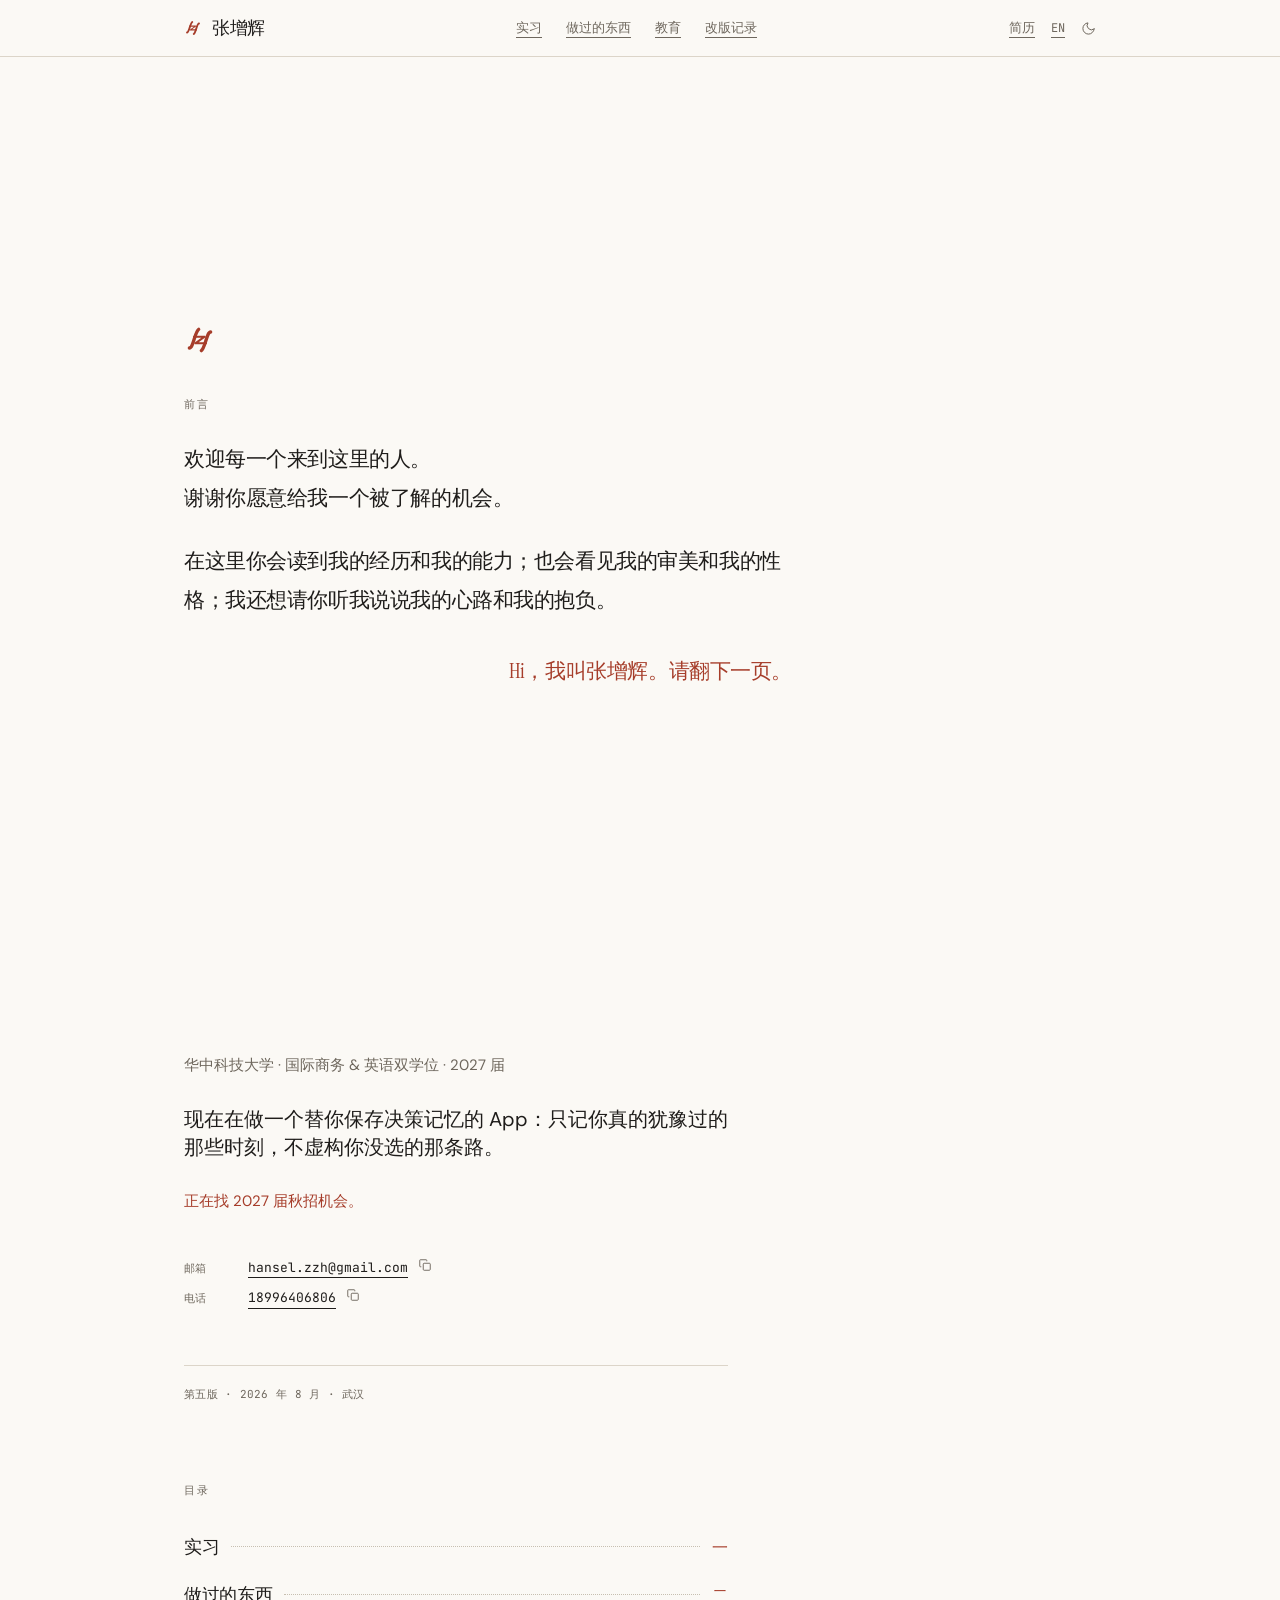
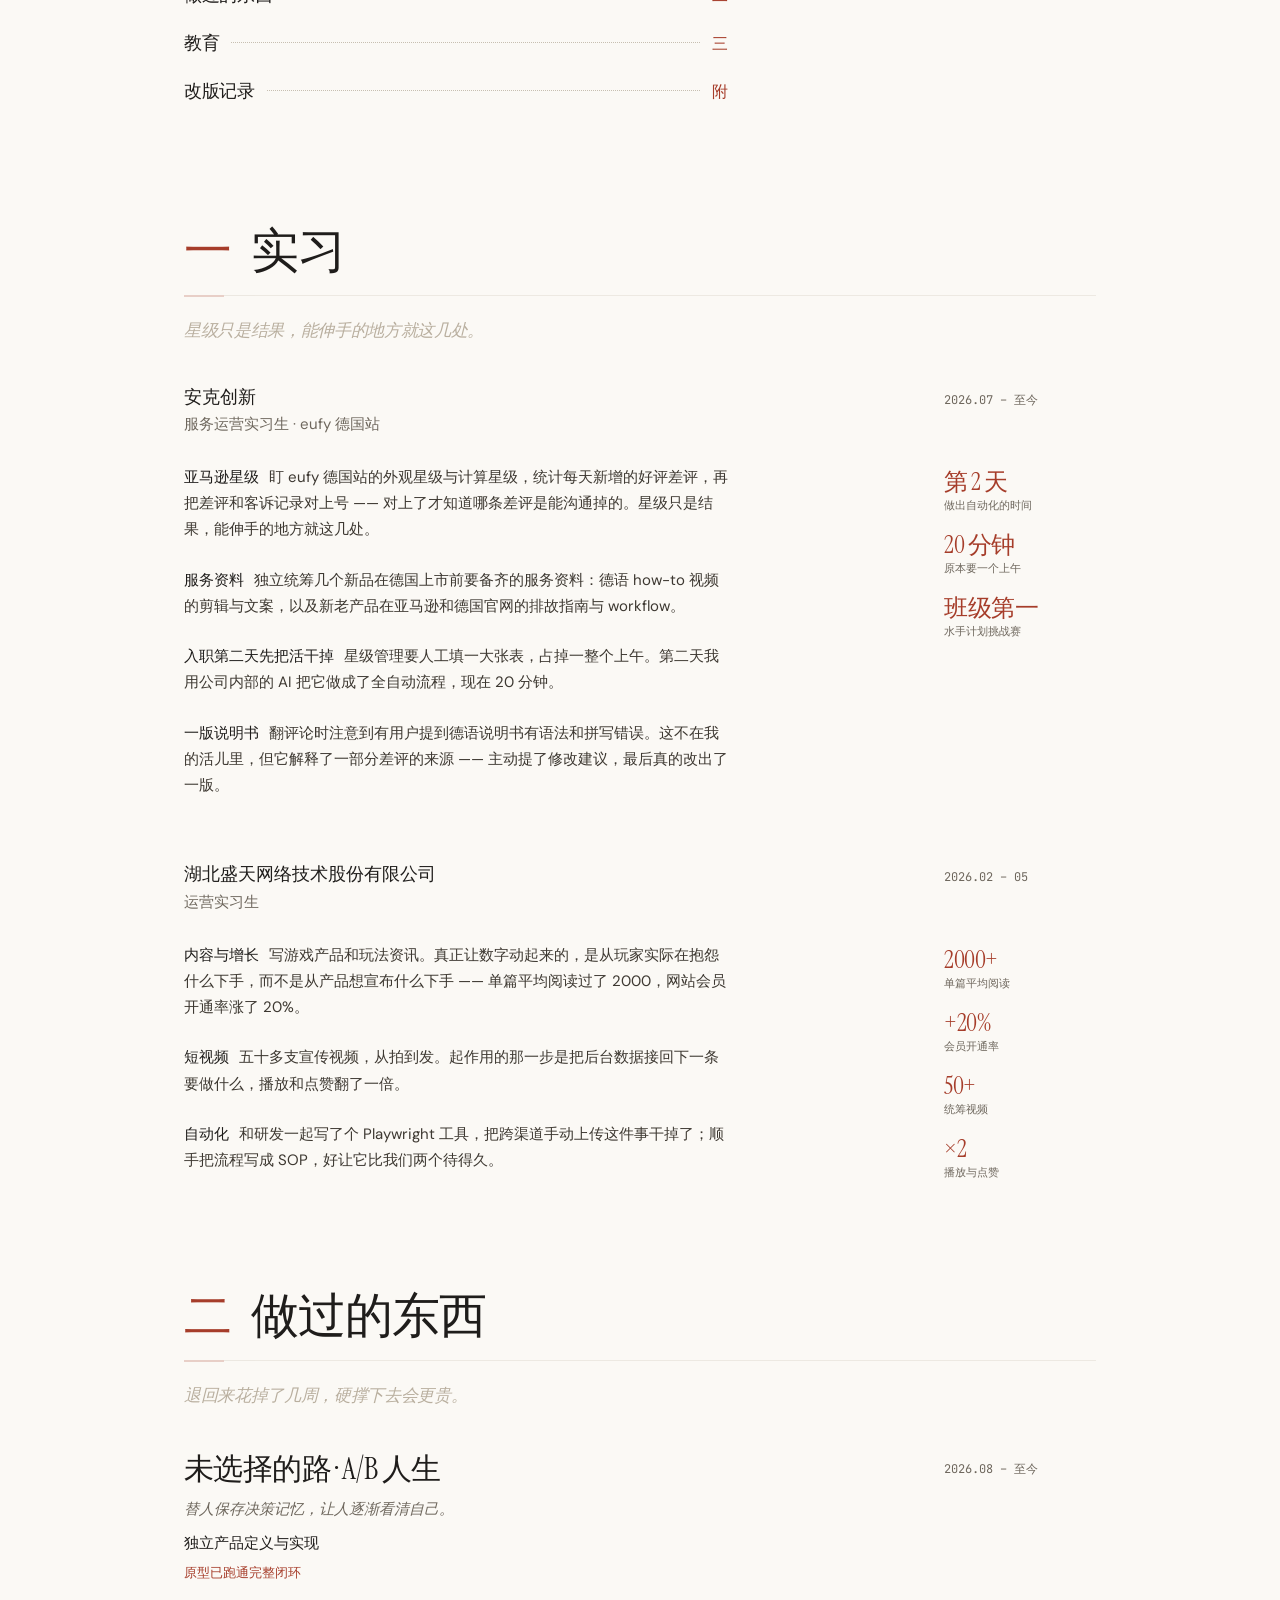
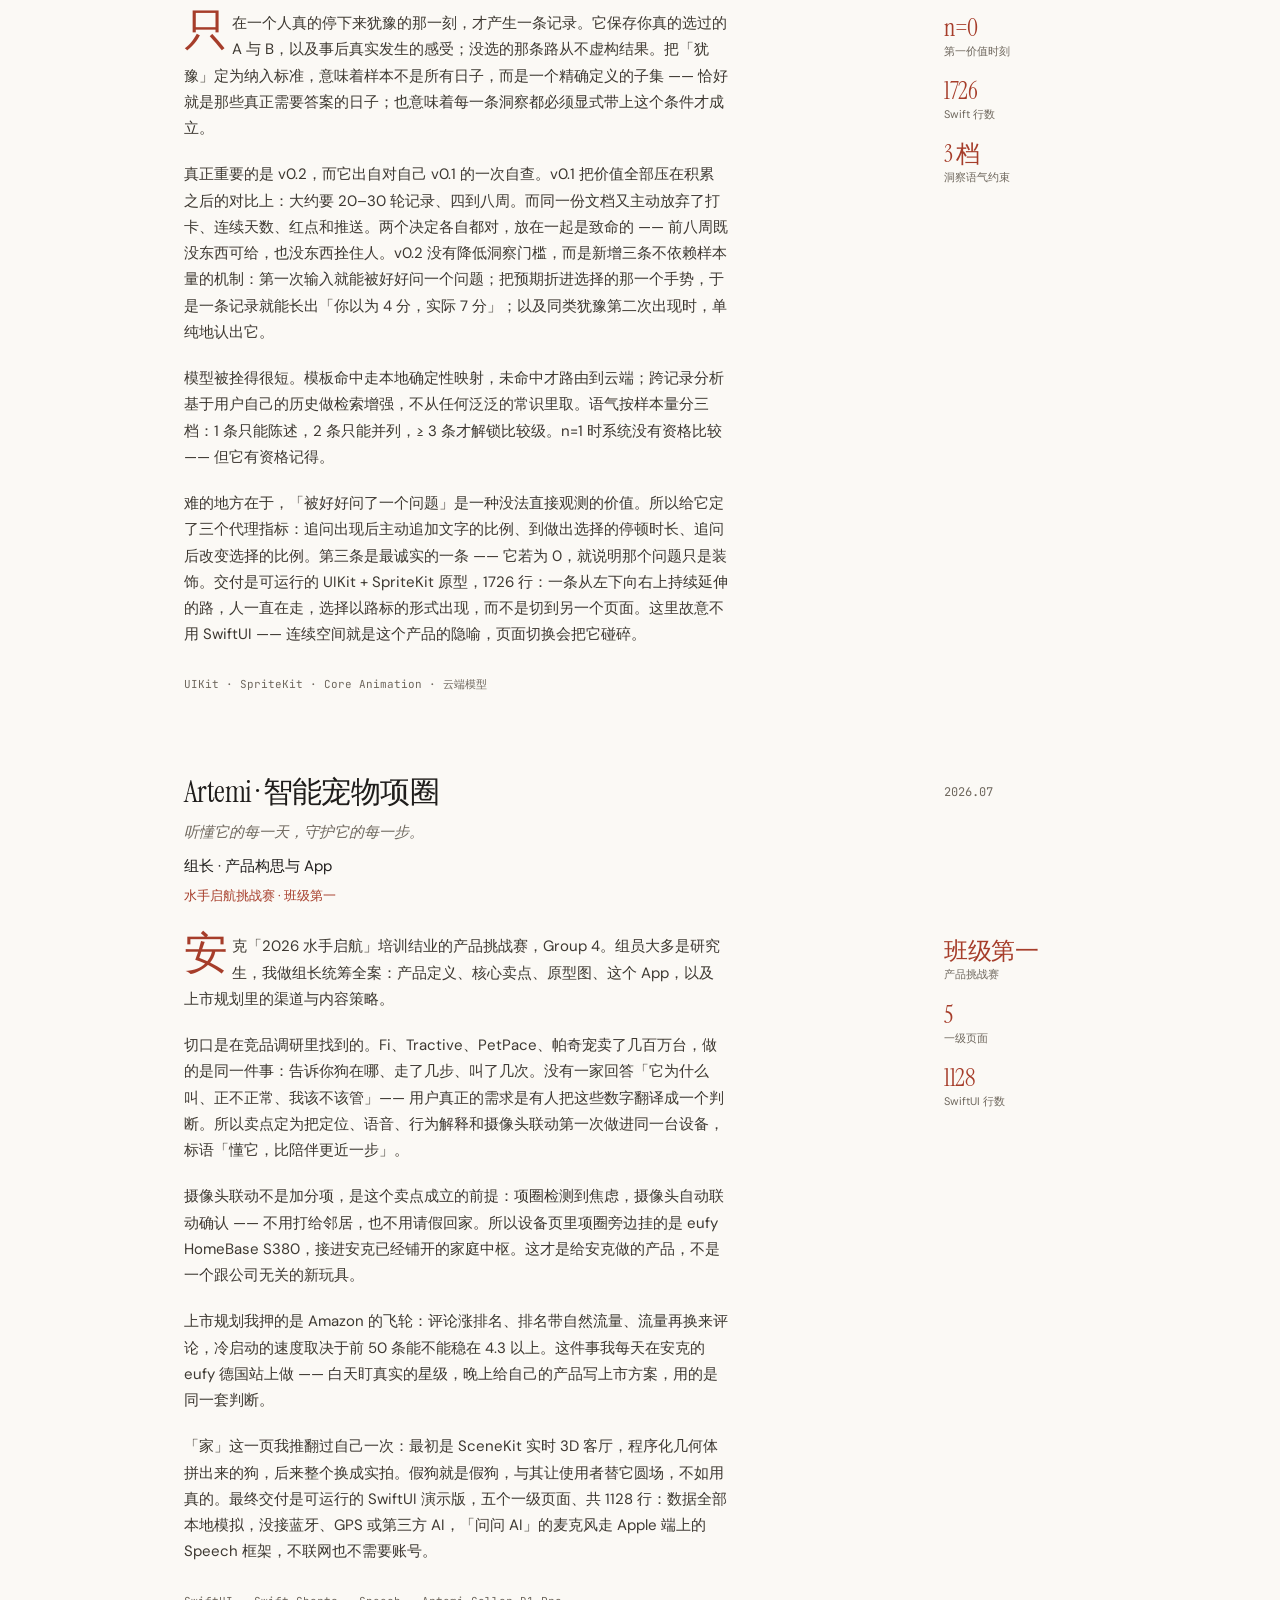
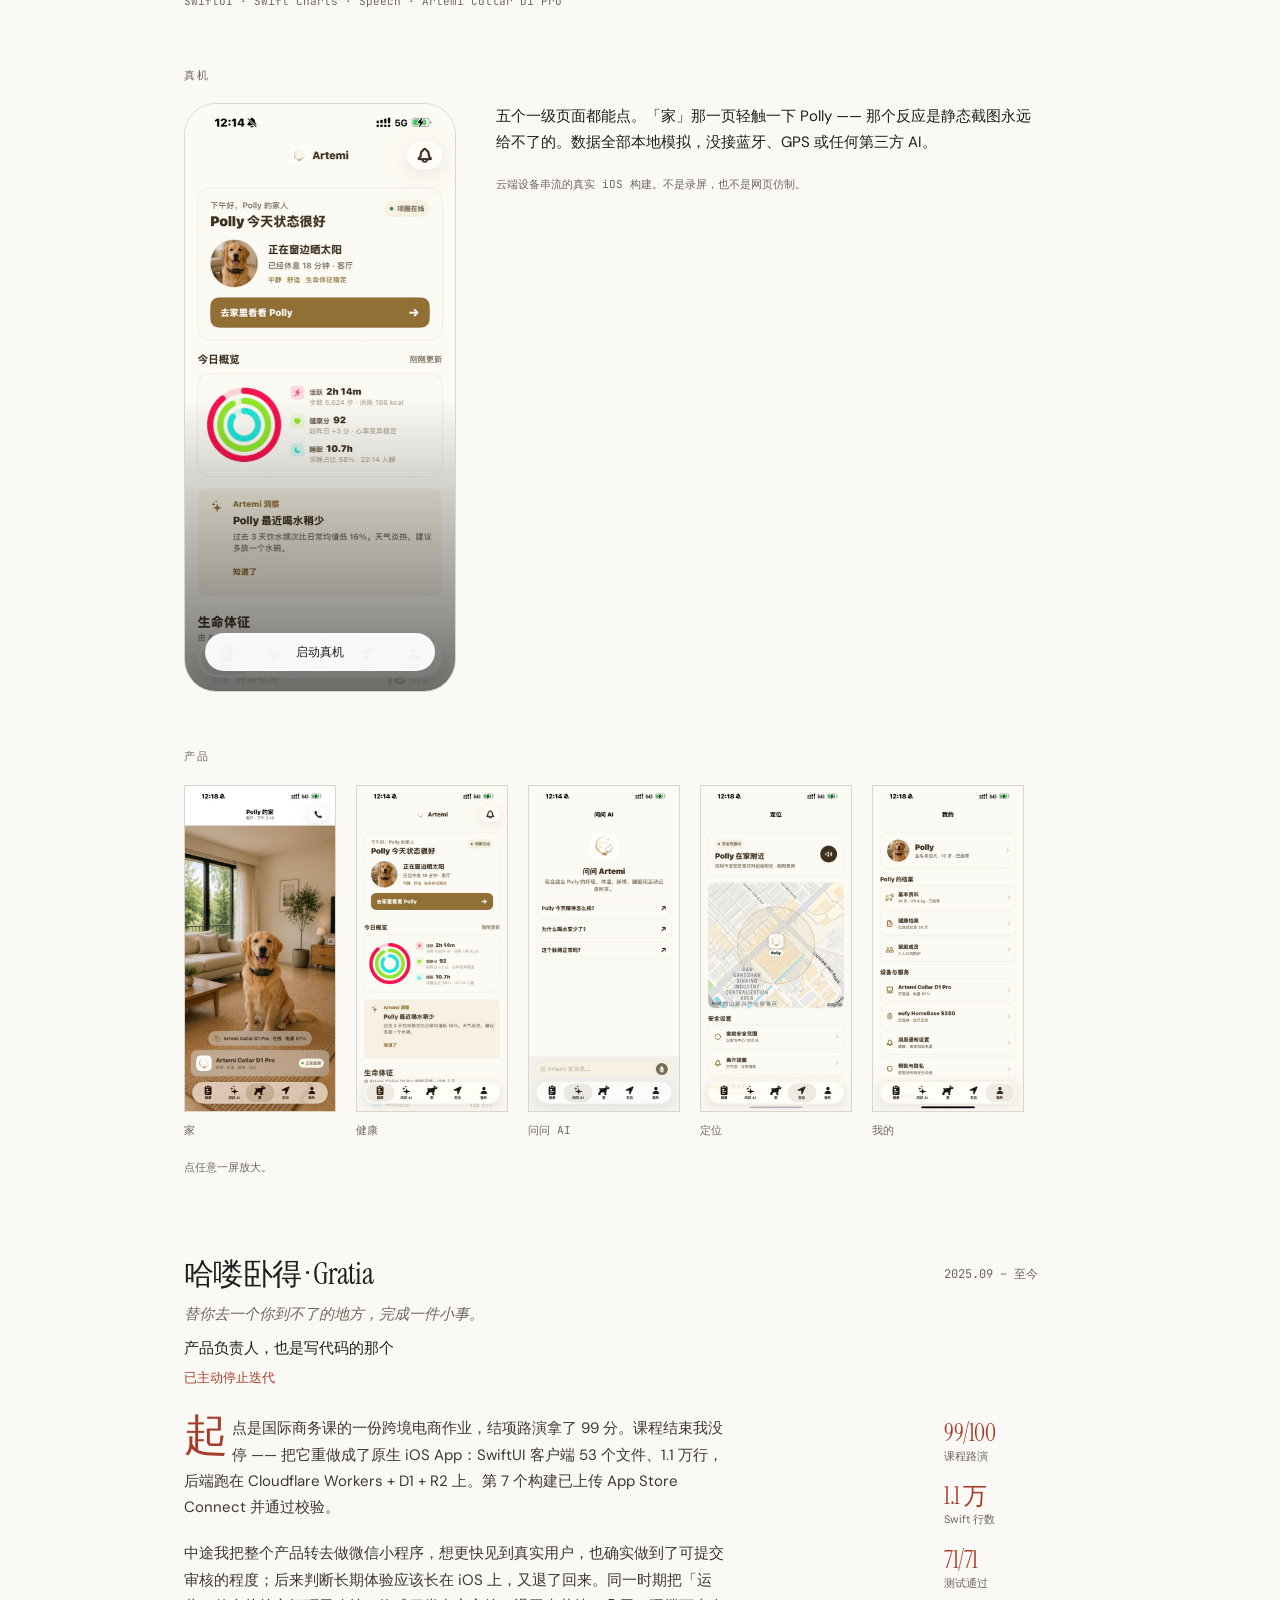
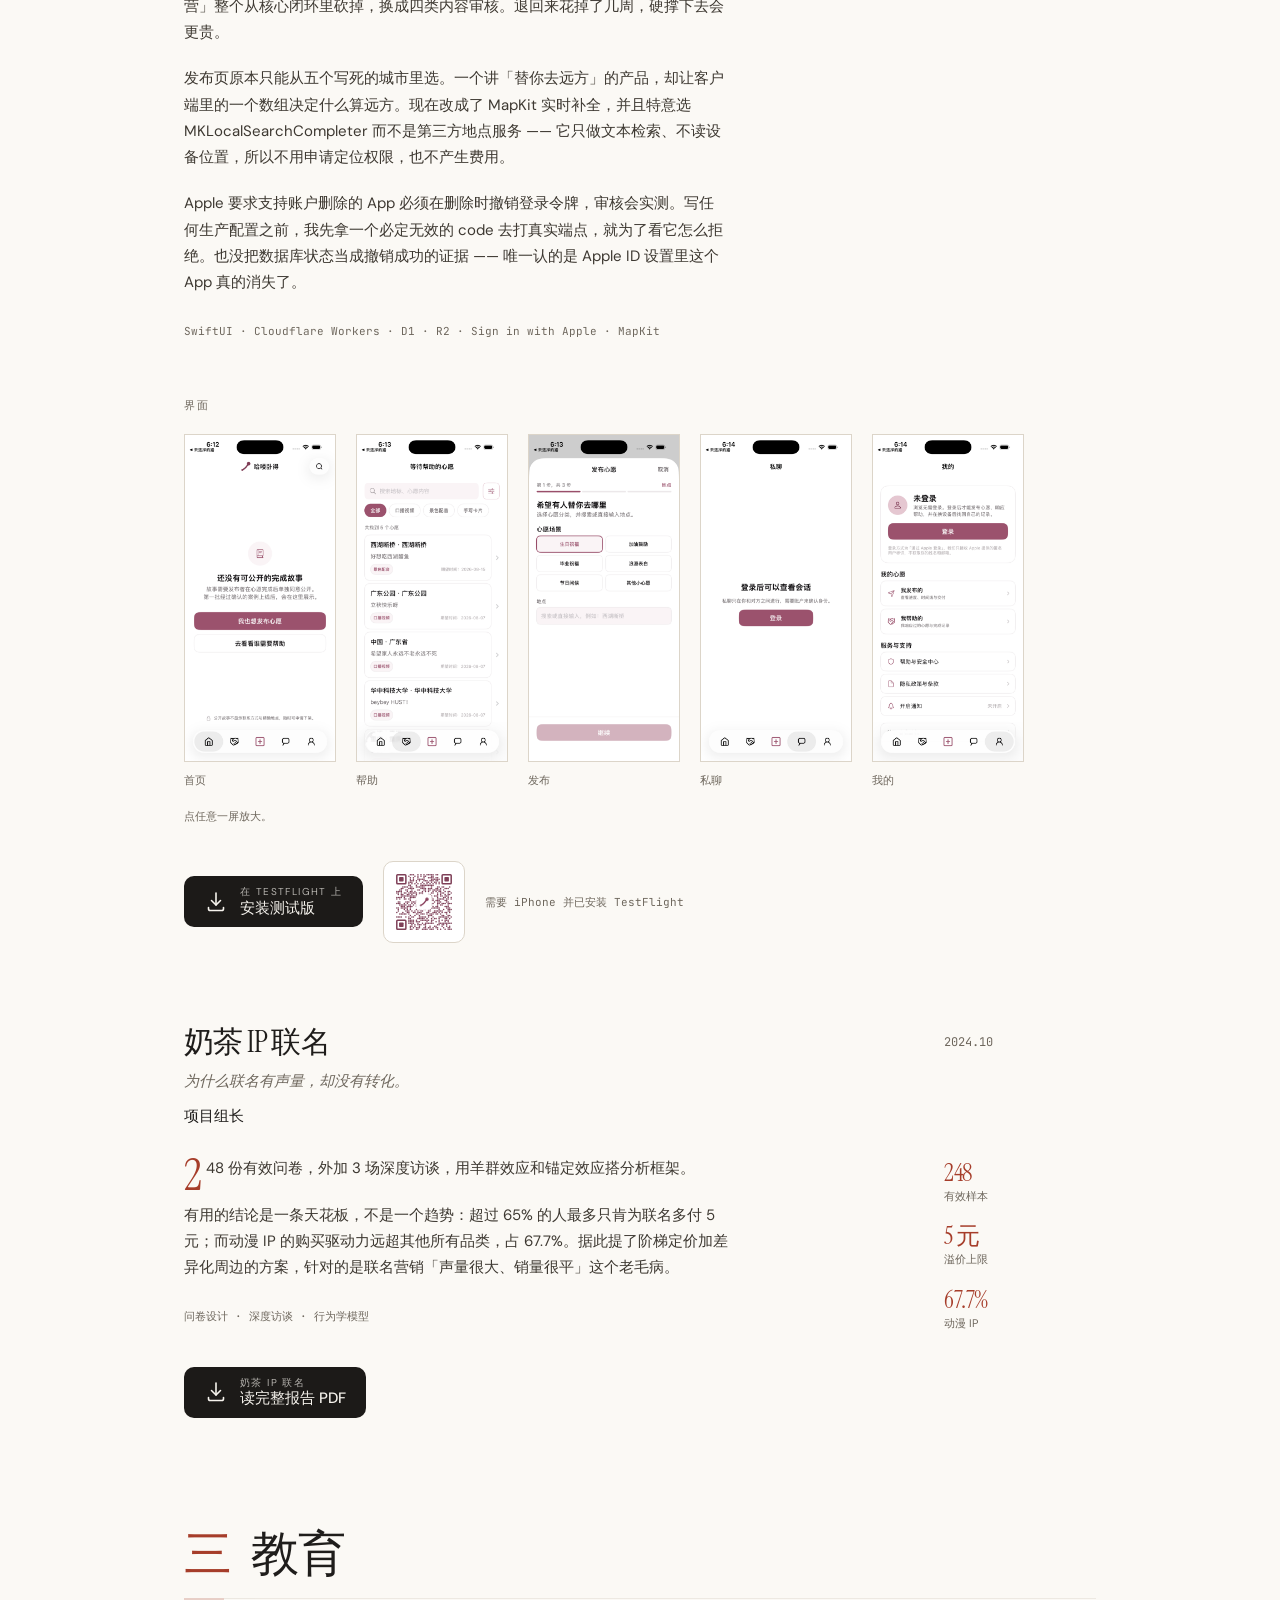
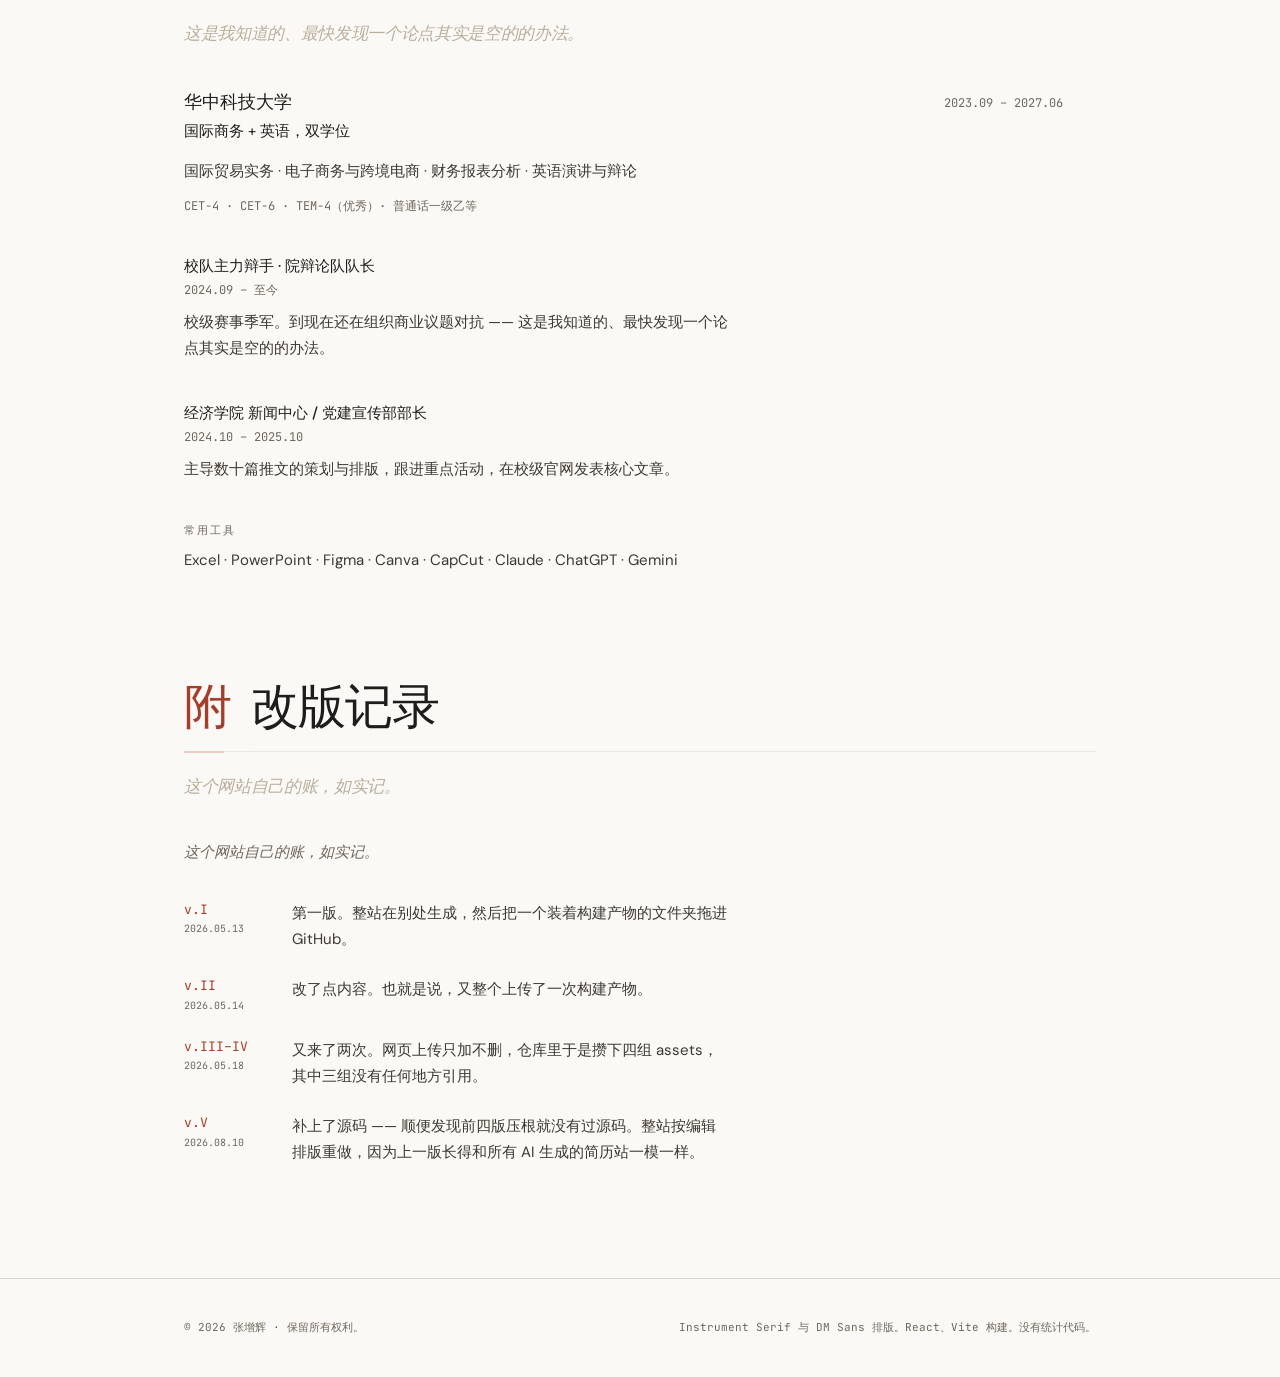
==== index.html @ 7521bcef "第六版：加入未选择的路、Artemi 真机演示，首屏改为前言" ====
<!doctype html>
<html lang="zh-CN">
  <head>
    <meta charset="UTF-8" />
    <link rel="icon" type="image/svg+xml" href="/favicon.svg" />
    <meta name="viewport" content="width=device-width, initial-scale=1.0" />
    <meta name="description" content="张增辉 Hansel Zhang — 华中科技大学国际商务 &amp; 英语双学位。产品运营、数据分析与 AI 应用。2027 届，正在寻找暑期实习。" />
    <meta name="theme-color" content="#FAF8F5" />
    <meta property="og:title" content="张增辉 Hansel Zhang" />
    <meta property="og:description" content="把洞察做成产品，把数据变成增长。" />
    <meta property="og:type" content="profile" />
    <title>张增辉 Hansel Zhang</title>
    <script type="module" crossorigin src="/assets/index-h1lccNC6.js"></script>
    <link rel="stylesheet" crossorigin href="/assets/index-BYb7gB9o.css">
  </head>
  <body>
    <div id="root"></div>
  </body>
</html>
---- assets/index-BYb7gB9o.css ----
@import "https://fonts.googleapis.com/css2?family=Instrument+Serif:ital@0;1&family=DM+Sans:opsz,wght@9..40,300;9..40,400;9..40,500;9..40,700&family=JetBrains+Mono:wght@400;500&display=swap";*,:before,:after,::backdrop{--tw-border-spacing-x:0;--tw-border-spacing-y:0;--tw-translate-x:0;--tw-translate-y:0;--tw-rotate:0;--tw-skew-x:0;--tw-skew-y:0;--tw-scale-x:1;--tw-scale-y:1;--tw-pan-x: ;--tw-pan-y: ;--tw-pinch-zoom: ;--tw-scroll-snap-strictness:proximity;--tw-gradient-from-position: ;--tw-gradient-via-position: ;--tw-gradient-to-position: ;--tw-ordinal: ;--tw-slashed-zero: ;--tw-numeric-figure: ;--tw-numeric-spacing: ;--tw-numeric-fraction: ;--tw-ring-inset: ;--tw-ring-offset-width:0px;--tw-ring-offset-color:#fff;--tw-ring-color:#3b82f680;--tw-ring-offset-shadow:0 0 #0000;--tw-ring-shadow:0 0 #0000;--tw-shadow:0 0 #0000;--tw-shadow-colored:0 0 #0000;--tw-blur: ;--tw-brightness: ;--tw-contrast: ;--tw-grayscale: ;--tw-hue-rotate: ;--tw-invert: ;--tw-saturate: ;--tw-sepia: ;--tw-drop-shadow: ;--tw-backdrop-blur: ;--tw-backdrop-brightness: ;--tw-backdrop-contrast: ;--tw-backdrop-grayscale: ;--tw-backdrop-hue-rotate: ;--tw-backdrop-invert: ;--tw-backdrop-opacity: ;--tw-backdrop-saturate: ;--tw-backdrop-sepia: ;--tw-contain-size: ;--tw-contain-layout: ;--tw-contain-paint: ;--tw-contain-style: }*,:before,:after{box-sizing:border-box;border:0 solid #e5e7eb}:before,:after{--tw-content:""}html,:host{-webkit-text-size-adjust:100%;tab-size:4;font-feature-settings:normal;font-variation-settings:normal;-webkit-tap-highlight-color:transparent;font-family:DM Sans,PingFang SC,Hiragino Sans GB,ui-sans-serif,system-ui,sans-serif;line-height:1.5}body{line-height:inherit;margin:0}hr{height:0;color:inherit;border-top-width:1px}abbr:where([title]){-webkit-text-decoration:underline dotted;text-decoration:underline dotted}h1,h2,h3,h4,h5,h6{font-size:inherit;font-weight:inherit}a{color:inherit;-webkit-text-decoration:inherit;text-decoration:inherit}b,strong{font-weight:bolder}code,kbd,samp,pre{font-feature-settings:normal;font-variation-settings:normal;font-family:JetBrains Mono,SF Mono,ui-monospace,monospace;font-size:1em}small{font-size:80%}sub,sup{vertical-align:baseline;font-size:75%;line-height:0;position:relative}sub{bottom:-.25em}sup{top:-.5em}table{text-indent:0;border-color:inherit;border-collapse:collapse}button,input,optgroup,select,textarea{font-feature-settings:inherit;font-variation-settings:inherit;font-family:inherit;font-size:100%;font-weight:inherit;line-height:inherit;letter-spacing:inherit;color:inherit;margin:0;padding:0}button,select{text-transform:none}button,input:where([type=button]),input:where([type=reset]),input:where([type=submit]){-webkit-appearance:button;background-color:#0000;background-image:none}:-moz-focusring{outline:auto}:-moz-ui-invalid{box-shadow:none}progress{vertical-align:baseline}::-webkit-inner-spin-button{height:auto}::-webkit-outer-spin-button{height:auto}[type=search]{-webkit-appearance:textfield;outline-offset:-2px}::-webkit-search-decoration{-webkit-appearance:none}::-webkit-file-upload-button{-webkit-appearance:button;font:inherit}summary{display:list-item}blockquote,dl,dd,h1,h2,h3,h4,h5,h6,hr,figure,p,pre{margin:0}fieldset{margin:0;padding:0}legend{padding:0}ol,ul,menu{margin:0;padding:0;list-style:none}dialog{padding:0}textarea{resize:vertical}input::-moz-placeholder{opacity:1;color:#9ca3af}textarea::-moz-placeholder{opacity:1;color:#9ca3af}input::placeholder,textarea::placeholder{opacity:1;color:#9ca3af}button,[role=button]{cursor:pointer}:disabled{cursor:default}img,svg,video,canvas,audio,iframe,embed,object{vertical-align:middle;display:block}img,video{max-width:100%;height:auto}[hidden]:where(:not([hidden=until-found])){display:none}html{scroll-behavior:smooth}body{-webkit-font-smoothing:antialiased;font-feature-settings:"kern" 1;font-family:DM Sans,PingFang SC,ui-sans-serif,system-ui,sans-serif}::selection{background-color:#a63d2a29}.display{letter-spacing:-.02em;font-family:Instrument Serif,Songti SC,Georgia,serif;font-weight:400;line-height:1.02}.sr-only{clip:rect(0, 0, 0, 0);white-space:nowrap;border-width:0;width:1px;height:1px;margin:-1px;padding:0;position:absolute;overflow:hidden}.fixed{position:fixed}.absolute{position:absolute}.relative{position:relative}.sticky{position:sticky}.inset-0{inset:0}.top-0{top:0}.z-30{z-index:30}.z-50{z-index:50}.-mx-6{margin-left:-1.5rem;margin-right:-1.5rem}.mx-auto{margin-left:auto;margin-right:auto}.mb-10{margin-bottom:2.5rem}.mb-11{margin-bottom:2.75rem}.mb-2\.5{margin-bottom:.625rem}.mb-3{margin-bottom:.75rem}.mb-5{margin-bottom:1.25rem}.mb-6{margin-bottom:1.5rem}.mb-7{margin-bottom:1.75rem}.mb-9{margin-bottom:2.25rem}.mr-2\.5{margin-right:.625rem}.mr-5{margin-right:1.25rem}.mt-0\.5{margin-top:.125rem}.mt-1{margin-top:.25rem}.mt-14{margin-top:3.5rem}.mt-2{margin-top:.5rem}.mt-2\.5{margin-top:.625rem}.mt-3{margin-top:.75rem}.mt-4{margin-top:1rem}.mt-5{margin-top:1.25rem}.mt-6{margin-top:1.5rem}.mt-7{margin-top:1.75rem}.mt-8{margin-top:2rem}.mt-9{margin-top:2.25rem}.block{display:block}.flex{display:flex}.inline-flex{display:inline-flex}.hidden{display:none}.aspect-\[9\/19\.5\]{aspect-ratio:9/19.5}.h-14{height:3.5rem}.h-3\.5{height:.875rem}.h-6{height:1.5rem}.h-8{height:2rem}.h-\[15px\]{height:15px}.h-\[18px\]{height:18px}.h-\[68px\]{height:68px}.h-full{height:100%}.max-h-\[78vh\]{max-height:78vh}.max-h-full{max-height:100%}.min-h-screen{min-height:100vh}.w-12{width:3rem}.w-16{width:4rem}.w-3\.5{width:.875rem}.w-6{width:1.5rem}.w-8{width:2rem}.w-\[15px\]{width:15px}.w-\[17rem\]{width:17rem}.w-\[18px\]{width:18px}.w-\[68px\]{width:68px}.w-\[9\.5rem\]{width:9.5rem}.w-auto{width:auto}.w-full{width:100%}.max-w-\[18rem\]{max-width:18rem}.max-w-\[34rem\]{max-width:34rem}.max-w-\[38rem\]{max-width:38rem}.max-w-\[60rem\]{max-width:60rem}.max-w-full{max-width:100%}.max-w-prose{max-width:34rem}.flex-1{flex:1}.shrink-0{flex-shrink:0}.scroll-mt-20{scroll-margin-top:5rem}.flex-col{flex-direction:column}.flex-wrap{flex-wrap:wrap}.items-start{align-items:flex-start}.items-end{align-items:flex-end}.items-center{align-items:center}.items-baseline{align-items:baseline}.justify-center{justify-content:center}.justify-between{justify-content:space-between}.gap-2{gap:.5rem}.gap-2\.5{gap:.625rem}.gap-3{gap:.75rem}.gap-4{gap:1rem}.gap-5{gap:1.25rem}.gap-6{gap:1.5rem}.gap-8{gap:2rem}.gap-x-8{-moz-column-gap:2rem;column-gap:2rem}.gap-y-4{row-gap:1rem}.space-y-10>:not([hidden])~:not([hidden]){--tw-space-y-reverse:0;margin-top:calc(2.5rem * calc(1 - var(--tw-space-y-reverse)));margin-bottom:calc(2.5rem * var(--tw-space-y-reverse))}.space-y-16>:not([hidden])~:not([hidden]){--tw-space-y-reverse:0;margin-top:calc(4rem * calc(1 - var(--tw-space-y-reverse)));margin-bottom:calc(4rem * var(--tw-space-y-reverse))}.space-y-2\.5>:not([hidden])~:not([hidden]){--tw-space-y-reverse:0;margin-top:calc(.625rem * calc(1 - var(--tw-space-y-reverse)));margin-bottom:calc(.625rem * var(--tw-space-y-reverse))}.space-y-20>:not([hidden])~:not([hidden]){--tw-space-y-reverse:0;margin-top:calc(5rem * calc(1 - var(--tw-space-y-reverse)));margin-bottom:calc(5rem * var(--tw-space-y-reverse))}.space-y-28>:not([hidden])~:not([hidden]){--tw-space-y-reverse:0;margin-top:calc(7rem * calc(1 - var(--tw-space-y-reverse)));margin-bottom:calc(7rem * var(--tw-space-y-reverse))}.space-y-5>:not([hidden])~:not([hidden]){--tw-space-y-reverse:0;margin-top:calc(1.25rem * calc(1 - var(--tw-space-y-reverse)));margin-bottom:calc(1.25rem * var(--tw-space-y-reverse))}.space-y-6>:not([hidden])~:not([hidden]){--tw-space-y-reverse:0;margin-top:calc(1.5rem * calc(1 - var(--tw-space-y-reverse)));margin-bottom:calc(1.5rem * var(--tw-space-y-reverse))}.self-center{align-self:center}.overflow-hidden{overflow:hidden}.overflow-x-auto{overflow-x:auto}.whitespace-pre-line{white-space:pre-line}.rounded-\[10px\]{border-radius:10px}.rounded-\[2rem\]{border-radius:2rem}.rounded-full{border-radius:9999px}.border{border-width:1px}.border-b{border-bottom-width:1px}.border-t{border-top-width:1px}.border-dotted{border-style:dotted}.border-\[\#2A2621\]{--tw-border-opacity:1;border-color:rgb(42 38 33/var(--tw-border-opacity,1))}.border-\[\#3A362F\]{--tw-border-opacity:1;border-color:rgb(58 54 47/var(--tw-border-opacity,1))}.border-\[\#C7BFB1\]{--tw-border-opacity:1;border-color:rgb(199 191 177/var(--tw-border-opacity,1))}.border-rule{--tw-border-opacity:1;border-color:rgb(220 213 201/var(--tw-border-opacity,1))}.border-white\/15{border-color:#ffffff26}.bg-\[\#141310\]{--tw-bg-opacity:1;background-color:rgb(20 19 16/var(--tw-bg-opacity,1))}.bg-\[\#1C1A18\]{--tw-bg-opacity:1;background-color:rgb(28 26 24/var(--tw-bg-opacity,1))}.bg-\[\#E8E3D9\]{--tw-bg-opacity:1;background-color:rgb(232 227 217/var(--tw-bg-opacity,1))}.bg-black\/70{background-color:#000000b3}.bg-paper{--tw-bg-opacity:1;background-color:rgb(251 249 245/var(--tw-bg-opacity,1))}.bg-white{--tw-bg-opacity:1;background-color:rgb(255 255 255/var(--tw-bg-opacity,1))}.bg-white\/95{background-color:#fffffff2}.bg-gradient-to-t{background-image:linear-gradient(to top, var(--tw-gradient-stops))}.from-black\/55{--tw-gradient-from:#0000008c var(--tw-gradient-from-position);--tw-gradient-to:#0000 var(--tw-gradient-to-position);--tw-gradient-stops:var(--tw-gradient-from), var(--tw-gradient-to)}.via-transparent{--tw-gradient-to:#0000 var(--tw-gradient-to-position);--tw-gradient-stops:var(--tw-gradient-from), transparent var(--tw-gradient-via-position), var(--tw-gradient-to)}.to-transparent{--tw-gradient-to:transparent var(--tw-gradient-to-position)}.object-cover{-o-object-fit:cover;object-fit:cover}.object-top{-o-object-position:top;object-position:top}.p-1\.5{padding:.375rem}.p-5{padding:1.25rem}.p-6{padding:1.5rem}.px-5{padding-left:1.25rem;padding-right:1.25rem}.px-6{padding-left:1.5rem;padding-right:1.5rem}.py-10{padding-top:2.5rem;padding-bottom:2.5rem}.py-2\.5{padding-top:.625rem;padding-bottom:.625rem}.pb-16{padding-bottom:4rem}.pb-24{padding-bottom:6rem}.pb-28{padding-bottom:7rem}.pb-4{padding-bottom:1rem}.pt-2{padding-top:.5rem}.pt-20{padding-top:5rem}.pt-5{padding-top:1.25rem}.text-left{text-align:left}.text-center{text-align:center}.text-right{text-align:right}.font-mono{font-family:JetBrains Mono,SF Mono,ui-monospace,monospace}.font-sans{font-family:DM Sans,PingFang SC,Hiragino Sans GB,ui-sans-serif,system-ui,sans-serif}.text-2xl{font-size:1.5rem;line-height:2rem}.text-3xl{font-size:1.875rem;line-height:2.25rem}.text-4xl{font-size:2.25rem;line-height:2.5rem}.text-\[10px\]{font-size:10px}.text-\[11px\]{font-size:11px}.text-\[12px\]{font-size:12px}.text-\[13px\]{font-size:13px}.text-\[15px\]{font-size:15px}.text-\[17px\]{font-size:17px}.text-\[19px\]{font-size:19px}.text-base{font-size:1rem;line-height:1.5rem}.text-lg{font-size:1.125rem;line-height:1.75rem}.font-medium{font-weight:500}.uppercase{text-transform:uppercase}.italic{font-style:italic}.leading-\[1\.75\]{line-height:1.75}.leading-\[1\.7\]{line-height:1.7}.leading-\[1\.85\]{line-height:1.85}.leading-none{line-height:1}.leading-relaxed{line-height:1.625}.leading-snug{line-height:1.375}.leading-tight{line-height:1.25}.tracking-\[0\.14em\]{letter-spacing:.14em}.tracking-\[0\.18em\]{letter-spacing:.18em}.tracking-\[0\.22em\]{letter-spacing:.22em}.tracking-wide{letter-spacing:.025em}.text-\[\#141310\]{--tw-text-opacity:1;color:rgb(20 19 16/var(--tw-text-opacity,1))}.text-\[\#1C1A18\]{--tw-text-opacity:1;color:rgb(28 26 24/var(--tw-text-opacity,1))}.text-\[\#3A362F\]{--tw-text-opacity:1;color:rgb(58 54 47/var(--tw-text-opacity,1))}.text-\[\#3D3831\]{--tw-text-opacity:1;color:rgb(61 56 49/var(--tw-text-opacity,1))}.text-\[\#6E675D\]{--tw-text-opacity:1;color:rgb(110 103 93/var(--tw-text-opacity,1))}.text-\[\#8F8A80\]{--tw-text-opacity:1;color:rgb(143 138 128/var(--tw-text-opacity,1))}.text-\[\#B5AFA4\]{--tw-text-opacity:1;color:rgb(181 175 164/var(--tw-text-opacity,1))}.text-\[\#B9AF9F\]{--tw-text-opacity:1;color:rgb(185 175 159/var(--tw-text-opacity,1))}.text-\[\#C4BEB3\]{--tw-text-opacity:1;color:rgb(196 190 179/var(--tw-text-opacity,1))}.text-\[\#C9C2B8\]{--tw-text-opacity:1;color:rgb(201 194 184/var(--tw-text-opacity,1))}.text-\[\#E8E3D9\]{--tw-text-opacity:1;color:rgb(232 227 217/var(--tw-text-opacity,1))}.text-\[\#F7F4EE\]{--tw-text-opacity:1;color:rgb(247 244 238/var(--tw-text-opacity,1))}.text-cinnabar{--tw-text-opacity:1;color:rgb(166 61 42/var(--tw-text-opacity,1))}.text-ink{--tw-text-opacity:1;color:rgb(31 29 27/var(--tw-text-opacity,1))}.text-white\/90{color:#ffffffe6}.opacity-70{opacity:.7}.transition-colors{transition-property:color,background-color,border-color,text-decoration-color,fill,stroke;transition-duration:.15s;transition-timing-function:cubic-bezier(.4,0,.2,1)}.duration-300{transition-duration:.3s}.sidenote{font-variant-numeric:tabular-nums}.page{flex-direction:column;justify-content:center;min-height:100svh;display:flex}.hang{position:absolute;top:.15em;right:calc(100% + 1.25rem)}@media (width<=900px){.hang{margin-bottom:.35rem;display:block;position:static}}.rule{opacity:.22;background:currentColor;height:1px}.rule-lead:before{content:"";background:#a63d2a;width:2.5rem;height:2px;margin-bottom:-1.5px;display:block}.link{background-image:linear-gradient(currentColor,currentColor);background-position:0 100%;background-repeat:no-repeat;background-size:100% 1px;padding-bottom:1px;transition:background-size .25s,color .25s}.link:hover{color:#a63d2a;background-size:100% 2px}.dark .link:hover{color:#e08a72}.drop-cap:first-letter{float:left;color:#a63d2a;margin:.06em .09em 0 0;font-family:Instrument Serif,Songti SC,Georgia,serif;font-size:2.9em;line-height:.82}.dark .drop-cap:first-letter{color:#e08a72}.figure{color:#a63d2a;font-family:Instrument Serif,Songti SC,Georgia,serif;font-size:1.15em;line-height:1}.dark .figure{color:#e08a72}.vslider{appearance:none;cursor:ew-resize;background:0 0;width:100%;height:22px}.vslider::-webkit-slider-runnable-track{opacity:.35;background:currentColor;height:1px}.vslider::-moz-range-track{opacity:.35;background:currentColor;height:1px}.vslider::-webkit-slider-thumb{appearance:none;background:#a63d2a;border:none;border-radius:0;width:3px;height:20px;margin-top:-10px}.vslider::-moz-range-thumb{background:#a63d2a;border:none;border-radius:0;width:3px;height:20px}.dark .vslider::-webkit-slider-thumb{background:#e08a72}.dark .vslider::-moz-range-thumb{background:#e08a72}.vslider:focus-visible::-webkit-slider-thumb{outline-offset:2px;outline:2px solid}.vticks{justify-content:space-between;height:4px;display:flex}.vticks span{opacity:.3;background:currentColor;width:1px}.vticks span[data-on=true]{opacity:1;background:#a63d2a}.dark .vticks span[data-on=true]{background:#e08a72}.filmstrip{scrollbar-width:thin}.filmstrip::-webkit-scrollbar{height:3px}.filmstrip::-webkit-scrollbar-thumb{opacity:.3;background:currentColor}@media (prefers-reduced-motion:reduce){html{scroll-behavior:auto}*{transition-duration:.01ms!important}}.hover\:bg-black:hover{--tw-bg-opacity:1;background-color:rgb(0 0 0/var(--tw-bg-opacity,1))}.hover\:bg-white:hover{--tw-bg-opacity:1;background-color:rgb(255 255 255/var(--tw-bg-opacity,1))}.hover\:text-cinnabar:hover{--tw-text-opacity:1;color:rgb(166 61 42/var(--tw-text-opacity,1))}.group:hover .group-hover\:border-\[\#4A453D\]{--tw-border-opacity:1;border-color:rgb(74 69 61/var(--tw-border-opacity,1))}.group:hover .group-hover\:border-\[\#8F8578\]{--tw-border-opacity:1;border-color:rgb(143 133 120/var(--tw-border-opacity,1))}.group:hover .group-hover\:text-cinnabar{--tw-text-opacity:1;color:rgb(166 61 42/var(--tw-text-opacity,1))}.dark\:text-\[\#E08A72\]:is(.dark *),.dark\:hover\:text-\[\#E08A72\]:hover:is(.dark *),.group:hover .dark\:group-hover\:text-\[\#E08A72\]:is(.dark *){--tw-text-opacity:1;color:rgb(224 138 114/var(--tw-text-opacity,1))}@media (width>=640px){.sm\:block{display:block}.sm\:inline{display:inline}.sm\:flex{display:flex}.sm\:w-20{width:5rem}.sm\:flex-row{flex-direction:row}.sm\:items-baseline{align-items:baseline}.sm\:justify-between{justify-content:space-between}.sm\:gap-7{gap:1.75rem}.sm\:pb-20{padding-bottom:5rem}.sm\:pb-28{padding-bottom:7rem}.sm\:pt-24{padding-top:6rem}.sm\:text-5xl{font-size:3rem;line-height:1}.sm\:text-\[21px\]{font-size:21px}.sm\:text-xl{font-size:1.25rem;line-height:1.75rem}}@media (width>=768px){.md\:mt-0{margin-top:0}.md\:mt-1\.5{margin-top:.375rem}.md\:mt-2\.5{margin-top:.625rem}.md\:block{display:block}.md\:grid{display:grid}.md\:grid-cols-\[17rem_minmax\(0\,1fr\)\]{grid-template-columns:17rem minmax(0,1fr)}.md\:grid-cols-\[minmax\(0\,1fr\)_9\.5rem\]{grid-template-columns:minmax(0,1fr) 9.5rem}.md\:flex-row{flex-direction:row}.md\:gap-x-10{-moz-column-gap:2.5rem;column-gap:2.5rem}.md\:gap-x-12{-moz-column-gap:3rem;column-gap:3rem}.md\:space-y-5>:not([hidden])~:not([hidden]){--tw-space-y-reverse:0;margin-top:calc(1.25rem * calc(1 - var(--tw-space-y-reverse)));margin-bottom:calc(1.25rem * var(--tw-space-y-reverse))}}
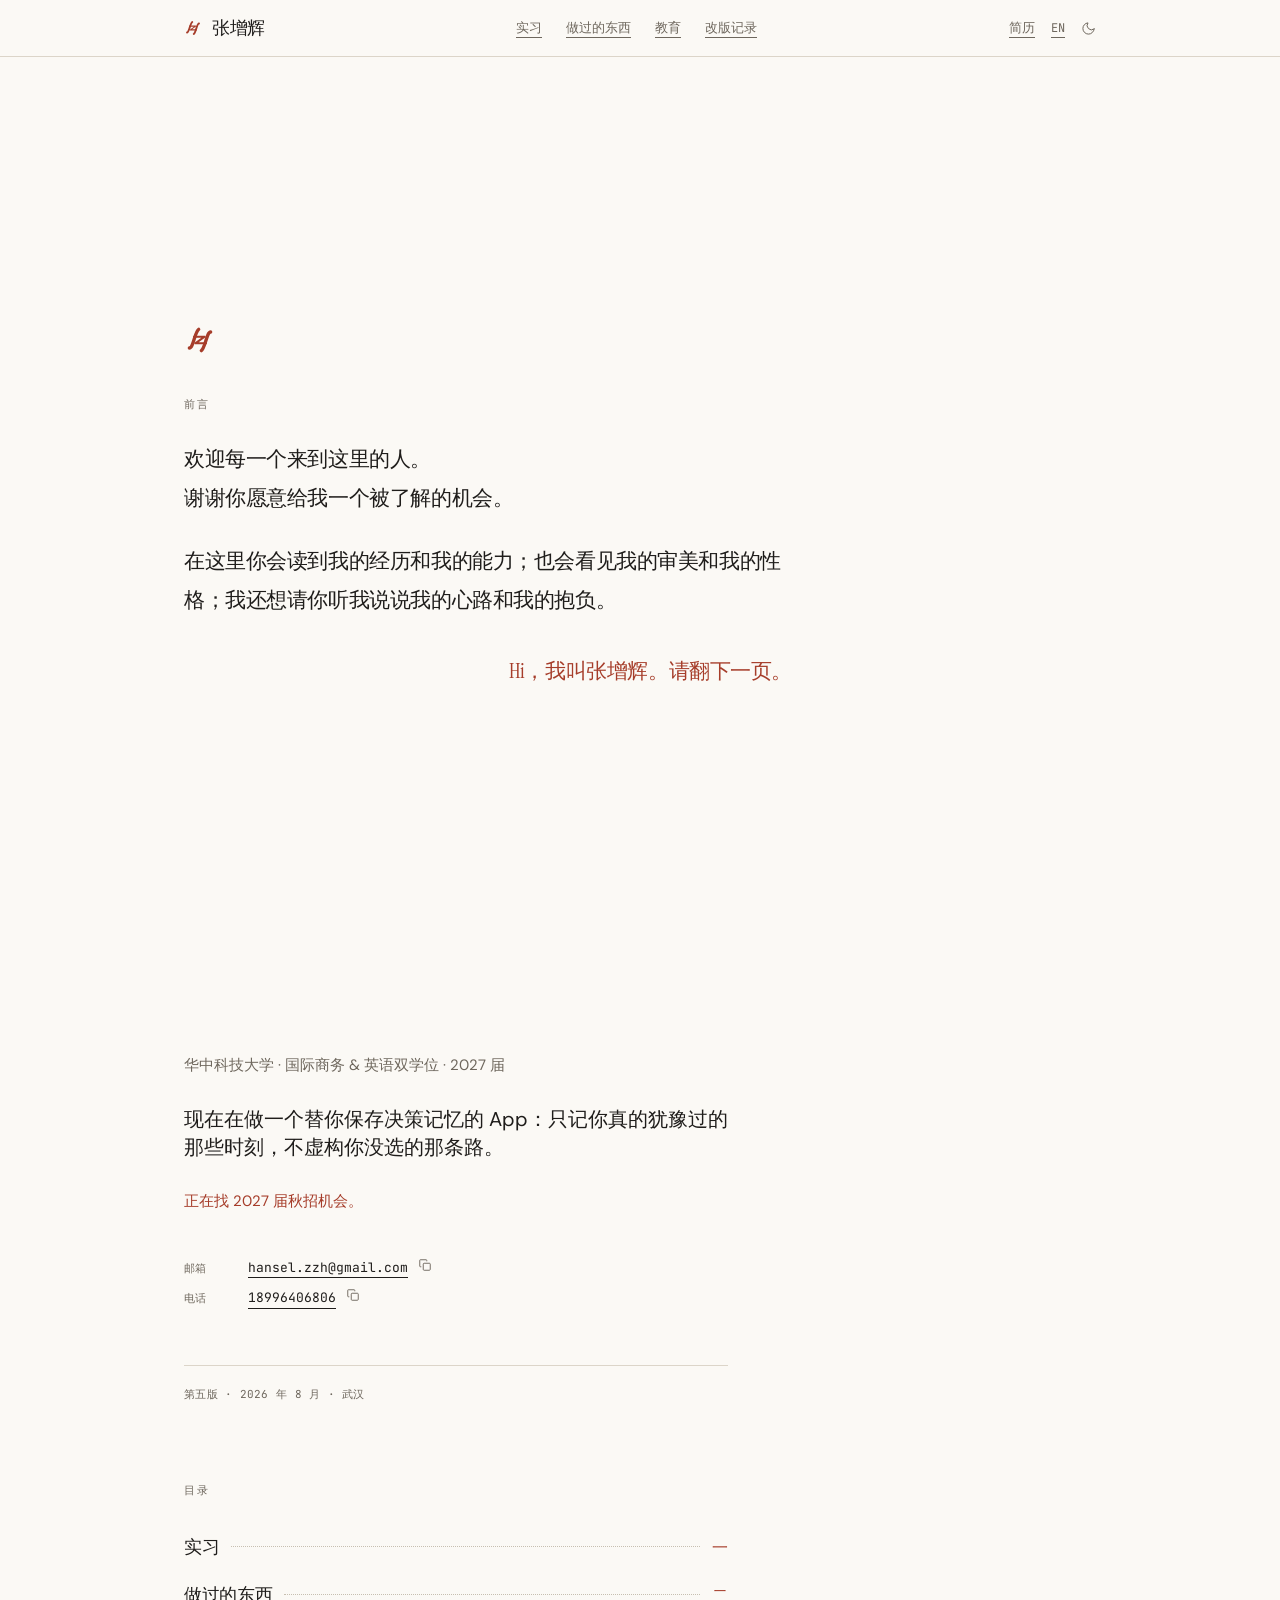
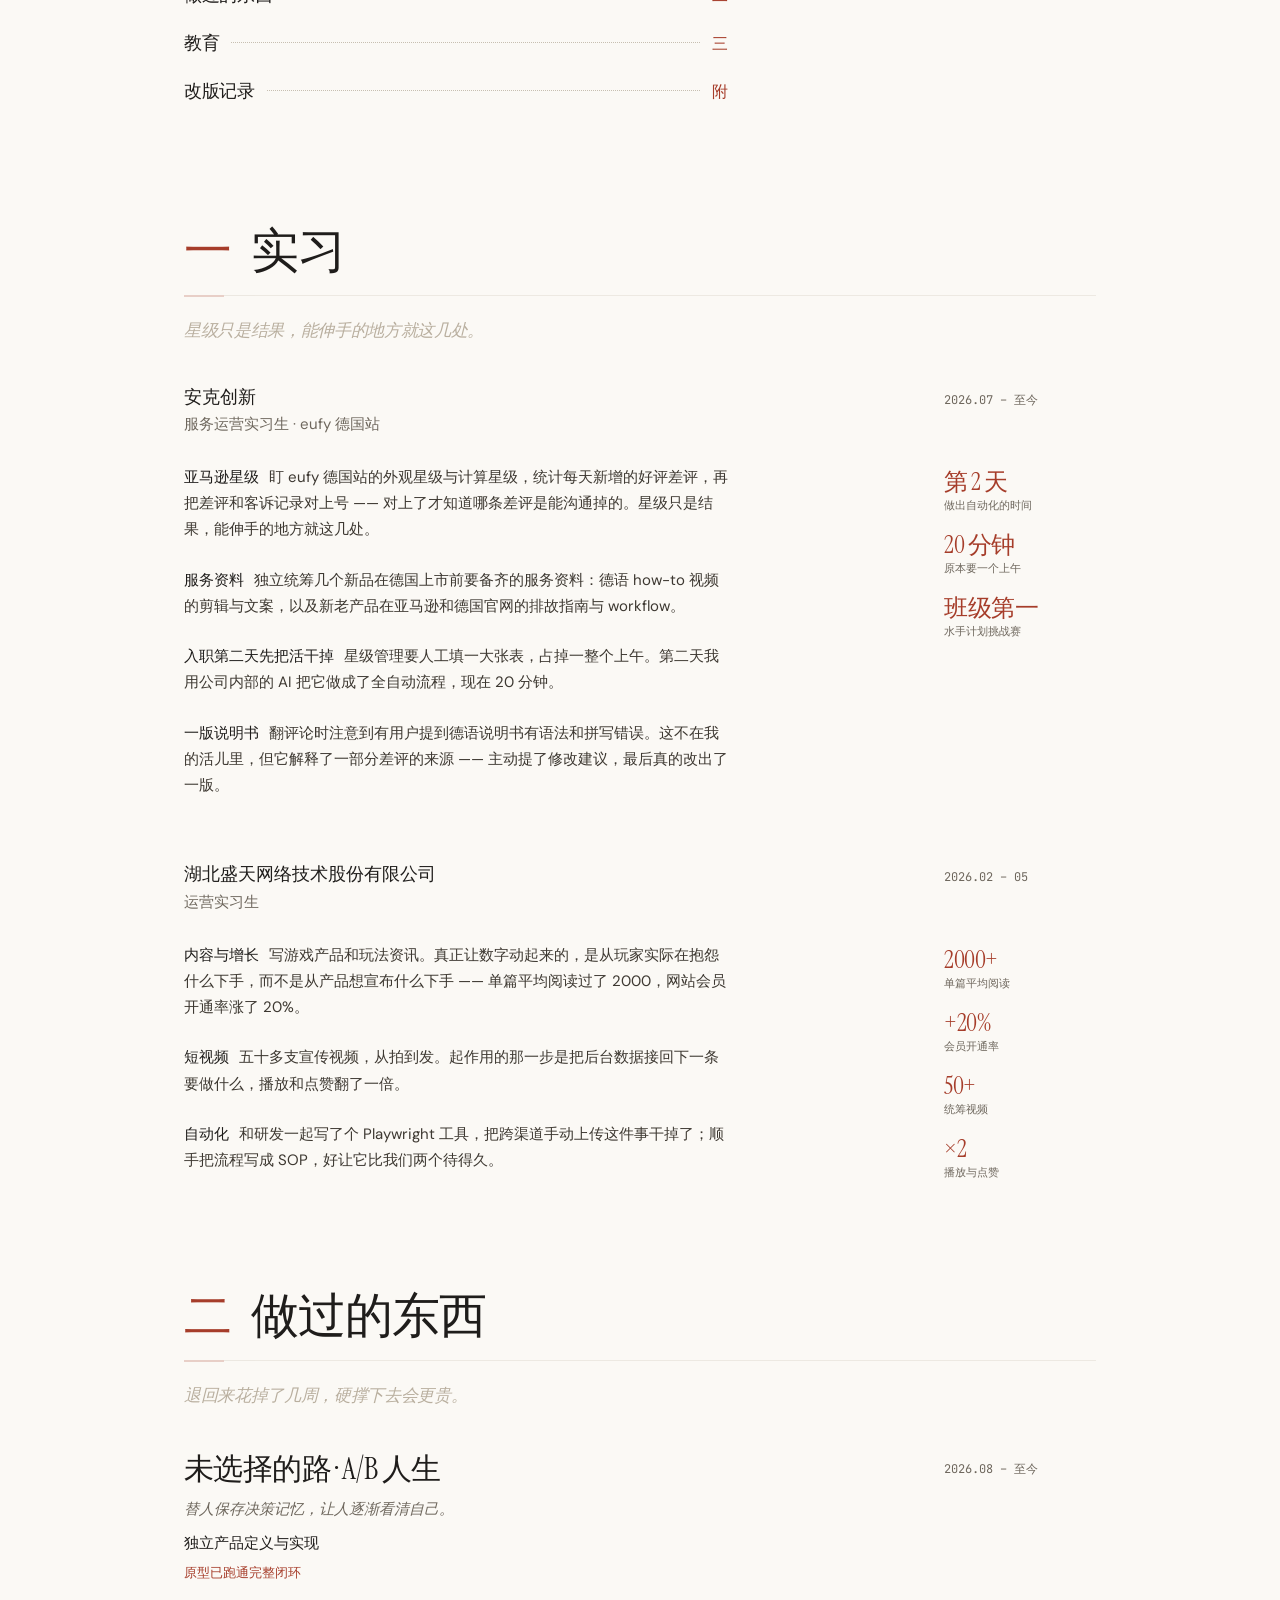
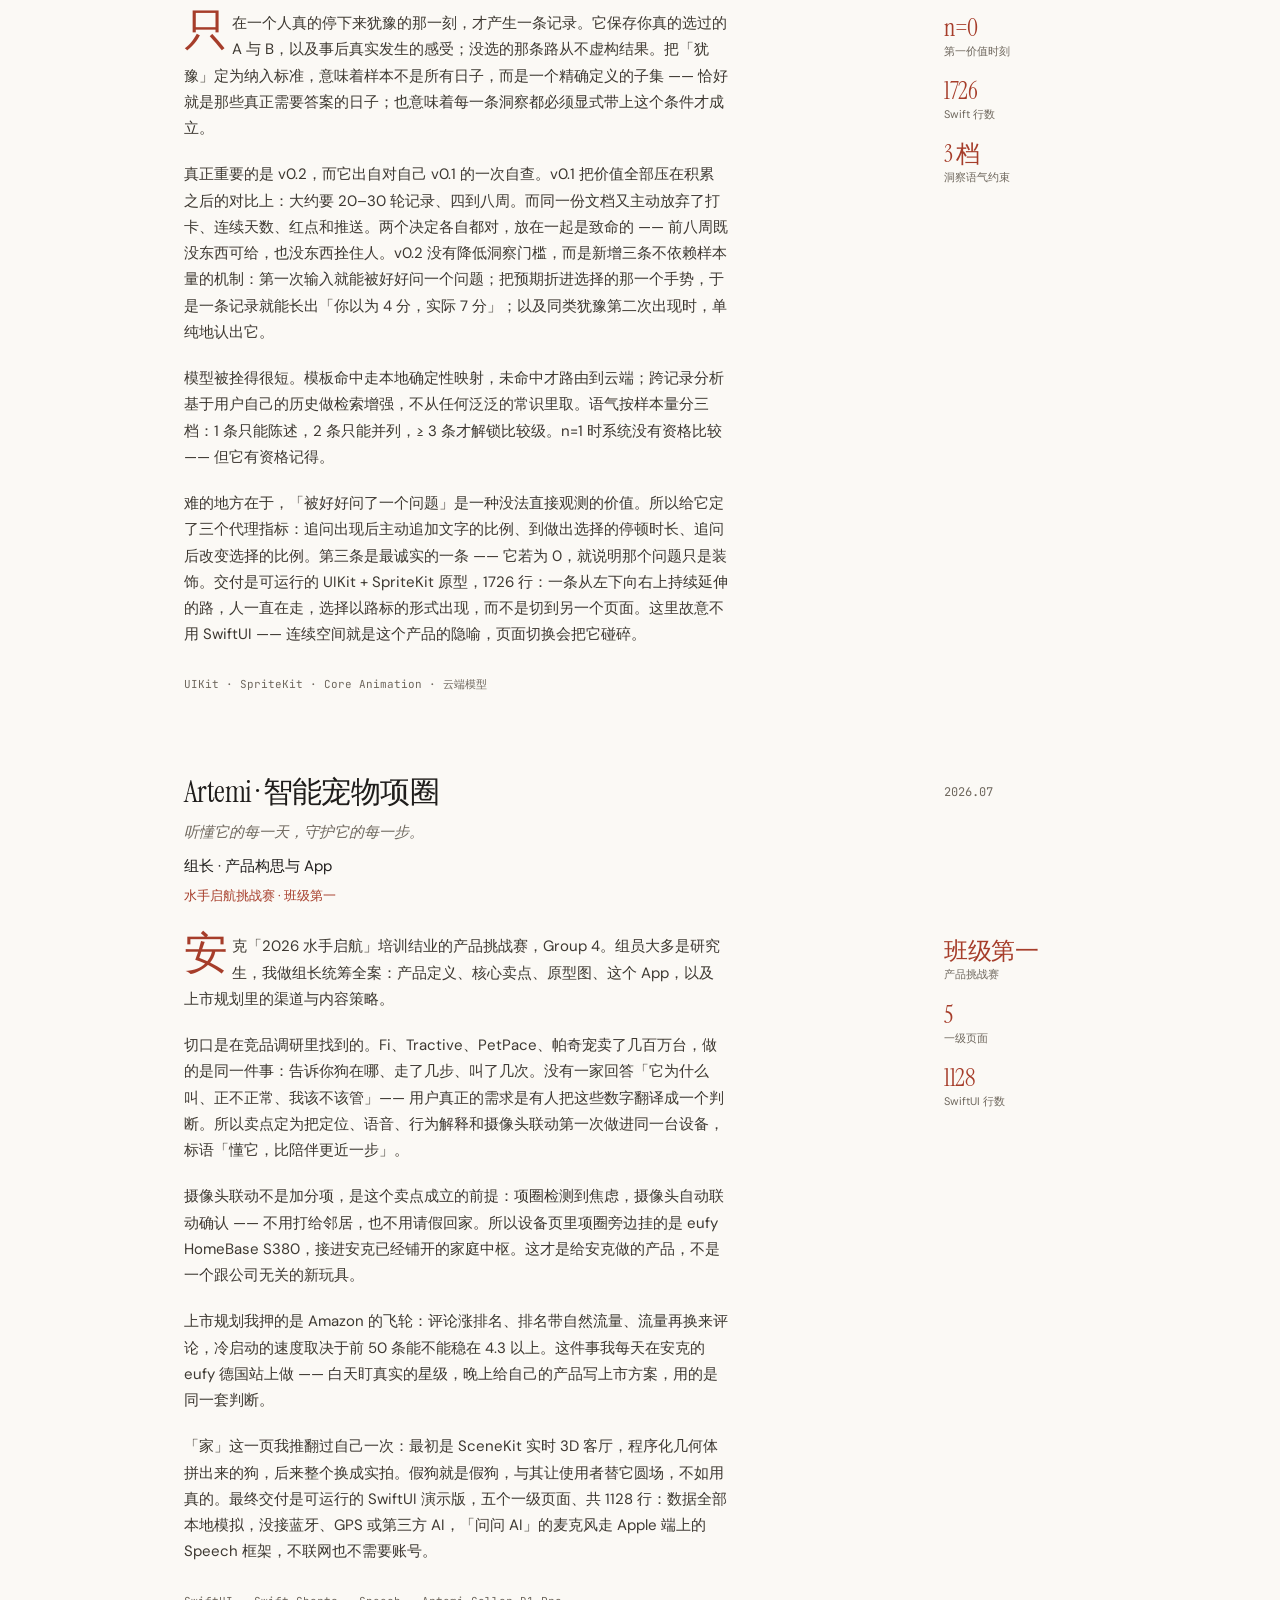
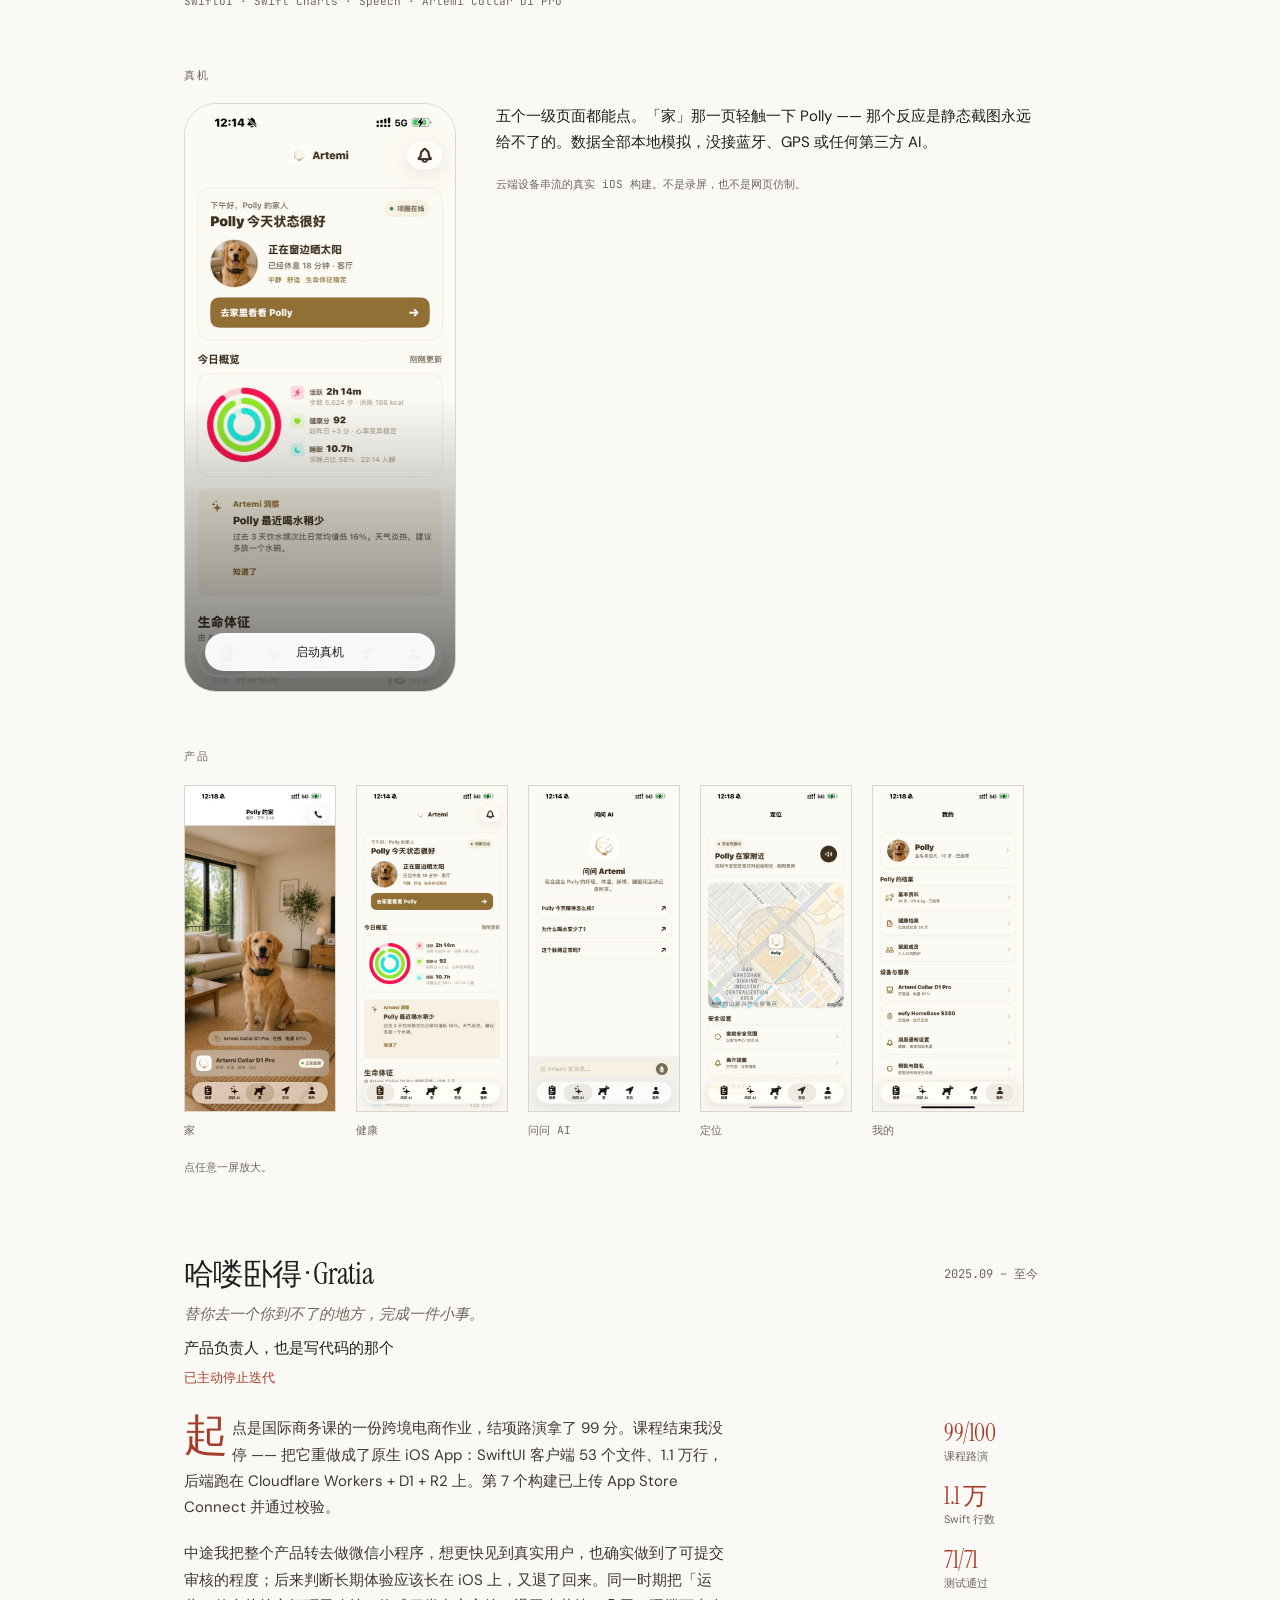
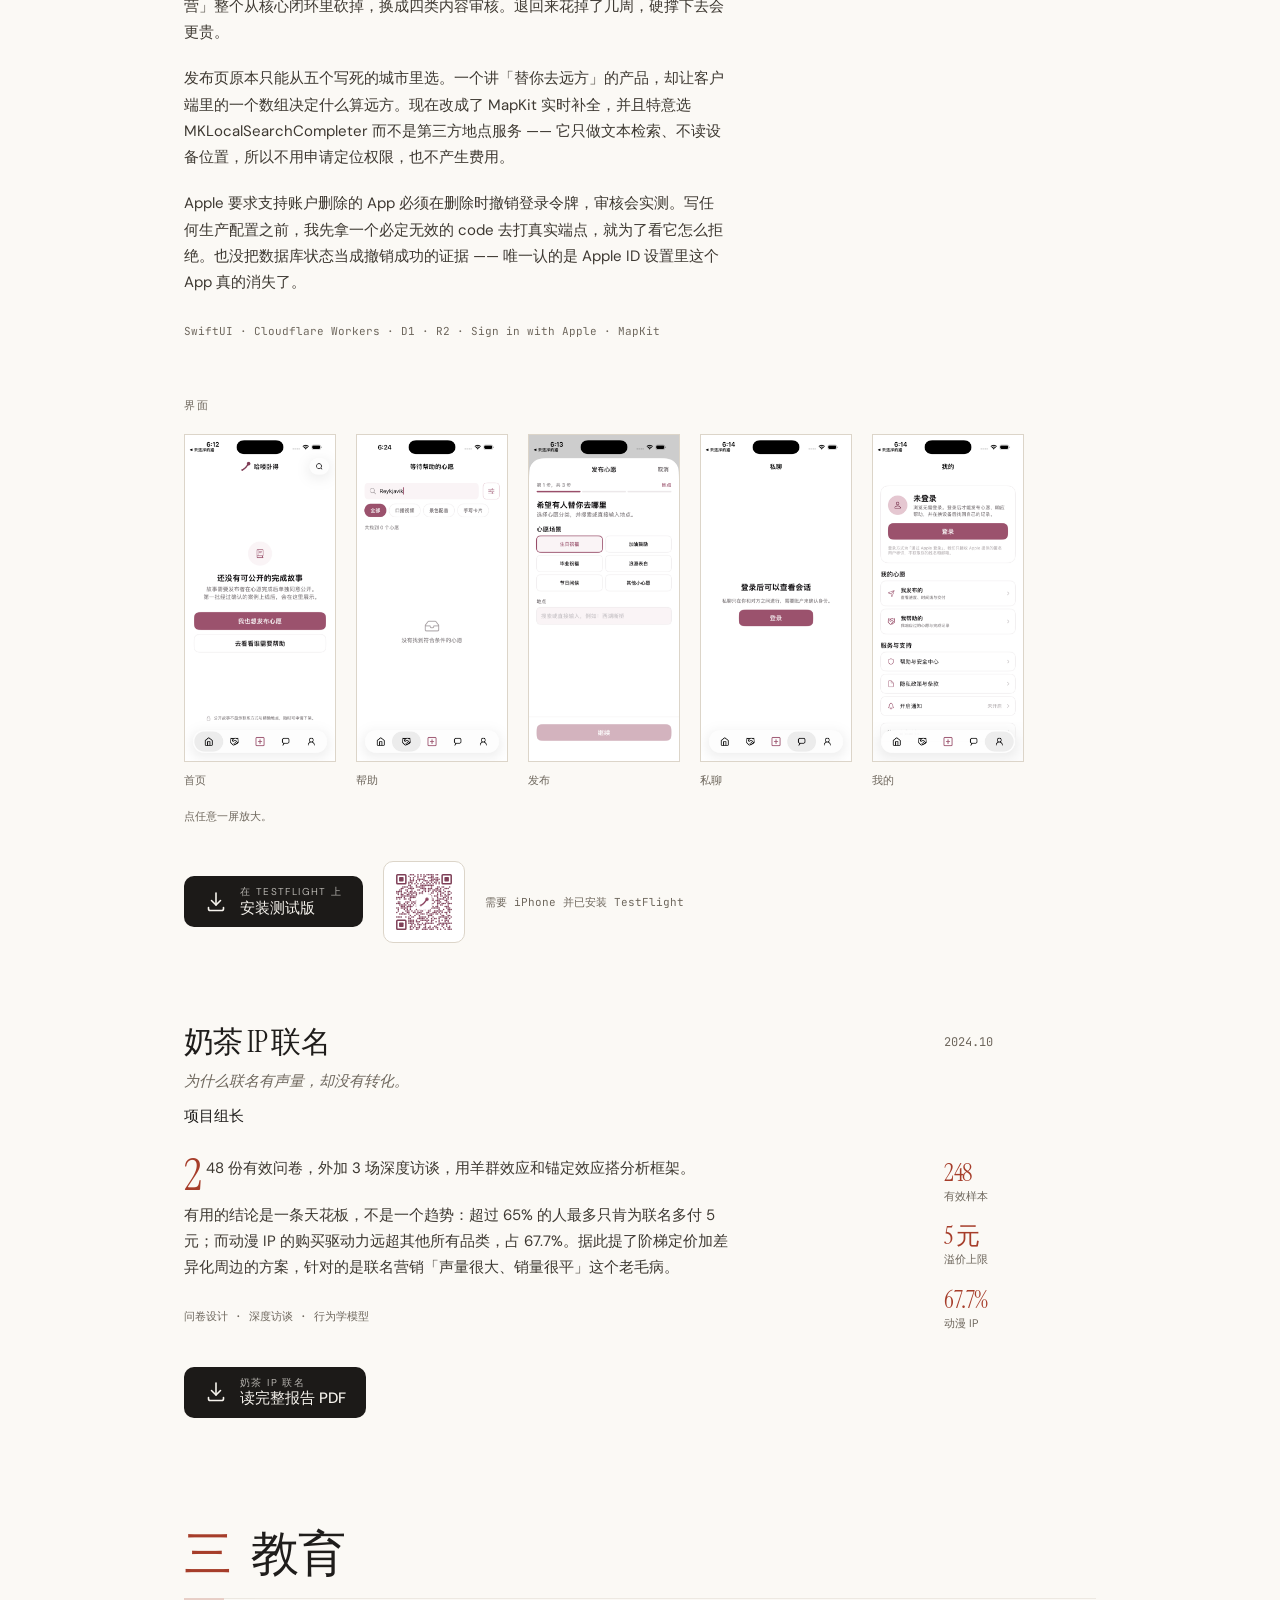
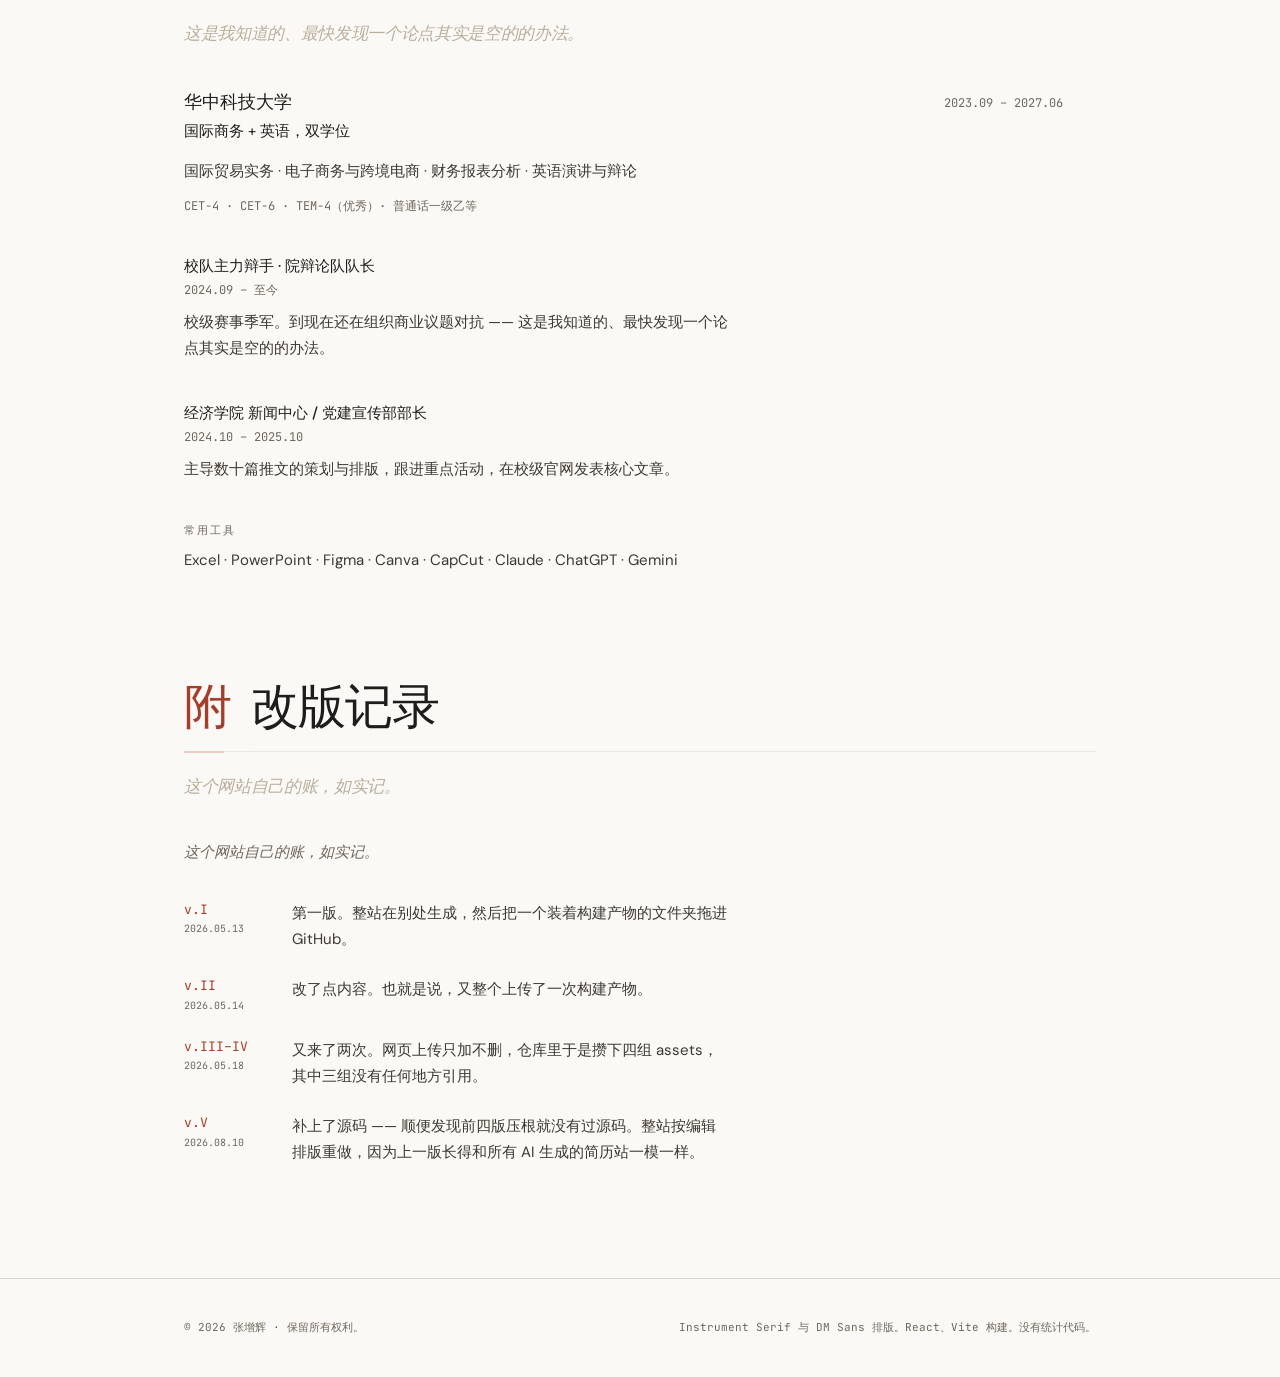
==== commit 4e7ba9d8: "第六版：加入未选择的路、Artemi 真机演示，首屏改为前言" ====
--- a/index.html
+++ b/index.html
@@ -10,7 +10,7 @@
     <meta property="og:description" content="把洞察做成产品，把数据变成增长。" />
     <meta property="og:type" content="profile" />
     <title>张增辉 Hansel Zhang</title>
-    <script type="module" crossorigin src="/assets/index-h1lccNC6.js"></script>
+    <script type="module" crossorigin src="/assets/index-CnQJvfcI.js"></script>
     <link rel="stylesheet" crossorigin href="/assets/index-BYb7gB9o.css">
   </head>
   <body>
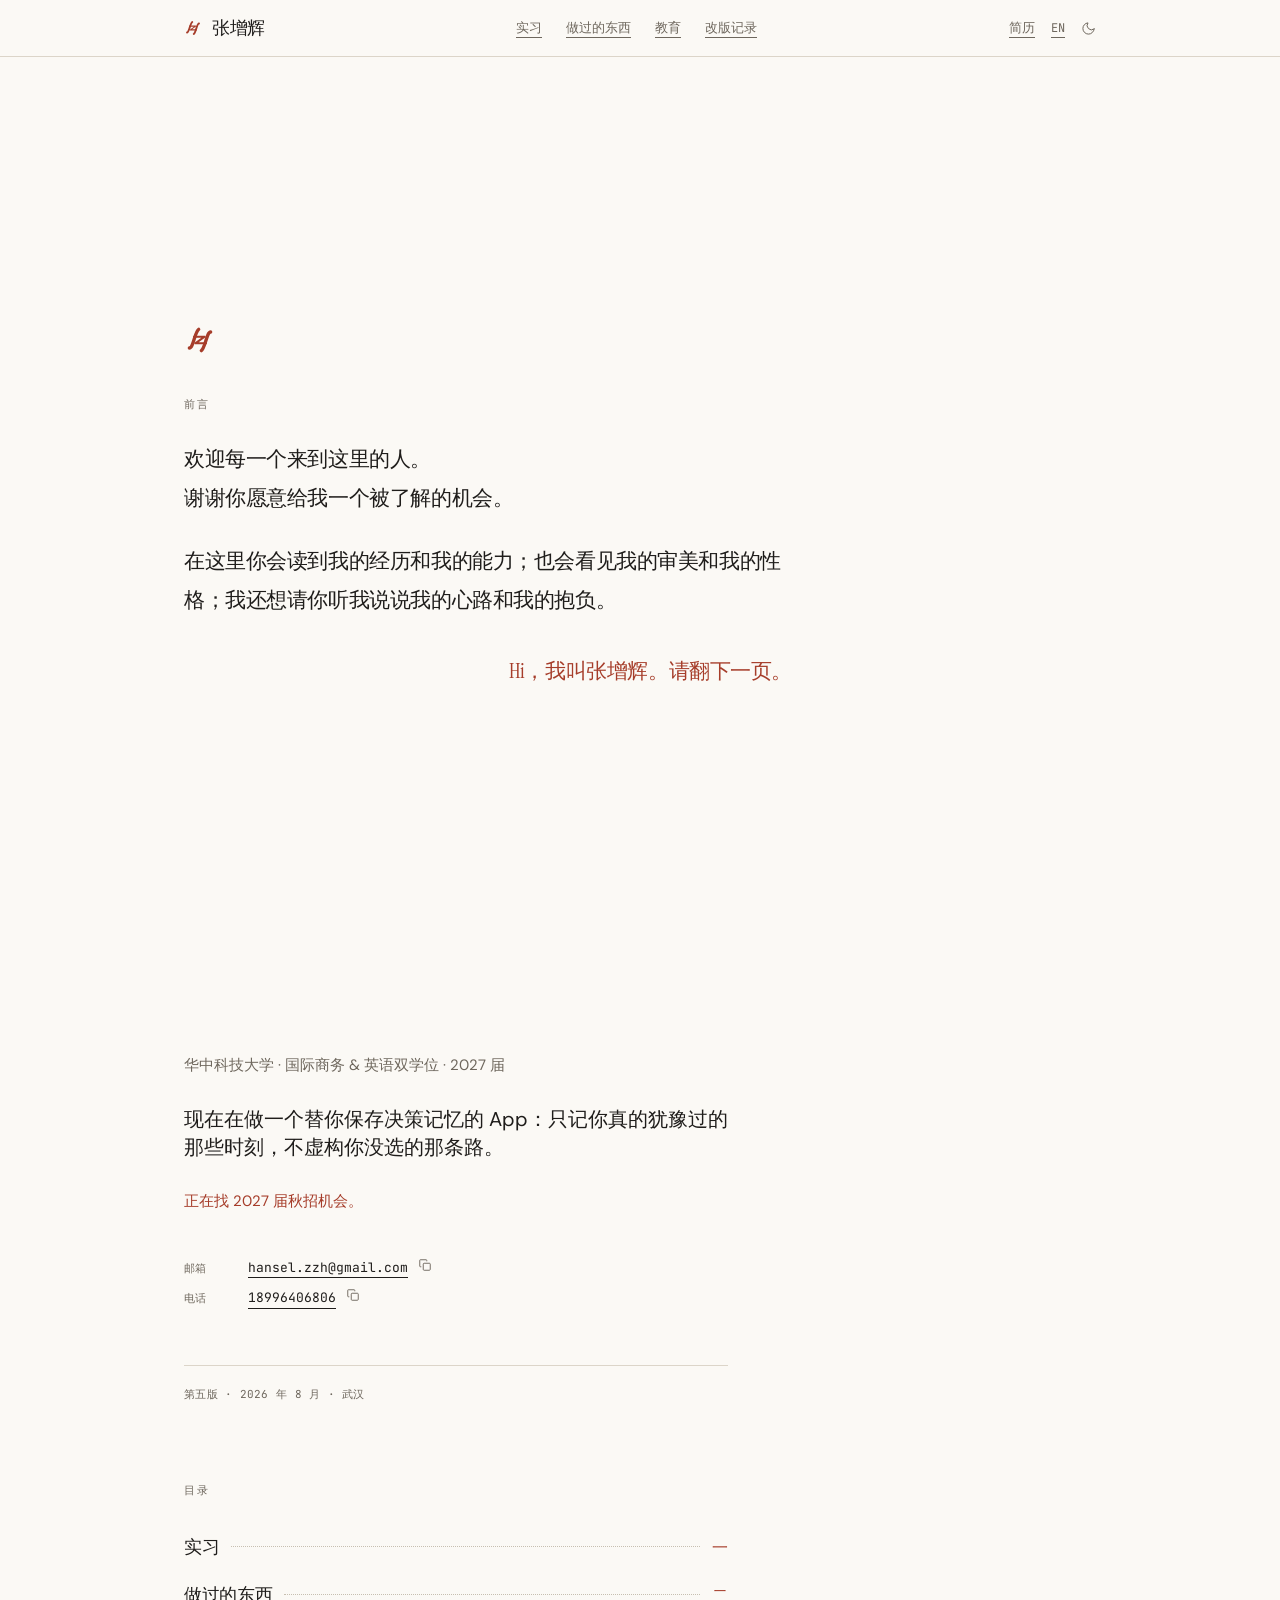
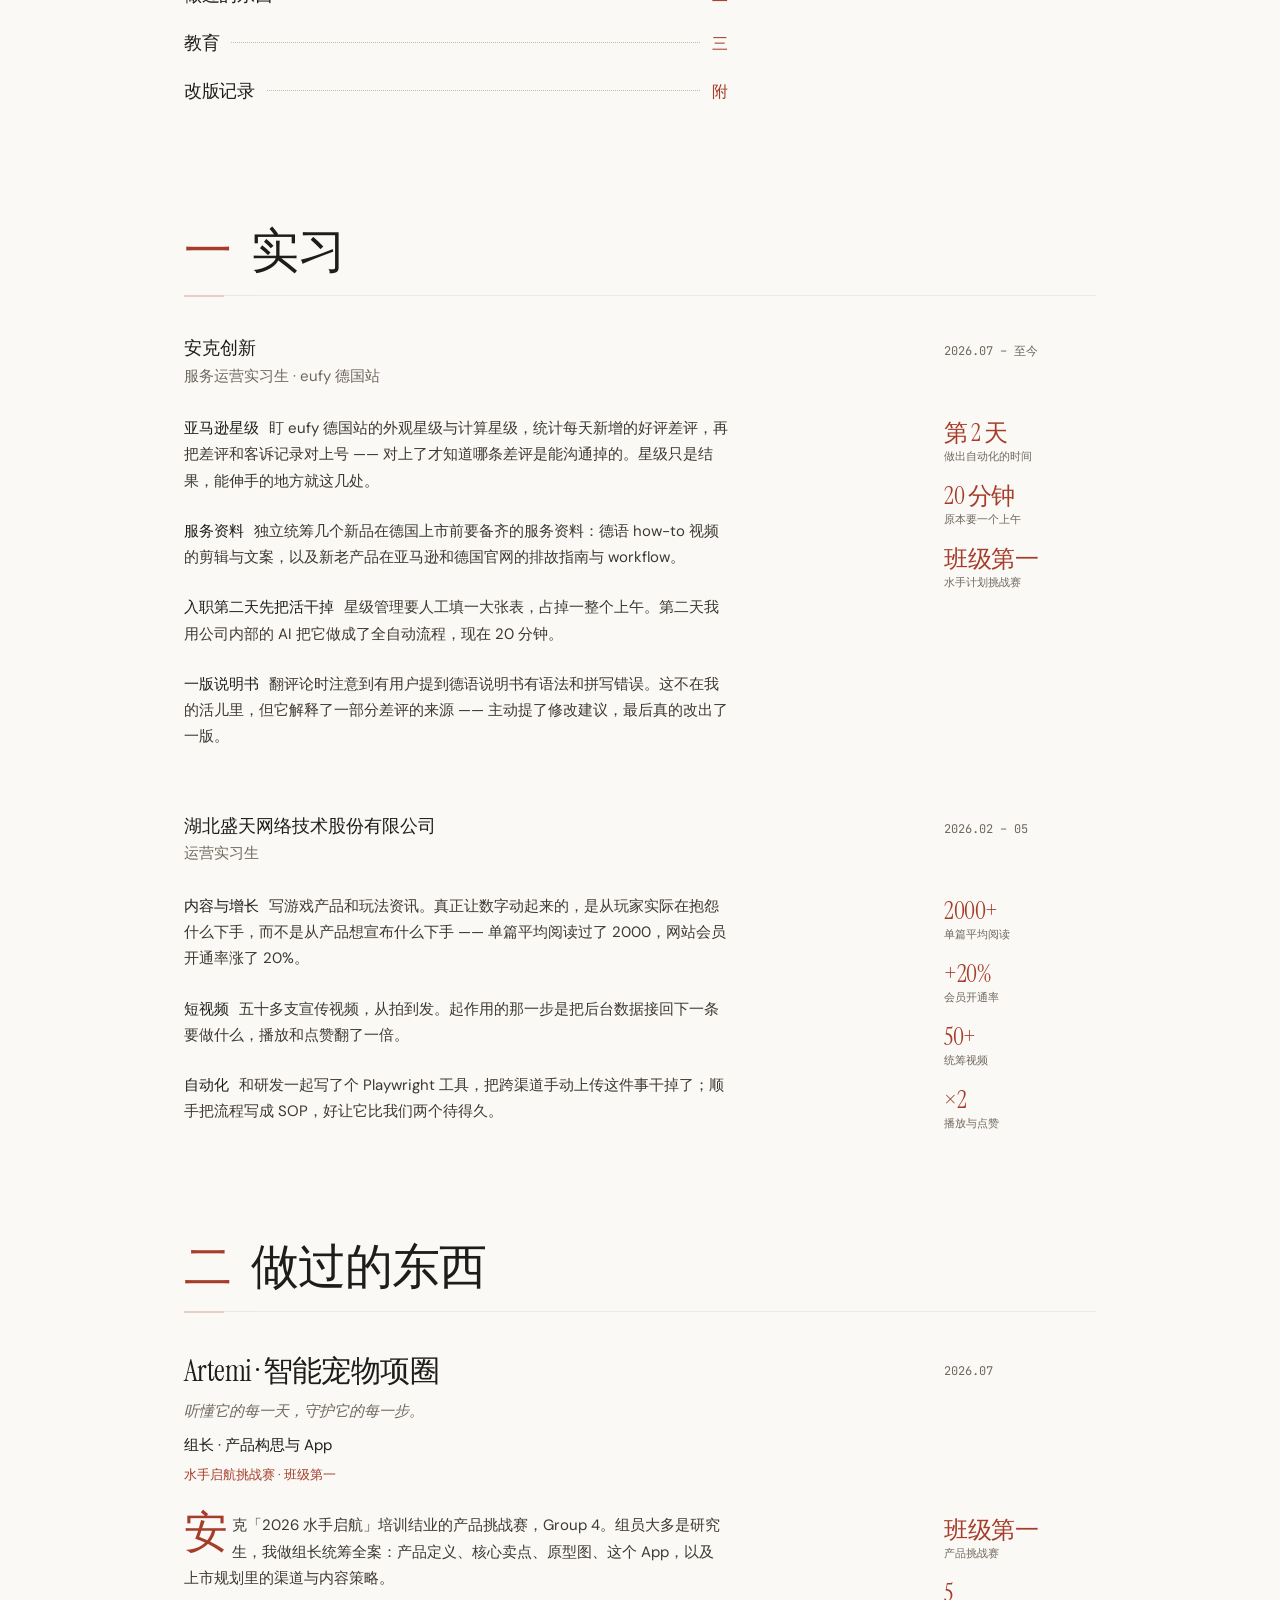
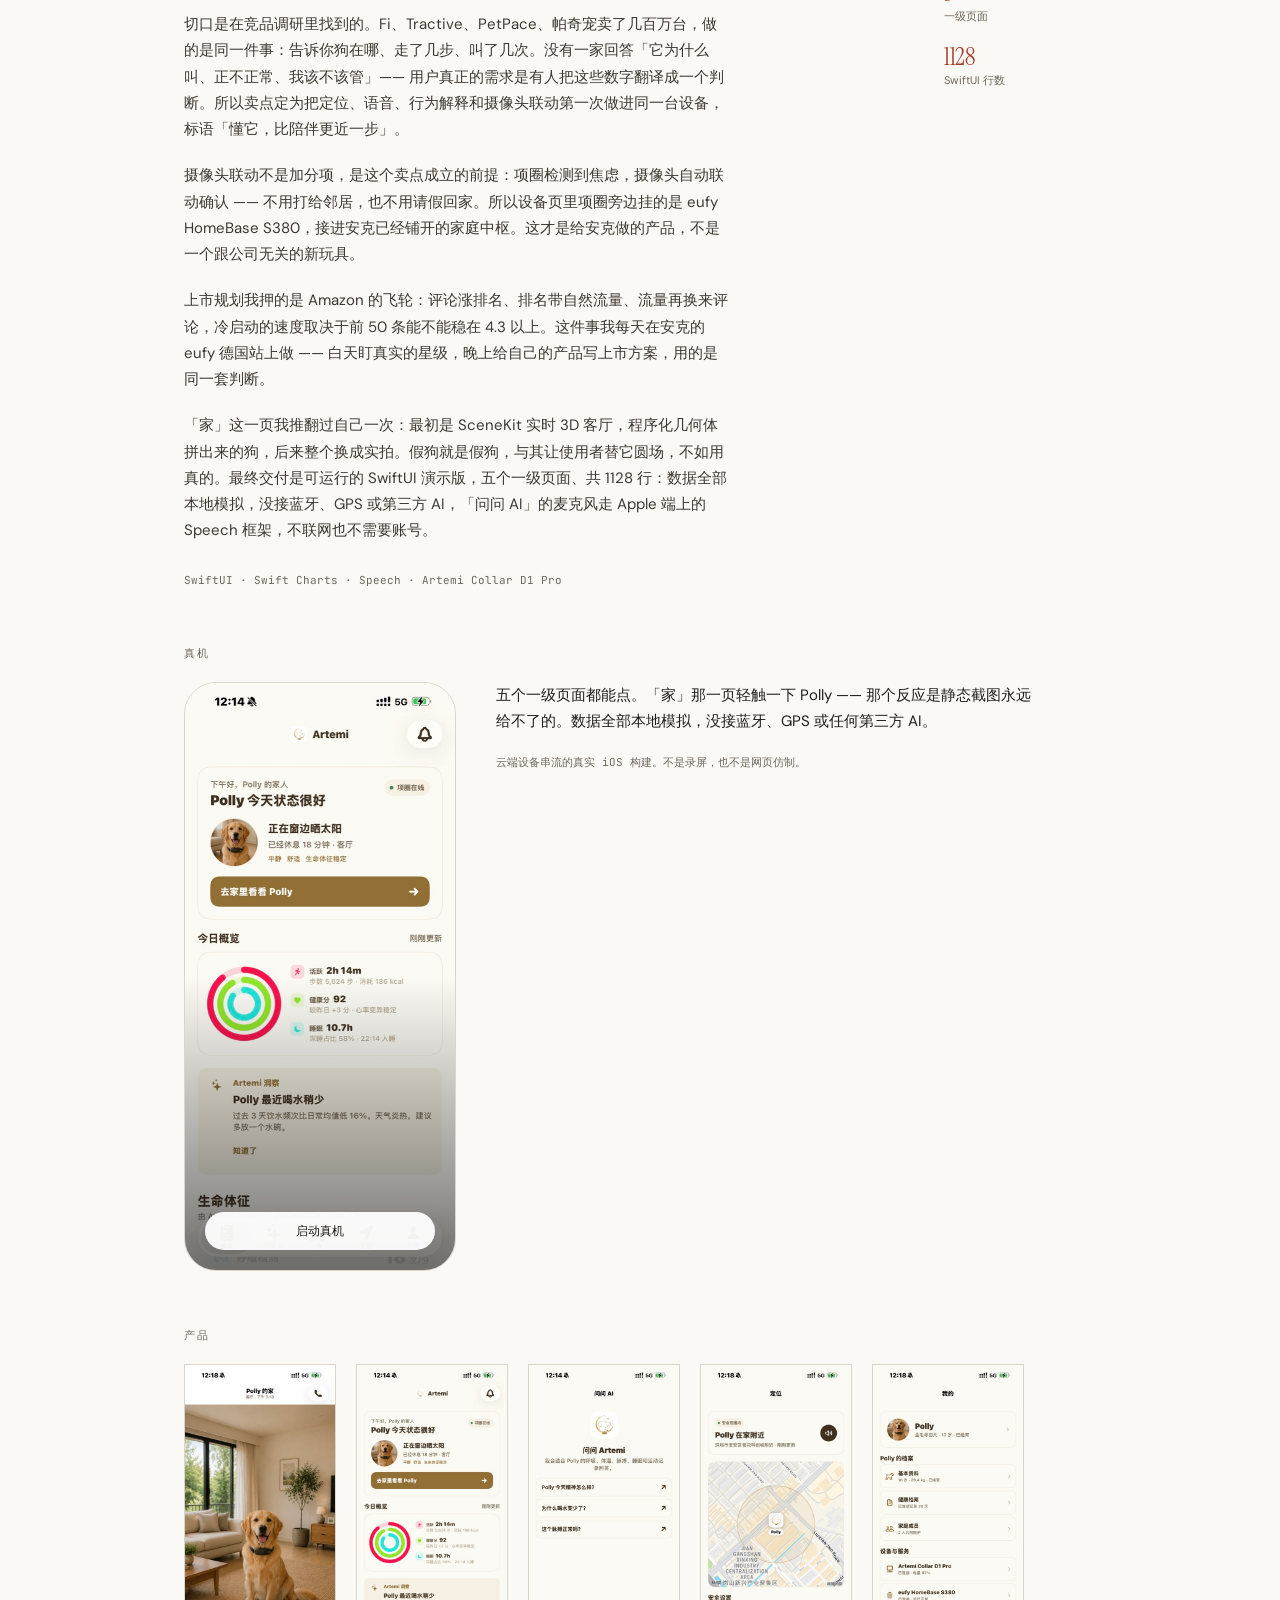
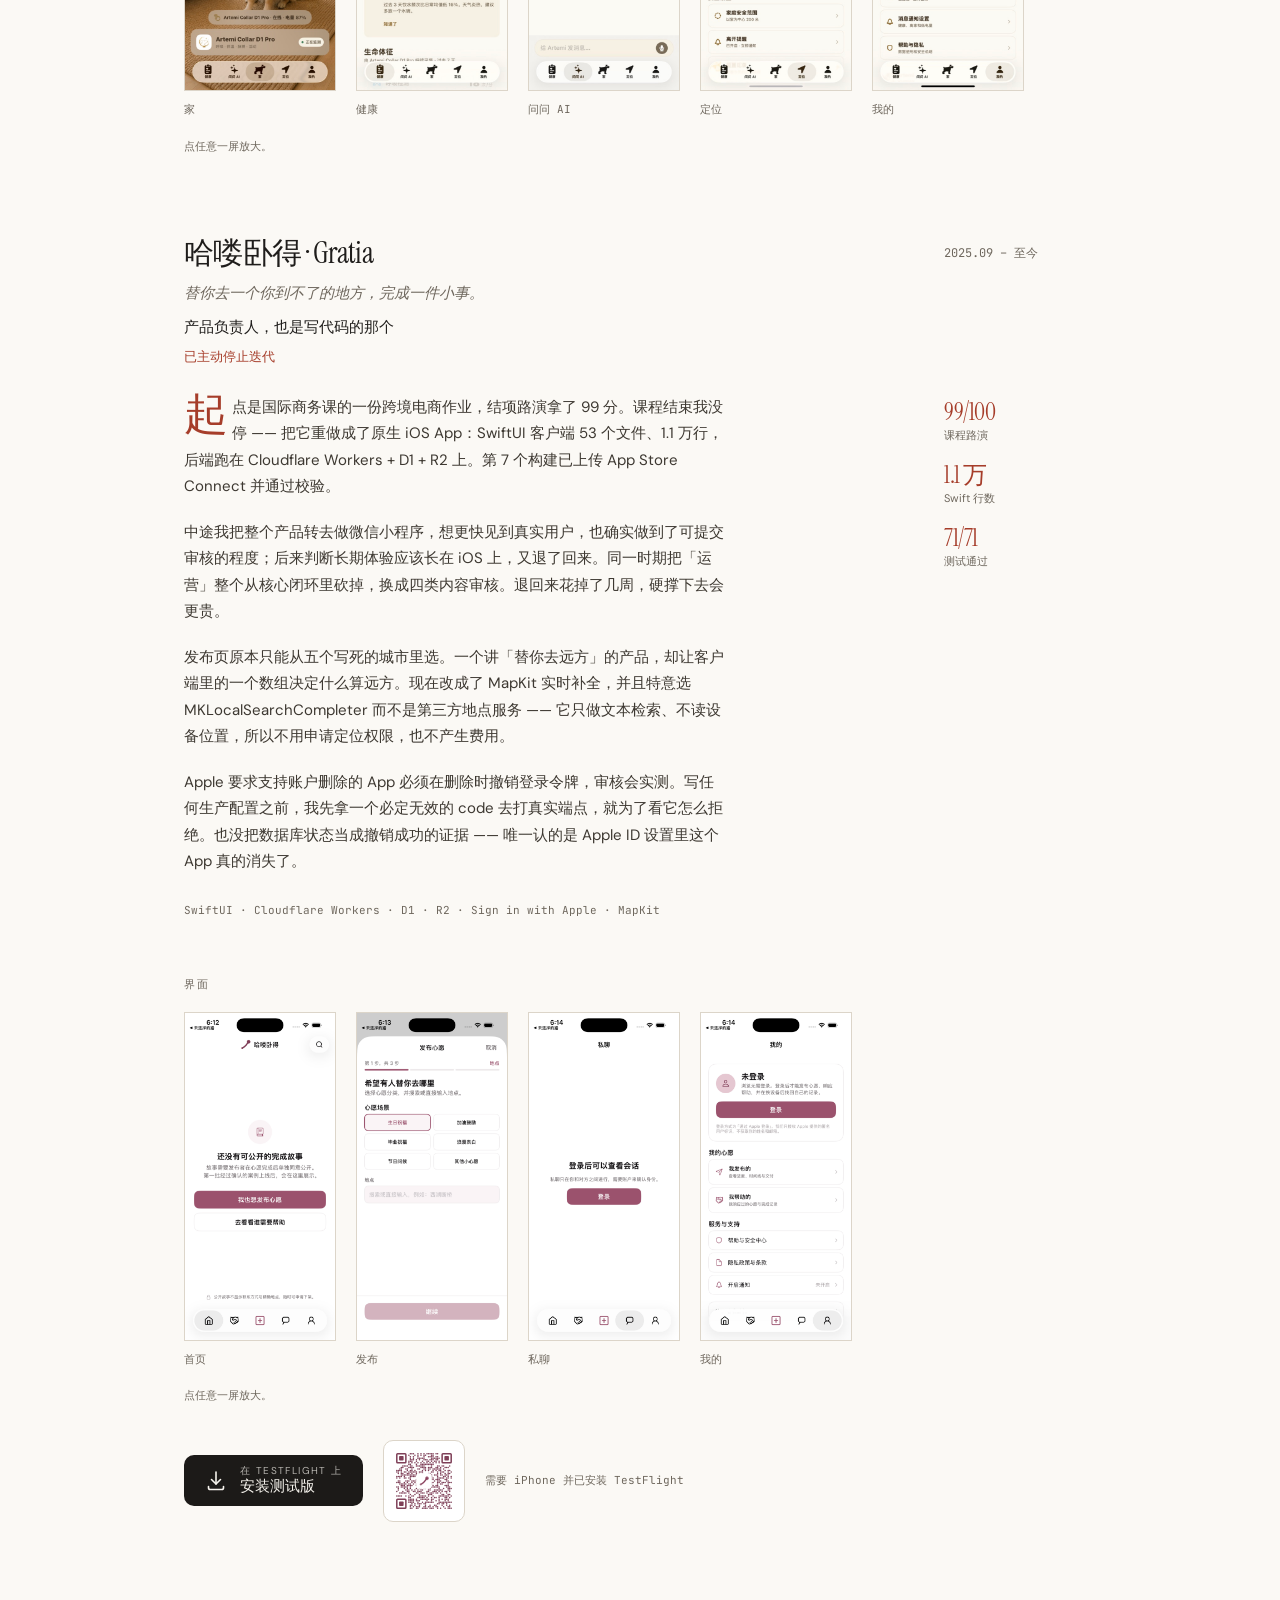
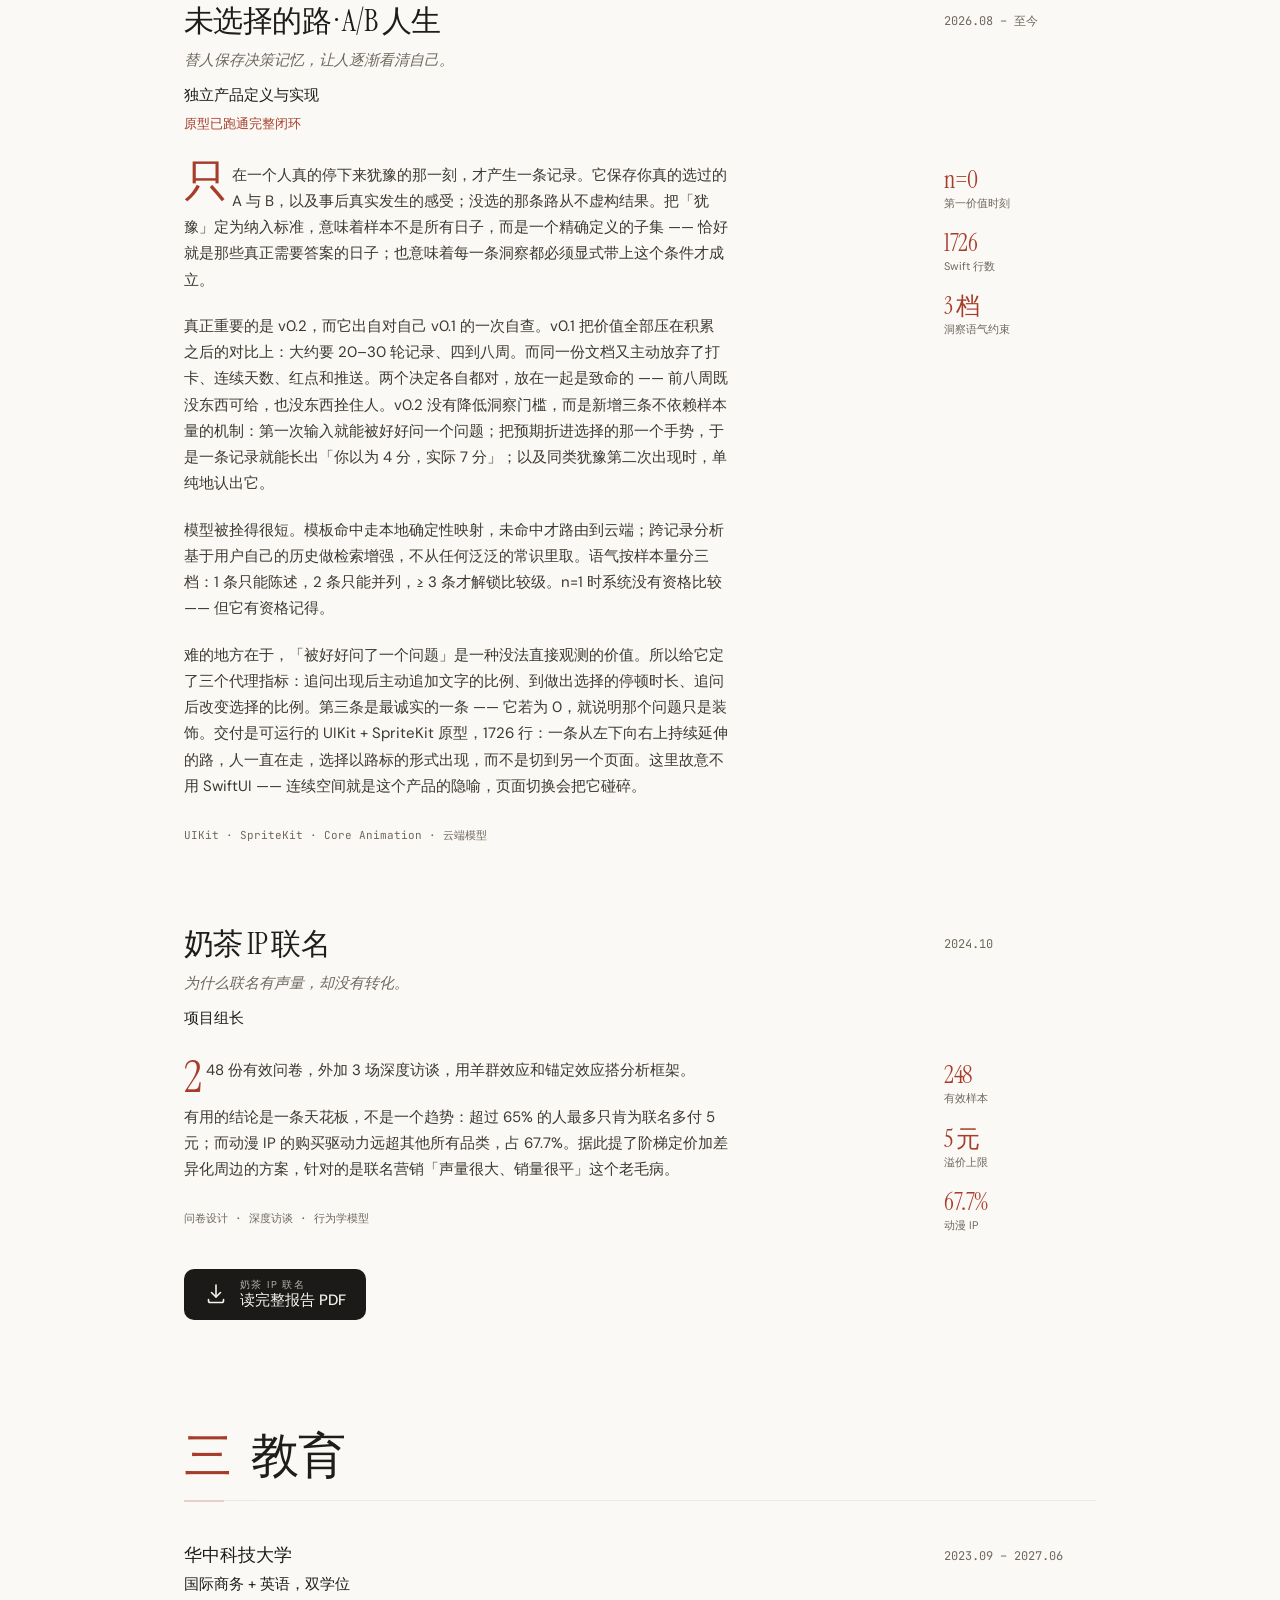
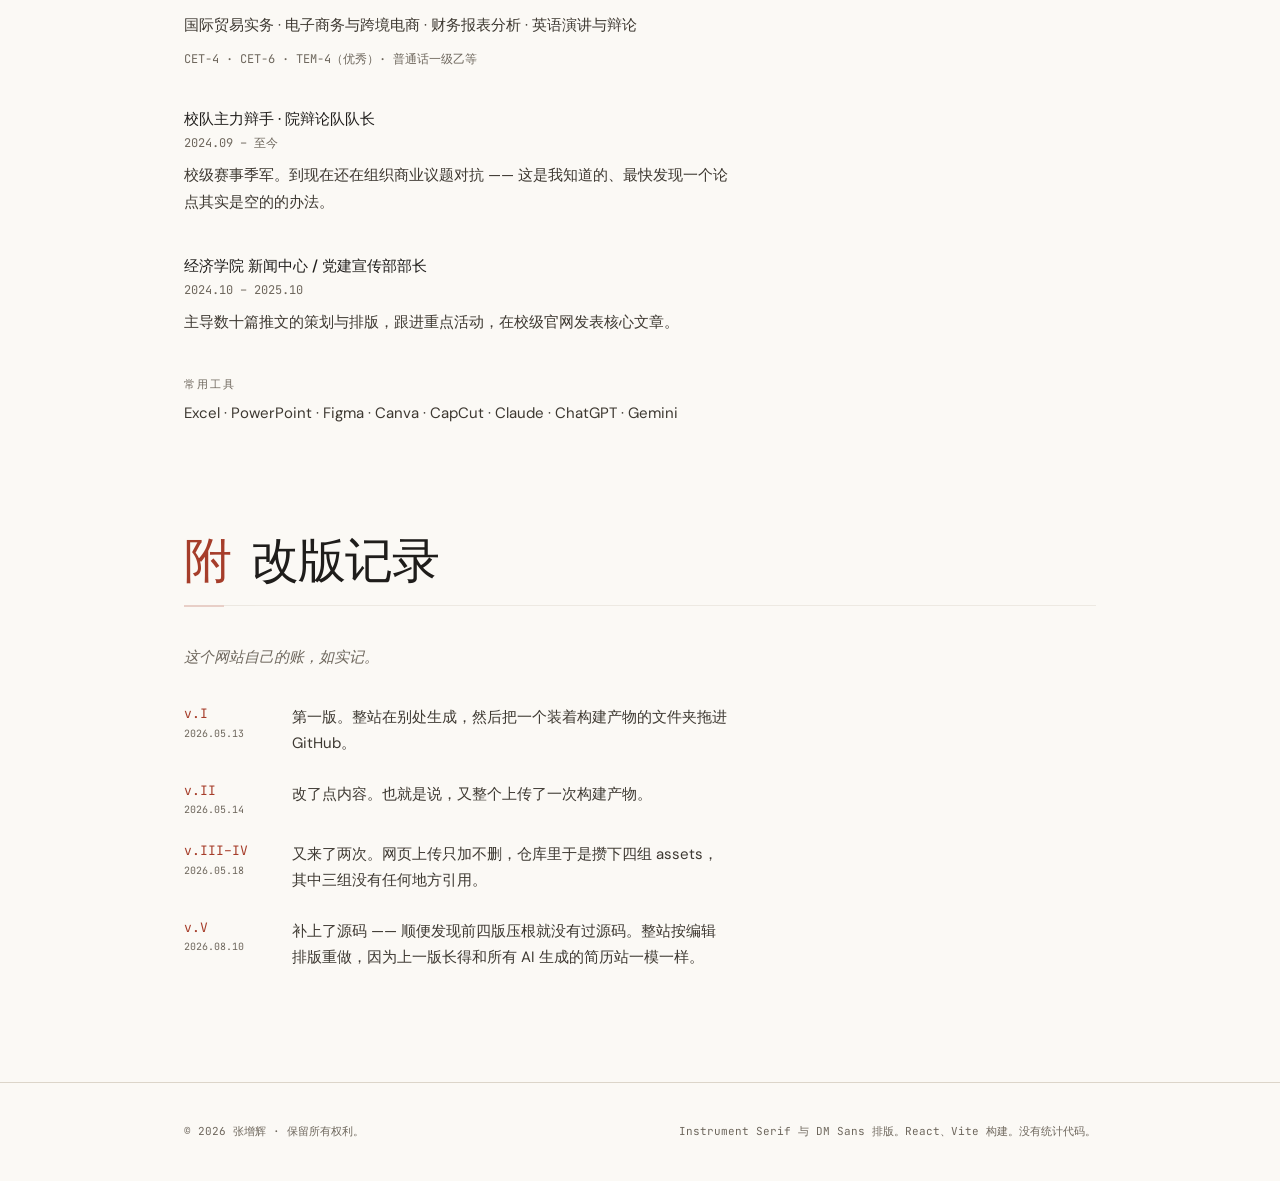
==== commit 60ef0fba: "第六版：加入未选择的路、Artemi 真机演示，首屏改为前言" ====
--- a/index.html
+++ b/index.html
@@ -10,8 +10,8 @@
     <meta property="og:description" content="把洞察做成产品，把数据变成增长。" />
     <meta property="og:type" content="profile" />
     <title>张增辉 Hansel Zhang</title>
-    <script type="module" crossorigin src="/assets/index-CnQJvfcI.js"></script>
-    <link rel="stylesheet" crossorigin href="/assets/index-BYb7gB9o.css">
+    <script type="module" crossorigin src="/assets/index-B3OLP7-8.js"></script>
+    <link rel="stylesheet" crossorigin href="/assets/index-CkdNeQ1-.css">
   </head>
   <body>
     <div id="root"></div>
--- a/assets/index-CkdNeQ1-.css
+++ b/assets/index-CkdNeQ1-.css
@@ -0,0 +1 @@
+@import "https://fonts.googleapis.com/css2?family=Instrument+Serif:ital@0;1&family=DM+Sans:opsz,wght@9..40,300;9..40,400;9..40,500;9..40,700&family=JetBrains+Mono:wght@400;500&display=swap";*,:before,:after,::backdrop{--tw-border-spacing-x:0;--tw-border-spacing-y:0;--tw-translate-x:0;--tw-translate-y:0;--tw-rotate:0;--tw-skew-x:0;--tw-skew-y:0;--tw-scale-x:1;--tw-scale-y:1;--tw-pan-x: ;--tw-pan-y: ;--tw-pinch-zoom: ;--tw-scroll-snap-strictness:proximity;--tw-gradient-from-position: ;--tw-gradient-via-position: ;--tw-gradient-to-position: ;--tw-ordinal: ;--tw-slashed-zero: ;--tw-numeric-figure: ;--tw-numeric-spacing: ;--tw-numeric-fraction: ;--tw-ring-inset: ;--tw-ring-offset-width:0px;--tw-ring-offset-color:#fff;--tw-ring-color:#3b82f680;--tw-ring-offset-shadow:0 0 #0000;--tw-ring-shadow:0 0 #0000;--tw-shadow:0 0 #0000;--tw-shadow-colored:0 0 #0000;--tw-blur: ;--tw-brightness: ;--tw-contrast: ;--tw-grayscale: ;--tw-hue-rotate: ;--tw-invert: ;--tw-saturate: ;--tw-sepia: ;--tw-drop-shadow: ;--tw-backdrop-blur: ;--tw-backdrop-brightness: ;--tw-backdrop-contrast: ;--tw-backdrop-grayscale: ;--tw-backdrop-hue-rotate: ;--tw-backdrop-invert: ;--tw-backdrop-opacity: ;--tw-backdrop-saturate: ;--tw-backdrop-sepia: ;--tw-contain-size: ;--tw-contain-layout: ;--tw-contain-paint: ;--tw-contain-style: }*,:before,:after{box-sizing:border-box;border:0 solid #e5e7eb}:before,:after{--tw-content:""}html,:host{-webkit-text-size-adjust:100%;tab-size:4;font-feature-settings:normal;font-variation-settings:normal;-webkit-tap-highlight-color:transparent;font-family:DM Sans,PingFang SC,Hiragino Sans GB,ui-sans-serif,system-ui,sans-serif;line-height:1.5}body{line-height:inherit;margin:0}hr{height:0;color:inherit;border-top-width:1px}abbr:where([title]){-webkit-text-decoration:underline dotted;text-decoration:underline dotted}h1,h2,h3,h4,h5,h6{font-size:inherit;font-weight:inherit}a{color:inherit;-webkit-text-decoration:inherit;text-decoration:inherit}b,strong{font-weight:bolder}code,kbd,samp,pre{font-feature-settings:normal;font-variation-settings:normal;font-family:JetBrains Mono,SF Mono,ui-monospace,monospace;font-size:1em}small{font-size:80%}sub,sup{vertical-align:baseline;font-size:75%;line-height:0;position:relative}sub{bottom:-.25em}sup{top:-.5em}table{text-indent:0;border-color:inherit;border-collapse:collapse}button,input,optgroup,select,textarea{font-feature-settings:inherit;font-variation-settings:inherit;font-family:inherit;font-size:100%;font-weight:inherit;line-height:inherit;letter-spacing:inherit;color:inherit;margin:0;padding:0}button,select{text-transform:none}button,input:where([type=button]),input:where([type=reset]),input:where([type=submit]){-webkit-appearance:button;background-color:#0000;background-image:none}:-moz-focusring{outline:auto}:-moz-ui-invalid{box-shadow:none}progress{vertical-align:baseline}::-webkit-inner-spin-button{height:auto}::-webkit-outer-spin-button{height:auto}[type=search]{-webkit-appearance:textfield;outline-offset:-2px}::-webkit-search-decoration{-webkit-appearance:none}::-webkit-file-upload-button{-webkit-appearance:button;font:inherit}summary{display:list-item}blockquote,dl,dd,h1,h2,h3,h4,h5,h6,hr,figure,p,pre{margin:0}fieldset{margin:0;padding:0}legend{padding:0}ol,ul,menu{margin:0;padding:0;list-style:none}dialog{padding:0}textarea{resize:vertical}input::-moz-placeholder{opacity:1;color:#9ca3af}textarea::-moz-placeholder{opacity:1;color:#9ca3af}input::placeholder,textarea::placeholder{opacity:1;color:#9ca3af}button,[role=button]{cursor:pointer}:disabled{cursor:default}img,svg,video,canvas,audio,iframe,embed,object{vertical-align:middle;display:block}img,video{max-width:100%;height:auto}[hidden]:where(:not([hidden=until-found])){display:none}html{scroll-behavior:smooth}body{-webkit-font-smoothing:antialiased;font-feature-settings:"kern" 1;font-family:DM Sans,PingFang SC,ui-sans-serif,system-ui,sans-serif}::selection{background-color:#a63d2a29}.display{letter-spacing:-.02em;font-family:Instrument Serif,Songti SC,Georgia,serif;font-weight:400;line-height:1.02}.sr-only{clip:rect(0, 0, 0, 0);white-space:nowrap;border-width:0;width:1px;height:1px;margin:-1px;padding:0;position:absolute;overflow:hidden}.fixed{position:fixed}.absolute{position:absolute}.relative{position:relative}.sticky{position:sticky}.inset-0{inset:0}.top-0{top:0}.z-30{z-index:30}.z-50{z-index:50}.-mx-6{margin-left:-1.5rem;margin-right:-1.5rem}.mx-auto{margin-left:auto;margin-right:auto}.mb-10{margin-bottom:2.5rem}.mb-11{margin-bottom:2.75rem}.mb-2\.5{margin-bottom:.625rem}.mb-3{margin-bottom:.75rem}.mb-5{margin-bottom:1.25rem}.mb-6{margin-bottom:1.5rem}.mb-7{margin-bottom:1.75rem}.mb-9{margin-bottom:2.25rem}.mr-2\.5{margin-right:.625rem}.mr-5{margin-right:1.25rem}.mt-0\.5{margin-top:.125rem}.mt-1{margin-top:.25rem}.mt-14{margin-top:3.5rem}.mt-2{margin-top:.5rem}.mt-2\.5{margin-top:.625rem}.mt-3{margin-top:.75rem}.mt-4{margin-top:1rem}.mt-5{margin-top:1.25rem}.mt-6{margin-top:1.5rem}.mt-7{margin-top:1.75rem}.mt-8{margin-top:2rem}.mt-9{margin-top:2.25rem}.block{display:block}.flex{display:flex}.inline-flex{display:inline-flex}.hidden{display:none}.aspect-\[9\/19\.5\]{aspect-ratio:9/19.5}.h-14{height:3.5rem}.h-3\.5{height:.875rem}.h-6{height:1.5rem}.h-8{height:2rem}.h-\[15px\]{height:15px}.h-\[18px\]{height:18px}.h-\[68px\]{height:68px}.h-full{height:100%}.max-h-\[78vh\]{max-height:78vh}.max-h-full{max-height:100%}.min-h-screen{min-height:100vh}.w-12{width:3rem}.w-16{width:4rem}.w-3\.5{width:.875rem}.w-6{width:1.5rem}.w-8{width:2rem}.w-\[15px\]{width:15px}.w-\[17rem\]{width:17rem}.w-\[18px\]{width:18px}.w-\[68px\]{width:68px}.w-\[9\.5rem\]{width:9.5rem}.w-auto{width:auto}.w-full{width:100%}.max-w-\[18rem\]{max-width:18rem}.max-w-\[38rem\]{max-width:38rem}.max-w-\[60rem\]{max-width:60rem}.max-w-full{max-width:100%}.max-w-prose{max-width:34rem}.flex-1{flex:1}.shrink-0{flex-shrink:0}.scroll-mt-20{scroll-margin-top:5rem}.flex-col{flex-direction:column}.flex-wrap{flex-wrap:wrap}.items-start{align-items:flex-start}.items-end{align-items:flex-end}.items-center{align-items:center}.items-baseline{align-items:baseline}.justify-center{justify-content:center}.justify-between{justify-content:space-between}.gap-2{gap:.5rem}.gap-2\.5{gap:.625rem}.gap-3{gap:.75rem}.gap-4{gap:1rem}.gap-5{gap:1.25rem}.gap-6{gap:1.5rem}.gap-8{gap:2rem}.gap-x-8{-moz-column-gap:2rem;column-gap:2rem}.gap-y-4{row-gap:1rem}.space-y-10>:not([hidden])~:not([hidden]){--tw-space-y-reverse:0;margin-top:calc(2.5rem * calc(1 - var(--tw-space-y-reverse)));margin-bottom:calc(2.5rem * var(--tw-space-y-reverse))}.space-y-16>:not([hidden])~:not([hidden]){--tw-space-y-reverse:0;margin-top:calc(4rem * calc(1 - var(--tw-space-y-reverse)));margin-bottom:calc(4rem * var(--tw-space-y-reverse))}.space-y-2\.5>:not([hidden])~:not([hidden]){--tw-space-y-reverse:0;margin-top:calc(.625rem * calc(1 - var(--tw-space-y-reverse)));margin-bottom:calc(.625rem * var(--tw-space-y-reverse))}.space-y-20>:not([hidden])~:not([hidden]){--tw-space-y-reverse:0;margin-top:calc(5rem * calc(1 - var(--tw-space-y-reverse)));margin-bottom:calc(5rem * var(--tw-space-y-reverse))}.space-y-28>:not([hidden])~:not([hidden]){--tw-space-y-reverse:0;margin-top:calc(7rem * calc(1 - var(--tw-space-y-reverse)));margin-bottom:calc(7rem * var(--tw-space-y-reverse))}.space-y-5>:not([hidden])~:not([hidden]){--tw-space-y-reverse:0;margin-top:calc(1.25rem * calc(1 - var(--tw-space-y-reverse)));margin-bottom:calc(1.25rem * var(--tw-space-y-reverse))}.space-y-6>:not([hidden])~:not([hidden]){--tw-space-y-reverse:0;margin-top:calc(1.5rem * calc(1 - var(--tw-space-y-reverse)));margin-bottom:calc(1.5rem * var(--tw-space-y-reverse))}.self-center{align-self:center}.overflow-hidden{overflow:hidden}.overflow-x-auto{overflow-x:auto}.whitespace-pre-line{white-space:pre-line}.rounded-\[10px\]{border-radius:10px}.rounded-\[2rem\]{border-radius:2rem}.rounded-full{border-radius:9999px}.border{border-width:1px}.border-b{border-bottom-width:1px}.border-t{border-top-width:1px}.border-dotted{border-style:dotted}.border-\[\#2A2621\]{--tw-border-opacity:1;border-color:rgb(42 38 33/var(--tw-border-opacity,1))}.border-\[\#3A362F\]{--tw-border-opacity:1;border-color:rgb(58 54 47/var(--tw-border-opacity,1))}.border-\[\#C7BFB1\]{--tw-border-opacity:1;border-color:rgb(199 191 177/var(--tw-border-opacity,1))}.border-rule{--tw-border-opacity:1;border-color:rgb(220 213 201/var(--tw-border-opacity,1))}.border-white\/15{border-color:#ffffff26}.bg-\[\#141310\]{--tw-bg-opacity:1;background-color:rgb(20 19 16/var(--tw-bg-opacity,1))}.bg-\[\#1C1A18\]{--tw-bg-opacity:1;background-color:rgb(28 26 24/var(--tw-bg-opacity,1))}.bg-\[\#E8E3D9\]{--tw-bg-opacity:1;background-color:rgb(232 227 217/var(--tw-bg-opacity,1))}.bg-black\/70{background-color:#000000b3}.bg-paper{--tw-bg-opacity:1;background-color:rgb(251 249 245/var(--tw-bg-opacity,1))}.bg-white{--tw-bg-opacity:1;background-color:rgb(255 255 255/var(--tw-bg-opacity,1))}.bg-white\/95{background-color:#fffffff2}.bg-gradient-to-t{background-image:linear-gradient(to top, var(--tw-gradient-stops))}.from-black\/55{--tw-gradient-from:#0000008c var(--tw-gradient-from-position);--tw-gradient-to:#0000 var(--tw-gradient-to-position);--tw-gradient-stops:var(--tw-gradient-from), var(--tw-gradient-to)}.via-transparent{--tw-gradient-to:#0000 var(--tw-gradient-to-position);--tw-gradient-stops:var(--tw-gradient-from), transparent var(--tw-gradient-via-position), var(--tw-gradient-to)}.to-transparent{--tw-gradient-to:transparent var(--tw-gradient-to-position)}.object-cover{-o-object-fit:cover;object-fit:cover}.object-top{-o-object-position:top;object-position:top}.p-1\.5{padding:.375rem}.p-5{padding:1.25rem}.p-6{padding:1.5rem}.px-5{padding-left:1.25rem;padding-right:1.25rem}.px-6{padding-left:1.5rem;padding-right:1.5rem}.py-10{padding-top:2.5rem;padding-bottom:2.5rem}.py-2\.5{padding-top:.625rem;padding-bottom:.625rem}.pb-16{padding-bottom:4rem}.pb-24{padding-bottom:6rem}.pb-28{padding-bottom:7rem}.pb-4{padding-bottom:1rem}.pt-2{padding-top:.5rem}.pt-20{padding-top:5rem}.pt-5{padding-top:1.25rem}.text-left{text-align:left}.text-center{text-align:center}.text-right{text-align:right}.font-mono{font-family:JetBrains Mono,SF Mono,ui-monospace,monospace}.font-sans{font-family:DM Sans,PingFang SC,Hiragino Sans GB,ui-sans-serif,system-ui,sans-serif}.text-2xl{font-size:1.5rem;line-height:2rem}.text-3xl{font-size:1.875rem;line-height:2.25rem}.text-4xl{font-size:2.25rem;line-height:2.5rem}.text-\[10px\]{font-size:10px}.text-\[11px\]{font-size:11px}.text-\[12px\]{font-size:12px}.text-\[13px\]{font-size:13px}.text-\[15px\]{font-size:15px}.text-\[19px\]{font-size:19px}.text-base{font-size:1rem;line-height:1.5rem}.text-lg{font-size:1.125rem;line-height:1.75rem}.font-medium{font-weight:500}.uppercase{text-transform:uppercase}.italic{font-style:italic}.leading-\[1\.75\]{line-height:1.75}.leading-\[1\.85\]{line-height:1.85}.leading-none{line-height:1}.leading-relaxed{line-height:1.625}.leading-snug{line-height:1.375}.leading-tight{line-height:1.25}.tracking-\[0\.14em\]{letter-spacing:.14em}.tracking-\[0\.18em\]{letter-spacing:.18em}.tracking-\[0\.22em\]{letter-spacing:.22em}.tracking-wide{letter-spacing:.025em}.text-\[\#141310\]{--tw-text-opacity:1;color:rgb(20 19 16/var(--tw-text-opacity,1))}.text-\[\#1C1A18\]{--tw-text-opacity:1;color:rgb(28 26 24/var(--tw-text-opacity,1))}.text-\[\#3A362F\]{--tw-text-opacity:1;color:rgb(58 54 47/var(--tw-text-opacity,1))}.text-\[\#3D3831\]{--tw-text-opacity:1;color:rgb(61 56 49/var(--tw-text-opacity,1))}.text-\[\#6E675D\]{--tw-text-opacity:1;color:rgb(110 103 93/var(--tw-text-opacity,1))}.text-\[\#8F8A80\]{--tw-text-opacity:1;color:rgb(143 138 128/var(--tw-text-opacity,1))}.text-\[\#B5AFA4\]{--tw-text-opacity:1;color:rgb(181 175 164/var(--tw-text-opacity,1))}.text-\[\#B9AF9F\]{--tw-text-opacity:1;color:rgb(185 175 159/var(--tw-text-opacity,1))}.text-\[\#C4BEB3\]{--tw-text-opacity:1;color:rgb(196 190 179/var(--tw-text-opacity,1))}.text-\[\#C9C2B8\]{--tw-text-opacity:1;color:rgb(201 194 184/var(--tw-text-opacity,1))}.text-\[\#E8E3D9\]{--tw-text-opacity:1;color:rgb(232 227 217/var(--tw-text-opacity,1))}.text-\[\#F7F4EE\]{--tw-text-opacity:1;color:rgb(247 244 238/var(--tw-text-opacity,1))}.text-cinnabar{--tw-text-opacity:1;color:rgb(166 61 42/var(--tw-text-opacity,1))}.text-ink{--tw-text-opacity:1;color:rgb(31 29 27/var(--tw-text-opacity,1))}.text-white\/90{color:#ffffffe6}.opacity-70{opacity:.7}.transition-colors{transition-property:color,background-color,border-color,text-decoration-color,fill,stroke;transition-duration:.15s;transition-timing-function:cubic-bezier(.4,0,.2,1)}.duration-300{transition-duration:.3s}.sidenote{font-variant-numeric:tabular-nums}.page{flex-direction:column;justify-content:center;min-height:100svh;display:flex}.hang{position:absolute;top:.15em;right:calc(100% + 1.25rem)}@media (width<=900px){.hang{margin-bottom:.35rem;display:block;position:static}}.rule{opacity:.22;background:currentColor;height:1px}.rule-lead:before{content:"";background:#a63d2a;width:2.5rem;height:2px;margin-bottom:-1.5px;display:block}.link{background-image:linear-gradient(currentColor,currentColor);background-position:0 100%;background-repeat:no-repeat;background-size:100% 1px;padding-bottom:1px;transition:background-size .25s,color .25s}.link:hover{color:#a63d2a;background-size:100% 2px}.dark .link:hover{color:#e08a72}.drop-cap:first-letter{float:left;color:#a63d2a;margin:.06em .09em 0 0;font-family:Instrument Serif,Songti SC,Georgia,serif;font-size:2.9em;line-height:.82}.dark .drop-cap:first-letter{color:#e08a72}.figure{color:#a63d2a;font-family:Instrument Serif,Songti SC,Georgia,serif;font-size:1.15em;line-height:1}.dark .figure{color:#e08a72}.vslider{appearance:none;cursor:ew-resize;background:0 0;width:100%;height:22px}.vslider::-webkit-slider-runnable-track{opacity:.35;background:currentColor;height:1px}.vslider::-moz-range-track{opacity:.35;background:currentColor;height:1px}.vslider::-webkit-slider-thumb{appearance:none;background:#a63d2a;border:none;border-radius:0;width:3px;height:20px;margin-top:-10px}.vslider::-moz-range-thumb{background:#a63d2a;border:none;border-radius:0;width:3px;height:20px}.dark .vslider::-webkit-slider-thumb{background:#e08a72}.dark .vslider::-moz-range-thumb{background:#e08a72}.vslider:focus-visible::-webkit-slider-thumb{outline-offset:2px;outline:2px solid}.vticks{justify-content:space-between;height:4px;display:flex}.vticks span{opacity:.3;background:currentColor;width:1px}.vticks span[data-on=true]{opacity:1;background:#a63d2a}.dark .vticks span[data-on=true]{background:#e08a72}.filmstrip{scrollbar-width:thin}.filmstrip::-webkit-scrollbar{height:3px}.filmstrip::-webkit-scrollbar-thumb{opacity:.3;background:currentColor}@media (prefers-reduced-motion:reduce){html{scroll-behavior:auto}*{transition-duration:.01ms!important}}.hover\:bg-black:hover{--tw-bg-opacity:1;background-color:rgb(0 0 0/var(--tw-bg-opacity,1))}.hover\:bg-white:hover{--tw-bg-opacity:1;background-color:rgb(255 255 255/var(--tw-bg-opacity,1))}.hover\:text-cinnabar:hover{--tw-text-opacity:1;color:rgb(166 61 42/var(--tw-text-opacity,1))}.group:hover .group-hover\:border-\[\#4A453D\]{--tw-border-opacity:1;border-color:rgb(74 69 61/var(--tw-border-opacity,1))}.group:hover .group-hover\:border-\[\#8F8578\]{--tw-border-opacity:1;border-color:rgb(143 133 120/var(--tw-border-opacity,1))}.group:hover .group-hover\:text-cinnabar{--tw-text-opacity:1;color:rgb(166 61 42/var(--tw-text-opacity,1))}.dark\:text-\[\#E08A72\]:is(.dark *),.dark\:hover\:text-\[\#E08A72\]:hover:is(.dark *),.group:hover .dark\:group-hover\:text-\[\#E08A72\]:is(.dark *){--tw-text-opacity:1;color:rgb(224 138 114/var(--tw-text-opacity,1))}@media (width>=640px){.sm\:block{display:block}.sm\:inline{display:inline}.sm\:flex{display:flex}.sm\:w-20{width:5rem}.sm\:flex-row{flex-direction:row}.sm\:items-baseline{align-items:baseline}.sm\:justify-between{justify-content:space-between}.sm\:gap-7{gap:1.75rem}.sm\:pb-20{padding-bottom:5rem}.sm\:pb-28{padding-bottom:7rem}.sm\:pt-24{padding-top:6rem}.sm\:text-5xl{font-size:3rem;line-height:1}.sm\:text-\[21px\]{font-size:21px}.sm\:text-xl{font-size:1.25rem;line-height:1.75rem}}@media (width>=768px){.md\:mt-0{margin-top:0}.md\:mt-1\.5{margin-top:.375rem}.md\:mt-2\.5{margin-top:.625rem}.md\:block{display:block}.md\:grid{display:grid}.md\:grid-cols-\[17rem_minmax\(0\,1fr\)\]{grid-template-columns:17rem minmax(0,1fr)}.md\:grid-cols-\[minmax\(0\,1fr\)_9\.5rem\]{grid-template-columns:minmax(0,1fr) 9.5rem}.md\:flex-row{flex-direction:row}.md\:gap-x-10{-moz-column-gap:2.5rem;column-gap:2.5rem}.md\:gap-x-12{-moz-column-gap:3rem;column-gap:3rem}.md\:space-y-5>:not([hidden])~:not([hidden]){--tw-space-y-reverse:0;margin-top:calc(1.25rem * calc(1 - var(--tw-space-y-reverse)));margin-bottom:calc(1.25rem * var(--tw-space-y-reverse))}}
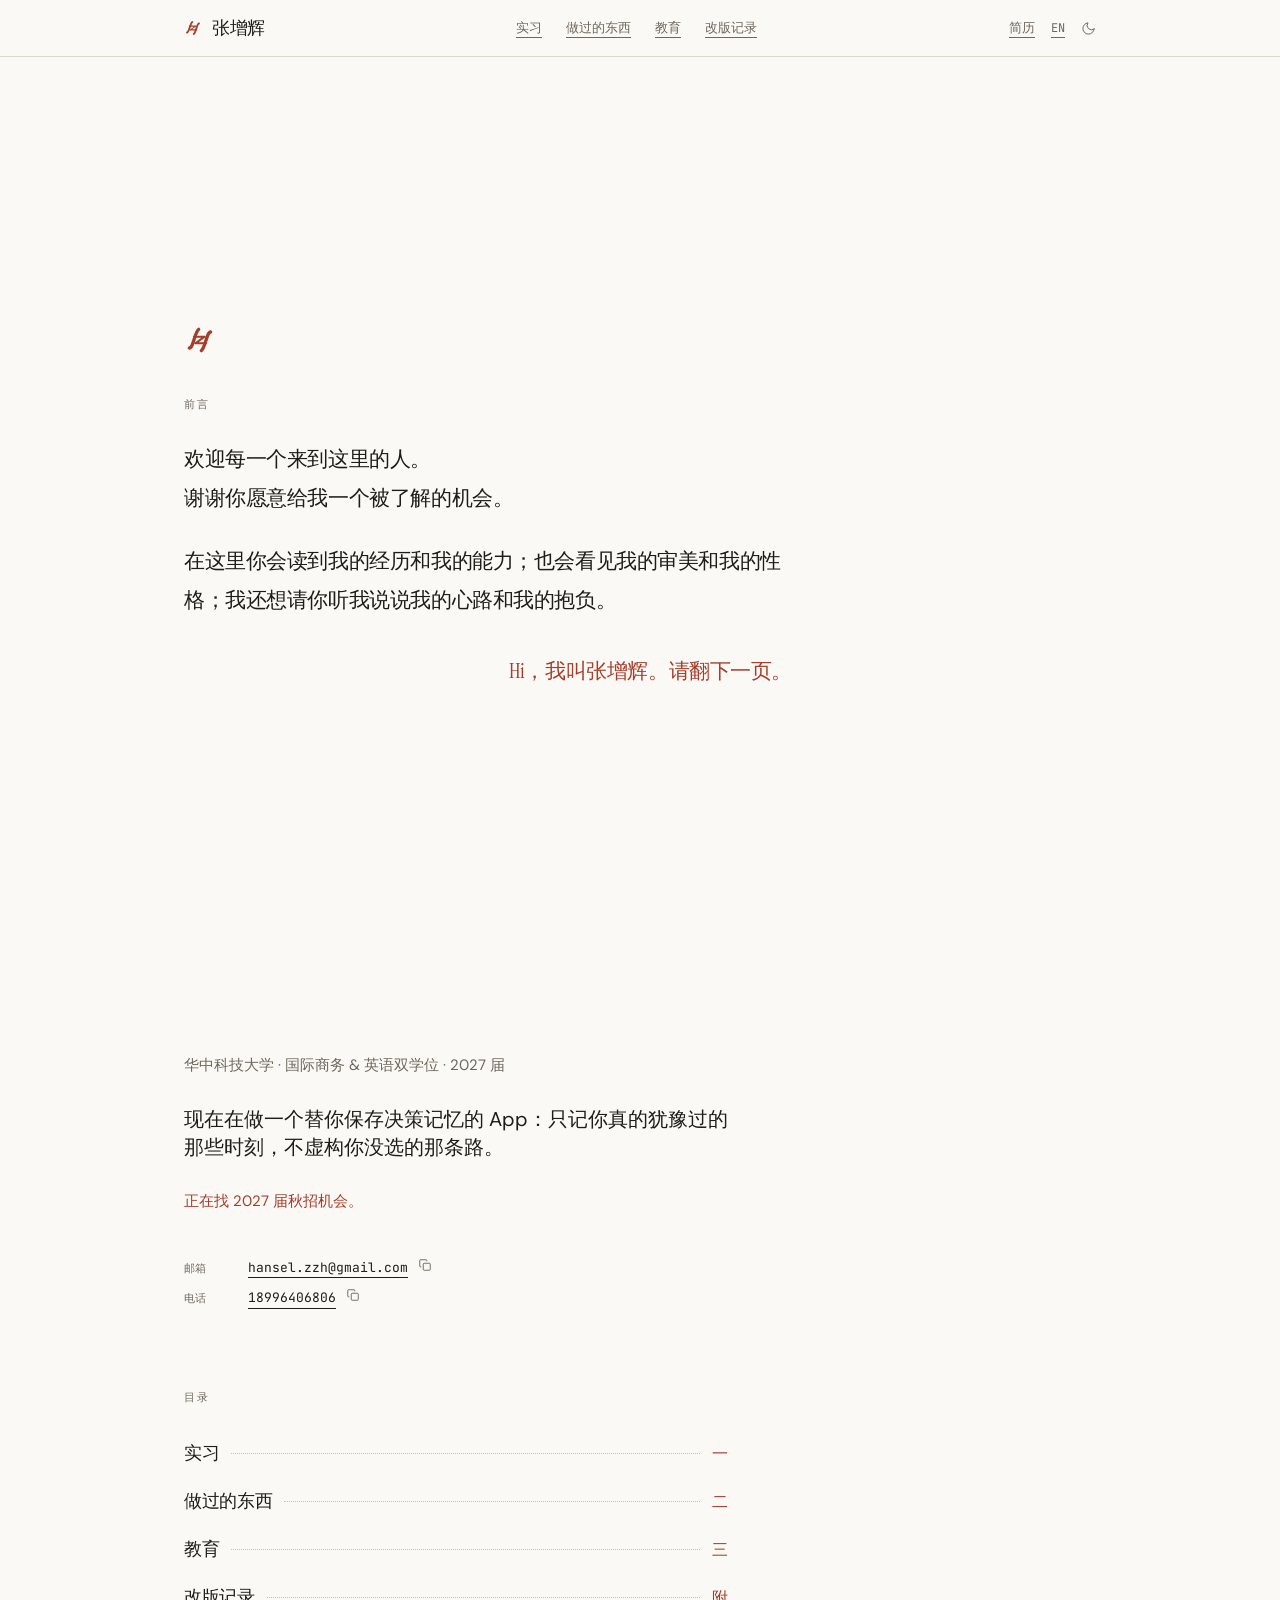
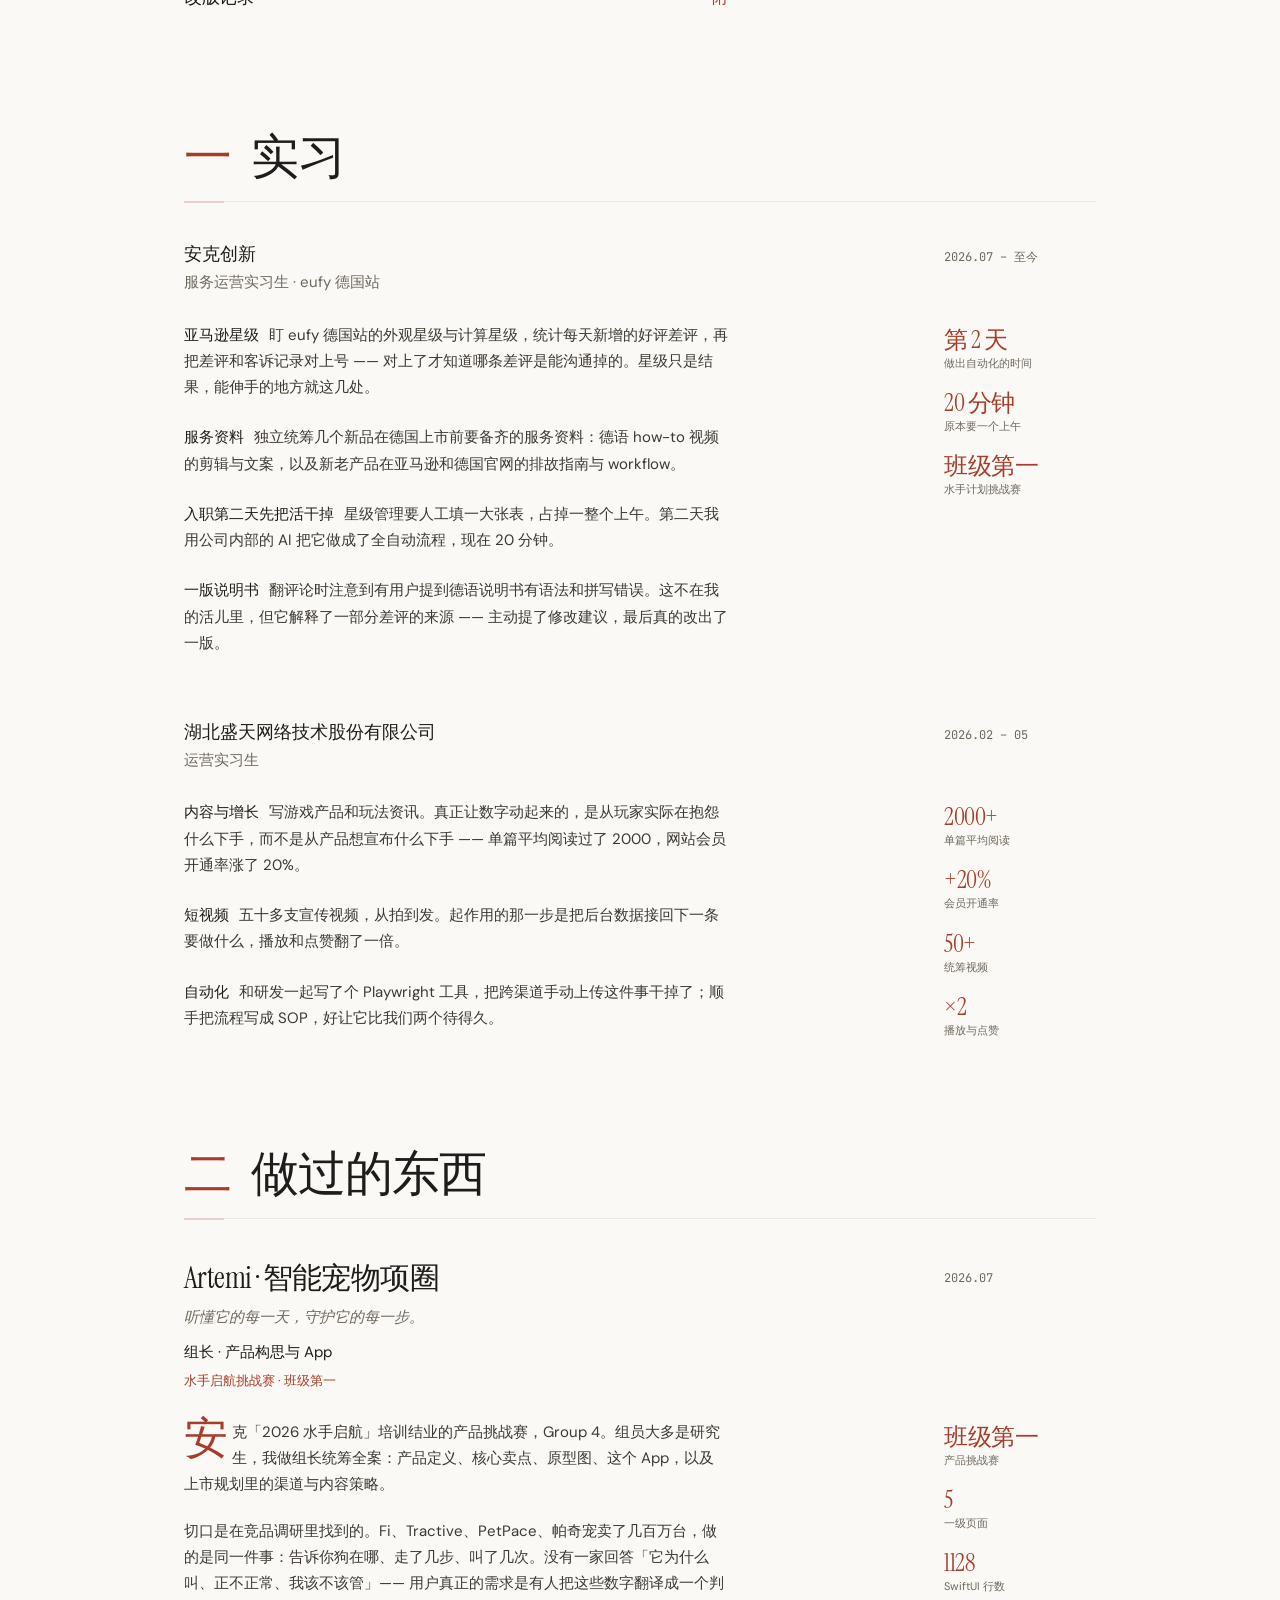
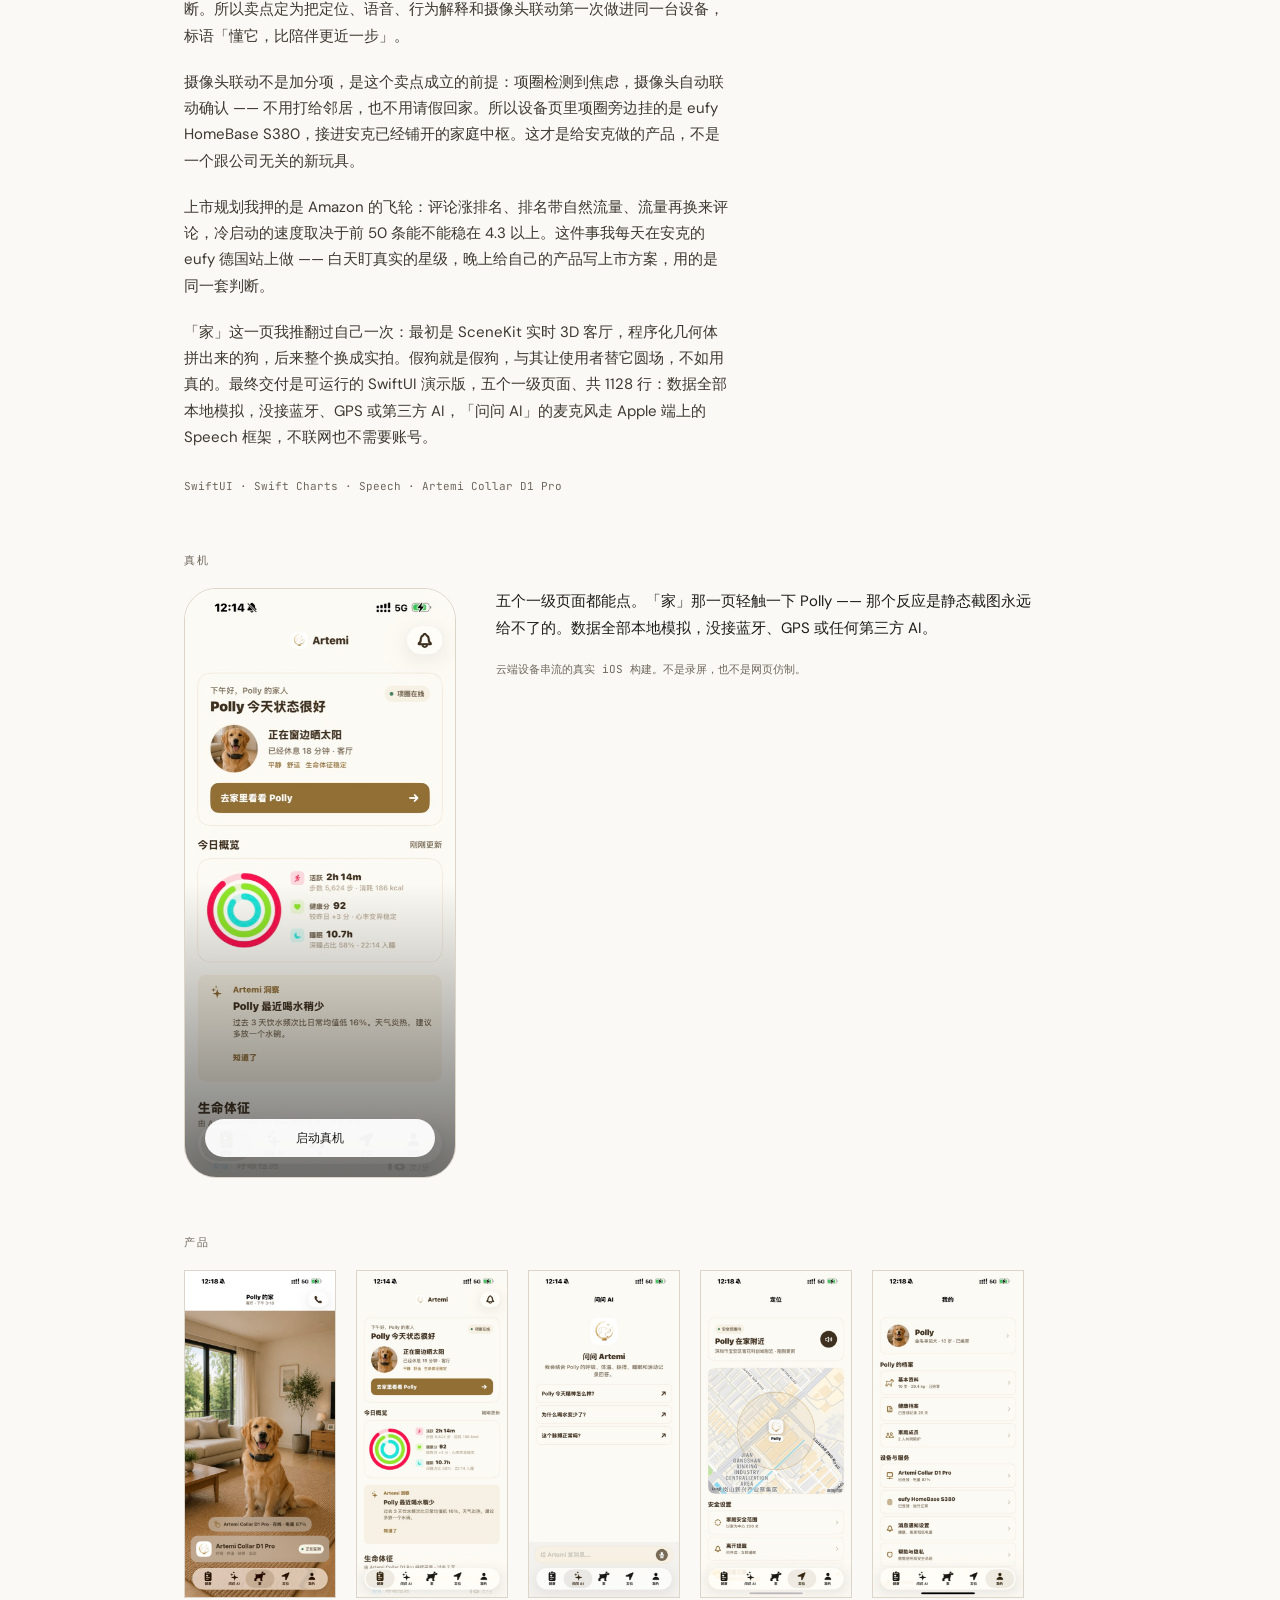
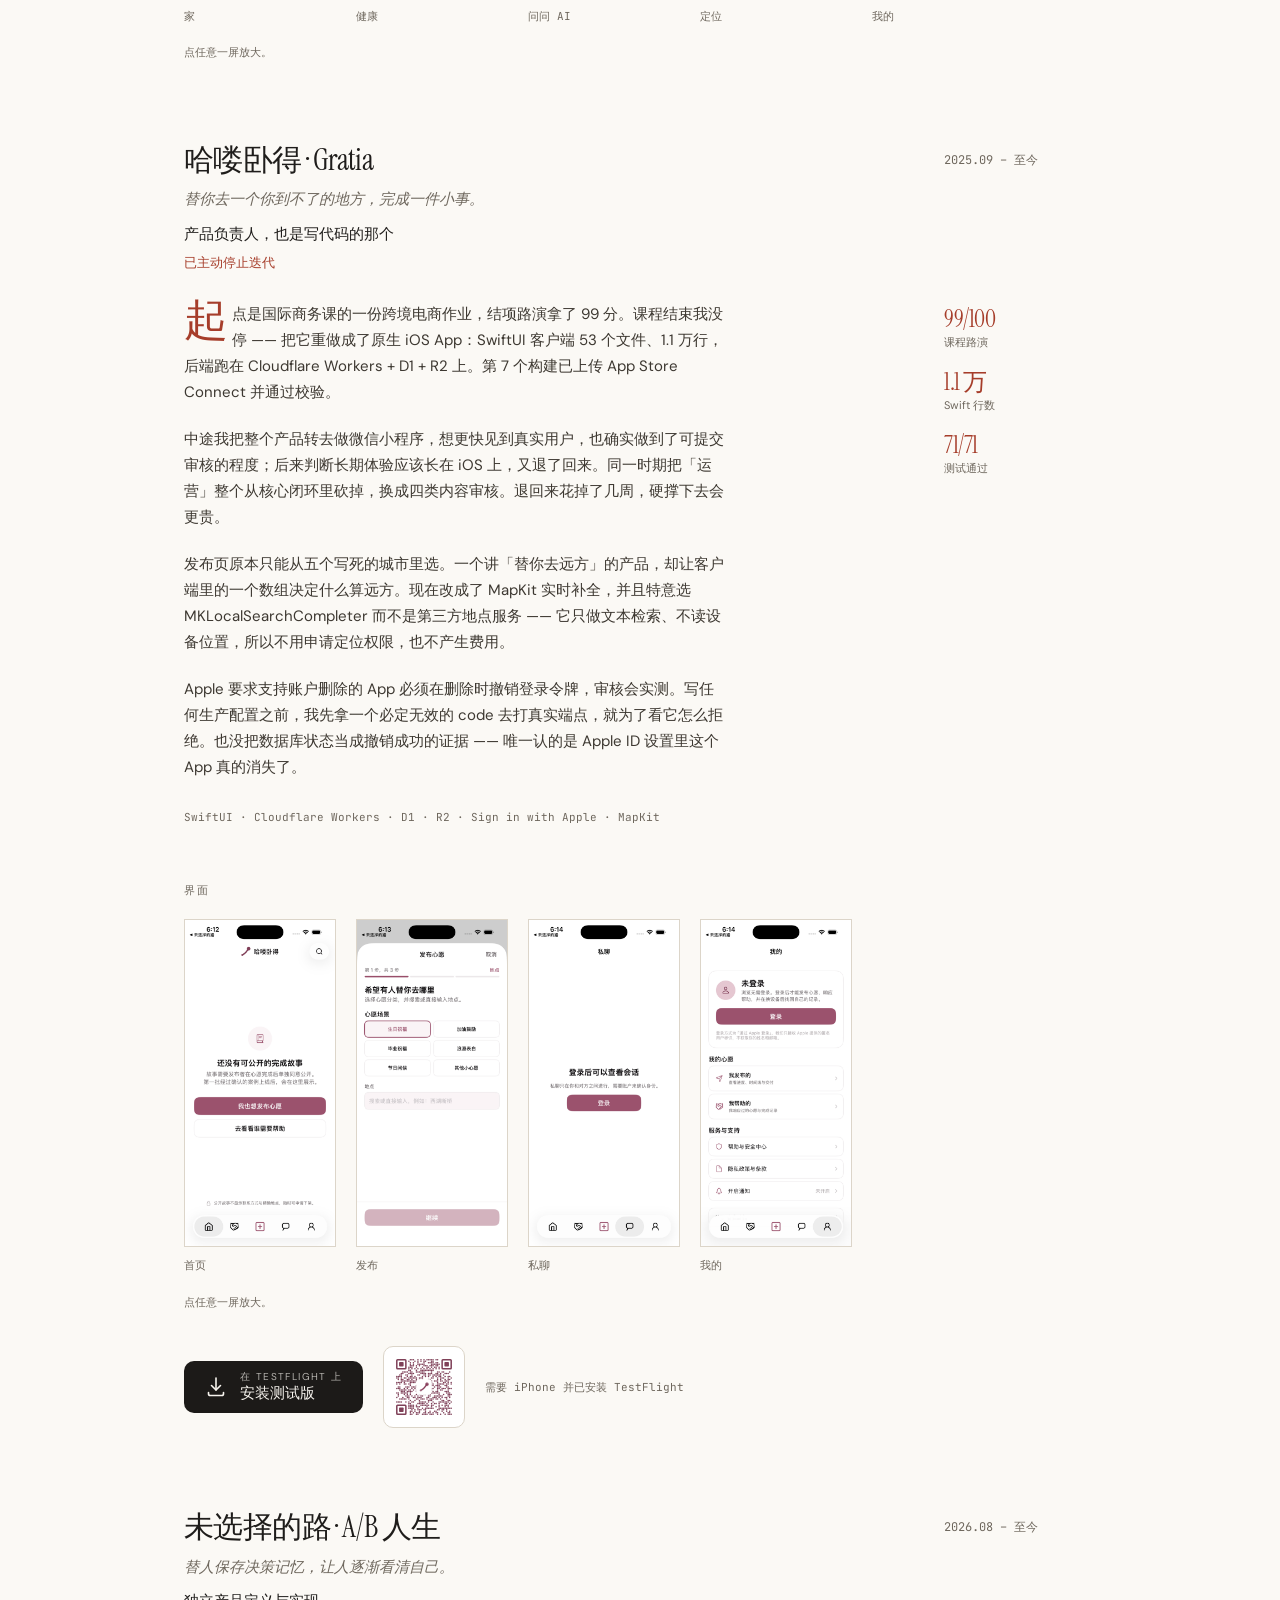
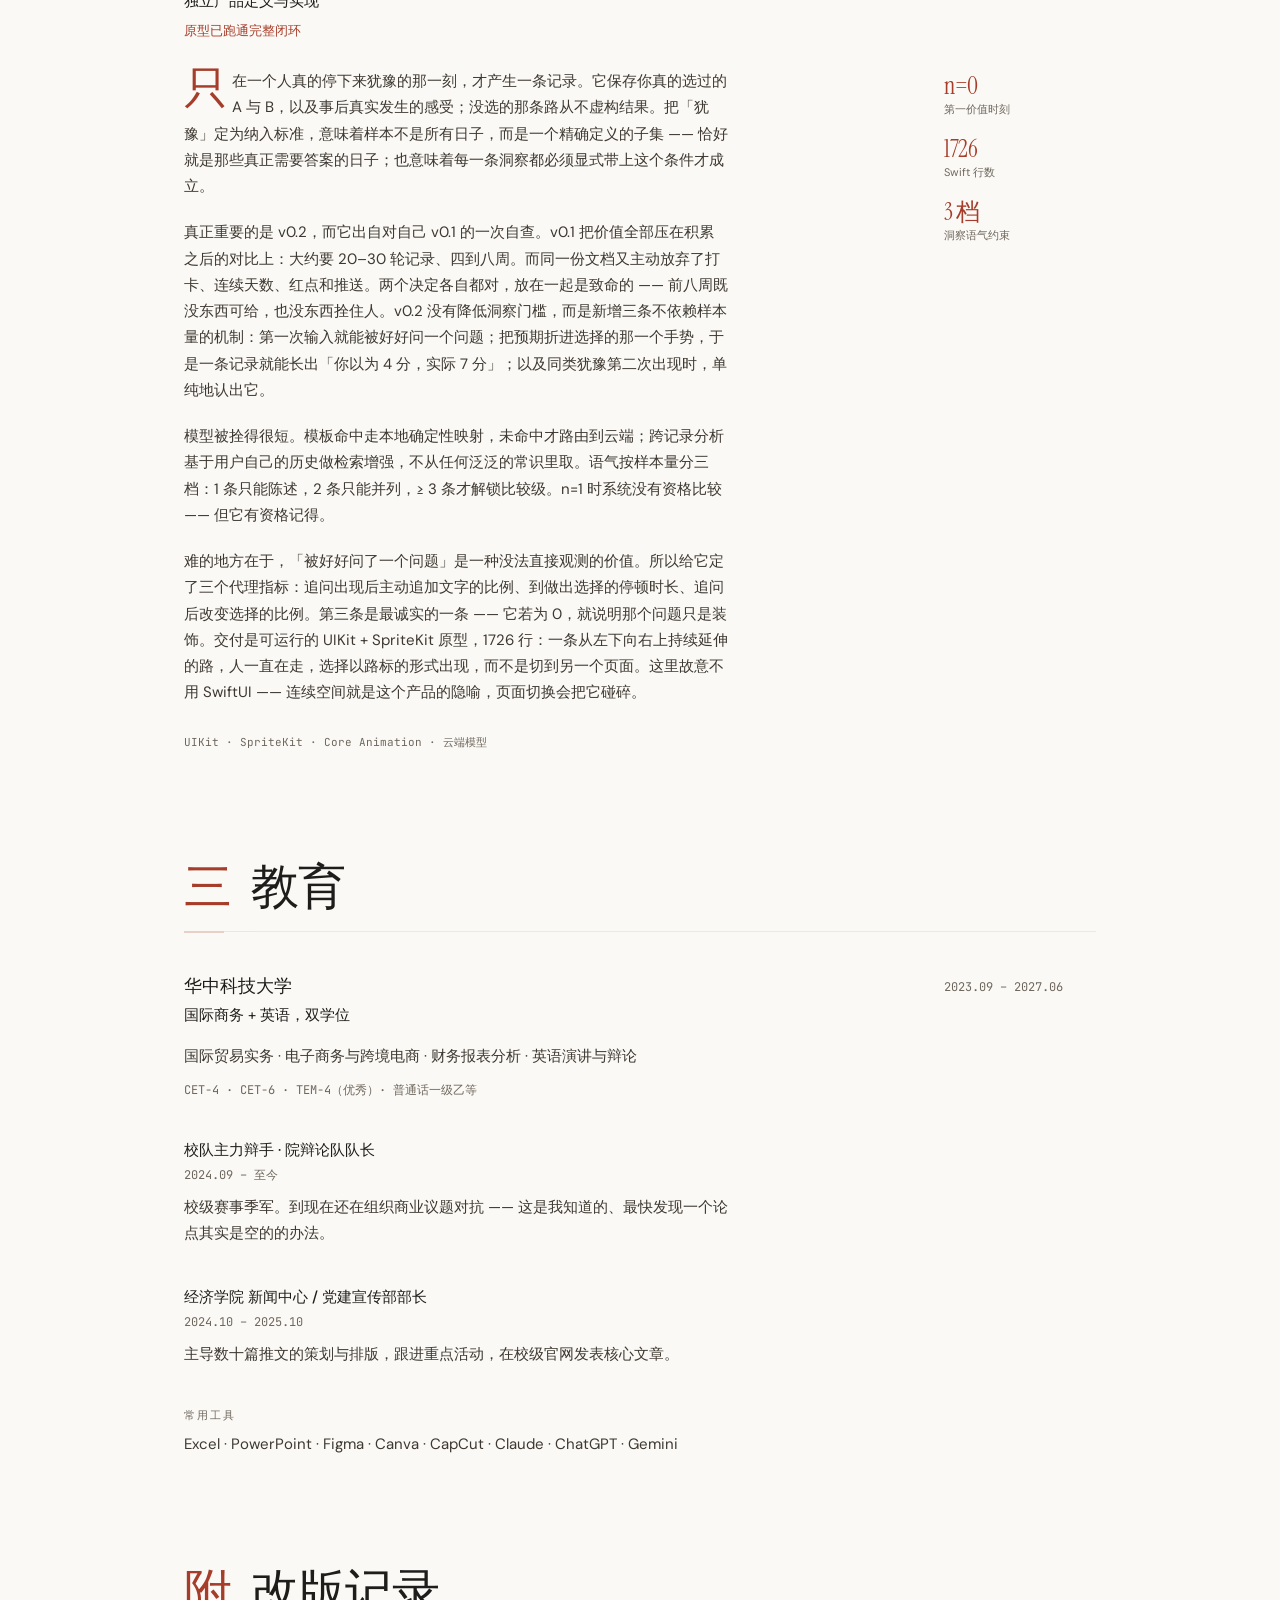
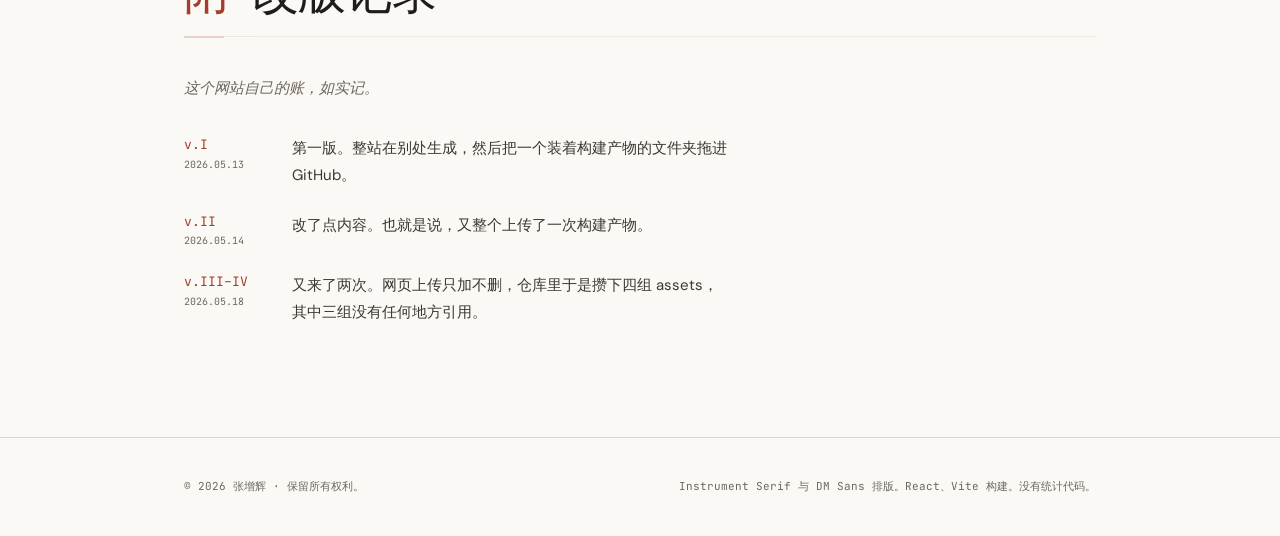
==== commit d0715f91: "删掉奶茶 IP 联名项目、首页版次行、改版记录最后一条" ====
--- a/index.html
+++ b/index.html
@@ -10,8 +10,8 @@
     <meta property="og:description" content="把洞察做成产品，把数据变成增长。" />
     <meta property="og:type" content="profile" />
     <title>张增辉 Hansel Zhang</title>
-    <script type="module" crossorigin src="/assets/index-B3OLP7-8.js"></script>
-    <link rel="stylesheet" crossorigin href="/assets/index-CkdNeQ1-.css">
+    <script type="module" crossorigin src="/assets/index-Cr1tR5-t.js"></script>
+    <link rel="stylesheet" crossorigin href="/assets/index-DEo9_YTl.css">
   </head>
   <body>
     <div id="root"></div>
--- a/assets/index-DEo9_YTl.css
+++ b/assets/index-DEo9_YTl.css
@@ -0,0 +1 @@
+@import "https://fonts.googleapis.com/css2?family=Instrument+Serif:ital@0;1&family=DM+Sans:opsz,wght@9..40,300;9..40,400;9..40,500;9..40,700&family=JetBrains+Mono:wght@400;500&display=swap";*,:before,:after,::backdrop{--tw-border-spacing-x:0;--tw-border-spacing-y:0;--tw-translate-x:0;--tw-translate-y:0;--tw-rotate:0;--tw-skew-x:0;--tw-skew-y:0;--tw-scale-x:1;--tw-scale-y:1;--tw-pan-x: ;--tw-pan-y: ;--tw-pinch-zoom: ;--tw-scroll-snap-strictness:proximity;--tw-gradient-from-position: ;--tw-gradient-via-position: ;--tw-gradient-to-position: ;--tw-ordinal: ;--tw-slashed-zero: ;--tw-numeric-figure: ;--tw-numeric-spacing: ;--tw-numeric-fraction: ;--tw-ring-inset: ;--tw-ring-offset-width:0px;--tw-ring-offset-color:#fff;--tw-ring-color:#3b82f680;--tw-ring-offset-shadow:0 0 #0000;--tw-ring-shadow:0 0 #0000;--tw-shadow:0 0 #0000;--tw-shadow-colored:0 0 #0000;--tw-blur: ;--tw-brightness: ;--tw-contrast: ;--tw-grayscale: ;--tw-hue-rotate: ;--tw-invert: ;--tw-saturate: ;--tw-sepia: ;--tw-drop-shadow: ;--tw-backdrop-blur: ;--tw-backdrop-brightness: ;--tw-backdrop-contrast: ;--tw-backdrop-grayscale: ;--tw-backdrop-hue-rotate: ;--tw-backdrop-invert: ;--tw-backdrop-opacity: ;--tw-backdrop-saturate: ;--tw-backdrop-sepia: ;--tw-contain-size: ;--tw-contain-layout: ;--tw-contain-paint: ;--tw-contain-style: }*,:before,:after{box-sizing:border-box;border:0 solid #e5e7eb}:before,:after{--tw-content:""}html,:host{-webkit-text-size-adjust:100%;tab-size:4;font-feature-settings:normal;font-variation-settings:normal;-webkit-tap-highlight-color:transparent;font-family:DM Sans,PingFang SC,Hiragino Sans GB,ui-sans-serif,system-ui,sans-serif;line-height:1.5}body{line-height:inherit;margin:0}hr{height:0;color:inherit;border-top-width:1px}abbr:where([title]){-webkit-text-decoration:underline dotted;text-decoration:underline dotted}h1,h2,h3,h4,h5,h6{font-size:inherit;font-weight:inherit}a{color:inherit;-webkit-text-decoration:inherit;text-decoration:inherit}b,strong{font-weight:bolder}code,kbd,samp,pre{font-feature-settings:normal;font-variation-settings:normal;font-family:JetBrains Mono,SF Mono,ui-monospace,monospace;font-size:1em}small{font-size:80%}sub,sup{vertical-align:baseline;font-size:75%;line-height:0;position:relative}sub{bottom:-.25em}sup{top:-.5em}table{text-indent:0;border-color:inherit;border-collapse:collapse}button,input,optgroup,select,textarea{font-feature-settings:inherit;font-variation-settings:inherit;font-family:inherit;font-size:100%;font-weight:inherit;line-height:inherit;letter-spacing:inherit;color:inherit;margin:0;padding:0}button,select{text-transform:none}button,input:where([type=button]),input:where([type=reset]),input:where([type=submit]){-webkit-appearance:button;background-color:#0000;background-image:none}:-moz-focusring{outline:auto}:-moz-ui-invalid{box-shadow:none}progress{vertical-align:baseline}::-webkit-inner-spin-button{height:auto}::-webkit-outer-spin-button{height:auto}[type=search]{-webkit-appearance:textfield;outline-offset:-2px}::-webkit-search-decoration{-webkit-appearance:none}::-webkit-file-upload-button{-webkit-appearance:button;font:inherit}summary{display:list-item}blockquote,dl,dd,h1,h2,h3,h4,h5,h6,hr,figure,p,pre{margin:0}fieldset{margin:0;padding:0}legend{padding:0}ol,ul,menu{margin:0;padding:0;list-style:none}dialog{padding:0}textarea{resize:vertical}input::-moz-placeholder{opacity:1;color:#9ca3af}textarea::-moz-placeholder{opacity:1;color:#9ca3af}input::placeholder,textarea::placeholder{opacity:1;color:#9ca3af}button,[role=button]{cursor:pointer}:disabled{cursor:default}img,svg,video,canvas,audio,iframe,embed,object{vertical-align:middle;display:block}img,video{max-width:100%;height:auto}[hidden]:where(:not([hidden=until-found])){display:none}html{scroll-behavior:smooth}body{-webkit-font-smoothing:antialiased;font-feature-settings:"kern" 1;font-family:DM Sans,PingFang SC,ui-sans-serif,system-ui,sans-serif}::selection{background-color:#a63d2a29}.display{letter-spacing:-.02em;font-family:Instrument Serif,Songti SC,Georgia,serif;font-weight:400;line-height:1.02}.sr-only{clip:rect(0, 0, 0, 0);white-space:nowrap;border-width:0;width:1px;height:1px;margin:-1px;padding:0;position:absolute;overflow:hidden}.fixed{position:fixed}.absolute{position:absolute}.relative{position:relative}.sticky{position:sticky}.inset-0{inset:0}.top-0{top:0}.z-30{z-index:30}.z-50{z-index:50}.-mx-6{margin-left:-1.5rem;margin-right:-1.5rem}.mx-auto{margin-left:auto;margin-right:auto}.mb-10{margin-bottom:2.5rem}.mb-11{margin-bottom:2.75rem}.mb-2\.5{margin-bottom:.625rem}.mb-3{margin-bottom:.75rem}.mb-5{margin-bottom:1.25rem}.mb-6{margin-bottom:1.5rem}.mb-7{margin-bottom:1.75rem}.mb-9{margin-bottom:2.25rem}.mr-2\.5{margin-right:.625rem}.mr-5{margin-right:1.25rem}.mt-0\.5{margin-top:.125rem}.mt-1{margin-top:.25rem}.mt-14{margin-top:3.5rem}.mt-2{margin-top:.5rem}.mt-2\.5{margin-top:.625rem}.mt-3{margin-top:.75rem}.mt-4{margin-top:1rem}.mt-5{margin-top:1.25rem}.mt-6{margin-top:1.5rem}.mt-7{margin-top:1.75rem}.mt-8{margin-top:2rem}.mt-9{margin-top:2.25rem}.block{display:block}.flex{display:flex}.inline-flex{display:inline-flex}.hidden{display:none}.aspect-\[9\/19\.5\]{aspect-ratio:9/19.5}.h-14{height:3.5rem}.h-3\.5{height:.875rem}.h-6{height:1.5rem}.h-8{height:2rem}.h-\[15px\]{height:15px}.h-\[18px\]{height:18px}.h-\[68px\]{height:68px}.h-full{height:100%}.max-h-\[78vh\]{max-height:78vh}.max-h-full{max-height:100%}.min-h-screen{min-height:100vh}.w-12{width:3rem}.w-16{width:4rem}.w-3\.5{width:.875rem}.w-6{width:1.5rem}.w-8{width:2rem}.w-\[15px\]{width:15px}.w-\[17rem\]{width:17rem}.w-\[18px\]{width:18px}.w-\[68px\]{width:68px}.w-\[9\.5rem\]{width:9.5rem}.w-auto{width:auto}.w-full{width:100%}.max-w-\[18rem\]{max-width:18rem}.max-w-\[38rem\]{max-width:38rem}.max-w-\[60rem\]{max-width:60rem}.max-w-full{max-width:100%}.max-w-prose{max-width:34rem}.flex-1{flex:1}.shrink-0{flex-shrink:0}.scroll-mt-20{scroll-margin-top:5rem}.flex-col{flex-direction:column}.flex-wrap{flex-wrap:wrap}.items-start{align-items:flex-start}.items-end{align-items:flex-end}.items-center{align-items:center}.items-baseline{align-items:baseline}.justify-center{justify-content:center}.justify-between{justify-content:space-between}.gap-2{gap:.5rem}.gap-2\.5{gap:.625rem}.gap-3{gap:.75rem}.gap-4{gap:1rem}.gap-5{gap:1.25rem}.gap-6{gap:1.5rem}.gap-8{gap:2rem}.gap-x-8{-moz-column-gap:2rem;column-gap:2rem}.gap-y-4{row-gap:1rem}.space-y-10>:not([hidden])~:not([hidden]){--tw-space-y-reverse:0;margin-top:calc(2.5rem * calc(1 - var(--tw-space-y-reverse)));margin-bottom:calc(2.5rem * var(--tw-space-y-reverse))}.space-y-16>:not([hidden])~:not([hidden]){--tw-space-y-reverse:0;margin-top:calc(4rem * calc(1 - var(--tw-space-y-reverse)));margin-bottom:calc(4rem * var(--tw-space-y-reverse))}.space-y-2\.5>:not([hidden])~:not([hidden]){--tw-space-y-reverse:0;margin-top:calc(.625rem * calc(1 - var(--tw-space-y-reverse)));margin-bottom:calc(.625rem * var(--tw-space-y-reverse))}.space-y-20>:not([hidden])~:not([hidden]){--tw-space-y-reverse:0;margin-top:calc(5rem * calc(1 - var(--tw-space-y-reverse)));margin-bottom:calc(5rem * var(--tw-space-y-reverse))}.space-y-28>:not([hidden])~:not([hidden]){--tw-space-y-reverse:0;margin-top:calc(7rem * calc(1 - var(--tw-space-y-reverse)));margin-bottom:calc(7rem * var(--tw-space-y-reverse))}.space-y-5>:not([hidden])~:not([hidden]){--tw-space-y-reverse:0;margin-top:calc(1.25rem * calc(1 - var(--tw-space-y-reverse)));margin-bottom:calc(1.25rem * var(--tw-space-y-reverse))}.space-y-6>:not([hidden])~:not([hidden]){--tw-space-y-reverse:0;margin-top:calc(1.5rem * calc(1 - var(--tw-space-y-reverse)));margin-bottom:calc(1.5rem * var(--tw-space-y-reverse))}.self-center{align-self:center}.overflow-hidden{overflow:hidden}.overflow-x-auto{overflow-x:auto}.whitespace-pre-line{white-space:pre-line}.rounded-\[10px\]{border-radius:10px}.rounded-\[2rem\]{border-radius:2rem}.rounded-full{border-radius:9999px}.border{border-width:1px}.border-b{border-bottom-width:1px}.border-t{border-top-width:1px}.border-dotted{border-style:dotted}.border-\[\#2A2621\]{--tw-border-opacity:1;border-color:rgb(42 38 33/var(--tw-border-opacity,1))}.border-\[\#3A362F\]{--tw-border-opacity:1;border-color:rgb(58 54 47/var(--tw-border-opacity,1))}.border-\[\#C7BFB1\]{--tw-border-opacity:1;border-color:rgb(199 191 177/var(--tw-border-opacity,1))}.border-rule{--tw-border-opacity:1;border-color:rgb(220 213 201/var(--tw-border-opacity,1))}.border-white\/15{border-color:#ffffff26}.bg-\[\#141310\]{--tw-bg-opacity:1;background-color:rgb(20 19 16/var(--tw-bg-opacity,1))}.bg-\[\#1C1A18\]{--tw-bg-opacity:1;background-color:rgb(28 26 24/var(--tw-bg-opacity,1))}.bg-\[\#E8E3D9\]{--tw-bg-opacity:1;background-color:rgb(232 227 217/var(--tw-bg-opacity,1))}.bg-black\/70{background-color:#000000b3}.bg-paper{--tw-bg-opacity:1;background-color:rgb(251 249 245/var(--tw-bg-opacity,1))}.bg-white{--tw-bg-opacity:1;background-color:rgb(255 255 255/var(--tw-bg-opacity,1))}.bg-white\/95{background-color:#fffffff2}.bg-gradient-to-t{background-image:linear-gradient(to top, var(--tw-gradient-stops))}.from-black\/55{--tw-gradient-from:#0000008c var(--tw-gradient-from-position);--tw-gradient-to:#0000 var(--tw-gradient-to-position);--tw-gradient-stops:var(--tw-gradient-from), var(--tw-gradient-to)}.via-transparent{--tw-gradient-to:#0000 var(--tw-gradient-to-position);--tw-gradient-stops:var(--tw-gradient-from), transparent var(--tw-gradient-via-position), var(--tw-gradient-to)}.to-transparent{--tw-gradient-to:transparent var(--tw-gradient-to-position)}.object-cover{-o-object-fit:cover;object-fit:cover}.object-top{-o-object-position:top;object-position:top}.p-1\.5{padding:.375rem}.p-5{padding:1.25rem}.p-6{padding:1.5rem}.px-5{padding-left:1.25rem;padding-right:1.25rem}.px-6{padding-left:1.5rem;padding-right:1.5rem}.py-10{padding-top:2.5rem;padding-bottom:2.5rem}.py-2\.5{padding-top:.625rem;padding-bottom:.625rem}.pb-16{padding-bottom:4rem}.pb-24{padding-bottom:6rem}.pb-28{padding-bottom:7rem}.pb-4{padding-bottom:1rem}.pt-2{padding-top:.5rem}.pt-20{padding-top:5rem}.text-left{text-align:left}.text-center{text-align:center}.text-right{text-align:right}.font-mono{font-family:JetBrains Mono,SF Mono,ui-monospace,monospace}.font-sans{font-family:DM Sans,PingFang SC,Hiragino Sans GB,ui-sans-serif,system-ui,sans-serif}.text-2xl{font-size:1.5rem;line-height:2rem}.text-3xl{font-size:1.875rem;line-height:2.25rem}.text-4xl{font-size:2.25rem;line-height:2.5rem}.text-\[10px\]{font-size:10px}.text-\[11px\]{font-size:11px}.text-\[12px\]{font-size:12px}.text-\[13px\]{font-size:13px}.text-\[15px\]{font-size:15px}.text-\[19px\]{font-size:19px}.text-base{font-size:1rem;line-height:1.5rem}.text-lg{font-size:1.125rem;line-height:1.75rem}.font-medium{font-weight:500}.uppercase{text-transform:uppercase}.italic{font-style:italic}.leading-\[1\.75\]{line-height:1.75}.leading-\[1\.85\]{line-height:1.85}.leading-none{line-height:1}.leading-relaxed{line-height:1.625}.leading-snug{line-height:1.375}.leading-tight{line-height:1.25}.tracking-\[0\.14em\]{letter-spacing:.14em}.tracking-\[0\.18em\]{letter-spacing:.18em}.tracking-\[0\.22em\]{letter-spacing:.22em}.tracking-wide{letter-spacing:.025em}.text-\[\#141310\]{--tw-text-opacity:1;color:rgb(20 19 16/var(--tw-text-opacity,1))}.text-\[\#1C1A18\]{--tw-text-opacity:1;color:rgb(28 26 24/var(--tw-text-opacity,1))}.text-\[\#3A362F\]{--tw-text-opacity:1;color:rgb(58 54 47/var(--tw-text-opacity,1))}.text-\[\#3D3831\]{--tw-text-opacity:1;color:rgb(61 56 49/var(--tw-text-opacity,1))}.text-\[\#6E675D\]{--tw-text-opacity:1;color:rgb(110 103 93/var(--tw-text-opacity,1))}.text-\[\#8F8A80\]{--tw-text-opacity:1;color:rgb(143 138 128/var(--tw-text-opacity,1))}.text-\[\#B5AFA4\]{--tw-text-opacity:1;color:rgb(181 175 164/var(--tw-text-opacity,1))}.text-\[\#B9AF9F\]{--tw-text-opacity:1;color:rgb(185 175 159/var(--tw-text-opacity,1))}.text-\[\#C4BEB3\]{--tw-text-opacity:1;color:rgb(196 190 179/var(--tw-text-opacity,1))}.text-\[\#C9C2B8\]{--tw-text-opacity:1;color:rgb(201 194 184/var(--tw-text-opacity,1))}.text-\[\#E8E3D9\]{--tw-text-opacity:1;color:rgb(232 227 217/var(--tw-text-opacity,1))}.text-\[\#F7F4EE\]{--tw-text-opacity:1;color:rgb(247 244 238/var(--tw-text-opacity,1))}.text-cinnabar{--tw-text-opacity:1;color:rgb(166 61 42/var(--tw-text-opacity,1))}.text-ink{--tw-text-opacity:1;color:rgb(31 29 27/var(--tw-text-opacity,1))}.text-white\/90{color:#ffffffe6}.opacity-70{opacity:.7}.transition-colors{transition-property:color,background-color,border-color,text-decoration-color,fill,stroke;transition-duration:.15s;transition-timing-function:cubic-bezier(.4,0,.2,1)}.duration-300{transition-duration:.3s}.sidenote{font-variant-numeric:tabular-nums}.page{flex-direction:column;justify-content:center;min-height:100svh;display:flex}.hang{position:absolute;top:.15em;right:calc(100% + 1.25rem)}@media (width<=900px){.hang{margin-bottom:.35rem;display:block;position:static}}.rule{opacity:.22;background:currentColor;height:1px}.rule-lead:before{content:"";background:#a63d2a;width:2.5rem;height:2px;margin-bottom:-1.5px;display:block}.link{background-image:linear-gradient(currentColor,currentColor);background-position:0 100%;background-repeat:no-repeat;background-size:100% 1px;padding-bottom:1px;transition:background-size .25s,color .25s}.link:hover{color:#a63d2a;background-size:100% 2px}.dark .link:hover{color:#e08a72}.drop-cap:first-letter{float:left;color:#a63d2a;margin:.06em .09em 0 0;font-family:Instrument Serif,Songti SC,Georgia,serif;font-size:2.9em;line-height:.82}.dark .drop-cap:first-letter{color:#e08a72}.figure{color:#a63d2a;font-family:Instrument Serif,Songti SC,Georgia,serif;font-size:1.15em;line-height:1}.dark .figure{color:#e08a72}.vslider{appearance:none;cursor:ew-resize;background:0 0;width:100%;height:22px}.vslider::-webkit-slider-runnable-track{opacity:.35;background:currentColor;height:1px}.vslider::-moz-range-track{opacity:.35;background:currentColor;height:1px}.vslider::-webkit-slider-thumb{appearance:none;background:#a63d2a;border:none;border-radius:0;width:3px;height:20px;margin-top:-10px}.vslider::-moz-range-thumb{background:#a63d2a;border:none;border-radius:0;width:3px;height:20px}.dark .vslider::-webkit-slider-thumb{background:#e08a72}.dark .vslider::-moz-range-thumb{background:#e08a72}.vslider:focus-visible::-webkit-slider-thumb{outline-offset:2px;outline:2px solid}.vticks{justify-content:space-between;height:4px;display:flex}.vticks span{opacity:.3;background:currentColor;width:1px}.vticks span[data-on=true]{opacity:1;background:#a63d2a}.dark .vticks span[data-on=true]{background:#e08a72}.filmstrip{scrollbar-width:thin}.filmstrip::-webkit-scrollbar{height:3px}.filmstrip::-webkit-scrollbar-thumb{opacity:.3;background:currentColor}@media (prefers-reduced-motion:reduce){html{scroll-behavior:auto}*{transition-duration:.01ms!important}}.hover\:bg-black:hover{--tw-bg-opacity:1;background-color:rgb(0 0 0/var(--tw-bg-opacity,1))}.hover\:bg-white:hover{--tw-bg-opacity:1;background-color:rgb(255 255 255/var(--tw-bg-opacity,1))}.hover\:text-cinnabar:hover{--tw-text-opacity:1;color:rgb(166 61 42/var(--tw-text-opacity,1))}.group:hover .group-hover\:border-\[\#4A453D\]{--tw-border-opacity:1;border-color:rgb(74 69 61/var(--tw-border-opacity,1))}.group:hover .group-hover\:border-\[\#8F8578\]{--tw-border-opacity:1;border-color:rgb(143 133 120/var(--tw-border-opacity,1))}.group:hover .group-hover\:text-cinnabar{--tw-text-opacity:1;color:rgb(166 61 42/var(--tw-text-opacity,1))}.dark\:text-\[\#E08A72\]:is(.dark *),.dark\:hover\:text-\[\#E08A72\]:hover:is(.dark *),.group:hover .dark\:group-hover\:text-\[\#E08A72\]:is(.dark *){--tw-text-opacity:1;color:rgb(224 138 114/var(--tw-text-opacity,1))}@media (width>=640px){.sm\:block{display:block}.sm\:inline{display:inline}.sm\:flex{display:flex}.sm\:w-20{width:5rem}.sm\:flex-row{flex-direction:row}.sm\:items-baseline{align-items:baseline}.sm\:justify-between{justify-content:space-between}.sm\:gap-7{gap:1.75rem}.sm\:pb-20{padding-bottom:5rem}.sm\:pb-28{padding-bottom:7rem}.sm\:pt-24{padding-top:6rem}.sm\:text-5xl{font-size:3rem;line-height:1}.sm\:text-\[21px\]{font-size:21px}.sm\:text-xl{font-size:1.25rem;line-height:1.75rem}}@media (width>=768px){.md\:mt-0{margin-top:0}.md\:mt-1\.5{margin-top:.375rem}.md\:mt-2\.5{margin-top:.625rem}.md\:block{display:block}.md\:grid{display:grid}.md\:grid-cols-\[17rem_minmax\(0\,1fr\)\]{grid-template-columns:17rem minmax(0,1fr)}.md\:grid-cols-\[minmax\(0\,1fr\)_9\.5rem\]{grid-template-columns:minmax(0,1fr) 9.5rem}.md\:flex-row{flex-direction:row}.md\:gap-x-10{-moz-column-gap:2.5rem;column-gap:2.5rem}.md\:gap-x-12{-moz-column-gap:3rem;column-gap:3rem}.md\:space-y-5>:not([hidden])~:not([hidden]){--tw-space-y-reverse:0;margin-top:calc(1.25rem * calc(1 - var(--tw-space-y-reverse)));margin-bottom:calc(1.25rem * var(--tw-space-y-reverse))}}
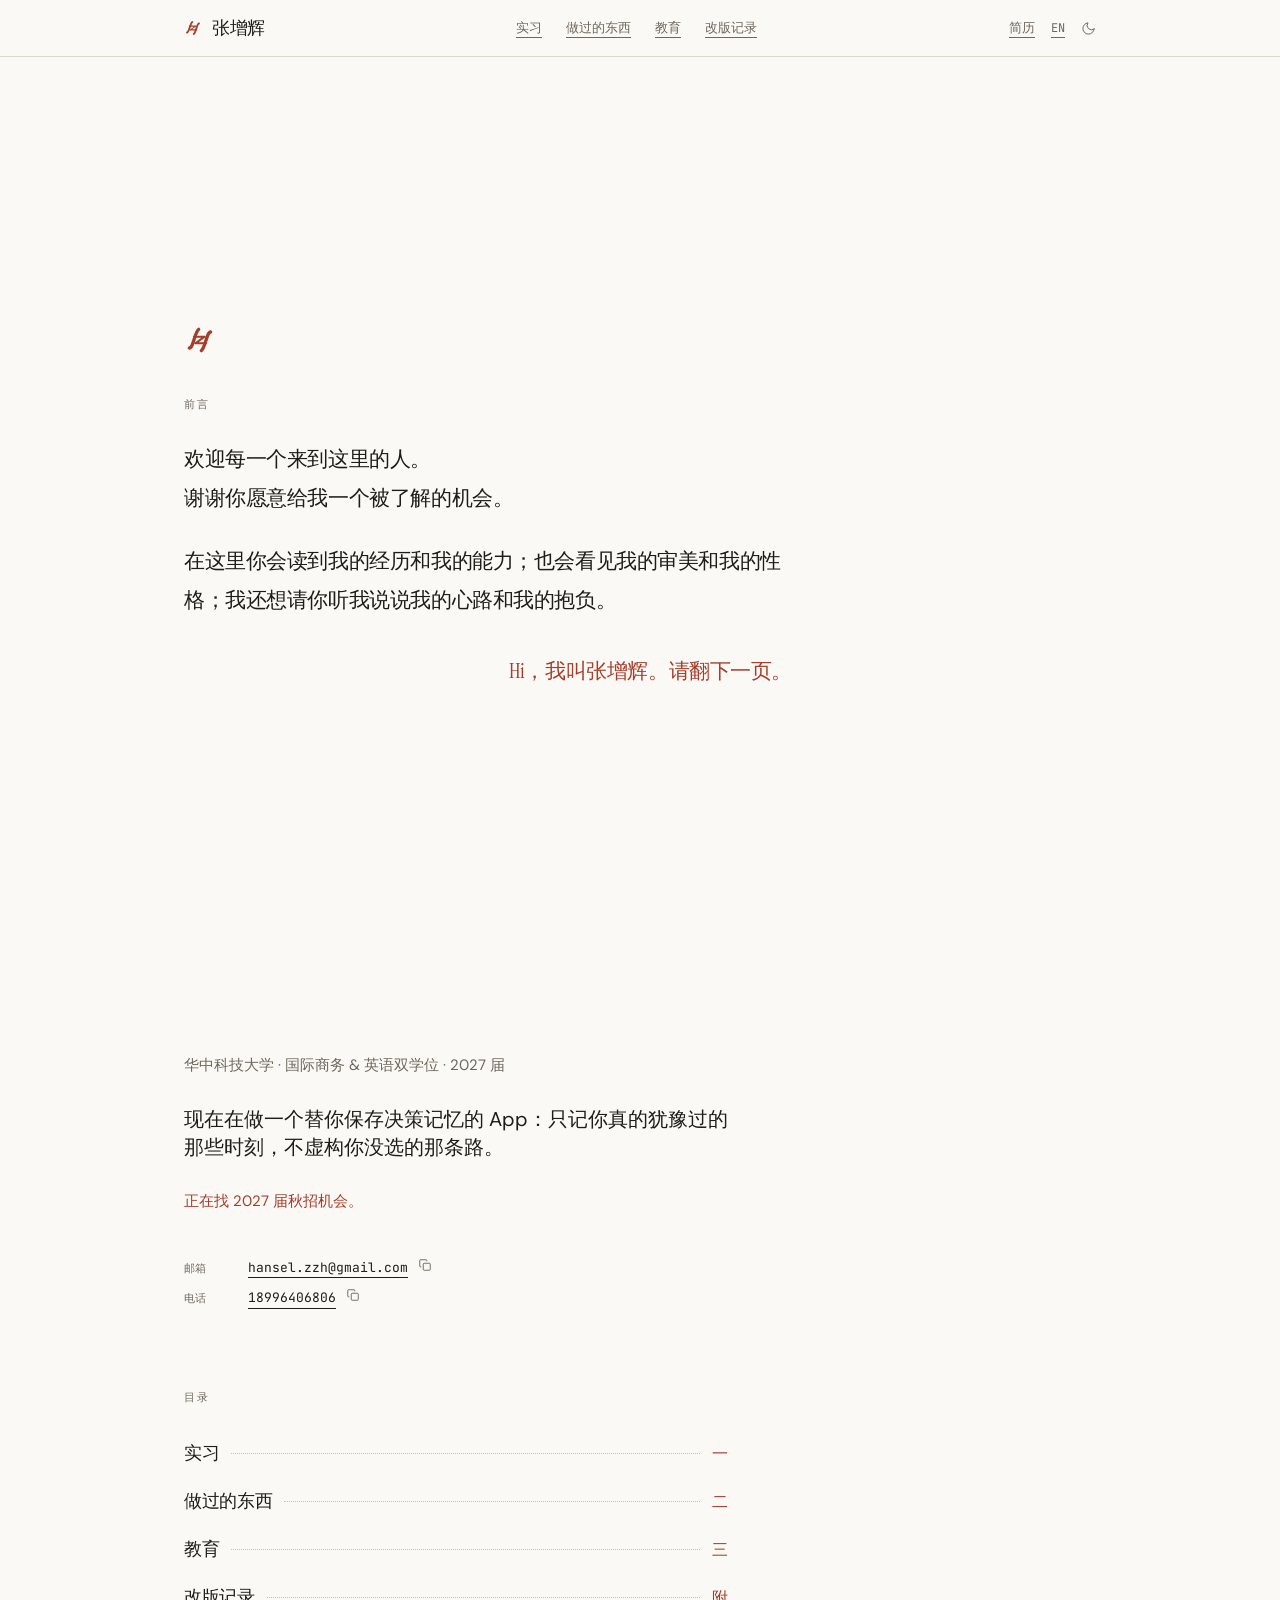
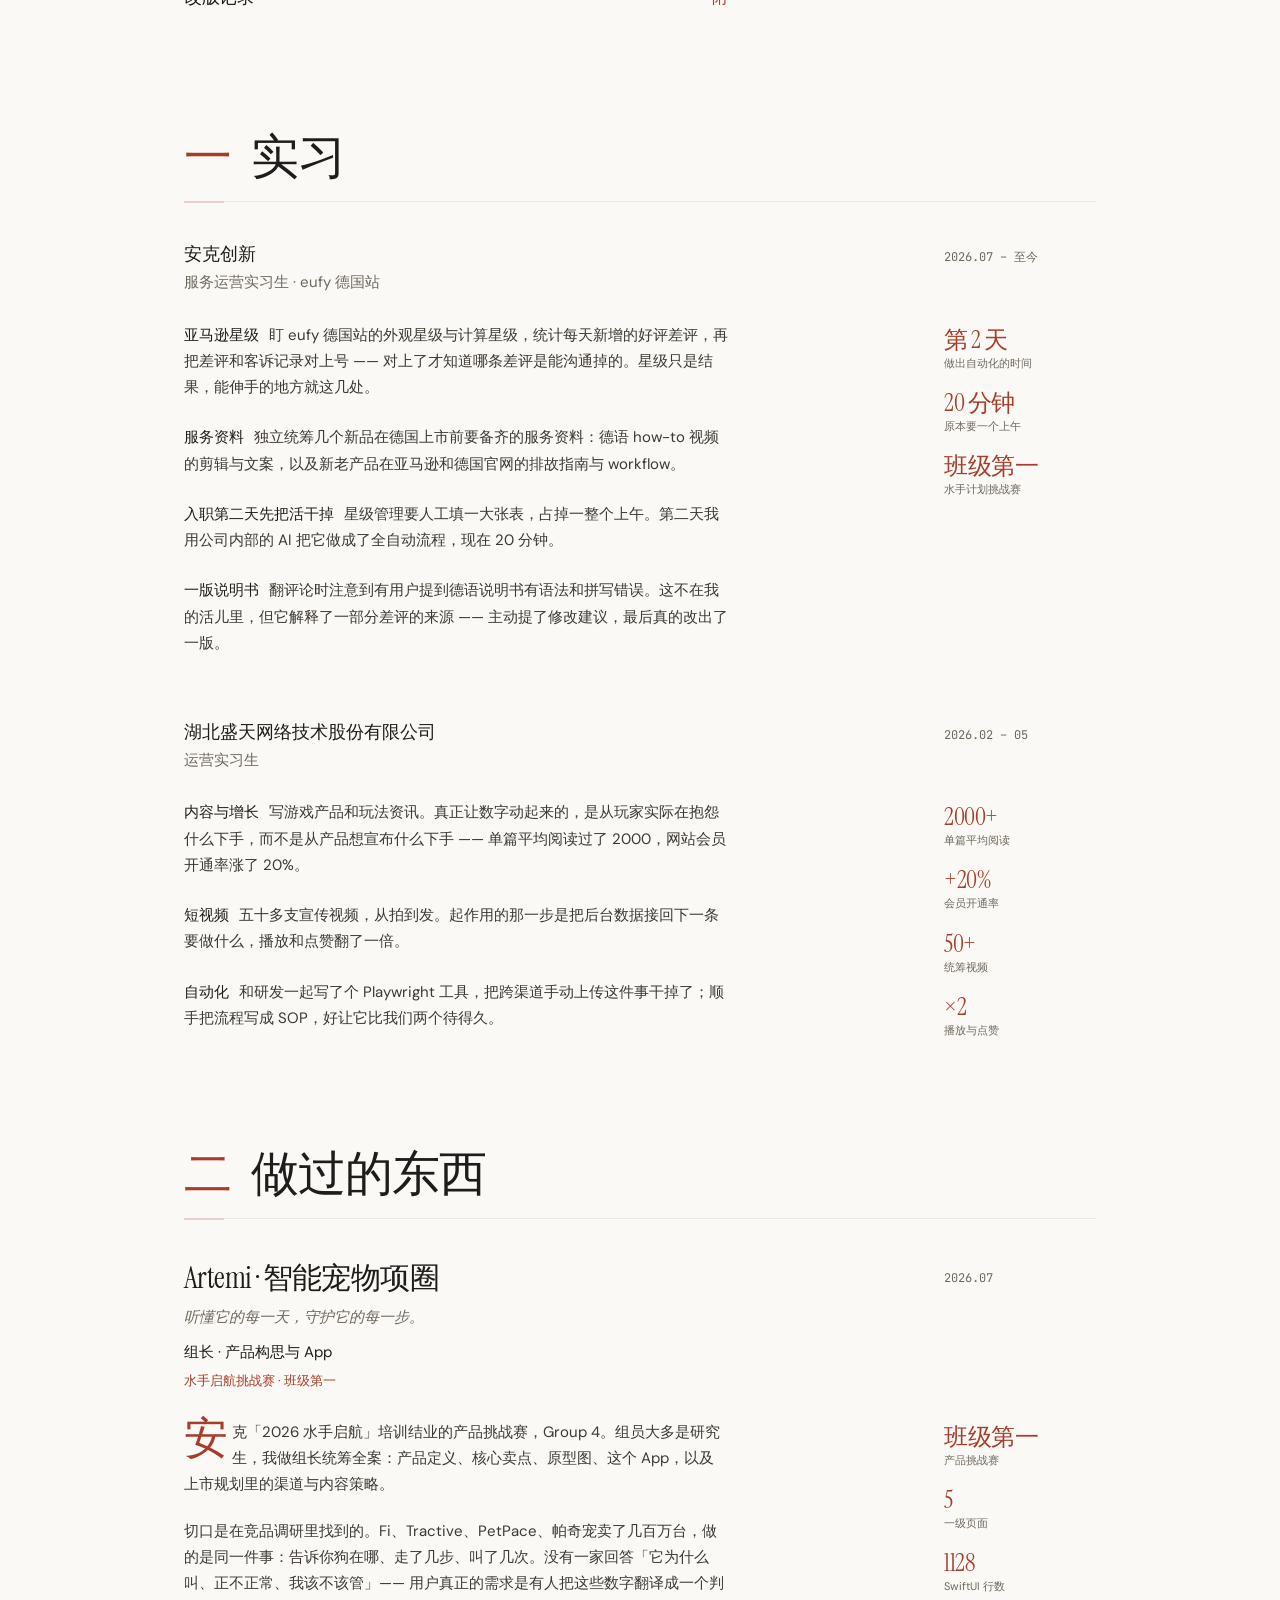
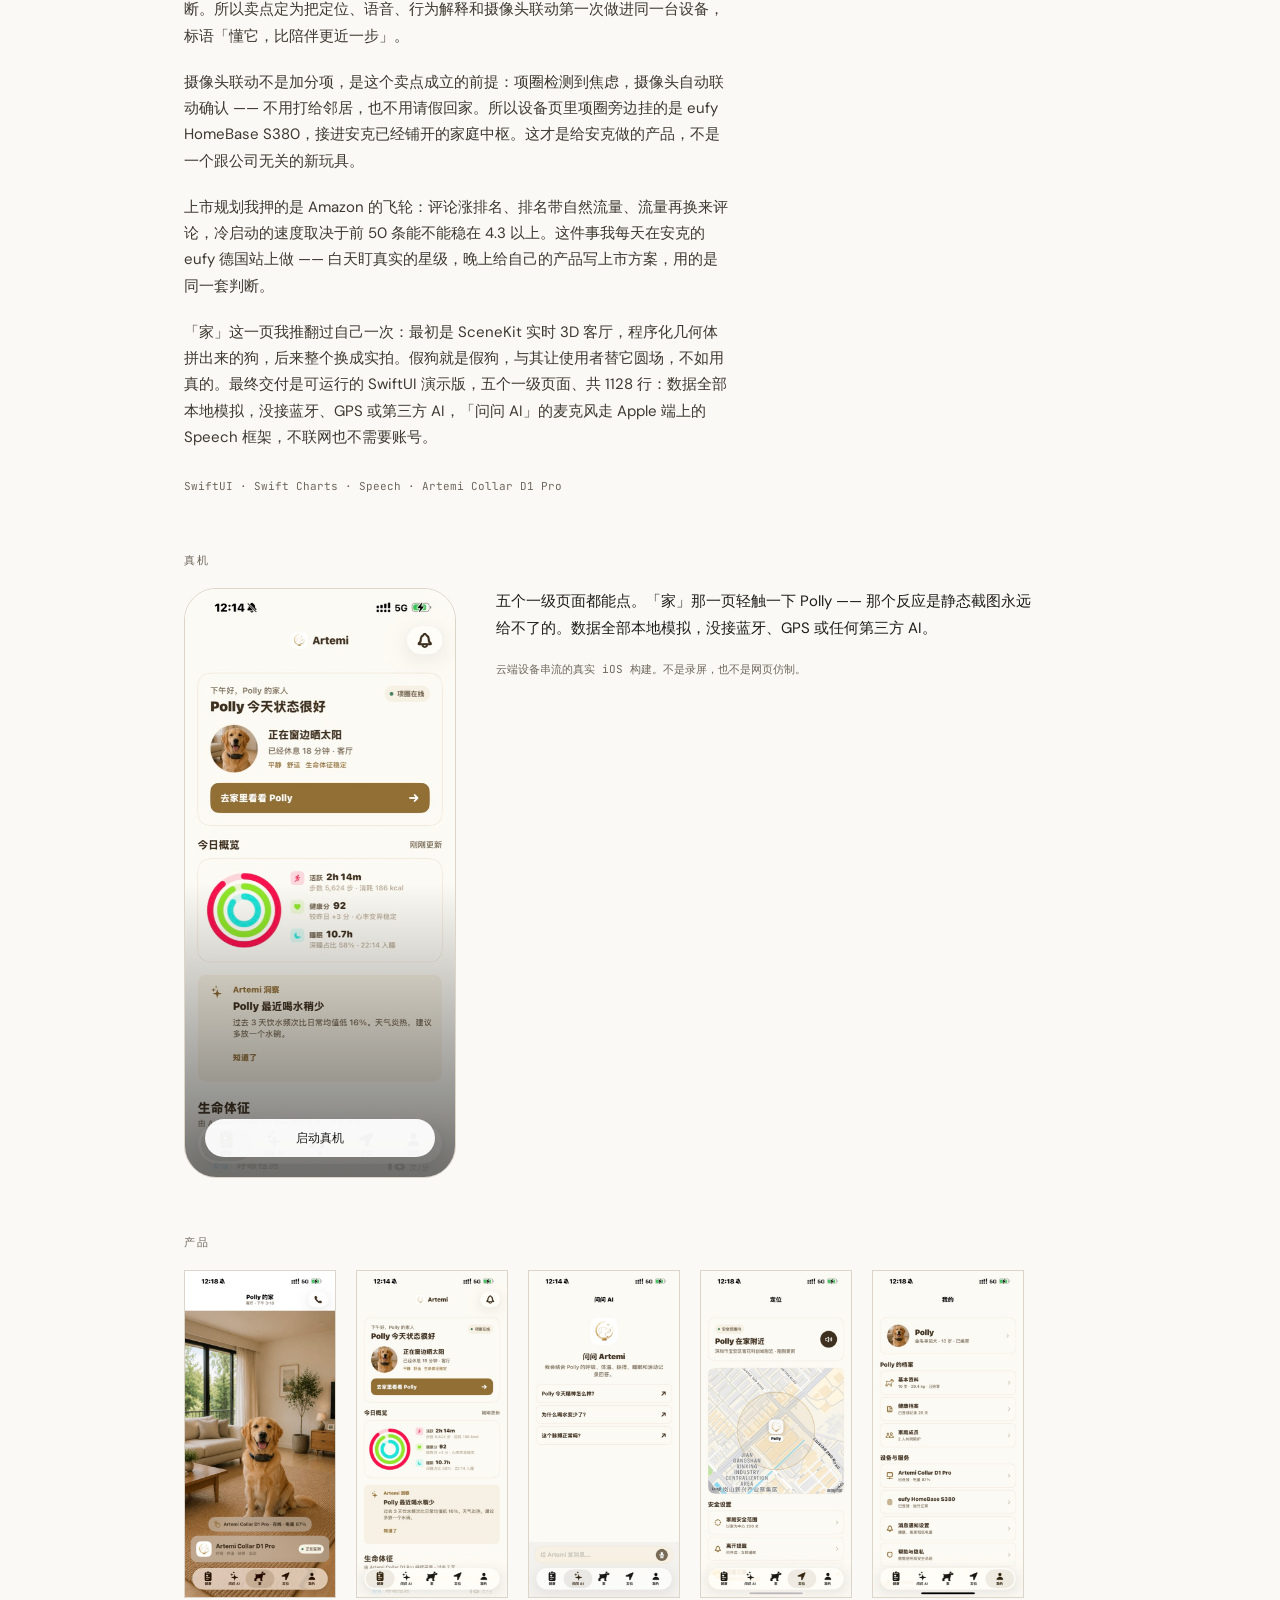
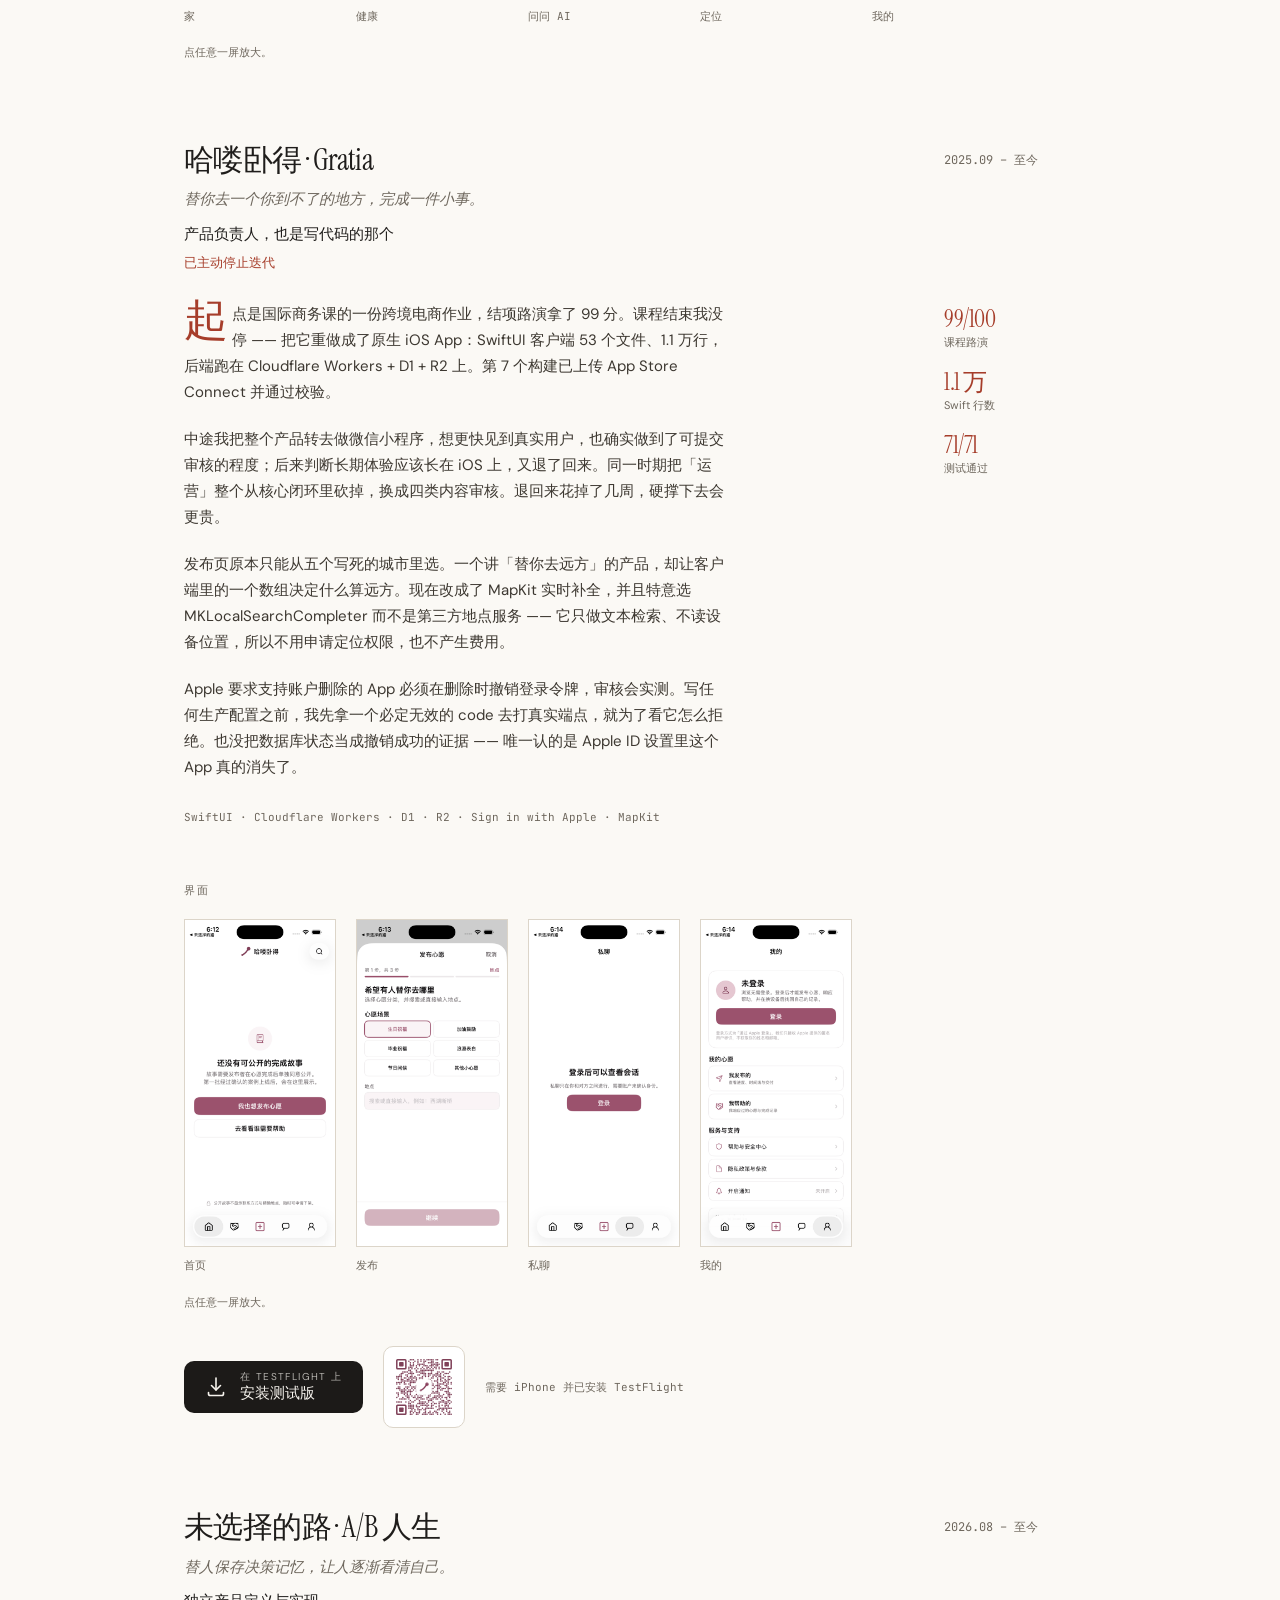
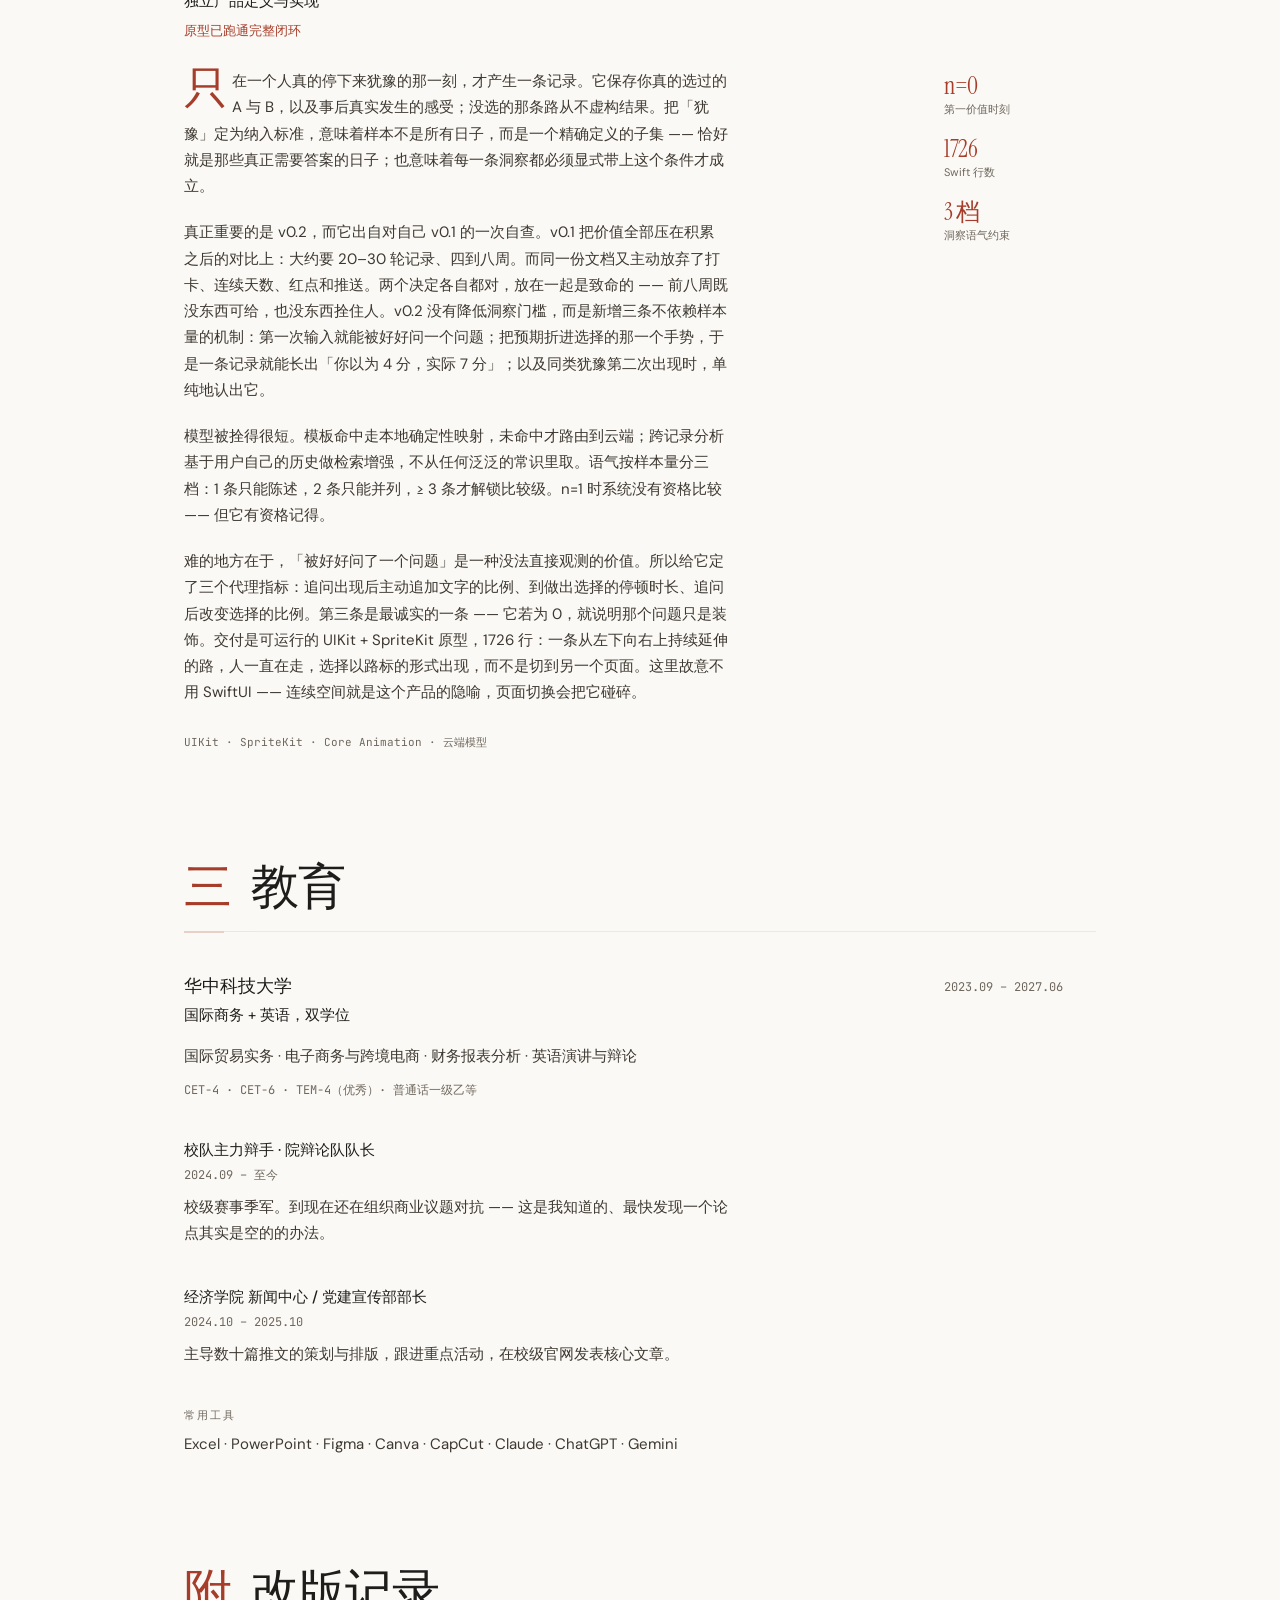
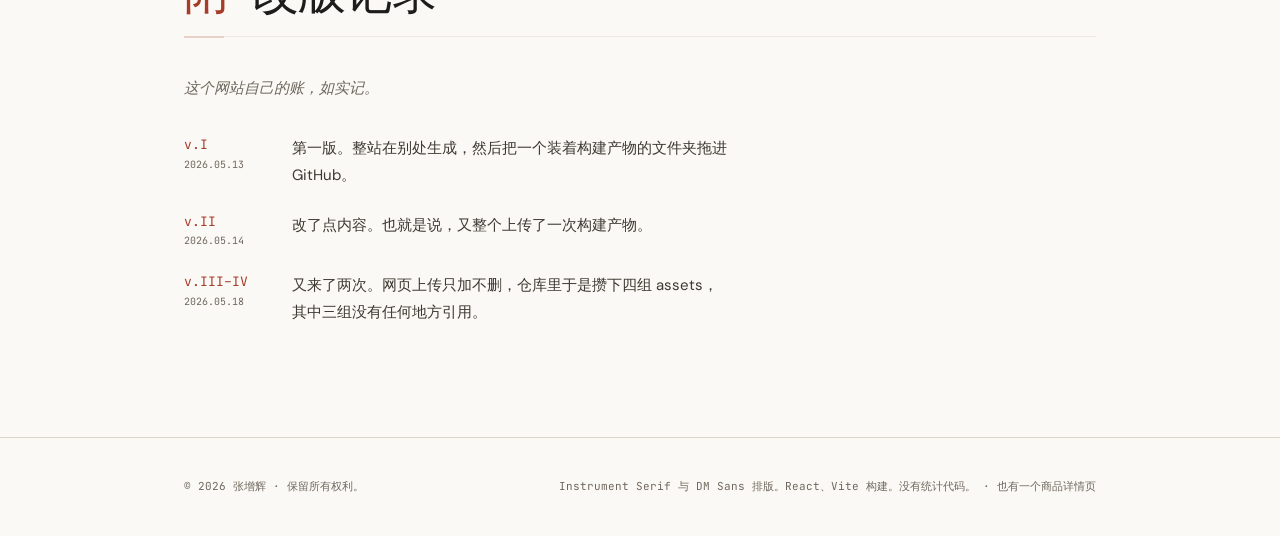
==== commit b2af5434: "加一个彩蛋页：把简历装进电商详情页的壳子里" ====
--- a/index.html
+++ b/index.html
@@ -10,8 +10,9 @@
     <meta property="og:description" content="把洞察做成产品，把数据变成增长。" />
     <meta property="og:type" content="profile" />
     <title>张增辉 Hansel Zhang</title>
-    <script type="module" crossorigin src="/assets/index-Cr1tR5-t.js"></script>
-    <link rel="stylesheet" crossorigin href="/assets/index-DEo9_YTl.css">
+    <script type="module" crossorigin src="/assets/main-D-yC2RFH.js"></script>
+    <link rel="modulepreload" crossorigin href="/assets/jsx-runtime-CnQ7oAvF.js">
+    <link rel="stylesheet" crossorigin href="/assets/jsx-runtime-zaZLJmfc.css">
   </head>
   <body>
     <div id="root"></div>
--- a/assets/jsx-runtime-zaZLJmfc.css
+++ b/assets/jsx-runtime-zaZLJmfc.css
@@ -0,0 +1 @@
+@import "https://fonts.googleapis.com/css2?family=Instrument+Serif:ital@0;1&family=DM+Sans:opsz,wght@9..40,300;9..40,400;9..40,500;9..40,700&family=JetBrains+Mono:wght@400;500&display=swap";*,:before,:after,::backdrop{--tw-border-spacing-x:0;--tw-border-spacing-y:0;--tw-translate-x:0;--tw-translate-y:0;--tw-rotate:0;--tw-skew-x:0;--tw-skew-y:0;--tw-scale-x:1;--tw-scale-y:1;--tw-pan-x: ;--tw-pan-y: ;--tw-pinch-zoom: ;--tw-scroll-snap-strictness:proximity;--tw-gradient-from-position: ;--tw-gradient-via-position: ;--tw-gradient-to-position: ;--tw-ordinal: ;--tw-slashed-zero: ;--tw-numeric-figure: ;--tw-numeric-spacing: ;--tw-numeric-fraction: ;--tw-ring-inset: ;--tw-ring-offset-width:0px;--tw-ring-offset-color:#fff;--tw-ring-color:#3b82f680;--tw-ring-offset-shadow:0 0 #0000;--tw-ring-shadow:0 0 #0000;--tw-shadow:0 0 #0000;--tw-shadow-colored:0 0 #0000;--tw-blur: ;--tw-brightness: ;--tw-contrast: ;--tw-grayscale: ;--tw-hue-rotate: ;--tw-invert: ;--tw-saturate: ;--tw-sepia: ;--tw-drop-shadow: ;--tw-backdrop-blur: ;--tw-backdrop-brightness: ;--tw-backdrop-contrast: ;--tw-backdrop-grayscale: ;--tw-backdrop-hue-rotate: ;--tw-backdrop-invert: ;--tw-backdrop-opacity: ;--tw-backdrop-saturate: ;--tw-backdrop-sepia: ;--tw-contain-size: ;--tw-contain-layout: ;--tw-contain-paint: ;--tw-contain-style: }*,:before,:after{box-sizing:border-box;border:0 solid #e5e7eb}:before,:after{--tw-content:""}html,:host{-webkit-text-size-adjust:100%;tab-size:4;font-feature-settings:normal;font-variation-settings:normal;-webkit-tap-highlight-color:transparent;font-family:DM Sans,PingFang SC,Hiragino Sans GB,ui-sans-serif,system-ui,sans-serif;line-height:1.5}body{line-height:inherit;margin:0}hr{height:0;color:inherit;border-top-width:1px}abbr:where([title]){-webkit-text-decoration:underline dotted;text-decoration:underline dotted}h1,h2,h3,h4,h5,h6{font-size:inherit;font-weight:inherit}a{color:inherit;-webkit-text-decoration:inherit;text-decoration:inherit}b,strong{font-weight:bolder}code,kbd,samp,pre{font-feature-settings:normal;font-variation-settings:normal;font-family:JetBrains Mono,SF Mono,ui-monospace,monospace;font-size:1em}small{font-size:80%}sub,sup{vertical-align:baseline;font-size:75%;line-height:0;position:relative}sub{bottom:-.25em}sup{top:-.5em}table{text-indent:0;border-color:inherit;border-collapse:collapse}button,input,optgroup,select,textarea{font-feature-settings:inherit;font-variation-settings:inherit;font-family:inherit;font-size:100%;font-weight:inherit;line-height:inherit;letter-spacing:inherit;color:inherit;margin:0;padding:0}button,select{text-transform:none}button,input:where([type=button]),input:where([type=reset]),input:where([type=submit]){-webkit-appearance:button;background-color:#0000;background-image:none}:-moz-focusring{outline:auto}:-moz-ui-invalid{box-shadow:none}progress{vertical-align:baseline}::-webkit-inner-spin-button{height:auto}::-webkit-outer-spin-button{height:auto}[type=search]{-webkit-appearance:textfield;outline-offset:-2px}::-webkit-search-decoration{-webkit-appearance:none}::-webkit-file-upload-button{-webkit-appearance:button;font:inherit}summary{display:list-item}blockquote,dl,dd,h1,h2,h3,h4,h5,h6,hr,figure,p,pre{margin:0}fieldset{margin:0;padding:0}legend{padding:0}ol,ul,menu{margin:0;padding:0;list-style:none}dialog{padding:0}textarea{resize:vertical}input::-moz-placeholder{opacity:1;color:#9ca3af}textarea::-moz-placeholder{opacity:1;color:#9ca3af}input::placeholder,textarea::placeholder{opacity:1;color:#9ca3af}button,[role=button]{cursor:pointer}:disabled{cursor:default}img,svg,video,canvas,audio,iframe,embed,object{vertical-align:middle;display:block}img,video{max-width:100%;height:auto}[hidden]:where(:not([hidden=until-found])){display:none}html{scroll-behavior:smooth}body{-webkit-font-smoothing:antialiased;font-feature-settings:"kern" 1;font-family:DM Sans,PingFang SC,ui-sans-serif,system-ui,sans-serif}::selection{background-color:#a63d2a29}.display{letter-spacing:-.02em;font-family:Instrument Serif,Songti SC,Georgia,serif;font-weight:400;line-height:1.02}.sr-only{clip:rect(0, 0, 0, 0);white-space:nowrap;border-width:0;width:1px;height:1px;margin:-1px;padding:0;position:absolute;overflow:hidden}.fixed{position:fixed}.absolute{position:absolute}.relative{position:relative}.sticky{position:sticky}.inset-0{inset:0}.top-0{top:0}.z-10{z-index:10}.z-30{z-index:30}.z-50{z-index:50}.-mx-6{margin-left:-1.5rem;margin-right:-1.5rem}.mx-1{margin-left:.25rem;margin-right:.25rem}.mx-auto{margin-left:auto;margin-right:auto}.mb-1{margin-bottom:.25rem}.mb-1\.5{margin-bottom:.375rem}.mb-10{margin-bottom:2.5rem}.mb-11{margin-bottom:2.75rem}.mb-2{margin-bottom:.5rem}.mb-2\.5{margin-bottom:.625rem}.mb-3{margin-bottom:.75rem}.mb-4{margin-bottom:1rem}.mb-5{margin-bottom:1.25rem}.mb-6{margin-bottom:1.5rem}.mb-7{margin-bottom:1.75rem}.mb-8{margin-bottom:2rem}.mb-9{margin-bottom:2.25rem}.mr-2{margin-right:.5rem}.mr-2\.5{margin-right:.625rem}.mr-5{margin-right:1.25rem}.mt-0\.5{margin-top:.125rem}.mt-1{margin-top:.25rem}.mt-14{margin-top:3.5rem}.mt-16{margin-top:4rem}.mt-2{margin-top:.5rem}.mt-2\.5{margin-top:.625rem}.mt-3{margin-top:.75rem}.mt-4{margin-top:1rem}.mt-5{margin-top:1.25rem}.mt-6{margin-top:1.5rem}.mt-7{margin-top:1.75rem}.mt-8{margin-top:2rem}.mt-9{margin-top:2.25rem}.block{display:block}.flex{display:flex}.inline-flex{display:inline-flex}.grid{display:grid}.hidden{display:none}.aspect-\[16\/10\]{aspect-ratio:16/10}.aspect-\[4\/3\]{aspect-ratio:4/3}.aspect-\[9\/19\.5\]{aspect-ratio:9/19.5}.h-12{height:3rem}.h-14{height:3.5rem}.h-16{height:4rem}.h-3\.5{height:.875rem}.h-5{height:1.25rem}.h-6{height:1.5rem}.h-8{height:2rem}.h-\[15px\]{height:15px}.h-\[18px\]{height:18px}.h-\[68px\]{height:68px}.h-full{height:100%}.max-h-\[78vh\]{max-height:78vh}.max-h-full{max-height:100%}.min-h-screen{min-height:100vh}.w-12{width:3rem}.w-16{width:4rem}.w-24{width:6rem}.w-3\.5{width:.875rem}.w-5{width:1.25rem}.w-6{width:1.5rem}.w-8{width:2rem}.w-\[15px\]{width:15px}.w-\[17rem\]{width:17rem}.w-\[18px\]{width:18px}.w-\[68px\]{width:68px}.w-\[9\.5rem\]{width:9.5rem}.w-auto{width:auto}.w-full{width:100%}.max-w-\[18rem\]{max-width:18rem}.max-w-\[38rem\]{max-width:38rem}.max-w-\[42rem\]{max-width:42rem}.max-w-\[60rem\]{max-width:60rem}.max-w-\[72rem\]{max-width:72rem}.max-w-full{max-width:100%}.max-w-prose{max-width:34rem}.flex-1{flex:1}.shrink-0{flex-shrink:0}.scroll-mt-20{scroll-margin-top:5rem}.flex-col{flex-direction:column}.flex-wrap{flex-wrap:wrap}.items-start{align-items:flex-start}.items-end{align-items:flex-end}.items-center{align-items:center}.items-baseline{align-items:baseline}.justify-center{justify-content:center}.justify-between{justify-content:space-between}.gap-1{gap:.25rem}.gap-1\.5{gap:.375rem}.gap-10{gap:2.5rem}.gap-2{gap:.5rem}.gap-2\.5{gap:.625rem}.gap-3{gap:.75rem}.gap-4{gap:1rem}.gap-5{gap:1.25rem}.gap-6{gap:1.5rem}.gap-8{gap:2rem}.gap-x-8{-moz-column-gap:2rem;column-gap:2rem}.gap-y-4{row-gap:1rem}.space-y-10>:not([hidden])~:not([hidden]){--tw-space-y-reverse:0;margin-top:calc(2.5rem * calc(1 - var(--tw-space-y-reverse)));margin-bottom:calc(2.5rem * var(--tw-space-y-reverse))}.space-y-16>:not([hidden])~:not([hidden]){--tw-space-y-reverse:0;margin-top:calc(4rem * calc(1 - var(--tw-space-y-reverse)));margin-bottom:calc(4rem * var(--tw-space-y-reverse))}.space-y-2\.5>:not([hidden])~:not([hidden]){--tw-space-y-reverse:0;margin-top:calc(.625rem * calc(1 - var(--tw-space-y-reverse)));margin-bottom:calc(.625rem * var(--tw-space-y-reverse))}.space-y-20>:not([hidden])~:not([hidden]){--tw-space-y-reverse:0;margin-top:calc(5rem * calc(1 - var(--tw-space-y-reverse)));margin-bottom:calc(5rem * var(--tw-space-y-reverse))}.space-y-28>:not([hidden])~:not([hidden]){--tw-space-y-reverse:0;margin-top:calc(7rem * calc(1 - var(--tw-space-y-reverse)));margin-bottom:calc(7rem * var(--tw-space-y-reverse))}.space-y-3>:not([hidden])~:not([hidden]){--tw-space-y-reverse:0;margin-top:calc(.75rem * calc(1 - var(--tw-space-y-reverse)));margin-bottom:calc(.75rem * var(--tw-space-y-reverse))}.space-y-5>:not([hidden])~:not([hidden]){--tw-space-y-reverse:0;margin-top:calc(1.25rem * calc(1 - var(--tw-space-y-reverse)));margin-bottom:calc(1.25rem * var(--tw-space-y-reverse))}.space-y-6>:not([hidden])~:not([hidden]){--tw-space-y-reverse:0;margin-top:calc(1.5rem * calc(1 - var(--tw-space-y-reverse)));margin-bottom:calc(1.5rem * var(--tw-space-y-reverse))}.divide-y>:not([hidden])~:not([hidden]){--tw-divide-y-reverse:0;border-top-width:calc(1px * calc(1 - var(--tw-divide-y-reverse)));border-bottom-width:calc(1px * var(--tw-divide-y-reverse))}.divide-rule>:not([hidden])~:not([hidden]){--tw-divide-opacity:1;border-color:rgb(220 213 201/var(--tw-divide-opacity,1))}.self-center{align-self:center}.overflow-hidden{overflow:hidden}.overflow-x-auto{overflow-x:auto}.whitespace-pre-line{white-space:pre-line}.rounded-2xl{border-radius:1rem}.rounded-\[10px\]{border-radius:10px}.rounded-\[2rem\]{border-radius:2rem}.rounded-full{border-radius:9999px}.rounded-lg{border-radius:.5rem}.rounded-xl{border-radius:.75rem}.border{border-width:1px}.border-2{border-width:2px}.border-b{border-bottom-width:1px}.border-t{border-top-width:1px}.border-dotted{border-style:dotted}.border-\[\#2A2621\]{--tw-border-opacity:1;border-color:rgb(42 38 33/var(--tw-border-opacity,1))}.border-\[\#3A362F\]{--tw-border-opacity:1;border-color:rgb(58 54 47/var(--tw-border-opacity,1))}.border-\[\#C7BFB1\]{--tw-border-opacity:1;border-color:rgb(199 191 177/var(--tw-border-opacity,1))}.border-cinnabar{--tw-border-opacity:1;border-color:rgb(166 61 42/var(--tw-border-opacity,1))}.border-cinnabar\/20{border-color:#a63d2a33}.border-ink\/20{border-color:#1f1d1b33}.border-rule{--tw-border-opacity:1;border-color:rgb(220 213 201/var(--tw-border-opacity,1))}.border-white\/15{border-color:#ffffff26}.bg-\[\#141310\]{--tw-bg-opacity:1;background-color:rgb(20 19 16/var(--tw-bg-opacity,1))}.bg-\[\#1C1A18\]{--tw-bg-opacity:1;background-color:rgb(28 26 24/var(--tw-bg-opacity,1))}.bg-\[\#E8E3D9\]{--tw-bg-opacity:1;background-color:rgb(232 227 217/var(--tw-bg-opacity,1))}.bg-black\/70{background-color:#000000b3}.bg-cinnabar{--tw-bg-opacity:1;background-color:rgb(166 61 42/var(--tw-bg-opacity,1))}.bg-cinnabar\/\[0\.06\]{background-color:#a63d2a0f}.bg-cinnabar\/\[0\.08\]{background-color:#a63d2a14}.bg-ink{--tw-bg-opacity:1;background-color:rgb(31 29 27/var(--tw-bg-opacity,1))}.bg-paper{--tw-bg-opacity:1;background-color:rgb(251 249 245/var(--tw-bg-opacity,1))}.bg-paper\/90{background-color:#fbf9f5e6}.bg-white{--tw-bg-opacity:1;background-color:rgb(255 255 255/var(--tw-bg-opacity,1))}.bg-white\/95{background-color:#fffffff2}.bg-gradient-to-t{background-image:linear-gradient(to top, var(--tw-gradient-stops))}.from-black\/55{--tw-gradient-from:#0000008c var(--tw-gradient-from-position);--tw-gradient-to:#0000 var(--tw-gradient-to-position);--tw-gradient-stops:var(--tw-gradient-from), var(--tw-gradient-to)}.via-transparent{--tw-gradient-to:#0000 var(--tw-gradient-to-position);--tw-gradient-stops:var(--tw-gradient-from), transparent var(--tw-gradient-via-position), var(--tw-gradient-to)}.to-transparent{--tw-gradient-to:transparent var(--tw-gradient-to-position)}.object-cover{-o-object-fit:cover;object-fit:cover}.object-top{-o-object-position:top;object-position:top}.p-1\.5{padding:.375rem}.p-4{padding:1rem}.p-5{padding:1.25rem}.p-6{padding:1.5rem}.px-2\.5{padding-left:.625rem;padding-right:.625rem}.px-4{padding-left:1rem;padding-right:1rem}.px-5{padding-left:1.25rem;padding-right:1.25rem}.px-6{padding-left:1.5rem;padding-right:1.5rem}.py-1{padding-top:.25rem;padding-bottom:.25rem}.py-10{padding-top:2.5rem;padding-bottom:2.5rem}.py-2{padding-top:.5rem;padding-bottom:.5rem}.py-2\.5{padding-top:.625rem;padding-bottom:.625rem}.py-3{padding-top:.75rem;padding-bottom:.75rem}.pb-1{padding-bottom:.25rem}.pb-16{padding-bottom:4rem}.pb-24{padding-bottom:6rem}.pb-28{padding-bottom:7rem}.pb-4{padding-bottom:1rem}.pt-0\.5{padding-top:.125rem}.pt-2{padding-top:.5rem}.pt-20{padding-top:5rem}.pt-8{padding-top:2rem}.text-left{text-align:left}.text-center{text-align:center}.text-right{text-align:right}.font-mono{font-family:JetBrains Mono,SF Mono,ui-monospace,monospace}.font-sans{font-family:DM Sans,PingFang SC,Hiragino Sans GB,ui-sans-serif,system-ui,sans-serif}.text-2xl{font-size:1.5rem;line-height:2rem}.text-3xl{font-size:1.875rem;line-height:2.25rem}.text-4xl{font-size:2.25rem;line-height:2.5rem}.text-\[10px\]{font-size:10px}.text-\[11px\]{font-size:11px}.text-\[12px\]{font-size:12px}.text-\[13px\]{font-size:13px}.text-\[14px\]{font-size:14px}.text-\[15px\]{font-size:15px}.text-\[19px\]{font-size:19px}.text-base{font-size:1rem;line-height:1.5rem}.text-lg{font-size:1.125rem;line-height:1.75rem}.font-medium{font-weight:500}.uppercase{text-transform:uppercase}.italic{font-style:italic}.not-italic{font-style:normal}.leading-\[1\.75\]{line-height:1.75}.leading-\[1\.85\]{line-height:1.85}.leading-none{line-height:1}.leading-relaxed{line-height:1.625}.leading-snug{line-height:1.375}.leading-tight{line-height:1.25}.tracking-\[0\.14em\]{letter-spacing:.14em}.tracking-\[0\.18em\]{letter-spacing:.18em}.tracking-\[0\.22em\]{letter-spacing:.22em}.tracking-wide{letter-spacing:.025em}.text-\[\#141310\]{--tw-text-opacity:1;color:rgb(20 19 16/var(--tw-text-opacity,1))}.text-\[\#1C1A18\]{--tw-text-opacity:1;color:rgb(28 26 24/var(--tw-text-opacity,1))}.text-\[\#3A362F\]{--tw-text-opacity:1;color:rgb(58 54 47/var(--tw-text-opacity,1))}.text-\[\#3D3831\]{--tw-text-opacity:1;color:rgb(61 56 49/var(--tw-text-opacity,1))}.text-\[\#6E675D\]{--tw-text-opacity:1;color:rgb(110 103 93/var(--tw-text-opacity,1))}.text-\[\#8F8A80\]{--tw-text-opacity:1;color:rgb(143 138 128/var(--tw-text-opacity,1))}.text-\[\#B5AFA4\]{--tw-text-opacity:1;color:rgb(181 175 164/var(--tw-text-opacity,1))}.text-\[\#B9AF9F\]{--tw-text-opacity:1;color:rgb(185 175 159/var(--tw-text-opacity,1))}.text-\[\#C4BEB3\]{--tw-text-opacity:1;color:rgb(196 190 179/var(--tw-text-opacity,1))}.text-\[\#C9C2B8\]{--tw-text-opacity:1;color:rgb(201 194 184/var(--tw-text-opacity,1))}.text-\[\#E8E3D9\]{--tw-text-opacity:1;color:rgb(232 227 217/var(--tw-text-opacity,1))}.text-\[\#F7F4EE\]{--tw-text-opacity:1;color:rgb(247 244 238/var(--tw-text-opacity,1))}.text-cinnabar{--tw-text-opacity:1;color:rgb(166 61 42/var(--tw-text-opacity,1))}.text-ink{--tw-text-opacity:1;color:rgb(31 29 27/var(--tw-text-opacity,1))}.text-ink\/30{color:#1f1d1b4d}.text-ink\/40{color:#1f1d1b66}.text-ink\/50{color:#1f1d1b80}.text-ink\/60{color:#1f1d1b99}.text-ink\/70{color:#1f1d1bb3}.text-paper{--tw-text-opacity:1;color:rgb(251 249 245/var(--tw-text-opacity,1))}.text-white{--tw-text-opacity:1;color:rgb(255 255 255/var(--tw-text-opacity,1))}.text-white\/90{color:#ffffffe6}.line-through{text-decoration-line:line-through}.opacity-70{opacity:.7}.backdrop-blur{--tw-backdrop-blur:blur(8px);-webkit-backdrop-filter:var(--tw-backdrop-blur) var(--tw-backdrop-brightness) var(--tw-backdrop-contrast) var(--tw-backdrop-grayscale) var(--tw-backdrop-hue-rotate) var(--tw-backdrop-invert) var(--tw-backdrop-opacity) var(--tw-backdrop-saturate) var(--tw-backdrop-sepia);backdrop-filter:var(--tw-backdrop-blur) var(--tw-backdrop-brightness) var(--tw-backdrop-contrast) var(--tw-backdrop-grayscale) var(--tw-backdrop-hue-rotate) var(--tw-backdrop-invert) var(--tw-backdrop-opacity) var(--tw-backdrop-saturate) var(--tw-backdrop-sepia)}.transition-colors{transition-property:color,background-color,border-color,text-decoration-color,fill,stroke;transition-duration:.15s;transition-timing-function:cubic-bezier(.4,0,.2,1)}.transition-transform{transition-property:transform;transition-duration:.15s;transition-timing-function:cubic-bezier(.4,0,.2,1)}.duration-300{transition-duration:.3s}.sidenote{font-variant-numeric:tabular-nums}.page{flex-direction:column;justify-content:center;min-height:100svh;display:flex}.hang{position:absolute;top:.15em;right:calc(100% + 1.25rem)}@media (width<=900px){.hang{margin-bottom:.35rem;display:block;position:static}}.rule{opacity:.22;background:currentColor;height:1px}.rule-lead:before{content:"";background:#a63d2a;width:2.5rem;height:2px;margin-bottom:-1.5px;display:block}.link{background-image:linear-gradient(currentColor,currentColor);background-position:0 100%;background-repeat:no-repeat;background-size:100% 1px;padding-bottom:1px;transition:background-size .25s,color .25s}.link:hover{color:#a63d2a;background-size:100% 2px}.dark .link:hover{color:#e08a72}.drop-cap:first-letter{float:left;color:#a63d2a;margin:.06em .09em 0 0;font-family:Instrument Serif,Songti SC,Georgia,serif;font-size:2.9em;line-height:.82}.dark .drop-cap:first-letter{color:#e08a72}.figure{color:#a63d2a;font-family:Instrument Serif,Songti SC,Georgia,serif;font-size:1.15em;line-height:1}.dark .figure{color:#e08a72}.vslider{appearance:none;cursor:ew-resize;background:0 0;width:100%;height:22px}.vslider::-webkit-slider-runnable-track{opacity:.35;background:currentColor;height:1px}.vslider::-moz-range-track{opacity:.35;background:currentColor;height:1px}.vslider::-webkit-slider-thumb{appearance:none;background:#a63d2a;border:none;border-radius:0;width:3px;height:20px;margin-top:-10px}.vslider::-moz-range-thumb{background:#a63d2a;border:none;border-radius:0;width:3px;height:20px}.dark .vslider::-webkit-slider-thumb{background:#e08a72}.dark .vslider::-moz-range-thumb{background:#e08a72}.vslider:focus-visible::-webkit-slider-thumb{outline-offset:2px;outline:2px solid}.vticks{justify-content:space-between;height:4px;display:flex}.vticks span{opacity:.3;background:currentColor;width:1px}.vticks span[data-on=true]{opacity:1;background:#a63d2a}.dark .vticks span[data-on=true]{background:#e08a72}.filmstrip{scrollbar-width:thin}.filmstrip::-webkit-scrollbar{height:3px}.filmstrip::-webkit-scrollbar-thumb{opacity:.3;background:currentColor}@media (prefers-reduced-motion:reduce){html{scroll-behavior:auto}*{transition-duration:.01ms!important}}.hover\:border-ink\/30:hover{border-color:#1f1d1b4d}.hover\:border-ink\/40:hover{border-color:#1f1d1b66}.hover\:bg-\[\#8A3423\]:hover{--tw-bg-opacity:1;background-color:rgb(138 52 35/var(--tw-bg-opacity,1))}.hover\:bg-black:hover{--tw-bg-opacity:1;background-color:rgb(0 0 0/var(--tw-bg-opacity,1))}.hover\:bg-white:hover{--tw-bg-opacity:1;background-color:rgb(255 255 255/var(--tw-bg-opacity,1))}.hover\:text-cinnabar:hover{--tw-text-opacity:1;color:rgb(166 61 42/var(--tw-text-opacity,1))}.hover\:text-ink:hover{--tw-text-opacity:1;color:rgb(31 29 27/var(--tw-text-opacity,1))}.group:hover .group-hover\:scale-105{--tw-scale-x:1.05;--tw-scale-y:1.05;transform:translate(var(--tw-translate-x), var(--tw-translate-y)) rotate(var(--tw-rotate)) skewX(var(--tw-skew-x)) skewY(var(--tw-skew-y)) scaleX(var(--tw-scale-x)) scaleY(var(--tw-scale-y))}.group:hover .group-hover\:border-\[\#4A453D\]{--tw-border-opacity:1;border-color:rgb(74 69 61/var(--tw-border-opacity,1))}.group:hover .group-hover\:border-\[\#8F8578\]{--tw-border-opacity:1;border-color:rgb(143 133 120/var(--tw-border-opacity,1))}.group:hover .group-hover\:text-cinnabar{--tw-text-opacity:1;color:rgb(166 61 42/var(--tw-text-opacity,1))}.dark\:text-\[\#E08A72\]:is(.dark *),.dark\:hover\:text-\[\#E08A72\]:hover:is(.dark *),.group:hover .dark\:group-hover\:text-\[\#E08A72\]:is(.dark *){--tw-text-opacity:1;color:rgb(224 138 114/var(--tw-text-opacity,1))}@media (width>=640px){.sm\:block{display:block}.sm\:inline{display:inline}.sm\:flex{display:flex}.sm\:w-20{width:5rem}.sm\:grid-cols-3{grid-template-columns:repeat(3,minmax(0,1fr))}.sm\:flex-row{flex-direction:row}.sm\:items-baseline{align-items:baseline}.sm\:justify-between{justify-content:space-between}.sm\:gap-7{gap:1.75rem}.sm\:pb-20{padding-bottom:5rem}.sm\:pb-28{padding-bottom:7rem}.sm\:pt-24{padding-top:6rem}.sm\:text-5xl{font-size:3rem;line-height:1}.sm\:text-\[21px\]{font-size:21px}.sm\:text-xl{font-size:1.25rem;line-height:1.75rem}}@media (width>=768px){.md\:mt-0{margin-top:0}.md\:mt-1\.5{margin-top:.375rem}.md\:mt-2\.5{margin-top:.625rem}.md\:block{display:block}.md\:grid{display:grid}.md\:grid-cols-2{grid-template-columns:repeat(2,minmax(0,1fr))}.md\:grid-cols-\[17rem_minmax\(0\,1fr\)\]{grid-template-columns:17rem minmax(0,1fr)}.md\:grid-cols-\[minmax\(0\,1fr\)_9\.5rem\]{grid-template-columns:minmax(0,1fr) 9.5rem}.md\:flex-row{flex-direction:row}.md\:gap-x-10{-moz-column-gap:2.5rem;column-gap:2.5rem}.md\:gap-x-12{-moz-column-gap:3rem;column-gap:3rem}.md\:space-y-5>:not([hidden])~:not([hidden]){--tw-space-y-reverse:0;margin-top:calc(1.25rem * calc(1 - var(--tw-space-y-reverse)));margin-bottom:calc(1.25rem * var(--tw-space-y-reverse))}}@media (width>=1024px){.lg\:gap-16{gap:4rem}}
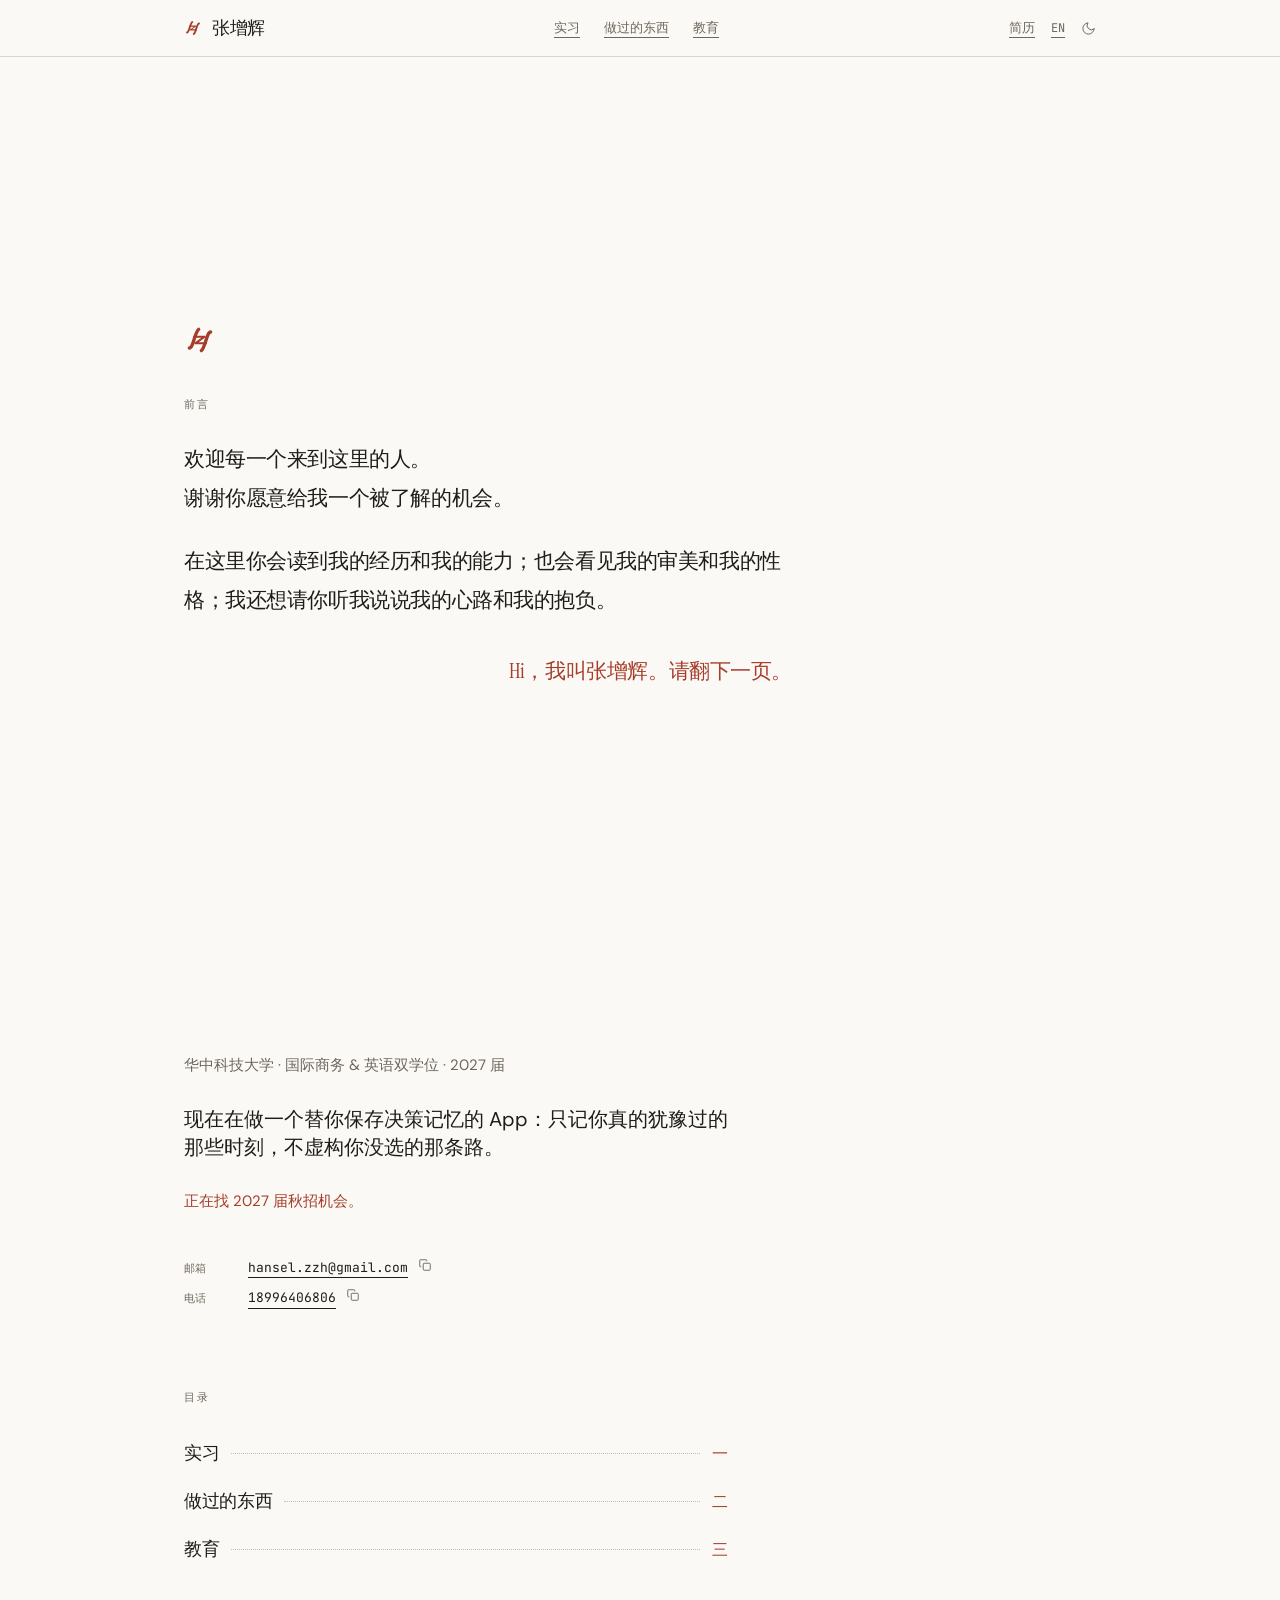
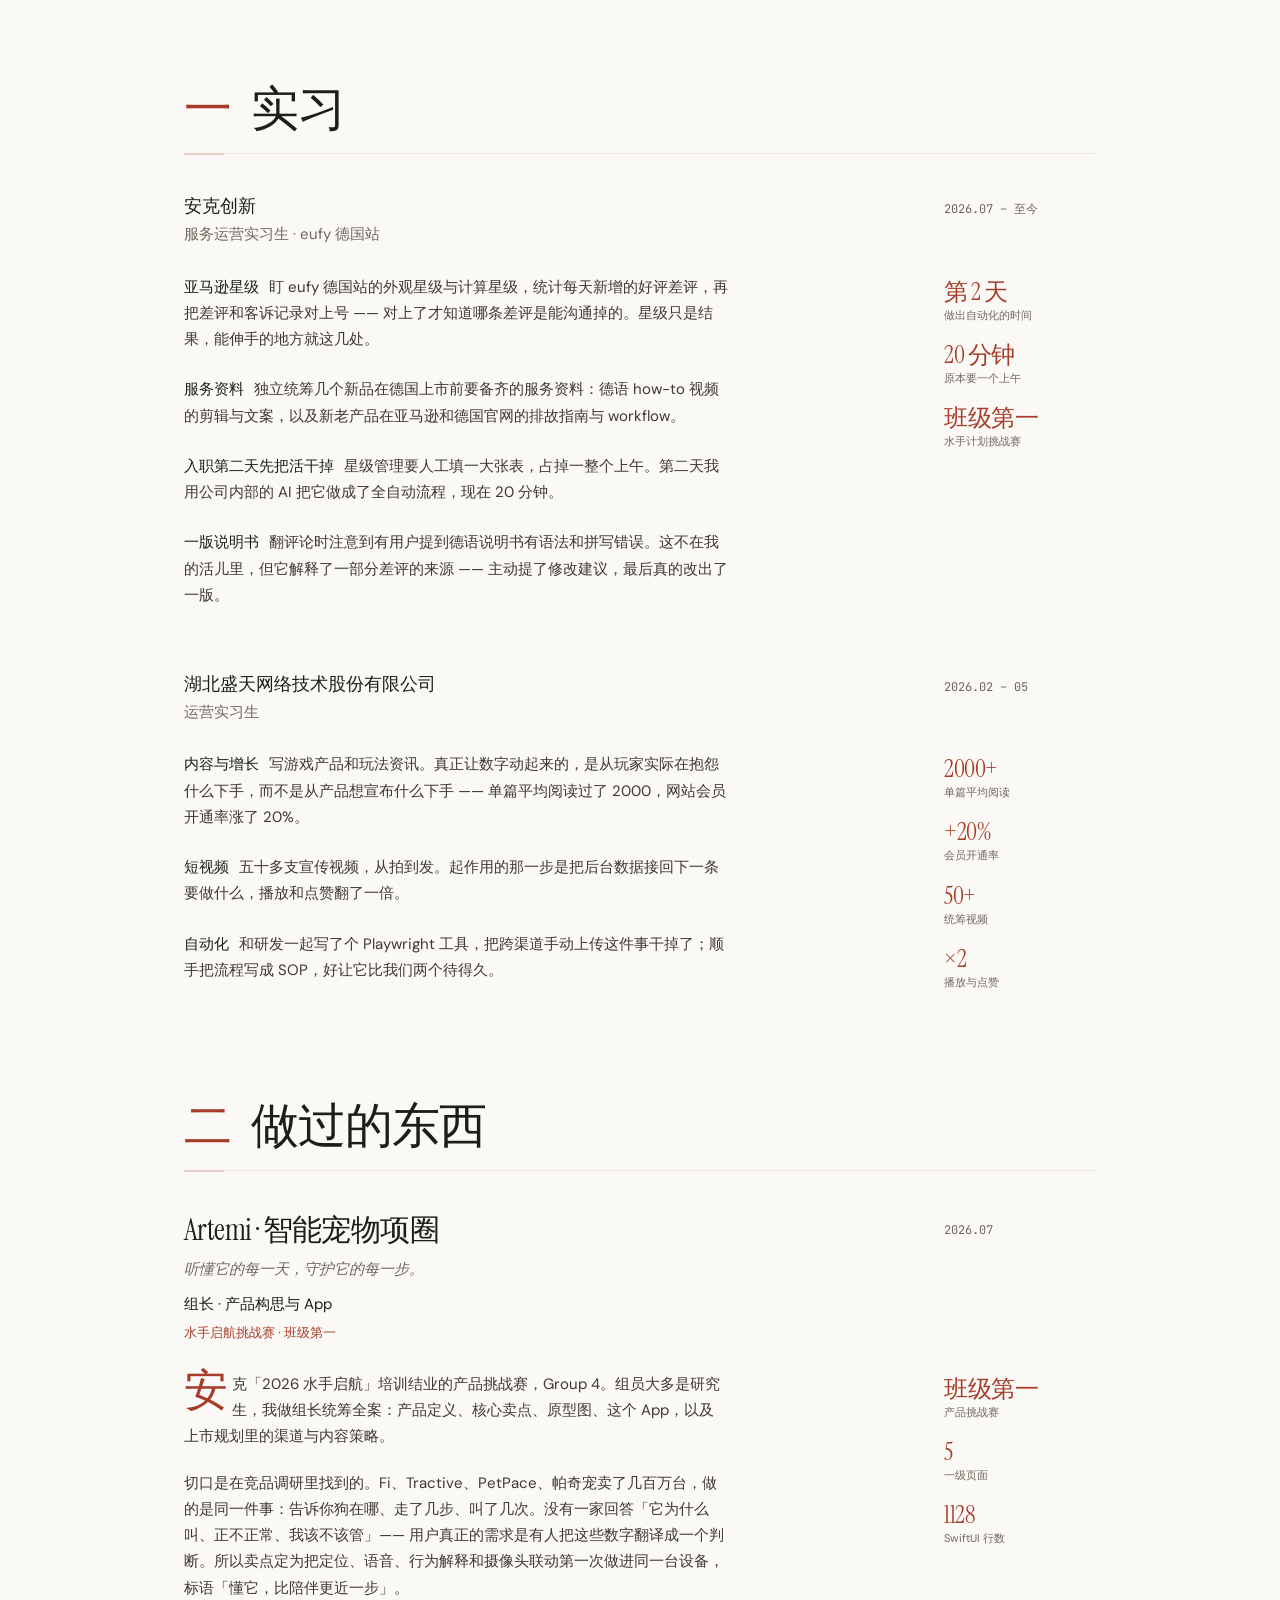
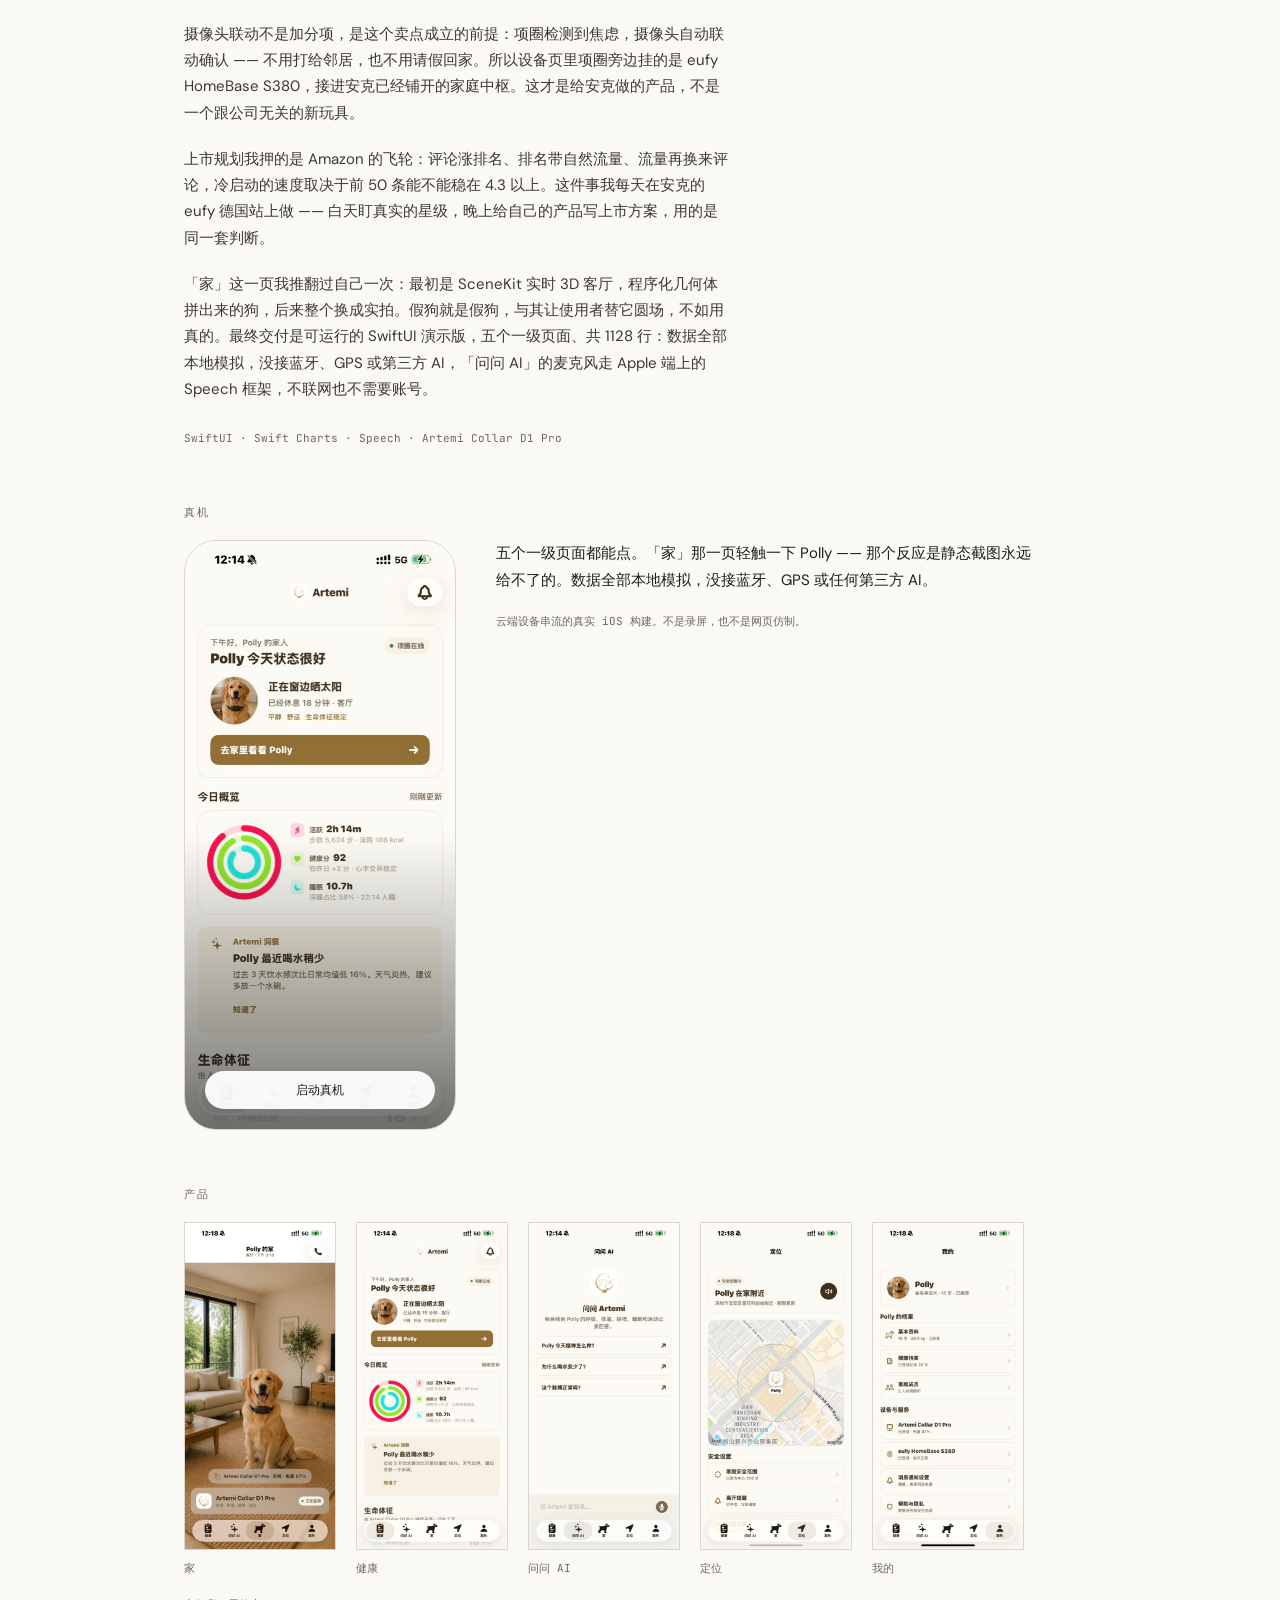
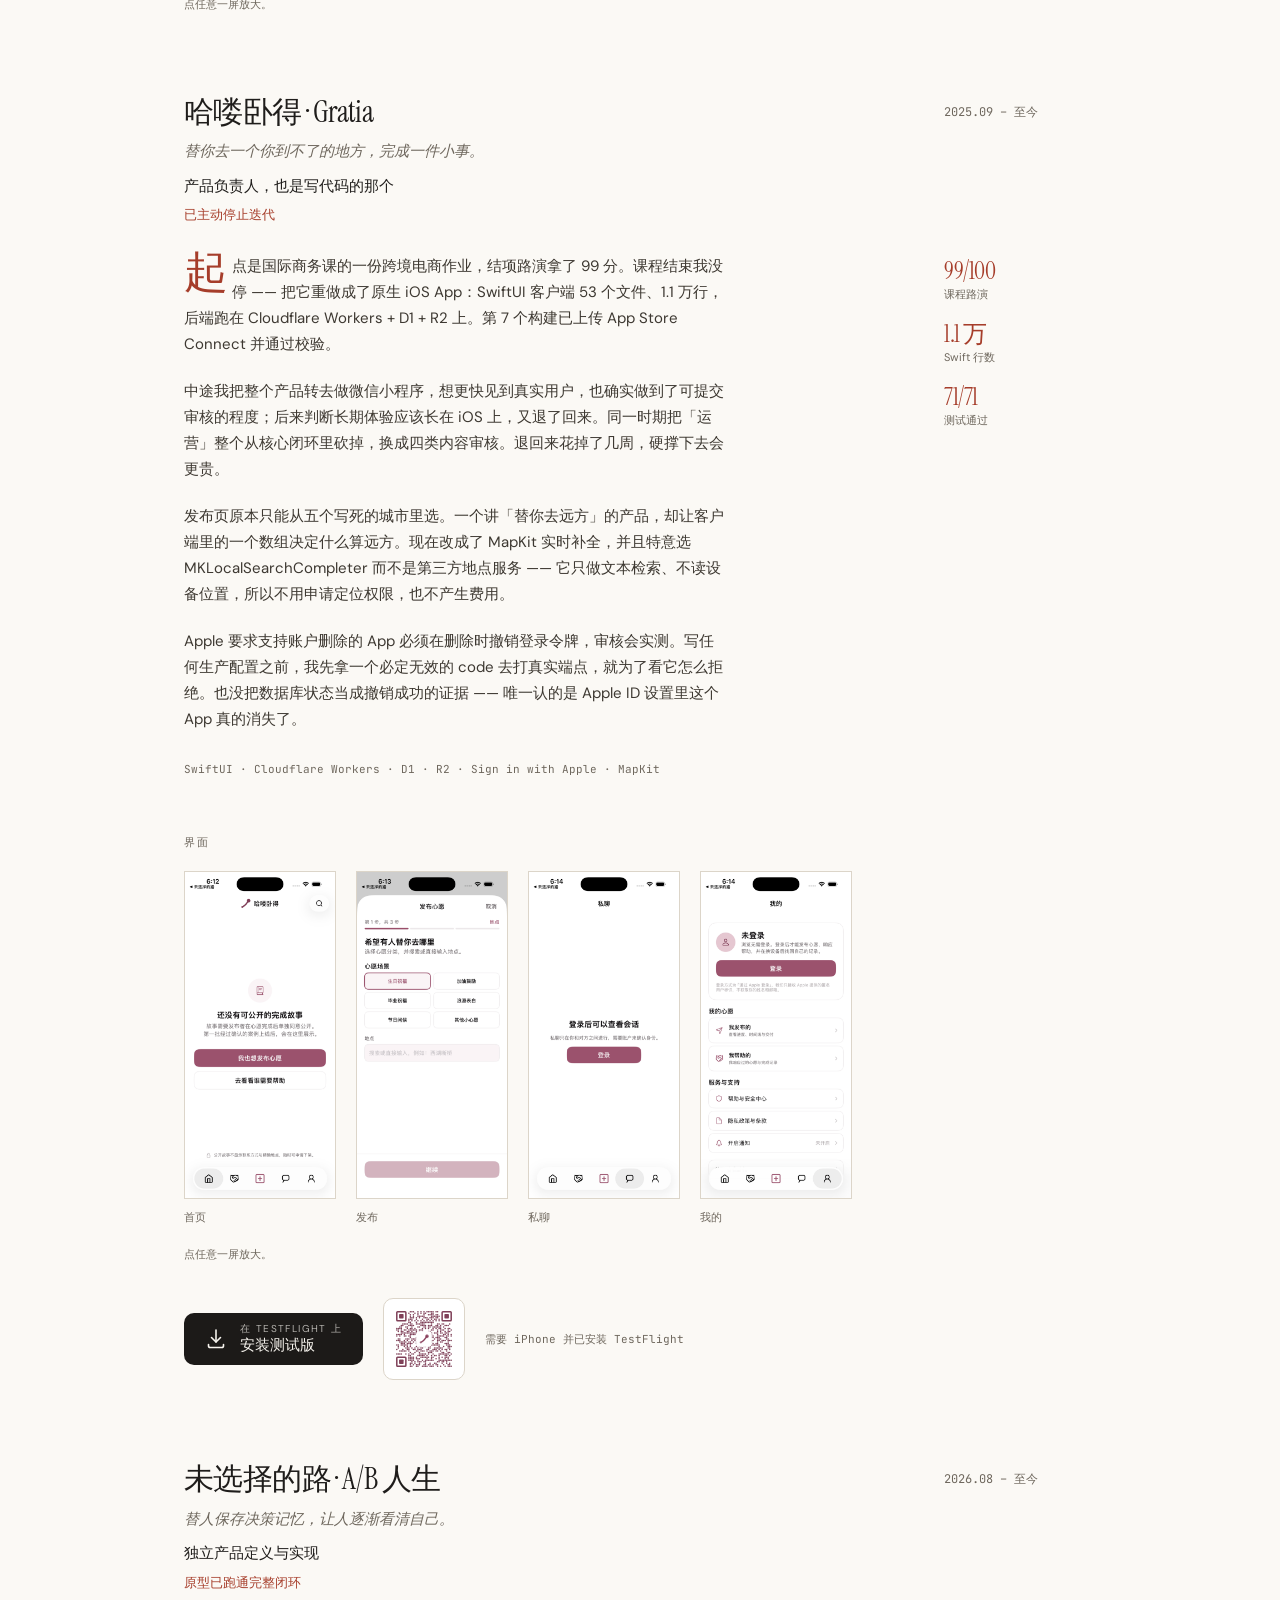
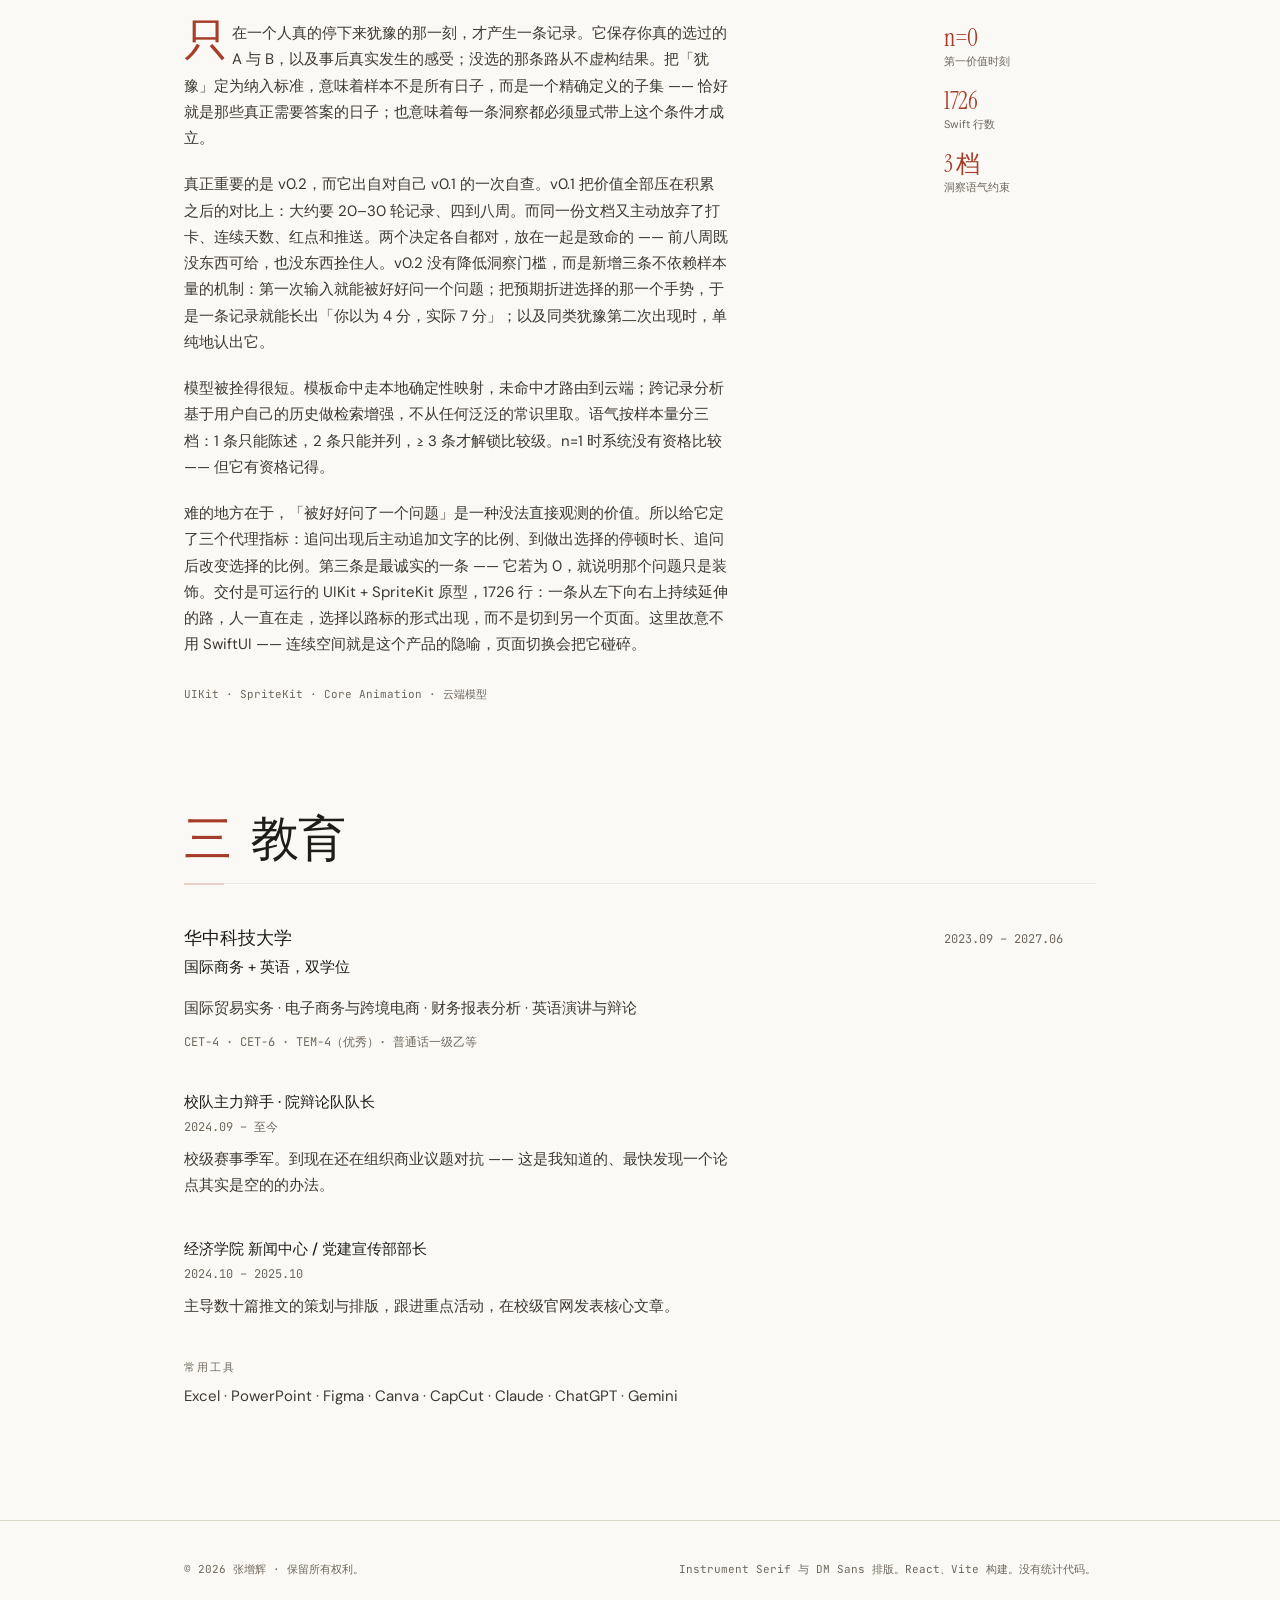
==== commit 1e6b385a: "撤掉彩蛋页，删掉整个改版记录板块" ====
--- a/index.html
+++ b/index.html
@@ -10,9 +10,8 @@
     <meta property="og:description" content="把洞察做成产品，把数据变成增长。" />
     <meta property="og:type" content="profile" />
     <title>张增辉 Hansel Zhang</title>
-    <script type="module" crossorigin src="/assets/main-D-yC2RFH.js"></script>
-    <link rel="modulepreload" crossorigin href="/assets/jsx-runtime-CnQ7oAvF.js">
-    <link rel="stylesheet" crossorigin href="/assets/jsx-runtime-zaZLJmfc.css">
+    <script type="module" crossorigin src="/assets/index-Dr0S0RPH.js"></script>
+    <link rel="stylesheet" crossorigin href="/assets/index-Cq3PoHUz.css">
   </head>
   <body>
     <div id="root"></div>
--- a/assets/index-Cq3PoHUz.css
+++ b/assets/index-Cq3PoHUz.css
@@ -0,0 +1 @@
+@import "https://fonts.googleapis.com/css2?family=Instrument+Serif:ital@0;1&family=DM+Sans:opsz,wght@9..40,300;9..40,400;9..40,500;9..40,700&family=JetBrains+Mono:wght@400;500&display=swap";*,:before,:after,::backdrop{--tw-border-spacing-x:0;--tw-border-spacing-y:0;--tw-translate-x:0;--tw-translate-y:0;--tw-rotate:0;--tw-skew-x:0;--tw-skew-y:0;--tw-scale-x:1;--tw-scale-y:1;--tw-pan-x: ;--tw-pan-y: ;--tw-pinch-zoom: ;--tw-scroll-snap-strictness:proximity;--tw-gradient-from-position: ;--tw-gradient-via-position: ;--tw-gradient-to-position: ;--tw-ordinal: ;--tw-slashed-zero: ;--tw-numeric-figure: ;--tw-numeric-spacing: ;--tw-numeric-fraction: ;--tw-ring-inset: ;--tw-ring-offset-width:0px;--tw-ring-offset-color:#fff;--tw-ring-color:#3b82f680;--tw-ring-offset-shadow:0 0 #0000;--tw-ring-shadow:0 0 #0000;--tw-shadow:0 0 #0000;--tw-shadow-colored:0 0 #0000;--tw-blur: ;--tw-brightness: ;--tw-contrast: ;--tw-grayscale: ;--tw-hue-rotate: ;--tw-invert: ;--tw-saturate: ;--tw-sepia: ;--tw-drop-shadow: ;--tw-backdrop-blur: ;--tw-backdrop-brightness: ;--tw-backdrop-contrast: ;--tw-backdrop-grayscale: ;--tw-backdrop-hue-rotate: ;--tw-backdrop-invert: ;--tw-backdrop-opacity: ;--tw-backdrop-saturate: ;--tw-backdrop-sepia: ;--tw-contain-size: ;--tw-contain-layout: ;--tw-contain-paint: ;--tw-contain-style: }*,:before,:after{box-sizing:border-box;border:0 solid #e5e7eb}:before,:after{--tw-content:""}html,:host{-webkit-text-size-adjust:100%;tab-size:4;font-feature-settings:normal;font-variation-settings:normal;-webkit-tap-highlight-color:transparent;font-family:DM Sans,PingFang SC,Hiragino Sans GB,ui-sans-serif,system-ui,sans-serif;line-height:1.5}body{line-height:inherit;margin:0}hr{height:0;color:inherit;border-top-width:1px}abbr:where([title]){-webkit-text-decoration:underline dotted;text-decoration:underline dotted}h1,h2,h3,h4,h5,h6{font-size:inherit;font-weight:inherit}a{color:inherit;-webkit-text-decoration:inherit;text-decoration:inherit}b,strong{font-weight:bolder}code,kbd,samp,pre{font-feature-settings:normal;font-variation-settings:normal;font-family:JetBrains Mono,SF Mono,ui-monospace,monospace;font-size:1em}small{font-size:80%}sub,sup{vertical-align:baseline;font-size:75%;line-height:0;position:relative}sub{bottom:-.25em}sup{top:-.5em}table{text-indent:0;border-color:inherit;border-collapse:collapse}button,input,optgroup,select,textarea{font-feature-settings:inherit;font-variation-settings:inherit;font-family:inherit;font-size:100%;font-weight:inherit;line-height:inherit;letter-spacing:inherit;color:inherit;margin:0;padding:0}button,select{text-transform:none}button,input:where([type=button]),input:where([type=reset]),input:where([type=submit]){-webkit-appearance:button;background-color:#0000;background-image:none}:-moz-focusring{outline:auto}:-moz-ui-invalid{box-shadow:none}progress{vertical-align:baseline}::-webkit-inner-spin-button{height:auto}::-webkit-outer-spin-button{height:auto}[type=search]{-webkit-appearance:textfield;outline-offset:-2px}::-webkit-search-decoration{-webkit-appearance:none}::-webkit-file-upload-button{-webkit-appearance:button;font:inherit}summary{display:list-item}blockquote,dl,dd,h1,h2,h3,h4,h5,h6,hr,figure,p,pre{margin:0}fieldset{margin:0;padding:0}legend{padding:0}ol,ul,menu{margin:0;padding:0;list-style:none}dialog{padding:0}textarea{resize:vertical}input::-moz-placeholder{opacity:1;color:#9ca3af}textarea::-moz-placeholder{opacity:1;color:#9ca3af}input::placeholder,textarea::placeholder{opacity:1;color:#9ca3af}button,[role=button]{cursor:pointer}:disabled{cursor:default}img,svg,video,canvas,audio,iframe,embed,object{vertical-align:middle;display:block}img,video{max-width:100%;height:auto}[hidden]:where(:not([hidden=until-found])){display:none}html{scroll-behavior:smooth}body{-webkit-font-smoothing:antialiased;font-feature-settings:"kern" 1;font-family:DM Sans,PingFang SC,ui-sans-serif,system-ui,sans-serif}::selection{background-color:#a63d2a29}.display{letter-spacing:-.02em;font-family:Instrument Serif,Songti SC,Georgia,serif;font-weight:400;line-height:1.02}.sr-only{clip:rect(0, 0, 0, 0);white-space:nowrap;border-width:0;width:1px;height:1px;margin:-1px;padding:0;position:absolute;overflow:hidden}.fixed{position:fixed}.absolute{position:absolute}.relative{position:relative}.sticky{position:sticky}.inset-0{inset:0}.top-0{top:0}.z-30{z-index:30}.z-50{z-index:50}.-mx-6{margin-left:-1.5rem;margin-right:-1.5rem}.mx-auto{margin-left:auto;margin-right:auto}.mb-10{margin-bottom:2.5rem}.mb-11{margin-bottom:2.75rem}.mb-2\.5{margin-bottom:.625rem}.mb-3{margin-bottom:.75rem}.mb-5{margin-bottom:1.25rem}.mb-6{margin-bottom:1.5rem}.mb-7{margin-bottom:1.75rem}.mr-2\.5{margin-right:.625rem}.mr-5{margin-right:1.25rem}.mt-1{margin-top:.25rem}.mt-14{margin-top:3.5rem}.mt-2{margin-top:.5rem}.mt-2\.5{margin-top:.625rem}.mt-3{margin-top:.75rem}.mt-4{margin-top:1rem}.mt-5{margin-top:1.25rem}.mt-6{margin-top:1.5rem}.mt-7{margin-top:1.75rem}.mt-8{margin-top:2rem}.mt-9{margin-top:2.25rem}.block{display:block}.flex{display:flex}.inline-flex{display:inline-flex}.hidden{display:none}.aspect-\[9\/19\.5\]{aspect-ratio:9/19.5}.h-14{height:3.5rem}.h-3\.5{height:.875rem}.h-6{height:1.5rem}.h-8{height:2rem}.h-\[15px\]{height:15px}.h-\[18px\]{height:18px}.h-\[68px\]{height:68px}.h-full{height:100%}.max-h-\[78vh\]{max-height:78vh}.max-h-full{max-height:100%}.min-h-screen{min-height:100vh}.w-12{width:3rem}.w-3\.5{width:.875rem}.w-6{width:1.5rem}.w-8{width:2rem}.w-\[15px\]{width:15px}.w-\[17rem\]{width:17rem}.w-\[18px\]{width:18px}.w-\[68px\]{width:68px}.w-\[9\.5rem\]{width:9.5rem}.w-auto{width:auto}.w-full{width:100%}.max-w-\[18rem\]{max-width:18rem}.max-w-\[38rem\]{max-width:38rem}.max-w-\[60rem\]{max-width:60rem}.max-w-full{max-width:100%}.max-w-prose{max-width:34rem}.flex-1{flex:1}.shrink-0{flex-shrink:0}.scroll-mt-20{scroll-margin-top:5rem}.flex-col{flex-direction:column}.flex-wrap{flex-wrap:wrap}.items-start{align-items:flex-start}.items-end{align-items:flex-end}.items-center{align-items:center}.items-baseline{align-items:baseline}.justify-center{justify-content:center}.justify-between{justify-content:space-between}.gap-2{gap:.5rem}.gap-2\.5{gap:.625rem}.gap-3{gap:.75rem}.gap-4{gap:1rem}.gap-5{gap:1.25rem}.gap-6{gap:1.5rem}.gap-8{gap:2rem}.gap-x-8{-moz-column-gap:2rem;column-gap:2rem}.gap-y-4{row-gap:1rem}.space-y-10>:not([hidden])~:not([hidden]){--tw-space-y-reverse:0;margin-top:calc(2.5rem * calc(1 - var(--tw-space-y-reverse)));margin-bottom:calc(2.5rem * var(--tw-space-y-reverse))}.space-y-16>:not([hidden])~:not([hidden]){--tw-space-y-reverse:0;margin-top:calc(4rem * calc(1 - var(--tw-space-y-reverse)));margin-bottom:calc(4rem * var(--tw-space-y-reverse))}.space-y-2\.5>:not([hidden])~:not([hidden]){--tw-space-y-reverse:0;margin-top:calc(.625rem * calc(1 - var(--tw-space-y-reverse)));margin-bottom:calc(.625rem * var(--tw-space-y-reverse))}.space-y-20>:not([hidden])~:not([hidden]){--tw-space-y-reverse:0;margin-top:calc(5rem * calc(1 - var(--tw-space-y-reverse)));margin-bottom:calc(5rem * var(--tw-space-y-reverse))}.space-y-28>:not([hidden])~:not([hidden]){--tw-space-y-reverse:0;margin-top:calc(7rem * calc(1 - var(--tw-space-y-reverse)));margin-bottom:calc(7rem * var(--tw-space-y-reverse))}.space-y-5>:not([hidden])~:not([hidden]){--tw-space-y-reverse:0;margin-top:calc(1.25rem * calc(1 - var(--tw-space-y-reverse)));margin-bottom:calc(1.25rem * var(--tw-space-y-reverse))}.space-y-6>:not([hidden])~:not([hidden]){--tw-space-y-reverse:0;margin-top:calc(1.5rem * calc(1 - var(--tw-space-y-reverse)));margin-bottom:calc(1.5rem * var(--tw-space-y-reverse))}.self-center{align-self:center}.overflow-hidden{overflow:hidden}.overflow-x-auto{overflow-x:auto}.whitespace-pre-line{white-space:pre-line}.rounded-\[10px\]{border-radius:10px}.rounded-\[2rem\]{border-radius:2rem}.rounded-full{border-radius:9999px}.border{border-width:1px}.border-b{border-bottom-width:1px}.border-t{border-top-width:1px}.border-dotted{border-style:dotted}.border-\[\#2A2621\]{--tw-border-opacity:1;border-color:rgb(42 38 33/var(--tw-border-opacity,1))}.border-\[\#3A362F\]{--tw-border-opacity:1;border-color:rgb(58 54 47/var(--tw-border-opacity,1))}.border-\[\#C7BFB1\]{--tw-border-opacity:1;border-color:rgb(199 191 177/var(--tw-border-opacity,1))}.border-rule{--tw-border-opacity:1;border-color:rgb(220 213 201/var(--tw-border-opacity,1))}.border-white\/15{border-color:#ffffff26}.bg-\[\#141310\]{--tw-bg-opacity:1;background-color:rgb(20 19 16/var(--tw-bg-opacity,1))}.bg-\[\#1C1A18\]{--tw-bg-opacity:1;background-color:rgb(28 26 24/var(--tw-bg-opacity,1))}.bg-\[\#E8E3D9\]{--tw-bg-opacity:1;background-color:rgb(232 227 217/var(--tw-bg-opacity,1))}.bg-black\/70{background-color:#000000b3}.bg-paper{--tw-bg-opacity:1;background-color:rgb(251 249 245/var(--tw-bg-opacity,1))}.bg-white{--tw-bg-opacity:1;background-color:rgb(255 255 255/var(--tw-bg-opacity,1))}.bg-white\/95{background-color:#fffffff2}.bg-gradient-to-t{background-image:linear-gradient(to top, var(--tw-gradient-stops))}.from-black\/55{--tw-gradient-from:#0000008c var(--tw-gradient-from-position);--tw-gradient-to:#0000 var(--tw-gradient-to-position);--tw-gradient-stops:var(--tw-gradient-from), var(--tw-gradient-to)}.via-transparent{--tw-gradient-to:#0000 var(--tw-gradient-to-position);--tw-gradient-stops:var(--tw-gradient-from), transparent var(--tw-gradient-via-position), var(--tw-gradient-to)}.to-transparent{--tw-gradient-to:transparent var(--tw-gradient-to-position)}.object-cover{-o-object-fit:cover;object-fit:cover}.object-top{-o-object-position:top;object-position:top}.p-1\.5{padding:.375rem}.p-5{padding:1.25rem}.p-6{padding:1.5rem}.px-5{padding-left:1.25rem;padding-right:1.25rem}.px-6{padding-left:1.5rem;padding-right:1.5rem}.py-10{padding-top:2.5rem;padding-bottom:2.5rem}.py-2\.5{padding-top:.625rem;padding-bottom:.625rem}.pb-16{padding-bottom:4rem}.pb-24{padding-bottom:6rem}.pb-28{padding-bottom:7rem}.pb-4{padding-bottom:1rem}.pt-2{padding-top:.5rem}.pt-20{padding-top:5rem}.text-left{text-align:left}.text-center{text-align:center}.text-right{text-align:right}.font-mono{font-family:JetBrains Mono,SF Mono,ui-monospace,monospace}.font-sans{font-family:DM Sans,PingFang SC,Hiragino Sans GB,ui-sans-serif,system-ui,sans-serif}.text-2xl{font-size:1.5rem;line-height:2rem}.text-3xl{font-size:1.875rem;line-height:2.25rem}.text-4xl{font-size:2.25rem;line-height:2.5rem}.text-\[10px\]{font-size:10px}.text-\[11px\]{font-size:11px}.text-\[12px\]{font-size:12px}.text-\[13px\]{font-size:13px}.text-\[15px\]{font-size:15px}.text-\[19px\]{font-size:19px}.text-base{font-size:1rem;line-height:1.5rem}.text-lg{font-size:1.125rem;line-height:1.75rem}.font-medium{font-weight:500}.uppercase{text-transform:uppercase}.italic{font-style:italic}.leading-\[1\.75\]{line-height:1.75}.leading-\[1\.85\]{line-height:1.85}.leading-none{line-height:1}.leading-relaxed{line-height:1.625}.leading-snug{line-height:1.375}.leading-tight{line-height:1.25}.tracking-\[0\.14em\]{letter-spacing:.14em}.tracking-\[0\.18em\]{letter-spacing:.18em}.tracking-\[0\.22em\]{letter-spacing:.22em}.tracking-wide{letter-spacing:.025em}.text-\[\#141310\]{--tw-text-opacity:1;color:rgb(20 19 16/var(--tw-text-opacity,1))}.text-\[\#1C1A18\]{--tw-text-opacity:1;color:rgb(28 26 24/var(--tw-text-opacity,1))}.text-\[\#3A362F\]{--tw-text-opacity:1;color:rgb(58 54 47/var(--tw-text-opacity,1))}.text-\[\#3D3831\]{--tw-text-opacity:1;color:rgb(61 56 49/var(--tw-text-opacity,1))}.text-\[\#6E675D\]{--tw-text-opacity:1;color:rgb(110 103 93/var(--tw-text-opacity,1))}.text-\[\#8F8A80\]{--tw-text-opacity:1;color:rgb(143 138 128/var(--tw-text-opacity,1))}.text-\[\#B5AFA4\]{--tw-text-opacity:1;color:rgb(181 175 164/var(--tw-text-opacity,1))}.text-\[\#B9AF9F\]{--tw-text-opacity:1;color:rgb(185 175 159/var(--tw-text-opacity,1))}.text-\[\#C4BEB3\]{--tw-text-opacity:1;color:rgb(196 190 179/var(--tw-text-opacity,1))}.text-\[\#C9C2B8\]{--tw-text-opacity:1;color:rgb(201 194 184/var(--tw-text-opacity,1))}.text-\[\#E8E3D9\]{--tw-text-opacity:1;color:rgb(232 227 217/var(--tw-text-opacity,1))}.text-\[\#F7F4EE\]{--tw-text-opacity:1;color:rgb(247 244 238/var(--tw-text-opacity,1))}.text-cinnabar{--tw-text-opacity:1;color:rgb(166 61 42/var(--tw-text-opacity,1))}.text-ink{--tw-text-opacity:1;color:rgb(31 29 27/var(--tw-text-opacity,1))}.text-white\/90{color:#ffffffe6}.opacity-70{opacity:.7}.transition-colors{transition-property:color,background-color,border-color,text-decoration-color,fill,stroke;transition-duration:.15s;transition-timing-function:cubic-bezier(.4,0,.2,1)}.duration-300{transition-duration:.3s}.sidenote{font-variant-numeric:tabular-nums}.page{flex-direction:column;justify-content:center;min-height:100svh;display:flex}.hang{position:absolute;top:.15em;right:calc(100% + 1.25rem)}@media (width<=900px){.hang{margin-bottom:.35rem;display:block;position:static}}.rule{opacity:.22;background:currentColor;height:1px}.rule-lead:before{content:"";background:#a63d2a;width:2.5rem;height:2px;margin-bottom:-1.5px;display:block}.link{background-image:linear-gradient(currentColor,currentColor);background-position:0 100%;background-repeat:no-repeat;background-size:100% 1px;padding-bottom:1px;transition:background-size .25s,color .25s}.link:hover{color:#a63d2a;background-size:100% 2px}.dark .link:hover{color:#e08a72}.drop-cap:first-letter{float:left;color:#a63d2a;margin:.06em .09em 0 0;font-family:Instrument Serif,Songti SC,Georgia,serif;font-size:2.9em;line-height:.82}.dark .drop-cap:first-letter{color:#e08a72}.figure{color:#a63d2a;font-family:Instrument Serif,Songti SC,Georgia,serif;font-size:1.15em;line-height:1}.dark .figure{color:#e08a72}.vslider{appearance:none;cursor:ew-resize;background:0 0;width:100%;height:22px}.vslider::-webkit-slider-runnable-track{opacity:.35;background:currentColor;height:1px}.vslider::-moz-range-track{opacity:.35;background:currentColor;height:1px}.vslider::-webkit-slider-thumb{appearance:none;background:#a63d2a;border:none;border-radius:0;width:3px;height:20px;margin-top:-10px}.vslider::-moz-range-thumb{background:#a63d2a;border:none;border-radius:0;width:3px;height:20px}.dark .vslider::-webkit-slider-thumb{background:#e08a72}.dark .vslider::-moz-range-thumb{background:#e08a72}.vslider:focus-visible::-webkit-slider-thumb{outline-offset:2px;outline:2px solid}.vticks{justify-content:space-between;height:4px;display:flex}.vticks span{opacity:.3;background:currentColor;width:1px}.vticks span[data-on=true]{opacity:1;background:#a63d2a}.dark .vticks span[data-on=true]{background:#e08a72}.filmstrip{scrollbar-width:thin}.filmstrip::-webkit-scrollbar{height:3px}.filmstrip::-webkit-scrollbar-thumb{opacity:.3;background:currentColor}@media (prefers-reduced-motion:reduce){html{scroll-behavior:auto}*{transition-duration:.01ms!important}}.hover\:bg-black:hover{--tw-bg-opacity:1;background-color:rgb(0 0 0/var(--tw-bg-opacity,1))}.hover\:bg-white:hover{--tw-bg-opacity:1;background-color:rgb(255 255 255/var(--tw-bg-opacity,1))}.hover\:text-cinnabar:hover{--tw-text-opacity:1;color:rgb(166 61 42/var(--tw-text-opacity,1))}.group:hover .group-hover\:border-\[\#4A453D\]{--tw-border-opacity:1;border-color:rgb(74 69 61/var(--tw-border-opacity,1))}.group:hover .group-hover\:border-\[\#8F8578\]{--tw-border-opacity:1;border-color:rgb(143 133 120/var(--tw-border-opacity,1))}.group:hover .group-hover\:text-cinnabar{--tw-text-opacity:1;color:rgb(166 61 42/var(--tw-text-opacity,1))}.dark\:text-\[\#E08A72\]:is(.dark *),.dark\:hover\:text-\[\#E08A72\]:hover:is(.dark *),.group:hover .dark\:group-hover\:text-\[\#E08A72\]:is(.dark *){--tw-text-opacity:1;color:rgb(224 138 114/var(--tw-text-opacity,1))}@media (width>=640px){.sm\:block{display:block}.sm\:inline{display:inline}.sm\:flex{display:flex}.sm\:flex-row{flex-direction:row}.sm\:items-baseline{align-items:baseline}.sm\:justify-between{justify-content:space-between}.sm\:pb-20{padding-bottom:5rem}.sm\:pb-28{padding-bottom:7rem}.sm\:pt-24{padding-top:6rem}.sm\:text-5xl{font-size:3rem;line-height:1}.sm\:text-\[21px\]{font-size:21px}.sm\:text-xl{font-size:1.25rem;line-height:1.75rem}}@media (width>=768px){.md\:mt-0{margin-top:0}.md\:mt-1\.5{margin-top:.375rem}.md\:mt-2\.5{margin-top:.625rem}.md\:block{display:block}.md\:grid{display:grid}.md\:grid-cols-\[17rem_minmax\(0\,1fr\)\]{grid-template-columns:17rem minmax(0,1fr)}.md\:grid-cols-\[minmax\(0\,1fr\)_9\.5rem\]{grid-template-columns:minmax(0,1fr) 9.5rem}.md\:flex-row{flex-direction:row}.md\:gap-x-10{-moz-column-gap:2.5rem;column-gap:2.5rem}.md\:gap-x-12{-moz-column-gap:3rem;column-gap:3rem}.md\:space-y-5>:not([hidden])~:not([hidden]){--tw-space-y-reverse:0;margin-top:calc(1.25rem * calc(1 - var(--tw-space-y-reverse)));margin-bottom:calc(1.25rem * var(--tw-space-y-reverse))}}
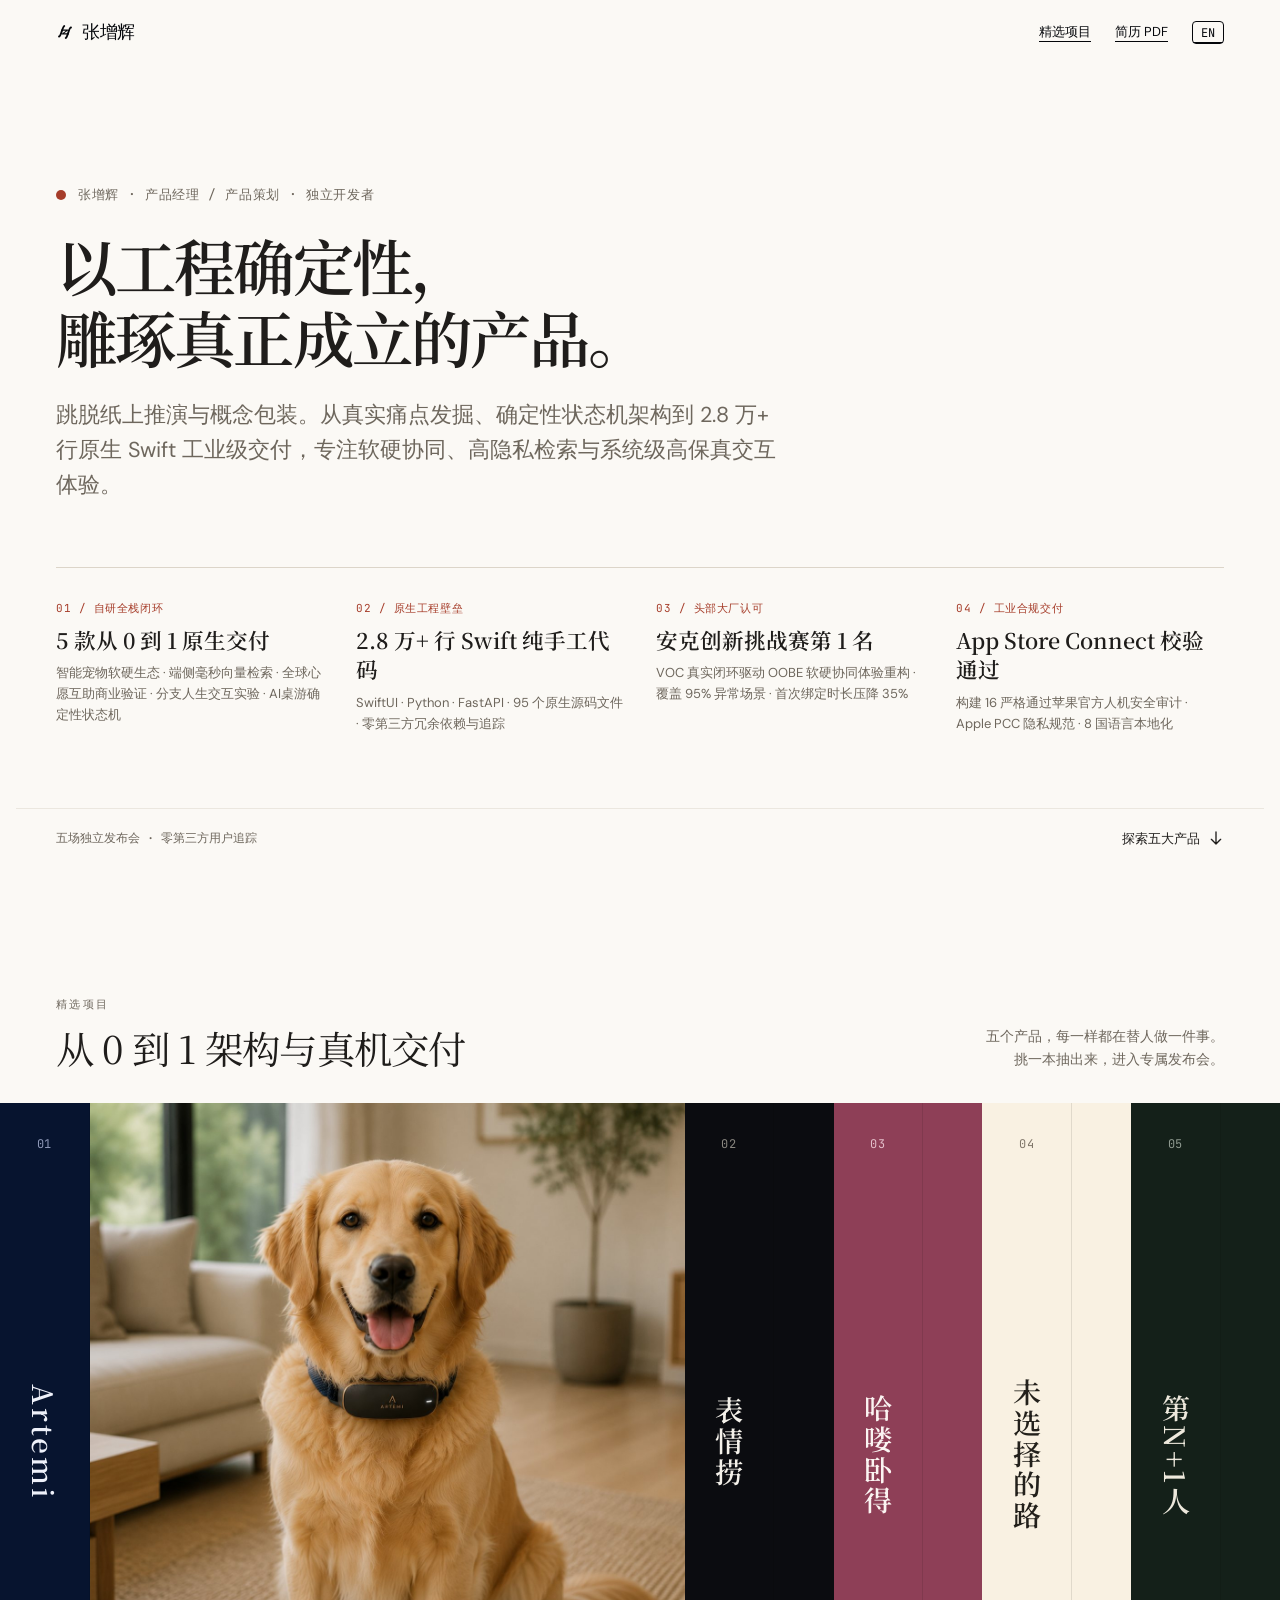
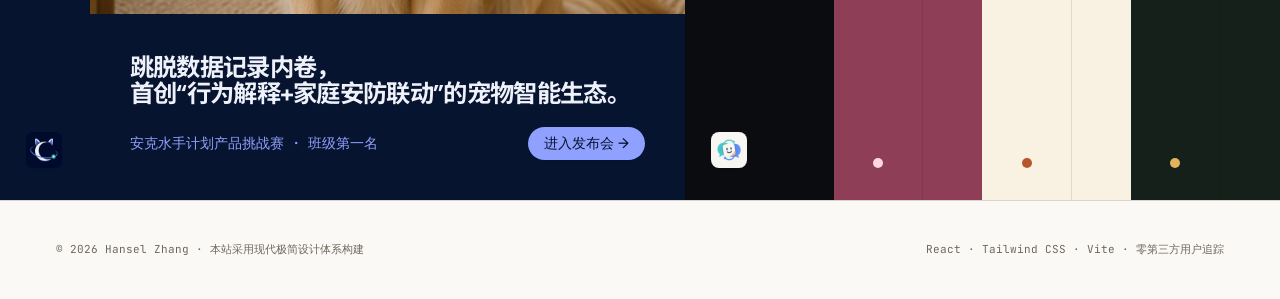
==== commit 18ad69ca: "更新个人网站：全新Hero总览、丝滑物理动效、Decision Path全景发布与最新单页简历" ====
--- a/index.html
+++ b/index.html
@@ -4,14 +4,14 @@
     <meta charset="UTF-8" />
     <link rel="icon" type="image/svg+xml" href="/favicon.svg" />
     <meta name="viewport" content="width=device-width, initial-scale=1.0" />
-    <meta name="description" content="张增辉 Hansel Zhang — 华中科技大学国际商务 &amp; 英语双学位。产品运营、数据分析与 AI 应用。2027 届，正在寻找暑期实习。" />
+    <meta name="description" content="张增辉 Hansel Zhang — 产品策划 / 产品经理 · 独立开发者。精选项目：Artemi、表情捞、哈喽卧得、未选择的路、第N+1人。" />
     <meta name="theme-color" content="#FAF8F5" />
     <meta property="og:title" content="张增辉 Hansel Zhang" />
-    <meta property="og:description" content="把洞察做成产品，把数据变成增长。" />
+    <meta property="og:description" content="产品策划 / 产品经理 · 独立开发者 · 精选项目" />
     <meta property="og:type" content="profile" />
     <title>张增辉 Hansel Zhang</title>
-    <script type="module" crossorigin src="/assets/index-Dr0S0RPH.js"></script>
-    <link rel="stylesheet" crossorigin href="/assets/index-Cq3PoHUz.css">
+    <script type="module" crossorigin src="/assets/index-34YLlxE9.js"></script>
+    <link rel="stylesheet" crossorigin href="/assets/index-Dz40PQ4h.css">
   </head>
   <body>
     <div id="root"></div>
--- a/assets/index-Dz40PQ4h.css
+++ b/assets/index-Dz40PQ4h.css
@@ -0,0 +1 @@
+@import "https://fonts.googleapis.com/css2?family=Instrument+Serif:ital@0;1&family=DM+Sans:opsz,wght@9..40,300;9..40,400;9..40,500;9..40,700;9..40,800&family=JetBrains+Mono:wght@400;500&family=Noto+Serif+SC:wght@400;600;700&family=Noto+Sans+SC:wght@500;700;900&display=swap";*,:before,:after,::backdrop{--tw-border-spacing-x:0;--tw-border-spacing-y:0;--tw-translate-x:0;--tw-translate-y:0;--tw-rotate:0;--tw-skew-x:0;--tw-skew-y:0;--tw-scale-x:1;--tw-scale-y:1;--tw-pan-x: ;--tw-pan-y: ;--tw-pinch-zoom: ;--tw-scroll-snap-strictness:proximity;--tw-gradient-from-position: ;--tw-gradient-via-position: ;--tw-gradient-to-position: ;--tw-ordinal: ;--tw-slashed-zero: ;--tw-numeric-figure: ;--tw-numeric-spacing: ;--tw-numeric-fraction: ;--tw-ring-inset: ;--tw-ring-offset-width:0px;--tw-ring-offset-color:#fff;--tw-ring-color:#3b82f680;--tw-ring-offset-shadow:0 0 #0000;--tw-ring-shadow:0 0 #0000;--tw-shadow:0 0 #0000;--tw-shadow-colored:0 0 #0000;--tw-blur: ;--tw-brightness: ;--tw-contrast: ;--tw-grayscale: ;--tw-hue-rotate: ;--tw-invert: ;--tw-saturate: ;--tw-sepia: ;--tw-drop-shadow: ;--tw-backdrop-blur: ;--tw-backdrop-brightness: ;--tw-backdrop-contrast: ;--tw-backdrop-grayscale: ;--tw-backdrop-hue-rotate: ;--tw-backdrop-invert: ;--tw-backdrop-opacity: ;--tw-backdrop-saturate: ;--tw-backdrop-sepia: ;--tw-contain-size: ;--tw-contain-layout: ;--tw-contain-paint: ;--tw-contain-style: }*,:before,:after{box-sizing:border-box;border:0 solid #e5e7eb}:before,:after{--tw-content:""}html,:host{-webkit-text-size-adjust:100%;tab-size:4;font-feature-settings:normal;font-variation-settings:normal;-webkit-tap-highlight-color:transparent;font-family:DM Sans,PingFang SC,Hiragino Sans GB,ui-sans-serif,system-ui,sans-serif;line-height:1.5}body{line-height:inherit;margin:0}hr{height:0;color:inherit;border-top-width:1px}abbr:where([title]){-webkit-text-decoration:underline dotted;text-decoration:underline dotted}h1,h2,h3,h4,h5,h6{font-size:inherit;font-weight:inherit}a{color:inherit;-webkit-text-decoration:inherit;text-decoration:inherit}b,strong{font-weight:bolder}code,kbd,samp,pre{font-feature-settings:normal;font-variation-settings:normal;font-family:JetBrains Mono,SF Mono,ui-monospace,monospace;font-size:1em}small{font-size:80%}sub,sup{vertical-align:baseline;font-size:75%;line-height:0;position:relative}sub{bottom:-.25em}sup{top:-.5em}table{text-indent:0;border-color:inherit;border-collapse:collapse}button,input,optgroup,select,textarea{font-feature-settings:inherit;font-variation-settings:inherit;font-family:inherit;font-size:100%;font-weight:inherit;line-height:inherit;letter-spacing:inherit;color:inherit;margin:0;padding:0}button,select{text-transform:none}button,input:where([type=button]),input:where([type=reset]),input:where([type=submit]){-webkit-appearance:button;background-color:#0000;background-image:none}:-moz-focusring{outline:auto}:-moz-ui-invalid{box-shadow:none}progress{vertical-align:baseline}::-webkit-inner-spin-button{height:auto}::-webkit-outer-spin-button{height:auto}[type=search]{-webkit-appearance:textfield;outline-offset:-2px}::-webkit-search-decoration{-webkit-appearance:none}::-webkit-file-upload-button{-webkit-appearance:button;font:inherit}summary{display:list-item}blockquote,dl,dd,h1,h2,h3,h4,h5,h6,hr,figure,p,pre{margin:0}fieldset{margin:0;padding:0}legend{padding:0}ol,ul,menu{margin:0;padding:0;list-style:none}dialog{padding:0}textarea{resize:vertical}input::-moz-placeholder{opacity:1;color:#9ca3af}textarea::-moz-placeholder{opacity:1;color:#9ca3af}input::placeholder,textarea::placeholder{opacity:1;color:#9ca3af}button,[role=button]{cursor:pointer}:disabled{cursor:default}img,svg,video,canvas,audio,iframe,embed,object{vertical-align:middle;display:block}img,video{max-width:100%;height:auto}[hidden]:where(:not([hidden=until-found])){display:none}body{-webkit-font-smoothing:antialiased;font-feature-settings:"kern" 1;font-family:DM Sans,PingFang SC,ui-sans-serif,system-ui,sans-serif}::selection{background-color:#a63d2a29}.display{letter-spacing:-.02em;font-family:Instrument Serif,Songti SC,Georgia,serif;font-weight:400;line-height:1.02}.container{width:100%}@media (width>=640px){.container{max-width:640px}}@media (width>=768px){.container{max-width:768px}}@media (width>=1024px){.container{max-width:1024px}}@media (width>=1280px){.container{max-width:1280px}}@media (width>=1536px){.container{max-width:1536px}}.pointer-events-none{pointer-events:none}.pointer-events-auto{pointer-events:auto}.fixed{position:fixed}.absolute{position:absolute}.relative{position:relative}.sticky{position:sticky}.inset-0{inset:0}.inset-x-0{left:0;right:0}.inset-y-0{top:0;bottom:0}.bottom-0{bottom:0}.bottom-\[3\%\]{bottom:3%}.bottom-\[6\%\]{bottom:6%}.left-0{left:0}.left-1\/2{left:50%}.left-\[7\%\]{left:7%}.right-0{right:0}.right-\[7\%\]{right:7%}.top-0{top:0}.top-1\/2{top:50%}.top-\[3\%\]{top:3%}.top-\[9\.5\%\]{top:9.5%}.z-10{z-index:10}.z-50{z-index:50}.order-1{order:1}.order-2{order:2}.m-2{margin:.5rem}.mx-auto{margin-left:auto;margin-right:auto}.-mt-14{margin-top:-3.5rem}.mb-3{margin-bottom:.75rem}.mb-4{margin-bottom:1rem}.mb-5{margin-bottom:1.25rem}.mb-7{margin-bottom:1.75rem}.ml-\[0\.25em\]{margin-left:.25em}.ml-auto{margin-left:auto}.mt-1{margin-top:.25rem}.mt-1\.5{margin-top:.375rem}.mt-10{margin-top:2.5rem}.mt-12{margin-top:3rem}.mt-14{margin-top:3.5rem}.mt-16{margin-top:4rem}.mt-2{margin-top:.5rem}.mt-3{margin-top:.75rem}.mt-4{margin-top:1rem}.mt-5{margin-top:1.25rem}.mt-6{margin-top:1.5rem}.mt-7{margin-top:1.75rem}.mt-8{margin-top:2rem}.mt-9{margin-top:2.25rem}.block{display:block}.inline-block{display:inline-block}.flex{display:flex}.inline-flex{display:inline-flex}.table{display:table}.grid{display:grid}.contents{display:contents}.hidden{display:none}.aspect-\[1179\/2556\]{aspect-ratio:1179/2556}.aspect-\[9\/19\.5\]{aspect-ratio:9/19.5}.aspect-square{aspect-ratio:1}.h-10{height:2.5rem}.h-14{height:3.5rem}.h-16{height:4rem}.h-2{height:.5rem}.h-2\.5{height:.625rem}.h-20{height:5rem}.h-3{height:.75rem}.h-4{height:1rem}.h-7{height:1.75rem}.h-9{height:2.25rem}.h-\[100svh\]{height:100svh}.h-\[2px\]{height:2px}.h-\[62svh\]{height:62svh}.h-\[min\(58svh\,600px\)\]{height:min(58svh,600px)}.h-\[min\(80svh\,760px\)\]{height:min(80svh,760px)}.h-auto{height:auto}.h-full{height:100%}.min-h-0{min-height:0}.min-h-\[100svh\]{min-height:100svh}.min-h-\[3\.2em\]{min-height:3.2em}.min-h-\[360px\]{min-height:360px}.min-h-\[70svh\]{min-height:70svh}.min-h-screen{min-height:100vh}.w-10{width:2.5rem}.w-2{width:.5rem}.w-2\.5{width:.625rem}.w-20{width:5rem}.w-4{width:1rem}.w-6{width:1.5rem}.w-9{width:2.25rem}.w-\[17rem\]{width:17rem}.w-\[3px\]{width:3px}.w-\[clamp\(4\.2rem\,11vw\,9\.5rem\)\]{width:clamp(4.2rem,11vw,9.5rem)}.w-\[clamp\(4\.8rem\,7vw\,6\.5rem\)\]{width:clamp(4.8rem,7vw,6.5rem)}.w-\[min\(80vw\,24rem\)\]{width:min(80vw,24rem)}.w-\[min\(80vw\,26rem\)\]{width:min(80vw,26rem)}.w-full{width:100%}.w-max{width:max-content}.min-w-0{min-width:0}.min-w-\[28rem\]{min-width:28rem}.max-w-\[20rem\]{max-width:20rem}.max-w-\[22rem\]{max-width:22rem}.max-w-\[28rem\]{max-width:28rem}.max-w-\[34rem\]{max-width:34rem}.max-w-\[40rem\]{max-width:40rem}.max-w-\[42rem\]{max-width:42rem}.max-w-\[44rem\]{max-width:44rem}.max-w-\[46rem\]{max-width:46rem}.max-w-\[52rem\]{max-width:52rem}.max-w-\[54rem\]{max-width:54rem}.max-w-\[56rem\]{max-width:56rem}.max-w-\[58rem\]{max-width:58rem}.max-w-\[62rem\]{max-width:62rem}.max-w-\[68rem\]{max-width:68rem}.max-w-\[78rem\]{max-width:78rem}.max-w-full{max-width:100%}.max-w-none{max-width:none}.max-w-prose{max-width:34rem}.flex-1{flex:1}.shrink-0{flex-shrink:0}.flex-grow{flex-grow:1}.-translate-x-1\/2{--tw-translate-x:-50%;transform:translate(var(--tw-translate-x), var(--tw-translate-y)) rotate(var(--tw-rotate)) skewX(var(--tw-skew-x)) skewY(var(--tw-skew-y)) scaleX(var(--tw-scale-x)) scaleY(var(--tw-scale-y))}.-translate-y-1\/2{--tw-translate-y:-50%;transform:translate(var(--tw-translate-x), var(--tw-translate-y)) rotate(var(--tw-rotate)) skewX(var(--tw-skew-x)) skewY(var(--tw-skew-y)) scaleX(var(--tw-scale-x)) scaleY(var(--tw-scale-y))}.transform{transform:translate(var(--tw-translate-x), var(--tw-translate-y)) rotate(var(--tw-rotate)) skewX(var(--tw-skew-x)) skewY(var(--tw-skew-y)) scaleX(var(--tw-scale-x)) scaleY(var(--tw-scale-y))}.cursor-pointer{cursor:pointer}.select-none{-webkit-user-select:none;user-select:none}.resize{resize:both}.snap-x{scroll-snap-type:x var(--tw-scroll-snap-strictness)}.snap-mandatory{--tw-scroll-snap-strictness:mandatory}.snap-start{scroll-snap-align:start}.grid-cols-1{grid-template-columns:repeat(1,minmax(0,1fr))}.grid-cols-2{grid-template-columns:repeat(2,minmax(0,1fr))}.grid-cols-3{grid-template-columns:repeat(3,minmax(0,1fr))}.grid-cols-\[2\.5rem_minmax\(0\,1fr\)\]{grid-template-columns:2.5rem minmax(0,1fr)}.flex-col{flex-direction:column}.flex-wrap{flex-wrap:wrap}.items-start{align-items:flex-start}.items-end{align-items:flex-end}.items-center{align-items:center}.items-baseline{align-items:baseline}.items-stretch{align-items:stretch}.justify-start{justify-content:flex-start}.justify-center{justify-content:center}.justify-between{justify-content:space-between}.gap-1\.5{gap:.375rem}.gap-10{gap:2.5rem}.gap-12{gap:3rem}.gap-14{gap:3.5rem}.gap-16{gap:4rem}.gap-2{gap:.5rem}.gap-2\.5{gap:.625rem}.gap-20{gap:5rem}.gap-24{gap:6rem}.gap-3{gap:.75rem}.gap-4{gap:1rem}.gap-5{gap:1.25rem}.gap-6{gap:1.5rem}.gap-7{gap:1.75rem}.gap-8{gap:2rem}.gap-\[1\.6vw\]{gap:1.6vw}.gap-\[5vw\]{gap:5vw}.gap-x-10{-moz-column-gap:2.5rem;column-gap:2.5rem}.gap-y-12{row-gap:3rem}.gap-y-4{row-gap:1rem}.space-y-12>:not([hidden])~:not([hidden]){--tw-space-y-reverse:0;margin-top:calc(3rem * calc(1 - var(--tw-space-y-reverse)));margin-bottom:calc(3rem * var(--tw-space-y-reverse))}.space-y-14>:not([hidden])~:not([hidden]){--tw-space-y-reverse:0;margin-top:calc(3.5rem * calc(1 - var(--tw-space-y-reverse)));margin-bottom:calc(3.5rem * var(--tw-space-y-reverse))}.space-y-16>:not([hidden])~:not([hidden]){--tw-space-y-reverse:0;margin-top:calc(4rem * calc(1 - var(--tw-space-y-reverse)));margin-bottom:calc(4rem * var(--tw-space-y-reverse))}.space-y-3>:not([hidden])~:not([hidden]){--tw-space-y-reverse:0;margin-top:calc(.75rem * calc(1 - var(--tw-space-y-reverse)));margin-bottom:calc(.75rem * var(--tw-space-y-reverse))}.space-y-4>:not([hidden])~:not([hidden]){--tw-space-y-reverse:0;margin-top:calc(1rem * calc(1 - var(--tw-space-y-reverse)));margin-bottom:calc(1rem * var(--tw-space-y-reverse))}.space-y-5>:not([hidden])~:not([hidden]){--tw-space-y-reverse:0;margin-top:calc(1.25rem * calc(1 - var(--tw-space-y-reverse)));margin-bottom:calc(1.25rem * var(--tw-space-y-reverse))}.space-y-9>:not([hidden])~:not([hidden]){--tw-space-y-reverse:0;margin-top:calc(2.25rem * calc(1 - var(--tw-space-y-reverse)));margin-bottom:calc(2.25rem * var(--tw-space-y-reverse))}.self-center{align-self:center}.overflow-hidden{overflow:hidden}.overflow-x-auto{overflow-x:auto}.overflow-x-clip{overflow-x:clip}.truncate{text-overflow:ellipsis;white-space:nowrap;overflow:hidden}.whitespace-nowrap{white-space:nowrap}.break-words{overflow-wrap:break-word}.rounded{border-radius:.25rem}.rounded-2xl{border-radius:1rem}.rounded-3xl{border-radius:1.5rem}.rounded-\[1\.95rem\]{border-radius:1.95rem}.rounded-\[16\%\]{border-radius:16%}.rounded-\[18\%\]{border-radius:18%}.rounded-\[2\.2rem\]{border-radius:2.2rem}.rounded-\[2\.4rem\]{border-radius:2.4rem}.rounded-\[22\%\]{border-radius:22%}.rounded-\[2rem\]{border-radius:2rem}.rounded-full{border-radius:9999px}.border{border-width:1px}.border-b{border-bottom-width:1px}.border-l-2{border-left-width:2px}.border-r{border-right-width:1px}.border-t{border-top-width:1px}.border-black\/10{border-color:#0000001a}.border-black\/5{border-color:#0000000d}.border-current{border-color:currentColor}.border-rule{--tw-border-opacity:1;border-color:rgb(220 213 201/var(--tw-border-opacity,1))}.border-rule\/50{border-color:#dcd5c980}.border-st-line{border-color:var(--line)}.border-white\/10{border-color:#ffffff1a}.bg-\[\#A63D2A\]{--tw-bg-opacity:1;background-color:rgb(166 61 42/var(--tw-bg-opacity,1))}.bg-\[\#F4EFE6\]{--tw-bg-opacity:1;background-color:rgb(244 239 230/var(--tw-bg-opacity,1))}.bg-black{--tw-bg-opacity:1;background-color:rgb(0 0 0/var(--tw-bg-opacity,1))}.bg-paper{--tw-bg-opacity:1;background-color:rgb(251 249 245/var(--tw-bg-opacity,1))}.bg-st-bg{background-color:var(--bg)}.bg-st-line{background-color:var(--line)}.bg-white\/95{background-color:#fffffff2}.bg-gradient-to-t{background-image:linear-gradient(to top, var(--tw-gradient-stops))}.from-black\/55{--tw-gradient-from:#0000008c var(--tw-gradient-from-position);--tw-gradient-to:#0000 var(--tw-gradient-to-position);--tw-gradient-stops:var(--tw-gradient-from), var(--tw-gradient-to)}.via-transparent{--tw-gradient-to:#0000 var(--tw-gradient-to-position);--tw-gradient-stops:var(--tw-gradient-from), transparent var(--tw-gradient-via-position), var(--tw-gradient-to)}.to-transparent{--tw-gradient-to:transparent var(--tw-gradient-to-position)}.object-cover{-o-object-fit:cover;object-fit:cover}.object-top{-o-object-position:top;object-position:top}.p-10{padding:2.5rem}.p-4{padding:1rem}.p-5{padding:1.25rem}.p-6{padding:1.5rem}.p-7{padding:1.75rem}.p-8{padding:2rem}.p-\[0\.5rem\]{padding:.5rem}.px-1\.5{padding-left:.375rem;padding-right:.375rem}.px-10{padding-left:2.5rem;padding-right:2.5rem}.px-2{padding-left:.5rem;padding-right:.5rem}.px-3\.5{padding-left:.875rem;padding-right:.875rem}.px-4{padding-left:1rem;padding-right:1rem}.px-5{padding-left:1.25rem;padding-right:1.25rem}.px-6{padding-left:1.5rem;padding-right:1.5rem}.px-7{padding-left:1.75rem;padding-right:1.75rem}.py-0\.5{padding-top:.125rem;padding-bottom:.125rem}.py-1{padding-top:.25rem;padding-bottom:.25rem}.py-1\.5{padding-top:.375rem;padding-bottom:.375rem}.py-10{padding-top:2.5rem;padding-bottom:2.5rem}.py-2{padding-top:.5rem;padding-bottom:.5rem}.py-2\.5{padding-top:.625rem;padding-bottom:.625rem}.py-20{padding-top:5rem;padding-bottom:5rem}.py-24{padding-top:6rem;padding-bottom:6rem}.py-28{padding-top:7rem;padding-bottom:7rem}.py-3{padding-top:.75rem;padding-bottom:.75rem}.py-3\.5{padding-top:.875rem;padding-bottom:.875rem}.py-32{padding-top:8rem;padding-bottom:8rem}.py-4{padding-top:1rem;padding-bottom:1rem}.py-6{padding-top:1.5rem;padding-bottom:1.5rem}.py-8{padding-top:2rem;padding-bottom:2rem}.py-\[3\.2\%\]{padding-top:3.2%;padding-bottom:3.2%}.pb-12{padding-bottom:3rem}.pb-16{padding-bottom:4rem}.pb-24{padding-bottom:6rem}.pb-28{padding-bottom:7rem}.pb-6{padding-bottom:1.5rem}.pb-\[8svh\]{padding-bottom:8svh}.pl-6{padding-left:1.5rem}.pt-1\.5{padding-top:.375rem}.pt-12{padding-top:3rem}.pt-2{padding-top:.5rem}.pt-20{padding-top:5rem}.pt-24{padding-top:6rem}.pt-28{padding-top:7rem}.pt-4{padding-top:1rem}.pt-6{padding-top:1.5rem}.pt-8{padding-top:2rem}.text-center{text-align:center}.text-right{text-align:right}.font-mono{font-family:JetBrains Mono,SF Mono,ui-monospace,monospace}.font-sans{font-family:DM Sans,PingFang SC,Hiragino Sans GB,ui-sans-serif,system-ui,sans-serif}.text-\[1\.15rem\]{font-size:1.15rem}.text-\[1\.6rem\]{font-size:1.6rem}.text-\[11px\]{font-size:11px}.text-\[12\.5px\]{font-size:12.5px}.text-\[12px\]{font-size:12px}.text-\[13px\]{font-size:13px}.text-\[14px\]{font-size:14px}.text-\[15px\]{font-size:15px}.text-\[16px\]{font-size:16px}.text-\[17px\]{font-size:17px}.text-\[18px\]{font-size:18px}.text-\[20px\]{font-size:20px}.text-\[24px\]{font-size:24px}.text-\[clamp\(\.8rem\,1\.8svh\,1\.05rem\)\]{font-size:clamp(.8rem,1.8svh,1.05rem)}.text-\[clamp\(0\.95rem\,1\.7vw\,1\.35rem\)\]{font-size:clamp(.95rem,1.7vw,1.35rem)}.text-\[clamp\(1\.1rem\,1\.8vw\,1\.4rem\)\]{font-size:clamp(1.1rem,1.8vw,1.4rem)}.text-\[clamp\(1\.25rem\,1\.9vw\,1\.75rem\)\]{font-size:clamp(1.25rem,1.9vw,1.75rem)}.text-\[clamp\(1\.2rem\,2\.2vw\,1\.8rem\)\]{font-size:clamp(1.2rem,2.2vw,1.8rem)}.text-\[clamp\(1\.3rem\,2\.2vw\,1\.8rem\)\]{font-size:clamp(1.3rem,2.2vw,1.8rem)}.text-\[clamp\(1\.4rem\,2\.2vw\,2\.2rem\)\]{font-size:clamp(1.4rem,2.2vw,2.2rem)}.text-\[clamp\(1\.5rem\,2\.2vw\,2\.3rem\)\]{font-size:clamp(1.5rem,2.2vw,2.3rem)}.text-\[clamp\(1\.5rem\,2\.4vw\,2\.2rem\)\]{font-size:clamp(1.5rem,2.4vw,2.2rem)}.text-\[clamp\(1\.5rem\,2\.6vw\,2\.2rem\)\]{font-size:clamp(1.5rem,2.6vw,2.2rem)}.text-\[clamp\(1\.5rem\,3\.2vw\,2\.7rem\)\]{font-size:clamp(1.5rem,3.2vw,2.7rem)}.text-\[clamp\(1\.5rem\,3vw\,2\.5rem\)\]{font-size:clamp(1.5rem,3vw,2.5rem)}.text-\[clamp\(1\.6rem\,2\.8vw\,2\.4rem\)\]{font-size:clamp(1.6rem,2.8vw,2.4rem)}.text-\[clamp\(1\.75rem\,4\.8vw\,4\.6rem\)\]{font-size:clamp(1.75rem,4.8vw,4.6rem)}.text-\[clamp\(1\.7rem\,3vw\,2\.6rem\)\]{font-size:clamp(1.7rem,3vw,2.6rem)}.text-\[clamp\(1\.9rem\,3\.8vw\,3\.5rem\)\]{font-size:clamp(1.9rem,3.8vw,3.5rem)}.text-\[clamp\(1rem\,1\.6vw\,1\.25rem\)\]{font-size:clamp(1rem,1.6vw,1.25rem)}.text-\[clamp\(1rem\,2\.4svh\,1\.5rem\)\]{font-size:clamp(1rem,2.4svh,1.5rem)}.text-\[clamp\(2\.2rem\,4\.8vw\,3\.8rem\)\]{font-size:clamp(2.2rem,4.8vw,3.8rem)}.text-\[clamp\(2\.2rem\,4\.8vw\,4\.2rem\)\]{font-size:clamp(2.2rem,4.8vw,4.2rem)}.text-\[clamp\(2\.2rem\,5vw\,4\.2rem\)\]{font-size:clamp(2.2rem,5vw,4.2rem)}.text-\[clamp\(2\.2rem\,7\.2vw\,6\.8rem\)\]{font-size:clamp(2.2rem,7.2vw,6.8rem)}.text-\[clamp\(2\.4rem\,4\.5vw\,3\.6rem\)\]{font-size:clamp(2.4rem,4.5vw,3.6rem)}.text-\[clamp\(2\.4rem\,5\.5vw\,5rem\)\]{font-size:clamp(2.4rem,5.5vw,5rem)}.text-\[clamp\(2\.6rem\,5vw\,3\.8rem\)\]{font-size:clamp(2.6rem,5vw,3.8rem)}.text-\[clamp\(2\.6rem\,5vw\,4\.4rem\)\]{font-size:clamp(2.6rem,5vw,4.4rem)}.text-\[clamp\(2rem\,5vw\,4\.6rem\)\]{font-size:clamp(2rem,5vw,4.6rem)}.text-\[clamp\(3\.2rem\,6\.5vw\,4\.8rem\)\]{font-size:clamp(3.2rem,6.5vw,4.8rem)}.text-\[clamp\(3\.2rem\,9vw\,8rem\)\]{font-size:clamp(3.2rem,9vw,8rem)}.text-\[clamp\(3\.6rem\,8vw\,5\.6rem\)\]{font-size:clamp(3.6rem,8vw,5.6rem)}.text-\[clamp\(3rem\,7vw\,5\.5rem\)\]{font-size:clamp(3rem,7vw,5.5rem)}.text-\[clamp\(4\.6rem\,14vw\,11\.5rem\)\]{font-size:clamp(4.6rem,14vw,11.5rem)}.text-\[clamp\(6rem\,16vw\,13rem\)\]{font-size:clamp(6rem,16vw,13rem)}.text-\[clamp\(7rem\,13vw\,13rem\)\]{font-size:clamp(7rem,13vw,13rem)}.text-sm{font-size:.875rem;line-height:1.25rem}.text-xl{font-size:1.25rem;line-height:1.75rem}.font-bold{font-weight:700}.font-medium{font-weight:500}.font-semibold{font-weight:600}.uppercase{text-transform:uppercase}.not-italic{font-style:normal}.leading-\[1\.08\]{line-height:1.08}.leading-\[1\.15\]{line-height:1.15}.leading-\[1\.18\]{line-height:1.18}.leading-\[1\.2\]{line-height:1.2}.leading-\[1\.65\]{line-height:1.65}.leading-\[1\.6\]{line-height:1.6}.leading-\[1\.75\]{line-height:1.75}.leading-\[1\.7\]{line-height:1.7}.leading-\[1\.8\]{line-height:1.8}.leading-none{line-height:1}.leading-relaxed{line-height:1.625}.leading-snug{line-height:1.375}.leading-tight{line-height:1.25}.tracking-\[-0\.02em\]{letter-spacing:-.02em}.tracking-\[-0\.03em\]{letter-spacing:-.03em}.tracking-\[0\.18em\]{letter-spacing:.18em}.tracking-\[0\.1em\]{letter-spacing:.1em}.tracking-tight{letter-spacing:-.025em}.tracking-wide{letter-spacing:.025em}.tracking-wider{letter-spacing:.05em}.text-\[\#16130B\]{--tw-text-opacity:1;color:rgb(22 19 11/var(--tw-text-opacity,1))}.text-\[\#1C1A18\]{--tw-text-opacity:1;color:rgb(28 26 24/var(--tw-text-opacity,1))}.text-\[\#6E675D\]{--tw-text-opacity:1;color:rgb(110 103 93/var(--tw-text-opacity,1))}.text-\[\#A63D2A\]{--tw-text-opacity:1;color:rgb(166 61 42/var(--tw-text-opacity,1))}.text-\[\#C9C2B8\]{--tw-text-opacity:1;color:rgb(201 194 184/var(--tw-text-opacity,1))}.text-\[\#F4F1EA\]{--tw-text-opacity:1;color:rgb(244 241 234/var(--tw-text-opacity,1))}.text-cinnabar{--tw-text-opacity:1;color:rgb(166 61 42/var(--tw-text-opacity,1))}.text-ink{--tw-text-opacity:1;color:rgb(31 29 27/var(--tw-text-opacity,1))}.text-st-ink{color:var(--ink)}.text-st-mute{color:var(--mute)}.text-white{--tw-text-opacity:1;color:rgb(255 255 255/var(--tw-text-opacity,1))}.text-white\/90{color:#ffffffe6}.opacity-70{opacity:.7}.opacity-75{opacity:.75}.opacity-80{opacity:.8}.opacity-85{opacity:.85}.mix-blend-difference{mix-blend-mode:difference}.shadow-\[0_30px_90px_-25px_rgba\(35\,32\,27\,0\.18\)\]{--tw-shadow:0 30px 90px -25px #23201b2e;--tw-shadow-colored:0 30px 90px -25px var(--tw-shadow-color);box-shadow:var(--tw-ring-offset-shadow,0 0 #0000), var(--tw-ring-shadow,0 0 #0000), var(--tw-shadow)}.shadow-\[0_40px_90px_-35px_rgba\(0\,0\,0\,\.45\)\]{--tw-shadow:0 40px 90px -35px #00000073;--tw-shadow-colored:0 40px 90px -35px var(--tw-shadow-color);box-shadow:var(--tw-ring-offset-shadow,0 0 #0000), var(--tw-ring-shadow,0 0 #0000), var(--tw-shadow)}.shadow-md{--tw-shadow:0 4px 6px -1px #0000001a, 0 2px 4px -2px #0000001a;--tw-shadow-colored:0 4px 6px -1px var(--tw-shadow-color), 0 2px 4px -2px var(--tw-shadow-color);box-shadow:var(--tw-ring-offset-shadow,0 0 #0000), var(--tw-ring-shadow,0 0 #0000), var(--tw-shadow)}.shadow-sm{--tw-shadow:0 1px 2px 0 #0000000d;--tw-shadow-colored:0 1px 2px 0 var(--tw-shadow-color);box-shadow:var(--tw-ring-offset-shadow,0 0 #0000), var(--tw-ring-shadow,0 0 #0000), var(--tw-shadow)}.outline{outline-style:solid}.ring{--tw-ring-offset-shadow:var(--tw-ring-inset) 0 0 0 var(--tw-ring-offset-width) var(--tw-ring-offset-color);--tw-ring-shadow:var(--tw-ring-inset) 0 0 0 calc(3px + var(--tw-ring-offset-width)) var(--tw-ring-color);box-shadow:var(--tw-ring-offset-shadow), var(--tw-ring-shadow), var(--tw-shadow,0 0 #0000)}.ring-\[0\.5rem\]{--tw-ring-offset-shadow:var(--tw-ring-inset) 0 0 0 var(--tw-ring-offset-width) var(--tw-ring-offset-color);--tw-ring-shadow:var(--tw-ring-inset) 0 0 0 calc(.5rem + var(--tw-ring-offset-width)) var(--tw-ring-color);box-shadow:var(--tw-ring-offset-shadow), var(--tw-ring-shadow), var(--tw-shadow,0 0 #0000)}.ring-black{--tw-ring-opacity:1;--tw-ring-color:rgb(0 0 0/var(--tw-ring-opacity,1))}.blur{--tw-blur:blur(8px);filter:var(--tw-blur) var(--tw-brightness) var(--tw-contrast) var(--tw-grayscale) var(--tw-hue-rotate) var(--tw-invert) var(--tw-saturate) var(--tw-sepia) var(--tw-drop-shadow)}.filter{filter:var(--tw-blur) var(--tw-brightness) var(--tw-contrast) var(--tw-grayscale) var(--tw-hue-rotate) var(--tw-invert) var(--tw-saturate) var(--tw-sepia) var(--tw-drop-shadow)}.transition{transition-property:color,background-color,border-color,text-decoration-color,fill,stroke,opacity,box-shadow,transform,filter,-webkit-backdrop-filter,backdrop-filter;transition-duration:.15s;transition-timing-function:cubic-bezier(.4,0,.2,1)}.transition-\[flex-grow\]{transition-property:flex-grow;transition-duration:.15s;transition-timing-function:cubic-bezier(.4,0,.2,1)}.transition-all{transition-property:all;transition-duration:.15s;transition-timing-function:cubic-bezier(.4,0,.2,1)}.transition-colors{transition-property:color,background-color,border-color,text-decoration-color,fill,stroke;transition-duration:.15s;transition-timing-function:cubic-bezier(.4,0,.2,1)}.transition-opacity{transition-property:opacity;transition-duration:.15s;transition-timing-function:cubic-bezier(.4,0,.2,1)}.transition-transform{transition-property:transform;transition-duration:.15s;transition-timing-function:cubic-bezier(.4,0,.2,1)}.delay-300{transition-delay:.3s}.delay-500{transition-delay:.5s}.duration-300{transition-duration:.3s}.duration-500{transition-duration:.5s}.ease-\[cubic-bezier\(0\.16\,1\,0\.3\,1\)\]{transition-timing-function:cubic-bezier(.16,1,.3,1)}.ease-out{transition-timing-function:cubic-bezier(0,0,.2,1)}.page{flex-direction:column;justify-content:center;min-height:100svh;display:flex}.hang{position:absolute;top:.15em;right:calc(100% + 1.25rem)}@media (width<=900px){.hang{margin-bottom:.35rem;display:block;position:static}}.rule{opacity:.22;background:currentColor;height:1px}.rule-lead:before{content:"";background:#a63d2a;width:2.5rem;height:2px;margin-bottom:-1.5px;display:block}.link{background-image:linear-gradient(currentColor,currentColor);background-position:0 100%;background-repeat:no-repeat;background-size:100% 1px;padding-bottom:1px;transition:background-size .25s,color .25s}.link:hover{color:#a63d2a;background-size:100% 2px}.dark .link:hover{color:#e08a72}.drop-cap:first-letter{float:left;color:#a63d2a;margin:.06em .09em 0 0;font-family:Instrument Serif,Songti SC,Georgia,serif;font-size:2.9em;line-height:.82}.dark .drop-cap:first-letter{color:#e08a72}.figure{color:#a63d2a;font-family:Instrument Serif,Songti SC,Georgia,serif;font-size:1.15em;line-height:1}.dark .figure{color:#e08a72}.vslider{appearance:none;cursor:ew-resize;background:0 0;width:100%;height:22px}.vslider::-webkit-slider-runnable-track{opacity:.35;background:currentColor;height:1px}.vslider::-moz-range-track{opacity:.35;background:currentColor;height:1px}.vslider::-webkit-slider-thumb{appearance:none;background:#a63d2a;border:none;border-radius:0;width:3px;height:20px;margin-top:-10px}.vslider::-moz-range-thumb{background:#a63d2a;border:none;border-radius:0;width:3px;height:20px}.dark .vslider::-webkit-slider-thumb{background:#e08a72}.dark .vslider::-moz-range-thumb{background:#e08a72}.vslider:focus-visible::-webkit-slider-thumb{outline-offset:2px;outline:2px solid}.vticks{justify-content:space-between;height:4px;display:flex}.vticks span{opacity:.3;background:currentColor;width:1px}.vticks span[data-on=true]{opacity:1;background:#a63d2a}.dark .vticks span[data-on=true]{background:#e08a72}.filmstrip{scrollbar-width:thin}.filmstrip::-webkit-scrollbar{height:3px}.filmstrip::-webkit-scrollbar-thumb{opacity:.3;background:currentColor}.stage{background:var(--bg);color:var(--ink)}.stage ::selection{background:color-mix(in srgb, var(--accent) 32%, transparent)}.stage p{text-wrap:pretty}.kicker{letter-spacing:.22em;text-transform:uppercase;color:var(--mute,#6e675d);font-family:JetBrains Mono,ui-monospace,monospace;font-size:11px}.mega{letter-spacing:-.035em;font-family:Instrument Serif,Noto Serif SC,Songti SC,Georgia,serif;font-weight:400;line-height:.92}.serif-cn{font-family:Noto Serif SC,Songti SC,SimSun,serif}.heavy{letter-spacing:-.04em;font-family:DM Sans,PingFang SC,Hiragino Sans GB,Microsoft YaHei,sans-serif;font-weight:800}.hair{border-color:color-mix(in srgb, currentColor 16%, transparent)}.unveil{clip-path:inset(calc((1 - var(--p,0)) * 56%) calc((1 - var(--p,0)) * 17%) calc((1 - var(--p,0)) * 7%) calc((1 - var(--p,0)) * 17%) round calc((1 - var(--p,0)) * 28px))}.unveil img{transform:scale(calc(1.15 - var(--p,0) * .15))}.lift-away{opacity:calc(1 - var(--p,0) * 2.4);transform:translateY(calc(var(--p,0) * -10vh))}.after-unveil{opacity:calc((var(--p,0) - .82) * 6)}.line-in{transition:opacity .7s cubic-bezier(.2,.7,.2,1),transform .7s cubic-bezier(.2,.7,.2,1),color .7s}@keyframes eco-run{0%{left:0%}to{left:100%}}.eco-pulse{background:var(--accent);border-radius:999px;width:7px;height:7px;margin-left:-3.5px;animation:3.2s cubic-bezier(.45,0,.55,1) infinite eco-run;position:absolute;top:-3px}@media (prefers-reduced-motion:reduce){.eco-pulse{animation:none;left:50%}.line-in{transition:none}}.headline{letter-spacing:-.028em;text-wrap:balance;font-family:DM Sans,PingFang SC,Noto Sans SC,Hiragino Sans GB,Microsoft YaHei,sans-serif;font-weight:700;line-height:1.08}.label{letter-spacing:.01em;color:var(--accent);font-family:DM Sans,PingFang SC,Noto Sans SC,sans-serif;font-size:15px;font-weight:600}@keyframes rise{0%{opacity:0;transform:translateY(28px)}to{opacity:1;transform:none}}.rise{animation:1s cubic-bezier(.2,.8,.2,1) both rise}.rise-2{animation-delay:.12s}.rise-3{animation-delay:.26s}.rise-4{animation-delay:.42s}.htrack{transform:translate3d(calc(var(--p,0) * var(--shift,0px)), 0, 0)}@keyframes drop{0%{opacity:0;transform:translateY(-70px)rotate(0)}to{opacity:1;transform:translateY(0) rotate(var(--r,0deg))}}.drop{animation:.9s cubic-bezier(.2,1.3,.4,1) both drop}@keyframes typing{0%,60%,to{opacity:.25;transform:none}30%{opacity:1;transform:translateY(-3px)}}.typing i{background:currentColor;border-radius:99px;width:6px;height:6px;margin:0 2px;animation:1.2s infinite typing;display:inline-block}.typing i:nth-child(2){animation-delay:.15s}.typing i:nth-child(3){animation-delay:.3s}@media (prefers-reduced-motion:reduce){.rise,.drop,.typing i{animation:none}html{scroll-behavior:auto}*{transition-duration:.01ms!important}}.hover\:translate-x-1:hover{--tw-translate-x:.25rem;transform:translate(var(--tw-translate-x), var(--tw-translate-y)) rotate(var(--tw-rotate)) skewX(var(--tw-skew-x)) skewY(var(--tw-skew-y)) scaleX(var(--tw-scale-x)) scaleY(var(--tw-scale-y))}.hover\:scale-105:hover{--tw-scale-x:1.05;--tw-scale-y:1.05;transform:translate(var(--tw-translate-x), var(--tw-translate-y)) rotate(var(--tw-rotate)) skewX(var(--tw-skew-x)) skewY(var(--tw-skew-y)) scaleX(var(--tw-scale-x)) scaleY(var(--tw-scale-y))}.hover\:bg-white:hover{--tw-bg-opacity:1;background-color:rgb(255 255 255/var(--tw-bg-opacity,1))}.hover\:text-\[\#A63D2A\]:hover{--tw-text-opacity:1;color:rgb(166 61 42/var(--tw-text-opacity,1))}.hover\:opacity-75:hover{opacity:.75}.hover\:opacity-85:hover{opacity:.85}.active\:scale-95:active{--tw-scale-x:.95;--tw-scale-y:.95;transform:translate(var(--tw-translate-x), var(--tw-translate-y)) rotate(var(--tw-rotate)) skewX(var(--tw-skew-x)) skewY(var(--tw-skew-y)) scaleX(var(--tw-scale-x)) scaleY(var(--tw-scale-y))}.active\:scale-\[0\.99\]:active{--tw-scale-x:.99;--tw-scale-y:.99;transform:translate(var(--tw-translate-x), var(--tw-translate-y)) rotate(var(--tw-rotate)) skewX(var(--tw-skew-x)) skewY(var(--tw-skew-y)) scaleX(var(--tw-scale-x)) scaleY(var(--tw-scale-y))}.disabled\:opacity-40:disabled{opacity:.4}.group:hover .group-hover\:translate-x-4{--tw-translate-x:1rem;transform:translate(var(--tw-translate-x), var(--tw-translate-y)) rotate(var(--tw-rotate)) skewX(var(--tw-skew-x)) skewY(var(--tw-skew-y)) scaleX(var(--tw-scale-x)) scaleY(var(--tw-scale-y))}.group:hover .group-hover\:translate-y-0\.5{--tw-translate-y:.125rem;transform:translate(var(--tw-translate-x), var(--tw-translate-y)) rotate(var(--tw-rotate)) skewX(var(--tw-skew-x)) skewY(var(--tw-skew-y)) scaleX(var(--tw-scale-x)) scaleY(var(--tw-scale-y))}.dark\:text-\[\#E08A72\]:is(.dark *){--tw-text-opacity:1;color:rgb(224 138 114/var(--tw-text-opacity,1))}@media (width>=640px){.sm\:mt-12{margin-top:3rem}.sm\:mt-2{margin-top:.5rem}.sm\:mt-20{margin-top:5rem}.sm\:mt-24{margin-top:6rem}.sm\:mt-6{margin-top:1.5rem}.sm\:block{display:block}.sm\:inline{display:inline}.sm\:hidden{display:none}.sm\:h-24{height:6rem}.sm\:h-\[18px\]{height:18px}.sm\:w-24{width:6rem}.sm\:w-48{width:12rem}.sm\:w-\[18px\]{width:18px}.sm\:grid-cols-2{grid-template-columns:repeat(2,minmax(0,1fr))}.sm\:grid-cols-\[7rem_1fr\]{grid-template-columns:7rem 1fr}.sm\:flex-row{flex-direction:row}.sm\:items-baseline{align-items:baseline}.sm\:justify-between{justify-content:space-between}.sm\:gap-12{gap:3rem}.sm\:gap-2{gap:.5rem}.sm\:gap-3{gap:.75rem}.sm\:gap-6{gap:1.5rem}.sm\:gap-8{gap:2rem}.sm\:gap-x-16{-moz-column-gap:4rem;column-gap:4rem}.sm\:space-y-24>:not([hidden])~:not([hidden]){--tw-space-y-reverse:0;margin-top:calc(6rem * calc(1 - var(--tw-space-y-reverse)));margin-bottom:calc(6rem * var(--tw-space-y-reverse))}.sm\:p-12{padding:3rem}.sm\:p-5{padding:1.25rem}.sm\:p-8{padding:2rem}.sm\:px-10{padding-left:2.5rem;padding-right:2.5rem}.sm\:px-2{padding-left:.5rem;padding-right:.5rem}.sm\:px-8{padding-left:2rem;padding-right:2rem}.sm\:py-32{padding-top:8rem;padding-bottom:8rem}.sm\:py-36{padding-top:9rem;padding-bottom:9rem}.sm\:py-40{padding-top:10rem;padding-bottom:10rem}.sm\:py-48{padding-top:12rem;padding-bottom:12rem}.sm\:pb-12{padding-bottom:3rem}.sm\:pb-16{padding-bottom:4rem}.sm\:pb-40{padding-bottom:10rem}.sm\:pb-8{padding-bottom:2rem}.sm\:pl-10{padding-left:2.5rem}.sm\:pt-24{padding-top:6rem}.sm\:pt-28{padding-top:7rem}.sm\:pt-36{padding-top:9rem}.sm\:pt-8{padding-top:2rem}.sm\:text-2xl{font-size:1.5rem;line-height:2rem}.sm\:text-\[1\.35rem\]{font-size:1.35rem}.sm\:text-\[12px\]{font-size:12px}.sm\:text-\[13px\]{font-size:13px}.sm\:text-\[15px\]{font-size:15px}.sm\:text-\[17px\]{font-size:17px}.sm\:text-\[19px\]{font-size:19px}.sm\:text-\[20px\]{font-size:20px}.sm\:text-\[22px\]{font-size:22px}.sm\:text-\[28px\]{font-size:28px}.sm\:text-lg{font-size:1.125rem;line-height:1.75rem}}@media (width>=768px){.md\:mt-0{margin-top:0}.md\:block{display:block}.md\:flex{display:flex}.md\:grid{display:grid}.md\:hidden{display:none}.md\:grid-cols-3{grid-template-columns:repeat(3,minmax(0,1fr))}.md\:grid-cols-\[17rem_minmax\(0\,1fr\)\]{grid-template-columns:17rem minmax(0,1fr)}.md\:flex-row{flex-direction:row}.md\:items-end{align-items:flex-end}.md\:justify-between{justify-content:space-between}.md\:gap-x-10{-moz-column-gap:2.5rem;column-gap:2.5rem}.md\:text-right{text-align:right}}@media (width>=1024px){.lg\:order-1{order:1}.lg\:order-2{order:2}.lg\:mt-16{margin-top:4rem}.lg\:min-h-0{min-height:0}.lg\:min-h-\[100svh\]{min-height:100svh}.lg\:grid-cols-2{grid-template-columns:repeat(2,minmax(0,1fr))}.lg\:grid-cols-4{grid-template-columns:repeat(4,minmax(0,1fr))}.lg\:grid-cols-\[auto_minmax\(0\,1fr\)\]{grid-template-columns:auto minmax(0,1fr)}.lg\:grid-cols-\[minmax\(0\,1\.2fr\)_minmax\(0\,1fr\)\]{grid-template-columns:minmax(0,1.2fr) minmax(0,1fr)}.lg\:grid-cols-\[minmax\(0\,1fr\)_auto\]{grid-template-columns:minmax(0,1fr) auto}.lg\:gap-24{gap:6rem}.lg\:gap-8{gap:2rem}.lg\:p-10{padding:2.5rem}.lg\:px-20{padding-left:5rem;padding-right:5rem}.lg\:pt-10{padding-top:2.5rem}.lg\:text-right{text-align:right}}
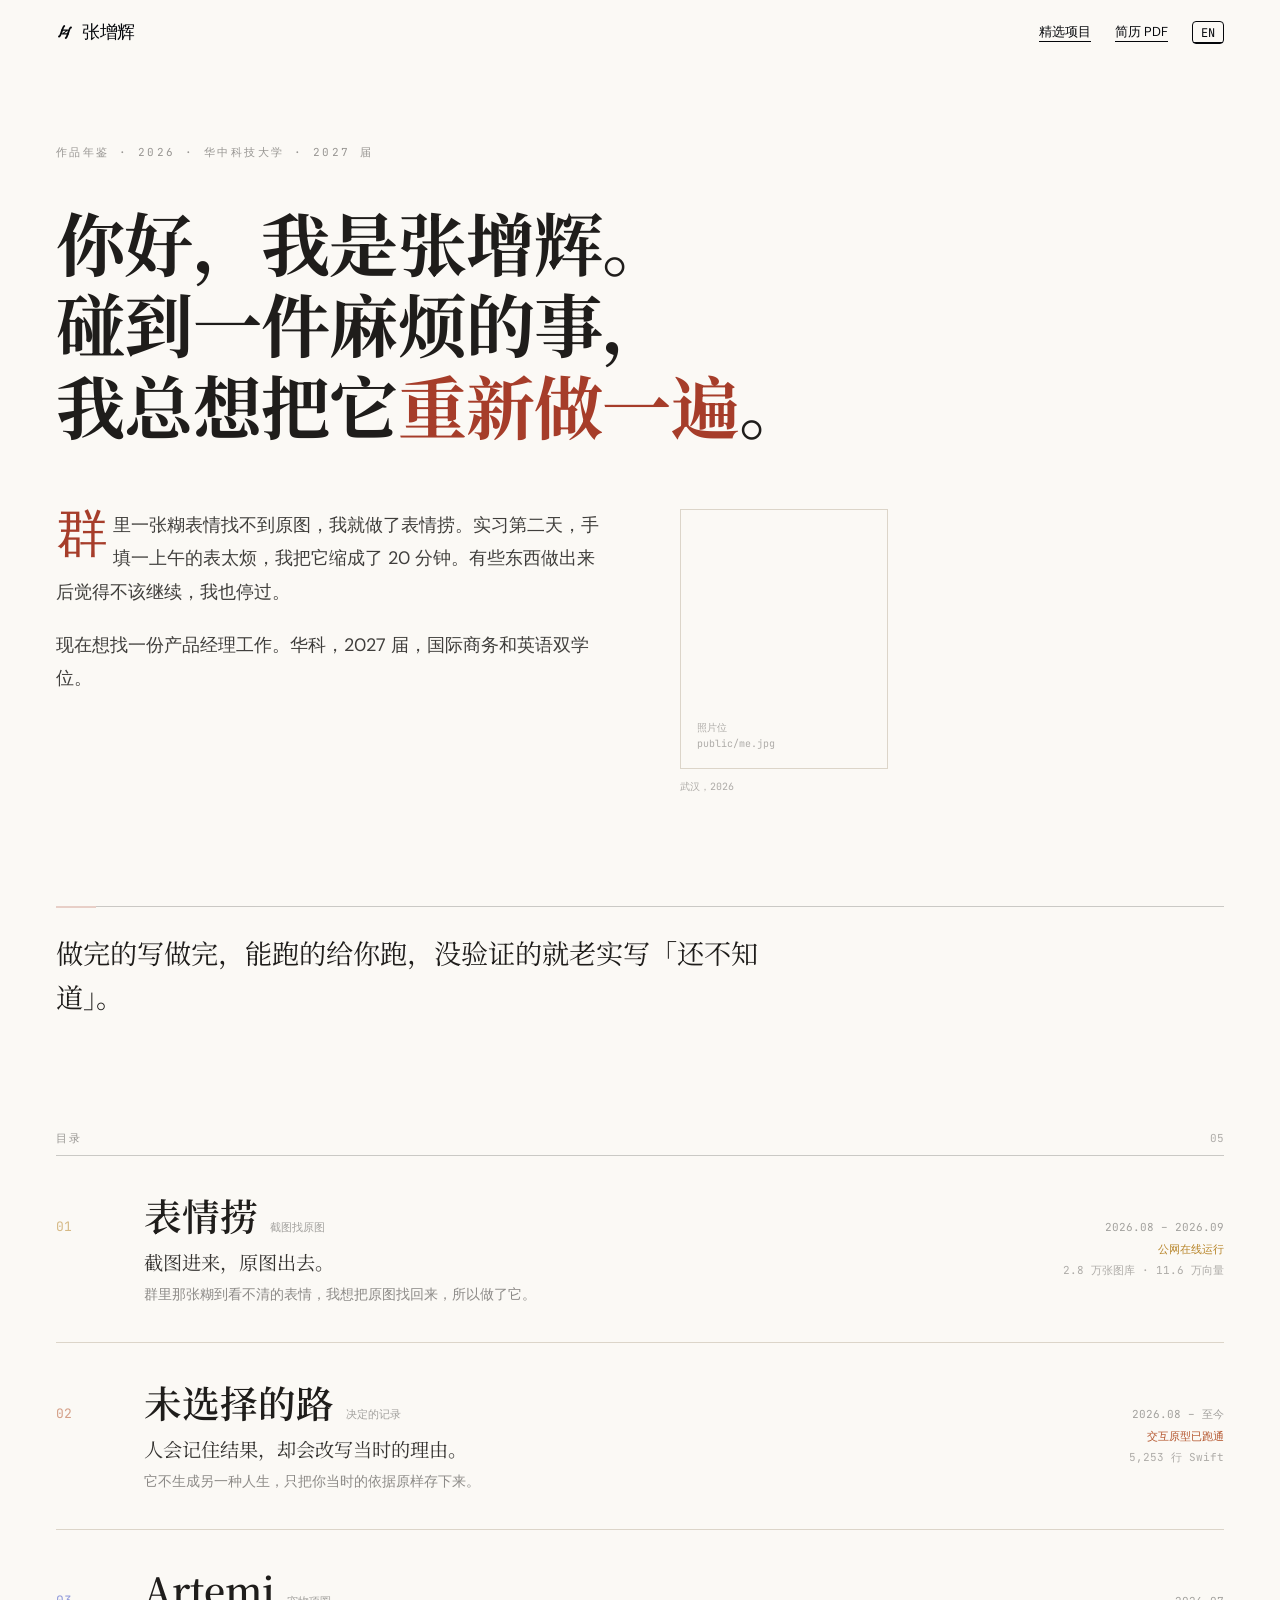
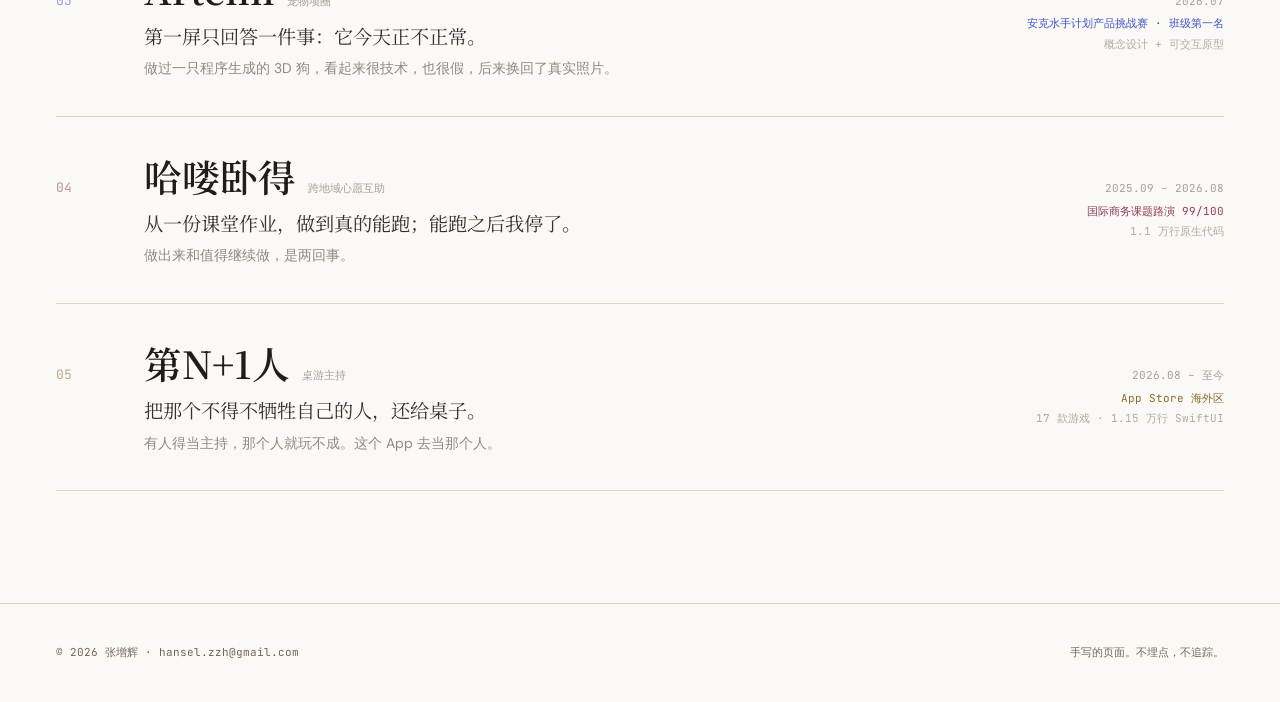
==== commit e14e0964: "重构简历：移除技能模块以避免与优势重复，腾出空间将正文行高拉大至1.51/1.32，实现通透呼吸感与满版单页" ====
--- a/index.html
+++ b/index.html
@@ -10,8 +10,8 @@
     <meta property="og:description" content="产品策划 / 产品经理 · 独立开发者 · 精选项目" />
     <meta property="og:type" content="profile" />
     <title>张增辉 Hansel Zhang</title>
-    <script type="module" crossorigin src="/assets/index-34YLlxE9.js"></script>
-    <link rel="stylesheet" crossorigin href="/assets/index-Dz40PQ4h.css">
+    <script type="module" crossorigin src="/assets/index-BOdVhqP0.js"></script>
+    <link rel="stylesheet" crossorigin href="/assets/index-Cmr0DApi.css">
   </head>
   <body>
     <div id="root"></div>
--- a/assets/index-Cmr0DApi.css
+++ b/assets/index-Cmr0DApi.css
@@ -0,0 +1 @@
+@import "https://fonts.googleapis.com/css2?family=Instrument+Serif:ital@0;1&family=DM+Sans:opsz,wght@9..40,300;9..40,400;9..40,500;9..40,700;9..40,800&family=JetBrains+Mono:wght@400;500&family=Noto+Serif+SC:wght@400;600;700&family=Noto+Sans+SC:wght@500;700;900&display=swap";*,:before,:after,::backdrop{--tw-border-spacing-x:0;--tw-border-spacing-y:0;--tw-translate-x:0;--tw-translate-y:0;--tw-rotate:0;--tw-skew-x:0;--tw-skew-y:0;--tw-scale-x:1;--tw-scale-y:1;--tw-pan-x: ;--tw-pan-y: ;--tw-pinch-zoom: ;--tw-scroll-snap-strictness:proximity;--tw-gradient-from-position: ;--tw-gradient-via-position: ;--tw-gradient-to-position: ;--tw-ordinal: ;--tw-slashed-zero: ;--tw-numeric-figure: ;--tw-numeric-spacing: ;--tw-numeric-fraction: ;--tw-ring-inset: ;--tw-ring-offset-width:0px;--tw-ring-offset-color:#fff;--tw-ring-color:#3b82f680;--tw-ring-offset-shadow:0 0 #0000;--tw-ring-shadow:0 0 #0000;--tw-shadow:0 0 #0000;--tw-shadow-colored:0 0 #0000;--tw-blur: ;--tw-brightness: ;--tw-contrast: ;--tw-grayscale: ;--tw-hue-rotate: ;--tw-invert: ;--tw-saturate: ;--tw-sepia: ;--tw-drop-shadow: ;--tw-backdrop-blur: ;--tw-backdrop-brightness: ;--tw-backdrop-contrast: ;--tw-backdrop-grayscale: ;--tw-backdrop-hue-rotate: ;--tw-backdrop-invert: ;--tw-backdrop-opacity: ;--tw-backdrop-saturate: ;--tw-backdrop-sepia: ;--tw-contain-size: ;--tw-contain-layout: ;--tw-contain-paint: ;--tw-contain-style: }*,:before,:after{box-sizing:border-box;border:0 solid #e5e7eb}:before,:after{--tw-content:""}html,:host{-webkit-text-size-adjust:100%;tab-size:4;font-feature-settings:normal;font-variation-settings:normal;-webkit-tap-highlight-color:transparent;font-family:DM Sans,PingFang SC,Hiragino Sans GB,ui-sans-serif,system-ui,sans-serif;line-height:1.5}body{line-height:inherit;margin:0}hr{height:0;color:inherit;border-top-width:1px}abbr:where([title]){-webkit-text-decoration:underline dotted;text-decoration:underline dotted}h1,h2,h3,h4,h5,h6{font-size:inherit;font-weight:inherit}a{color:inherit;-webkit-text-decoration:inherit;text-decoration:inherit}b,strong{font-weight:bolder}code,kbd,samp,pre{font-feature-settings:normal;font-variation-settings:normal;font-family:JetBrains Mono,SF Mono,ui-monospace,monospace;font-size:1em}small{font-size:80%}sub,sup{vertical-align:baseline;font-size:75%;line-height:0;position:relative}sub{bottom:-.25em}sup{top:-.5em}table{text-indent:0;border-color:inherit;border-collapse:collapse}button,input,optgroup,select,textarea{font-feature-settings:inherit;font-variation-settings:inherit;font-family:inherit;font-size:100%;font-weight:inherit;line-height:inherit;letter-spacing:inherit;color:inherit;margin:0;padding:0}button,select{text-transform:none}button,input:where([type=button]),input:where([type=reset]),input:where([type=submit]){-webkit-appearance:button;background-color:#0000;background-image:none}:-moz-focusring{outline:auto}:-moz-ui-invalid{box-shadow:none}progress{vertical-align:baseline}::-webkit-inner-spin-button{height:auto}::-webkit-outer-spin-button{height:auto}[type=search]{-webkit-appearance:textfield;outline-offset:-2px}::-webkit-search-decoration{-webkit-appearance:none}::-webkit-file-upload-button{-webkit-appearance:button;font:inherit}summary{display:list-item}blockquote,dl,dd,h1,h2,h3,h4,h5,h6,hr,figure,p,pre{margin:0}fieldset{margin:0;padding:0}legend{padding:0}ol,ul,menu{margin:0;padding:0;list-style:none}dialog{padding:0}textarea{resize:vertical}input::-moz-placeholder{opacity:1;color:#9ca3af}textarea::-moz-placeholder{opacity:1;color:#9ca3af}input::placeholder,textarea::placeholder{opacity:1;color:#9ca3af}button,[role=button]{cursor:pointer}:disabled{cursor:default}img,svg,video,canvas,audio,iframe,embed,object{vertical-align:middle;display:block}img,video{max-width:100%;height:auto}[hidden]:where(:not([hidden=until-found])){display:none}body{-webkit-font-smoothing:antialiased;font-feature-settings:"kern" 1;font-family:DM Sans,PingFang SC,ui-sans-serif,system-ui,sans-serif}::selection{background-color:#a63d2a29}.display{letter-spacing:-.02em;font-family:Instrument Serif,Songti SC,Georgia,serif;font-weight:400;line-height:1.02}.container{width:100%}@media (width>=640px){.container{max-width:640px}}@media (width>=768px){.container{max-width:768px}}@media (width>=1024px){.container{max-width:1024px}}@media (width>=1280px){.container{max-width:1280px}}@media (width>=1536px){.container{max-width:1536px}}.pointer-events-none{pointer-events:none}.pointer-events-auto{pointer-events:auto}.fixed{position:fixed}.absolute{position:absolute}.relative{position:relative}.sticky{position:sticky}.inset-0{inset:0}.inset-x-0{left:0;right:0}.inset-y-0{top:0;bottom:0}.bottom-0{bottom:0}.bottom-\[3\%\]{bottom:3%}.bottom-\[6\%\]{bottom:6%}.left-0{left:0}.left-1\/2{left:50%}.left-\[7\%\]{left:7%}.right-0{right:0}.right-\[7\%\]{right:7%}.right-\[calc\(100\%-0\.5rem\)\]{right:calc(100% - .5rem)}.top-0{top:0}.top-1\/2{top:50%}.top-24{top:6rem}.top-\[3\%\]{top:3%}.top-\[9\.5\%\]{top:9.5%}.z-10{z-index:10}.z-50{z-index:50}.order-1{order:1}.order-2{order:2}.m-2{margin:.5rem}.mx-auto{margin-left:auto;margin-right:auto}.-mt-14{margin-top:-3.5rem}.mb-3{margin-bottom:.75rem}.mb-4{margin-bottom:1rem}.mb-5{margin-bottom:1.25rem}.mb-7{margin-bottom:1.75rem}.ml-\[0\.25em\]{margin-left:.25em}.ml-auto{margin-left:auto}.mt-1{margin-top:.25rem}.mt-1\.5{margin-top:.375rem}.mt-10{margin-top:2.5rem}.mt-12{margin-top:3rem}.mt-14{margin-top:3.5rem}.mt-16{margin-top:4rem}.mt-2{margin-top:.5rem}.mt-2\.5{margin-top:.625rem}.mt-3{margin-top:.75rem}.mt-3\.5{margin-top:.875rem}.mt-4{margin-top:1rem}.mt-5{margin-top:1.25rem}.mt-6{margin-top:1.5rem}.mt-7{margin-top:1.75rem}.mt-8{margin-top:2rem}.mt-9{margin-top:2.25rem}.block{display:block}.inline-block{display:inline-block}.flex{display:flex}.inline-flex{display:inline-flex}.table{display:table}.grid{display:grid}.contents{display:contents}.hidden{display:none}.aspect-\[1179\/2556\]{aspect-ratio:1179/2556}.aspect-\[4\/5\]{aspect-ratio:4/5}.aspect-\[9\/19\.5\]{aspect-ratio:9/19.5}.aspect-square{aspect-ratio:1}.h-14{height:3.5rem}.h-16{height:4rem}.h-2{height:.5rem}.h-2\.5{height:.625rem}.h-20{height:5rem}.h-3{height:.75rem}.h-4{height:1rem}.h-7{height:1.75rem}.h-\[100svh\]{height:100svh}.h-\[16rem\]{height:16rem}.h-\[2px\]{height:2px}.h-\[62svh\]{height:62svh}.h-\[min\(58svh\,600px\)\]{height:min(58svh,600px)}.h-\[min\(80svh\,760px\)\]{height:min(80svh,760px)}.h-auto{height:auto}.h-full{height:100%}.min-h-\[100svh\]{min-height:100svh}.min-h-\[3\.2em\]{min-height:3.2em}.min-h-\[360px\]{min-height:360px}.min-h-\[70svh\]{min-height:70svh}.min-h-screen{min-height:100vh}.w-1\/3{width:33.3333%}.w-2{width:.5rem}.w-2\.5{width:.625rem}.w-20{width:5rem}.w-4{width:1rem}.w-44{width:11rem}.w-\[13rem\]{width:13rem}.w-\[17rem\]{width:17rem}.w-\[3px\]{width:3px}.w-\[clamp\(4\.2rem\,11vw\,9\.5rem\)\]{width:clamp(4.2rem,11vw,9.5rem)}.w-\[min\(80vw\,24rem\)\]{width:min(80vw,24rem)}.w-\[min\(80vw\,26rem\)\]{width:min(80vw,26rem)}.w-full{width:100%}.w-max{width:max-content}.min-w-0{min-width:0}.max-w-\[28rem\]{max-width:28rem}.max-w-\[34rem\]{max-width:34rem}.max-w-\[38rem\]{max-width:38rem}.max-w-\[40rem\]{max-width:40rem}.max-w-\[42rem\]{max-width:42rem}.max-w-\[44rem\]{max-width:44rem}.max-w-\[46rem\]{max-width:46rem}.max-w-\[52rem\]{max-width:52rem}.max-w-\[54rem\]{max-width:54rem}.max-w-\[58rem\]{max-width:58rem}.max-w-\[62rem\]{max-width:62rem}.max-w-\[68rem\]{max-width:68rem}.max-w-\[78rem\]{max-width:78rem}.max-w-full{max-width:100%}.max-w-none{max-width:none}.max-w-prose{max-width:34rem}.flex-1{flex:1}.shrink-0{flex-shrink:0}.-translate-x-1\/2{--tw-translate-x:-50%;transform:translate(var(--tw-translate-x), var(--tw-translate-y)) rotate(var(--tw-rotate)) skewX(var(--tw-skew-x)) skewY(var(--tw-skew-y)) scaleX(var(--tw-scale-x)) scaleY(var(--tw-scale-y))}.-translate-y-1\/2{--tw-translate-y:-50%;transform:translate(var(--tw-translate-x), var(--tw-translate-y)) rotate(var(--tw-rotate)) skewX(var(--tw-skew-x)) skewY(var(--tw-skew-y)) scaleX(var(--tw-scale-x)) scaleY(var(--tw-scale-y))}.transform{transform:translate(var(--tw-translate-x), var(--tw-translate-y)) rotate(var(--tw-rotate)) skewX(var(--tw-skew-x)) skewY(var(--tw-skew-y)) scaleX(var(--tw-scale-x)) scaleY(var(--tw-scale-y))}.cursor-pointer{cursor:pointer}.resize{resize:both}.snap-x{scroll-snap-type:x var(--tw-scroll-snap-strictness)}.snap-mandatory{--tw-scroll-snap-strictness:mandatory}.snap-start{scroll-snap-align:start}.grid-cols-1{grid-template-columns:repeat(1,minmax(0,1fr))}.grid-cols-2{grid-template-columns:repeat(2,minmax(0,1fr))}.grid-cols-\[2\.5rem_1fr\]{grid-template-columns:2.5rem 1fr}.grid-cols-\[2\.5rem_minmax\(0\,1fr\)\]{grid-template-columns:2.5rem minmax(0,1fr)}.flex-col{flex-direction:column}.flex-wrap{flex-wrap:wrap}.items-start{align-items:flex-start}.items-end{align-items:flex-end}.items-center{align-items:center}.items-baseline{align-items:baseline}.items-stretch{align-items:stretch}.justify-center{justify-content:center}.justify-between{justify-content:space-between}.gap-1\.5{gap:.375rem}.gap-10{gap:2.5rem}.gap-12{gap:3rem}.gap-14{gap:3.5rem}.gap-16{gap:4rem}.gap-2{gap:.5rem}.gap-2\.5{gap:.625rem}.gap-20{gap:5rem}.gap-24{gap:6rem}.gap-3{gap:.75rem}.gap-4{gap:1rem}.gap-5{gap:1.25rem}.gap-6{gap:1.5rem}.gap-7{gap:1.75rem}.gap-8{gap:2rem}.gap-\[1\.6vw\]{gap:1.6vw}.gap-\[5vw\]{gap:5vw}.gap-x-10{-moz-column-gap:2.5rem;column-gap:2.5rem}.gap-x-3{-moz-column-gap:.75rem;column-gap:.75rem}.gap-x-4{-moz-column-gap:1rem;column-gap:1rem}.gap-y-1{row-gap:.25rem}.gap-y-12{row-gap:3rem}.gap-y-4{row-gap:1rem}.space-y-12>:not([hidden])~:not([hidden]){--tw-space-y-reverse:0;margin-top:calc(3rem * calc(1 - var(--tw-space-y-reverse)));margin-bottom:calc(3rem * var(--tw-space-y-reverse))}.space-y-14>:not([hidden])~:not([hidden]){--tw-space-y-reverse:0;margin-top:calc(3.5rem * calc(1 - var(--tw-space-y-reverse)));margin-bottom:calc(3.5rem * var(--tw-space-y-reverse))}.space-y-16>:not([hidden])~:not([hidden]){--tw-space-y-reverse:0;margin-top:calc(4rem * calc(1 - var(--tw-space-y-reverse)));margin-bottom:calc(4rem * var(--tw-space-y-reverse))}.space-y-3>:not([hidden])~:not([hidden]){--tw-space-y-reverse:0;margin-top:calc(.75rem * calc(1 - var(--tw-space-y-reverse)));margin-bottom:calc(.75rem * var(--tw-space-y-reverse))}.space-y-4>:not([hidden])~:not([hidden]){--tw-space-y-reverse:0;margin-top:calc(1rem * calc(1 - var(--tw-space-y-reverse)));margin-bottom:calc(1rem * var(--tw-space-y-reverse))}.space-y-5>:not([hidden])~:not([hidden]){--tw-space-y-reverse:0;margin-top:calc(1.25rem * calc(1 - var(--tw-space-y-reverse)));margin-bottom:calc(1.25rem * var(--tw-space-y-reverse))}.space-y-9>:not([hidden])~:not([hidden]){--tw-space-y-reverse:0;margin-top:calc(2.25rem * calc(1 - var(--tw-space-y-reverse)));margin-bottom:calc(2.25rem * var(--tw-space-y-reverse))}.self-center{align-self:center}.overflow-hidden{overflow:hidden}.overflow-x-auto{overflow-x:auto}.overflow-x-clip{overflow-x:clip}.truncate{text-overflow:ellipsis;white-space:nowrap;overflow:hidden}.whitespace-nowrap{white-space:nowrap}.rounded{border-radius:.25rem}.rounded-2xl{border-radius:1rem}.rounded-3xl{border-radius:1.5rem}.rounded-\[1\.95rem\]{border-radius:1.95rem}.rounded-\[18\%\]{border-radius:18%}.rounded-\[2\.2rem\]{border-radius:2.2rem}.rounded-\[2\.4rem\]{border-radius:2.4rem}.rounded-\[22\%\]{border-radius:22%}.rounded-\[2rem\]{border-radius:2rem}.rounded-full{border-radius:9999px}.border{border-width:1px}.border-b{border-bottom-width:1px}.border-l-2{border-left-width:2px}.border-t{border-top-width:1px}.border-black\/5{border-color:#0000000d}.border-current{border-color:currentColor}.border-rule{--tw-border-opacity:1;border-color:rgb(220 213 201/var(--tw-border-opacity,1))}.border-st-line{border-color:var(--line)}.border-white\/10{border-color:#ffffff1a}.bg-\[\#F4EFE6\]{--tw-bg-opacity:1;background-color:rgb(244 239 230/var(--tw-bg-opacity,1))}.bg-black{--tw-bg-opacity:1;background-color:rgb(0 0 0/var(--tw-bg-opacity,1))}.bg-paper{--tw-bg-opacity:1;background-color:rgb(251 249 245/var(--tw-bg-opacity,1))}.bg-st-bg{background-color:var(--bg)}.bg-st-line{background-color:var(--line)}.bg-white\/95{background-color:#fffffff2}.bg-gradient-to-t{background-image:linear-gradient(to top, var(--tw-gradient-stops))}.from-black\/55{--tw-gradient-from:#0000008c var(--tw-gradient-from-position);--tw-gradient-to:#0000 var(--tw-gradient-to-position);--tw-gradient-stops:var(--tw-gradient-from), var(--tw-gradient-to)}.via-transparent{--tw-gradient-to:#0000 var(--tw-gradient-to-position);--tw-gradient-stops:var(--tw-gradient-from), transparent var(--tw-gradient-via-position), var(--tw-gradient-to)}.to-transparent{--tw-gradient-to:transparent var(--tw-gradient-to-position)}.object-cover{-o-object-fit:cover;object-fit:cover}.object-top{-o-object-position:top;object-position:top}.p-4{padding:1rem}.p-5{padding:1.25rem}.p-6{padding:1.5rem}.p-7{padding:1.75rem}.p-8{padding:2rem}.p-\[0\.5rem\]{padding:.5rem}.px-1\.5{padding-left:.375rem;padding-right:.375rem}.px-2{padding-left:.5rem;padding-right:.5rem}.px-3{padding-left:.75rem;padding-right:.75rem}.px-3\.5{padding-left:.875rem;padding-right:.875rem}.px-4{padding-left:1rem;padding-right:1rem}.px-5{padding-left:1.25rem;padding-right:1.25rem}.px-6{padding-left:1.5rem;padding-right:1.5rem}.px-7{padding-left:1.75rem;padding-right:1.75rem}.py-0\.5{padding-top:.125rem;padding-bottom:.125rem}.py-1\.5{padding-top:.375rem;padding-bottom:.375rem}.py-10{padding-top:2.5rem;padding-bottom:2.5rem}.py-2{padding-top:.5rem;padding-bottom:.5rem}.py-2\.5{padding-top:.625rem;padding-bottom:.625rem}.py-20{padding-top:5rem;padding-bottom:5rem}.py-24{padding-top:6rem;padding-bottom:6rem}.py-28{padding-top:7rem;padding-bottom:7rem}.py-3{padding-top:.75rem;padding-bottom:.75rem}.py-3\.5{padding-top:.875rem;padding-bottom:.875rem}.py-32{padding-top:8rem;padding-bottom:8rem}.py-4{padding-top:1rem;padding-bottom:1rem}.py-7{padding-top:1.75rem;padding-bottom:1.75rem}.py-\[3\.2\%\]{padding-top:3.2%;padding-bottom:3.2%}.pb-12{padding-bottom:3rem}.pb-16{padding-bottom:4rem}.pb-20{padding-bottom:5rem}.pb-24{padding-bottom:6rem}.pb-28{padding-bottom:7rem}.pb-\[8svh\]{padding-bottom:8svh}.pl-6{padding-left:1.5rem}.pt-1\.5{padding-top:.375rem}.pt-12{padding-top:3rem}.pt-2{padding-top:.5rem}.pt-24{padding-top:6rem}.pt-28{padding-top:7rem}.pt-4{padding-top:1rem}.pt-6{padding-top:1.5rem}.pt-8{padding-top:2rem}.text-center{text-align:center}.text-right{text-align:right}.font-mono{font-family:JetBrains Mono,SF Mono,ui-monospace,monospace}.font-sans{font-family:DM Sans,PingFang SC,Hiragino Sans GB,ui-sans-serif,system-ui,sans-serif}.text-\[10px\]{font-size:10px}.text-\[11px\]{font-size:11px}.text-\[12px\]{font-size:12px}.text-\[13px\]{font-size:13px}.text-\[14px\]{font-size:14px}.text-\[15px\]{font-size:15px}.text-\[16px\]{font-size:16px}.text-\[17px\]{font-size:17px}.text-\[18px\]{font-size:18px}.text-\[20px\]{font-size:20px}.text-\[24px\]{font-size:24px}.text-\[5\.5rem\]{font-size:5.5rem}.text-\[clamp\(\.8rem\,1\.8svh\,1\.05rem\)\]{font-size:clamp(.8rem,1.8svh,1.05rem)}.text-\[clamp\(1\.15rem\,2\.3vw\,1\.7rem\)\]{font-size:clamp(1.15rem,2.3vw,1.7rem)}.text-\[clamp\(1\.1rem\,1\.8vw\,1\.4rem\)\]{font-size:clamp(1.1rem,1.8vw,1.4rem)}.text-\[clamp\(1\.2rem\,2\.2vw\,1\.8rem\)\]{font-size:clamp(1.2rem,2.2vw,1.8rem)}.text-\[clamp\(1\.3rem\,2\.2vw\,1\.8rem\)\]{font-size:clamp(1.3rem,2.2vw,1.8rem)}.text-\[clamp\(1\.5rem\,2\.4vw\,2\.2rem\)\]{font-size:clamp(1.5rem,2.4vw,2.2rem)}.text-\[clamp\(1\.5rem\,2\.6vw\,2\.2rem\)\]{font-size:clamp(1.5rem,2.6vw,2.2rem)}.text-\[clamp\(1\.5rem\,3\.2vw\,2\.35rem\)\]{font-size:clamp(1.5rem,3.2vw,2.35rem)}.text-\[clamp\(1\.5rem\,3\.2vw\,2\.7rem\)\]{font-size:clamp(1.5rem,3.2vw,2.7rem)}.text-\[clamp\(1\.6rem\,2\.8vw\,2\.4rem\)\]{font-size:clamp(1.6rem,2.8vw,2.4rem)}.text-\[clamp\(1\.7rem\,3vw\,2\.6rem\)\]{font-size:clamp(1.7rem,3vw,2.6rem)}.text-\[clamp\(1\.9rem\,3\.8vw\,3\.5rem\)\]{font-size:clamp(1.9rem,3.8vw,3.5rem)}.text-\[clamp\(1rem\,1\.6vw\,1\.25rem\)\]{font-size:clamp(1rem,1.6vw,1.25rem)}.text-\[clamp\(1rem\,1\.6vw\,1\.2rem\)\]{font-size:clamp(1rem,1.6vw,1.2rem)}.text-\[clamp\(1rem\,2\.4svh\,1\.5rem\)\]{font-size:clamp(1rem,2.4svh,1.5rem)}.text-\[clamp\(2\.1rem\,5\.4vw\,4\.4rem\)\]{font-size:clamp(2.1rem,5.4vw,4.4rem)}.text-\[clamp\(2\.2rem\,4\.8vw\,3\.8rem\)\]{font-size:clamp(2.2rem,4.8vw,3.8rem)}.text-\[clamp\(2\.2rem\,4\.8vw\,4\.2rem\)\]{font-size:clamp(2.2rem,4.8vw,4.2rem)}.text-\[clamp\(2\.2rem\,5vw\,4\.2rem\)\]{font-size:clamp(2.2rem,5vw,4.2rem)}.text-\[clamp\(2\.2rem\,7\.2vw\,6\.8rem\)\]{font-size:clamp(2.2rem,7.2vw,6.8rem)}.text-\[clamp\(2\.4rem\,4\.5vw\,3\.6rem\)\]{font-size:clamp(2.4rem,4.5vw,3.6rem)}.text-\[clamp\(2\.4rem\,5\.5vw\,5rem\)\]{font-size:clamp(2.4rem,5.5vw,5rem)}.text-\[clamp\(2\.6rem\,5vw\,3\.8rem\)\]{font-size:clamp(2.6rem,5vw,3.8rem)}.text-\[clamp\(2\.6rem\,5vw\,4\.4rem\)\]{font-size:clamp(2.6rem,5vw,4.4rem)}.text-\[clamp\(2rem\,5vw\,4\.6rem\)\]{font-size:clamp(2rem,5vw,4.6rem)}.text-\[clamp\(3\.2rem\,6\.5vw\,4\.8rem\)\]{font-size:clamp(3.2rem,6.5vw,4.8rem)}.text-\[clamp\(3\.2rem\,9vw\,8rem\)\]{font-size:clamp(3.2rem,9vw,8rem)}.text-\[clamp\(3\.6rem\,8vw\,5\.6rem\)\]{font-size:clamp(3.6rem,8vw,5.6rem)}.text-\[clamp\(3rem\,7vw\,5\.5rem\)\]{font-size:clamp(3rem,7vw,5.5rem)}.text-\[clamp\(4\.6rem\,14vw\,11\.5rem\)\]{font-size:clamp(4.6rem,14vw,11.5rem)}.text-\[clamp\(6rem\,16vw\,13rem\)\]{font-size:clamp(6rem,16vw,13rem)}.text-sm{font-size:.875rem;line-height:1.25rem}.text-xl{font-size:1.25rem;line-height:1.75rem}.font-bold{font-weight:700}.font-medium{font-weight:500}.font-semibold{font-weight:600}.uppercase{text-transform:uppercase}.not-italic{font-style:normal}.tabular-nums{--tw-numeric-spacing:tabular-nums;font-variant-numeric:var(--tw-ordinal) var(--tw-slashed-zero) var(--tw-numeric-figure) var(--tw-numeric-spacing) var(--tw-numeric-fraction)}.leading-\[1\.08\]{line-height:1.08}.leading-\[1\.15\]{line-height:1.15}.leading-\[1\.18\]{line-height:1.18}.leading-\[1\.2\]{line-height:1.2}.leading-\[1\.65\]{line-height:1.65}.leading-\[1\.6\]{line-height:1.6}.leading-\[1\.75\]{line-height:1.75}.leading-\[1\.7\]{line-height:1.7}.leading-\[1\.85\]{line-height:1.85}.leading-\[1\.8\]{line-height:1.8}.leading-none{line-height:1}.leading-relaxed{line-height:1.625}.leading-snug{line-height:1.375}.leading-tight{line-height:1.25}.tracking-\[-0\.01em\]{letter-spacing:-.01em}.tracking-\[-0\.02em\]{letter-spacing:-.02em}.tracking-\[0\.18em\]{letter-spacing:.18em}.tracking-\[0\.22em\]{letter-spacing:.22em}.tracking-tight{letter-spacing:-.025em}.tracking-wide{letter-spacing:.025em}.tracking-wider{letter-spacing:.05em}.text-\[\#16130B\]{--tw-text-opacity:1;color:rgb(22 19 11/var(--tw-text-opacity,1))}.text-\[\#1C1A18\]{--tw-text-opacity:1;color:rgb(28 26 24/var(--tw-text-opacity,1))}.text-\[\#6E675D\]{--tw-text-opacity:1;color:rgb(110 103 93/var(--tw-text-opacity,1))}.text-\[\#C9C2B8\]{--tw-text-opacity:1;color:rgb(201 194 184/var(--tw-text-opacity,1))}.text-\[\#F4F1EA\]{--tw-text-opacity:1;color:rgb(244 241 234/var(--tw-text-opacity,1))}.text-cinnabar{--tw-text-opacity:1;color:rgb(166 61 42/var(--tw-text-opacity,1))}.text-ink{--tw-text-opacity:1;color:rgb(31 29 27/var(--tw-text-opacity,1))}.text-ink\/35{color:#1f1d1b59}.text-ink\/40{color:#1f1d1b66}.text-ink\/45{color:#1f1d1b73}.text-ink\/50{color:#1f1d1b80}.text-ink\/85{color:#1f1d1bd9}.text-ink\/90{color:#1f1d1be6}.text-st-ink{color:var(--ink)}.text-st-mute{color:var(--mute)}.text-white{--tw-text-opacity:1;color:rgb(255 255 255/var(--tw-text-opacity,1))}.text-white\/90{color:#ffffffe6}.opacity-55{opacity:.55}.opacity-70{opacity:.7}.opacity-75{opacity:.75}.opacity-80{opacity:.8}.opacity-85{opacity:.85}.mix-blend-difference{mix-blend-mode:difference}.shadow-\[0_30px_90px_-25px_rgba\(35\,32\,27\,0\.18\)\]{--tw-shadow:0 30px 90px -25px #23201b2e;--tw-shadow-colored:0 30px 90px -25px var(--tw-shadow-color);box-shadow:var(--tw-ring-offset-shadow,0 0 #0000), var(--tw-ring-shadow,0 0 #0000), var(--tw-shadow)}.shadow-\[0_40px_90px_-35px_rgba\(0\,0\,0\,\.45\)\]{--tw-shadow:0 40px 90px -35px #00000073;--tw-shadow-colored:0 40px 90px -35px var(--tw-shadow-color);box-shadow:var(--tw-ring-offset-shadow,0 0 #0000), var(--tw-ring-shadow,0 0 #0000), var(--tw-shadow)}.outline{outline-style:solid}.ring{--tw-ring-offset-shadow:var(--tw-ring-inset) 0 0 0 var(--tw-ring-offset-width) var(--tw-ring-offset-color);--tw-ring-shadow:var(--tw-ring-inset) 0 0 0 calc(3px + var(--tw-ring-offset-width)) var(--tw-ring-color);box-shadow:var(--tw-ring-offset-shadow), var(--tw-ring-shadow), var(--tw-shadow,0 0 #0000)}.ring-\[0\.5rem\]{--tw-ring-offset-shadow:var(--tw-ring-inset) 0 0 0 var(--tw-ring-offset-width) var(--tw-ring-offset-color);--tw-ring-shadow:var(--tw-ring-inset) 0 0 0 calc(.5rem + var(--tw-ring-offset-width)) var(--tw-ring-color);box-shadow:var(--tw-ring-offset-shadow), var(--tw-ring-shadow), var(--tw-shadow,0 0 #0000)}.ring-black{--tw-ring-opacity:1;--tw-ring-color:rgb(0 0 0/var(--tw-ring-opacity,1))}.blur{--tw-blur:blur(8px);filter:var(--tw-blur) var(--tw-brightness) var(--tw-contrast) var(--tw-grayscale) var(--tw-hue-rotate) var(--tw-invert) var(--tw-saturate) var(--tw-sepia) var(--tw-drop-shadow)}.filter{filter:var(--tw-blur) var(--tw-brightness) var(--tw-contrast) var(--tw-grayscale) var(--tw-hue-rotate) var(--tw-invert) var(--tw-saturate) var(--tw-sepia) var(--tw-drop-shadow)}.transition{transition-property:color,background-color,border-color,text-decoration-color,fill,stroke,opacity,box-shadow,transform,filter,-webkit-backdrop-filter,backdrop-filter;transition-duration:.15s;transition-timing-function:cubic-bezier(.4,0,.2,1)}.transition-all{transition-property:all;transition-duration:.15s;transition-timing-function:cubic-bezier(.4,0,.2,1)}.transition-colors{transition-property:color,background-color,border-color,text-decoration-color,fill,stroke;transition-duration:.15s;transition-timing-function:cubic-bezier(.4,0,.2,1)}.transition-opacity{transition-property:opacity;transition-duration:.15s;transition-timing-function:cubic-bezier(.4,0,.2,1)}.transition-transform{transition-property:transform;transition-duration:.15s;transition-timing-function:cubic-bezier(.4,0,.2,1)}.delay-300{transition-delay:.3s}.delay-500{transition-delay:.5s}.duration-200{transition-duration:.2s}.duration-300{transition-duration:.3s}.duration-500{transition-duration:.5s}.ease-out{transition-timing-function:cubic-bezier(0,0,.2,1)}.page{flex-direction:column;justify-content:center;min-height:100svh;display:flex}.hang{position:absolute;top:.15em;right:calc(100% + 1.25rem)}@media (width<=900px){.hang{margin-bottom:.35rem;display:block;position:static}}.rule{opacity:.22;background:currentColor;height:1px}.rule-lead:before{content:"";background:#a63d2a;width:2.5rem;height:2px;margin-bottom:-1.5px;display:block}.link{background-image:linear-gradient(currentColor,currentColor);background-position:0 100%;background-repeat:no-repeat;background-size:100% 1px;padding-bottom:1px;transition:background-size .25s,color .25s}.link:hover{color:#a63d2a;background-size:100% 2px}.dark .link:hover{color:#e08a72}.drop-cap:first-letter{float:left;color:#a63d2a;margin:.06em .09em 0 0;font-family:Instrument Serif,Songti SC,Georgia,serif;font-size:2.9em;line-height:.82}.dark .drop-cap:first-letter{color:#e08a72}.figure{color:#a63d2a;font-family:Instrument Serif,Songti SC,Georgia,serif;font-size:1.15em;line-height:1}.dark .figure{color:#e08a72}.vslider{appearance:none;cursor:ew-resize;background:0 0;width:100%;height:22px}.vslider::-webkit-slider-runnable-track{opacity:.35;background:currentColor;height:1px}.vslider::-moz-range-track{opacity:.35;background:currentColor;height:1px}.vslider::-webkit-slider-thumb{appearance:none;background:#a63d2a;border:none;border-radius:0;width:3px;height:20px;margin-top:-10px}.vslider::-moz-range-thumb{background:#a63d2a;border:none;border-radius:0;width:3px;height:20px}.dark .vslider::-webkit-slider-thumb{background:#e08a72}.dark .vslider::-moz-range-thumb{background:#e08a72}.vslider:focus-visible::-webkit-slider-thumb{outline-offset:2px;outline:2px solid}.vticks{justify-content:space-between;height:4px;display:flex}.vticks span{opacity:.3;background:currentColor;width:1px}.vticks span[data-on=true]{opacity:1;background:#a63d2a}.dark .vticks span[data-on=true]{background:#e08a72}.filmstrip{scrollbar-width:thin}.filmstrip::-webkit-scrollbar{height:3px}.filmstrip::-webkit-scrollbar-thumb{opacity:.3;background:currentColor}.stage{background:var(--bg);color:var(--ink)}.stage ::selection{background:color-mix(in srgb, var(--accent) 32%, transparent)}.stage p{text-wrap:pretty}.kicker{letter-spacing:.22em;text-transform:uppercase;color:var(--mute,#6e675d);font-family:JetBrains Mono,ui-monospace,monospace;font-size:11px}.mega{letter-spacing:-.035em;font-family:Instrument Serif,Noto Serif SC,Songti SC,Georgia,serif;font-weight:400;line-height:.92}.serif-cn{font-family:Noto Serif SC,Songti SC,SimSun,serif}.heavy{letter-spacing:-.04em;font-family:DM Sans,PingFang SC,Hiragino Sans GB,Microsoft YaHei,sans-serif;font-weight:800}.hair{border-color:color-mix(in srgb, currentColor 16%, transparent)}.unveil{clip-path:inset(calc((1 - var(--p,0)) * 56%) calc((1 - var(--p,0)) * 17%) calc((1 - var(--p,0)) * 7%) calc((1 - var(--p,0)) * 17%) round calc((1 - var(--p,0)) * 28px))}.unveil img{transform:scale(calc(1.15 - var(--p,0) * .15))}.lift-away{opacity:calc(1 - var(--p,0) * 2.4);transform:translateY(calc(var(--p,0) * -10vh))}.after-unveil{opacity:calc((var(--p,0) - .82) * 6)}.line-in{transition:opacity .7s cubic-bezier(.2,.7,.2,1),transform .7s cubic-bezier(.2,.7,.2,1),color .7s}@keyframes eco-run{0%{left:0%}to{left:100%}}.eco-pulse{background:var(--accent);border-radius:999px;width:7px;height:7px;margin-left:-3.5px;animation:3.2s cubic-bezier(.45,0,.55,1) infinite eco-run;position:absolute;top:-3px}@media (prefers-reduced-motion:reduce){.eco-pulse{animation:none;left:50%}.line-in{transition:none}}.headline{letter-spacing:-.028em;text-wrap:balance;font-family:DM Sans,PingFang SC,Noto Sans SC,Hiragino Sans GB,Microsoft YaHei,sans-serif;font-weight:700;line-height:1.08}.label{letter-spacing:.01em;color:var(--accent);font-family:DM Sans,PingFang SC,Noto Sans SC,sans-serif;font-size:15px;font-weight:600}@keyframes rise{0%{opacity:0;transform:translateY(28px)}to{opacity:1;transform:none}}.rise{animation:1s cubic-bezier(.2,.8,.2,1) both rise}.rise-2{animation-delay:.12s}.rise-3{animation-delay:.26s}.rise-4{animation-delay:.42s}.htrack{transform:translate3d(calc(var(--p,0) * var(--shift,0px)), 0, 0)}@keyframes drop{0%{opacity:0;transform:translateY(-70px)rotate(0)}to{opacity:1;transform:translateY(0) rotate(var(--r,0deg))}}.drop{animation:.9s cubic-bezier(.2,1.3,.4,1) both drop}@keyframes typing{0%,60%,to{opacity:.25;transform:none}30%{opacity:1;transform:translateY(-3px)}}.typing i{background:currentColor;border-radius:99px;width:6px;height:6px;margin:0 2px;animation:1.2s infinite typing;display:inline-block}.typing i:nth-child(2){animation-delay:.15s}.typing i:nth-child(3){animation-delay:.3s}@media (prefers-reduced-motion:reduce){.rise,.drop,.typing i{animation:none}html{scroll-behavior:auto}*{transition-duration:.01ms!important}}.hover\:bg-ink\/\[0\.025\]:hover{background-color:#1f1d1b06}.hover\:bg-white:hover{--tw-bg-opacity:1;background-color:rgb(255 255 255/var(--tw-bg-opacity,1))}.hover\:opacity-75:hover{opacity:.75}.hover\:opacity-85:hover{opacity:.85}.active\:scale-95:active{--tw-scale-x:.95;--tw-scale-y:.95;transform:translate(var(--tw-translate-x), var(--tw-translate-y)) rotate(var(--tw-rotate)) skewX(var(--tw-skew-x)) skewY(var(--tw-skew-y)) scaleX(var(--tw-scale-x)) scaleY(var(--tw-scale-y))}.disabled\:opacity-40:disabled{opacity:.4}.group:hover .group-hover\:translate-x-4{--tw-translate-x:1rem;transform:translate(var(--tw-translate-x), var(--tw-translate-y)) rotate(var(--tw-rotate)) skewX(var(--tw-skew-x)) skewY(var(--tw-skew-y)) scaleX(var(--tw-scale-x)) scaleY(var(--tw-scale-y))}.group:hover .group-hover\:opacity-100{opacity:1}.dark\:text-\[\#E08A72\]:is(.dark *){--tw-text-opacity:1;color:rgb(224 138 114/var(--tw-text-opacity,1))}@media (width>=640px){.sm\:mt-10{margin-top:2.5rem}.sm\:mt-16{margin-top:4rem}.sm\:mt-20{margin-top:5rem}.sm\:mt-24{margin-top:6rem}.sm\:block{display:block}.sm\:inline{display:inline}.sm\:hidden{display:none}.sm\:h-24{height:6rem}.sm\:h-\[18px\]{height:18px}.sm\:w-24{width:6rem}.sm\:w-48{width:12rem}.sm\:w-\[18px\]{width:18px}.sm\:grid-cols-\[3\.5rem_1fr_auto\]{grid-template-columns:3.5rem 1fr auto}.sm\:grid-cols-\[7rem_1fr\]{grid-template-columns:7rem 1fr}.sm\:flex-row{flex-direction:row}.sm\:items-baseline{align-items:baseline}.sm\:justify-between{justify-content:space-between}.sm\:gap-12{gap:3rem}.sm\:gap-2{gap:.5rem}.sm\:gap-3{gap:.75rem}.sm\:gap-6{gap:1.5rem}.sm\:gap-8{gap:2rem}.sm\:gap-x-16{-moz-column-gap:4rem;column-gap:4rem}.sm\:gap-x-8{-moz-column-gap:2rem;column-gap:2rem}.sm\:space-y-24>:not([hidden])~:not([hidden]){--tw-space-y-reverse:0;margin-top:calc(6rem * calc(1 - var(--tw-space-y-reverse)));margin-bottom:calc(6rem * var(--tw-space-y-reverse))}.sm\:p-12{padding:3rem}.sm\:p-5{padding:1.25rem}.sm\:p-8{padding:2rem}.sm\:px-10{padding-left:2.5rem;padding-right:2.5rem}.sm\:px-2{padding-left:.5rem;padding-right:.5rem}.sm\:px-8{padding-left:2rem;padding-right:2rem}.sm\:py-32{padding-top:8rem;padding-bottom:8rem}.sm\:py-36{padding-top:9rem;padding-bottom:9rem}.sm\:py-40{padding-top:10rem;padding-bottom:10rem}.sm\:py-48{padding-top:12rem;padding-bottom:12rem}.sm\:py-9{padding-top:2.25rem;padding-bottom:2.25rem}.sm\:pb-16{padding-bottom:4rem}.sm\:pb-28{padding-bottom:7rem}.sm\:pb-40{padding-bottom:10rem}.sm\:pl-10{padding-left:2.5rem}.sm\:pt-36{padding-top:9rem}.sm\:text-2xl{font-size:1.5rem;line-height:2rem}.sm\:text-\[12px\]{font-size:12px}.sm\:text-\[13px\]{font-size:13px}.sm\:text-\[15px\]{font-size:15px}.sm\:text-\[17px\]{font-size:17px}.sm\:text-\[18px\]{font-size:18px}.sm\:text-\[19px\]{font-size:19px}.sm\:text-\[20px\]{font-size:20px}.sm\:text-\[22px\]{font-size:22px}.sm\:text-\[28px\]{font-size:28px}.sm\:text-lg{font-size:1.125rem;line-height:1.75rem}}@media (width>=768px){.md\:mt-0{margin-top:0}.md\:block{display:block}.md\:grid{display:grid}.md\:hidden{display:none}.md\:grid-cols-3{grid-template-columns:repeat(3,minmax(0,1fr))}.md\:grid-cols-\[17rem_minmax\(0\,1fr\)\]{grid-template-columns:17rem minmax(0,1fr)}.md\:gap-x-10{-moz-column-gap:2.5rem;column-gap:2.5rem}}@media (width>=1024px){.lg\:order-1{order:1}.lg\:order-2{order:2}.lg\:min-h-0{min-height:0}.lg\:min-h-\[100svh\]{min-height:100svh}.lg\:w-full{width:100%}.lg\:grid-cols-2{grid-template-columns:repeat(2,minmax(0,1fr))}.lg\:grid-cols-4{grid-template-columns:repeat(4,minmax(0,1fr))}.lg\:grid-cols-\[auto_minmax\(0\,1fr\)\]{grid-template-columns:auto minmax(0,1fr)}.lg\:grid-cols-\[minmax\(0\,1\.2fr\)_minmax\(0\,1fr\)\]{grid-template-columns:minmax(0,1.2fr) minmax(0,1fr)}.lg\:grid-cols-\[minmax\(0\,1fr\)_auto\]{grid-template-columns:minmax(0,1fr) auto}.lg\:grid-cols-\[minmax\(0\,34rem\)_13rem\]{grid-template-columns:minmax(0,34rem) 13rem}.lg\:gap-20{gap:5rem}.lg\:gap-24{gap:6rem}.lg\:px-20{padding-left:5rem;padding-right:5rem}.lg\:pt-10{padding-top:2.5rem}.lg\:text-right{text-align:right}}@media (width>=1280px){.xl\:block{display:block}}
